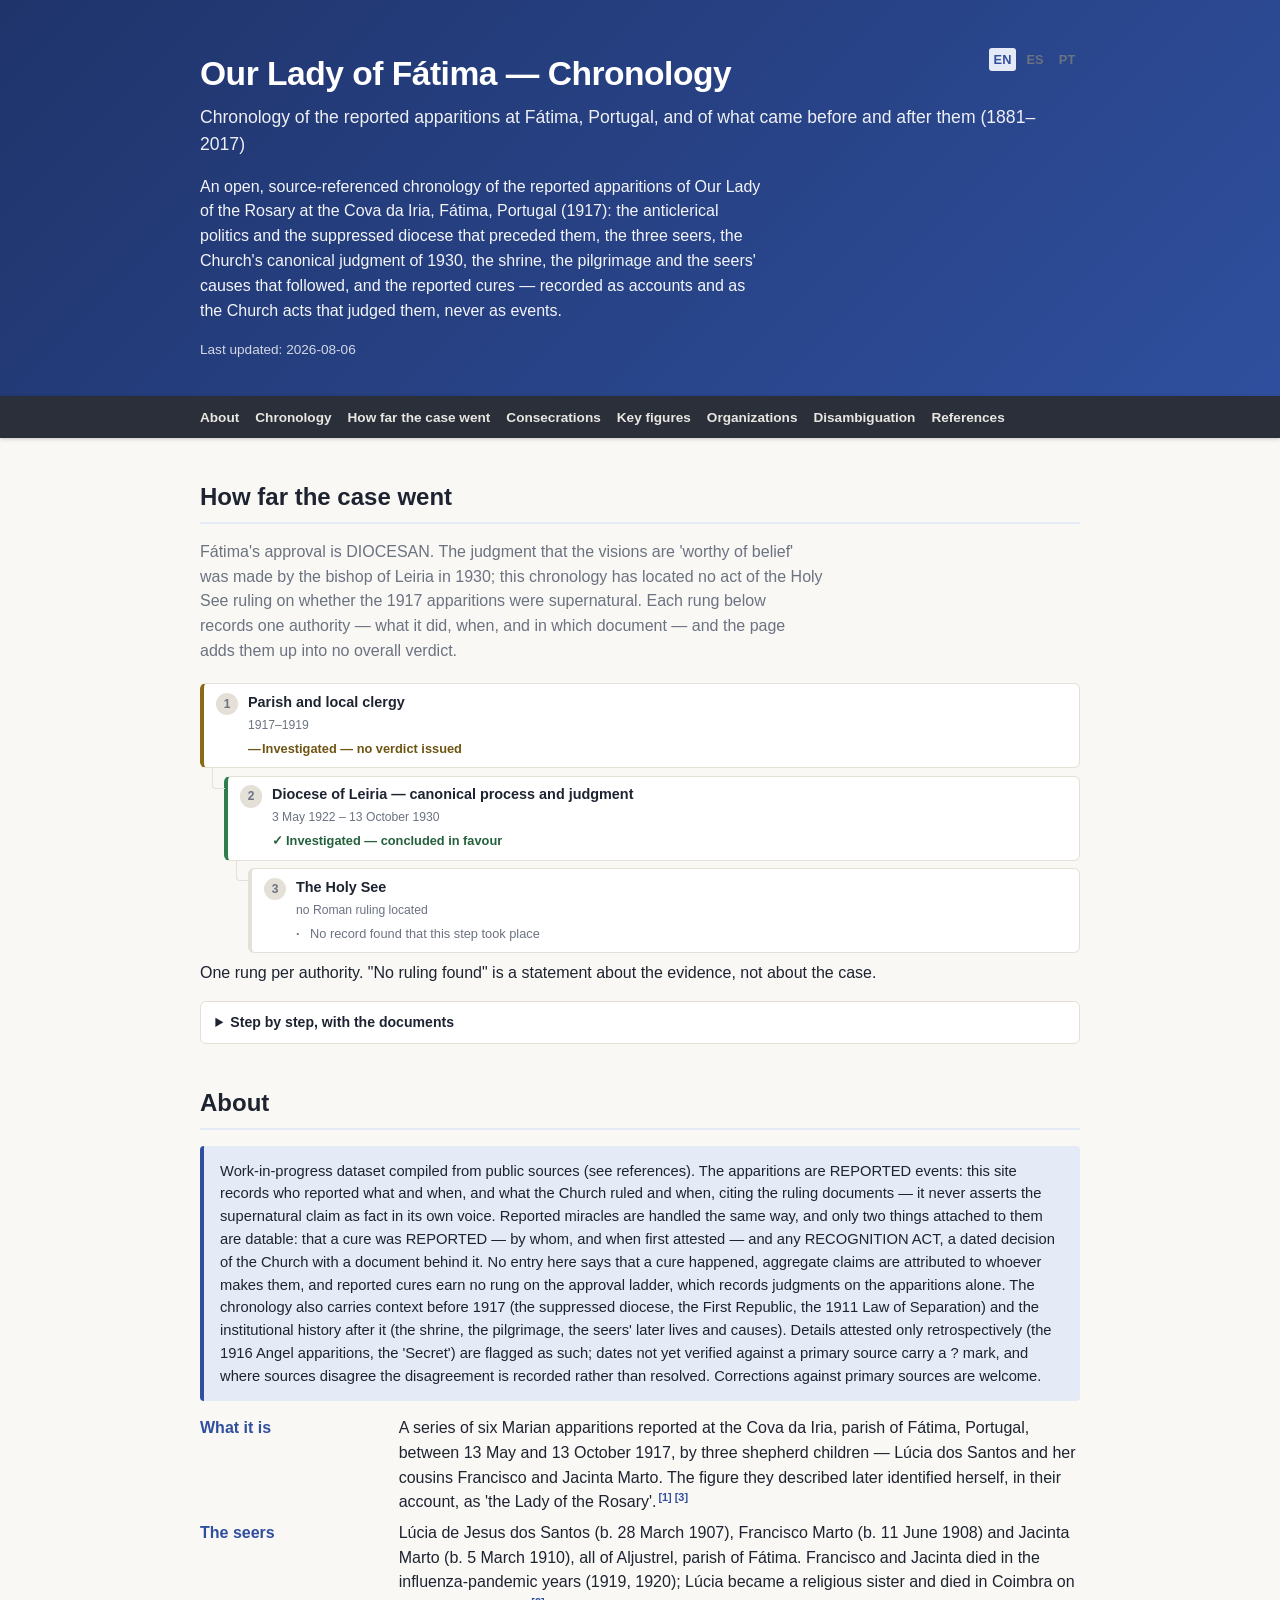
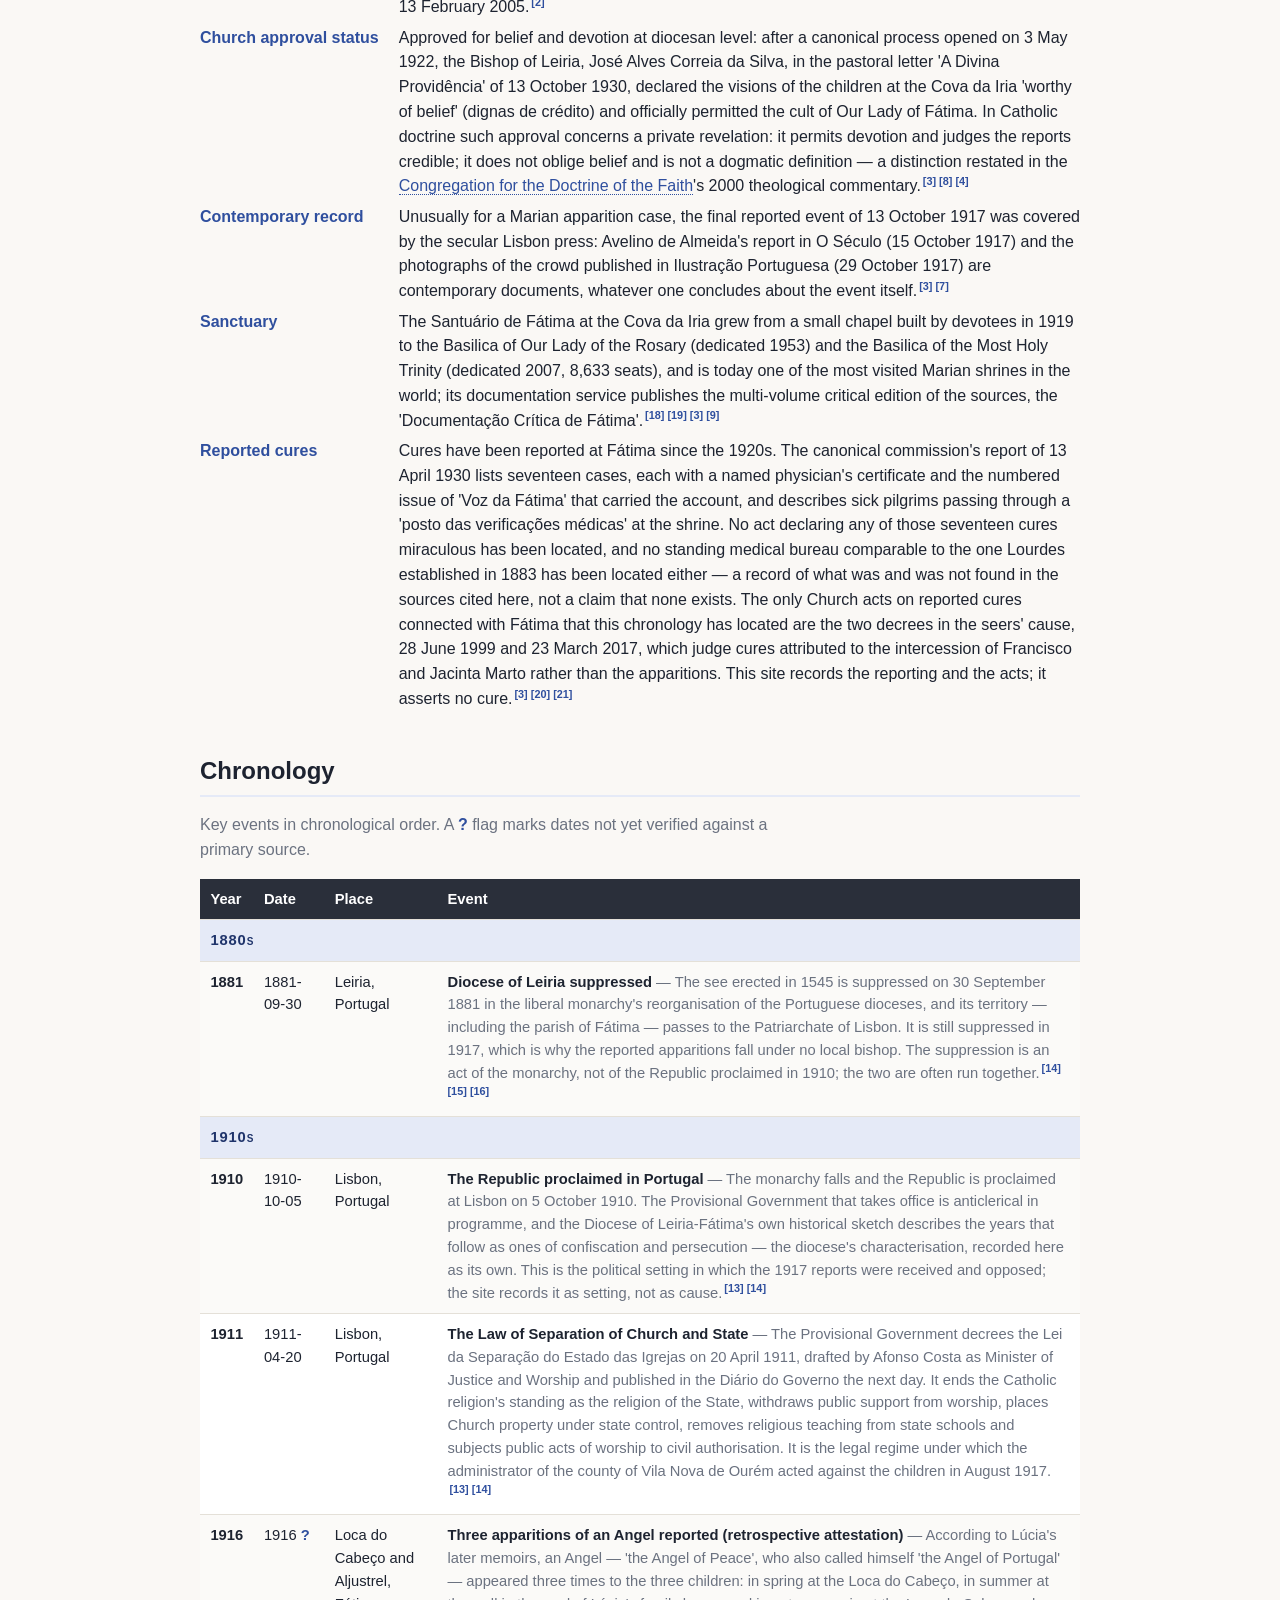
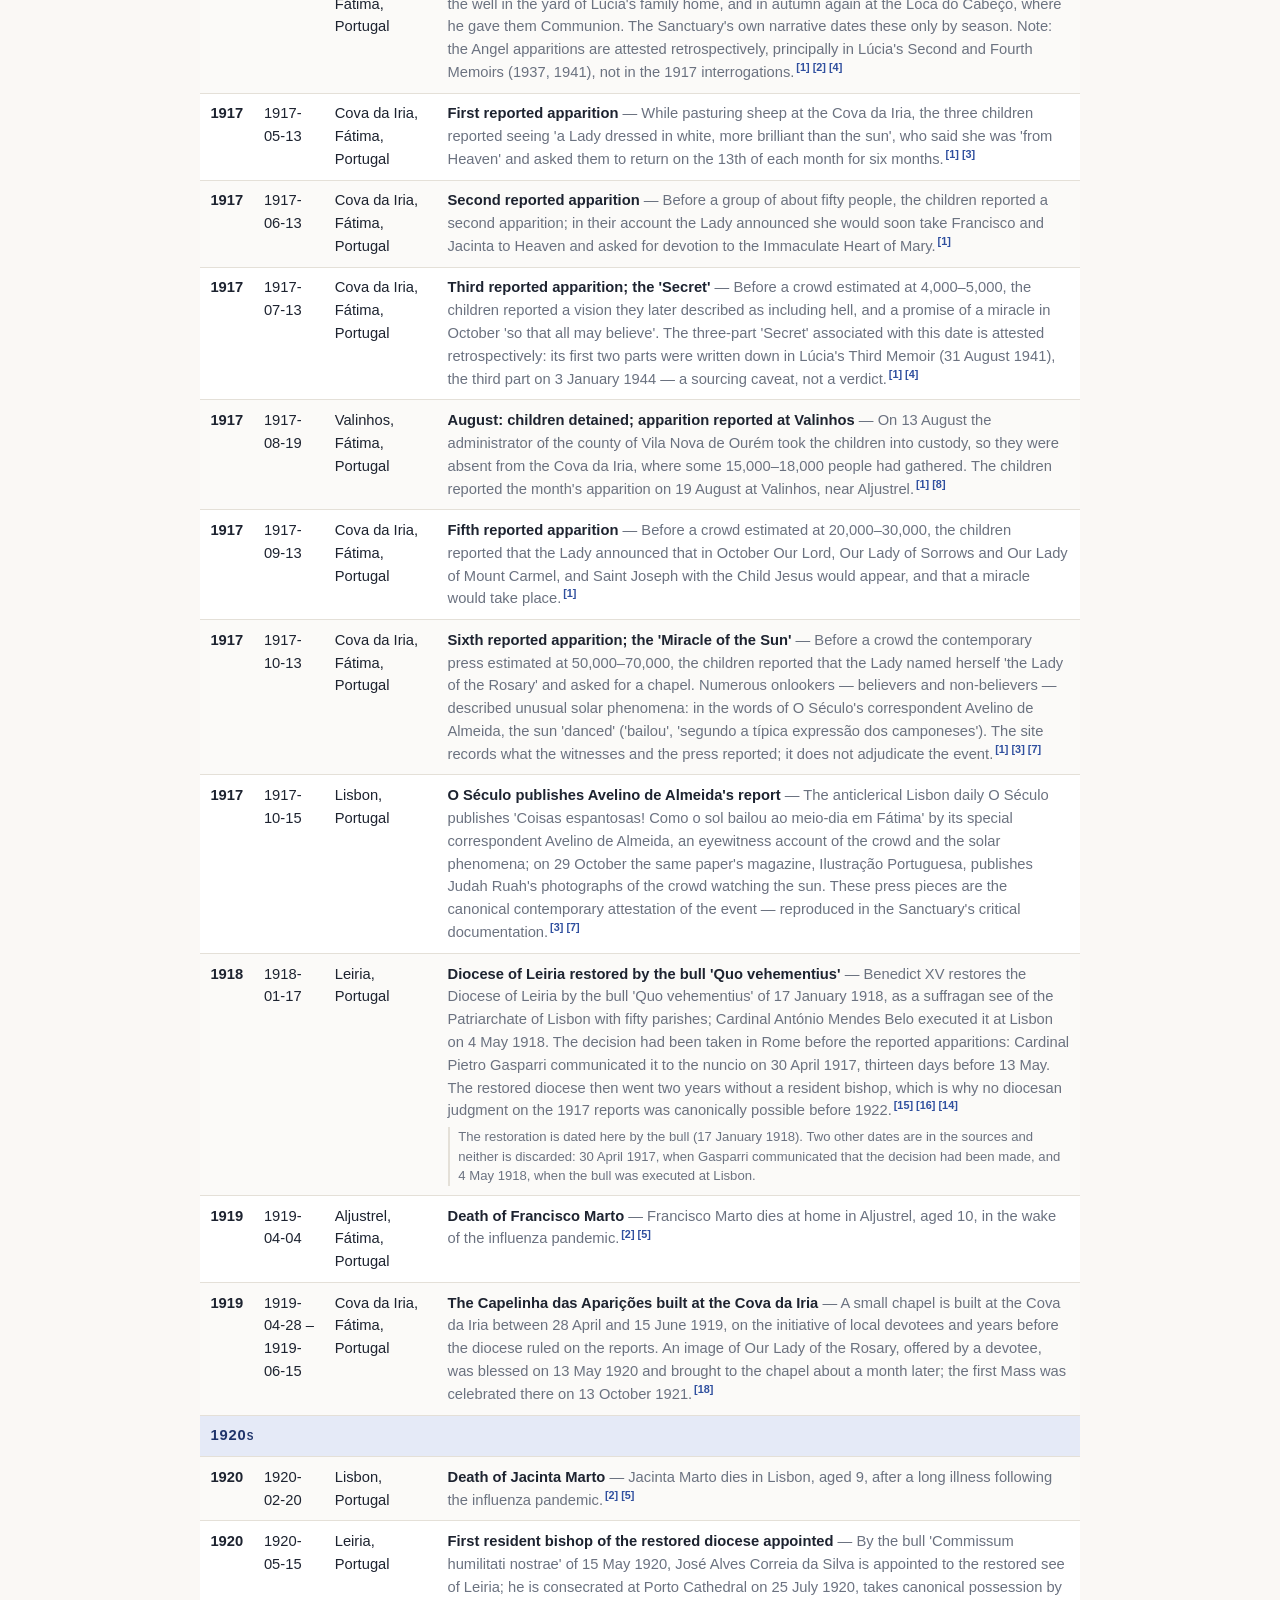
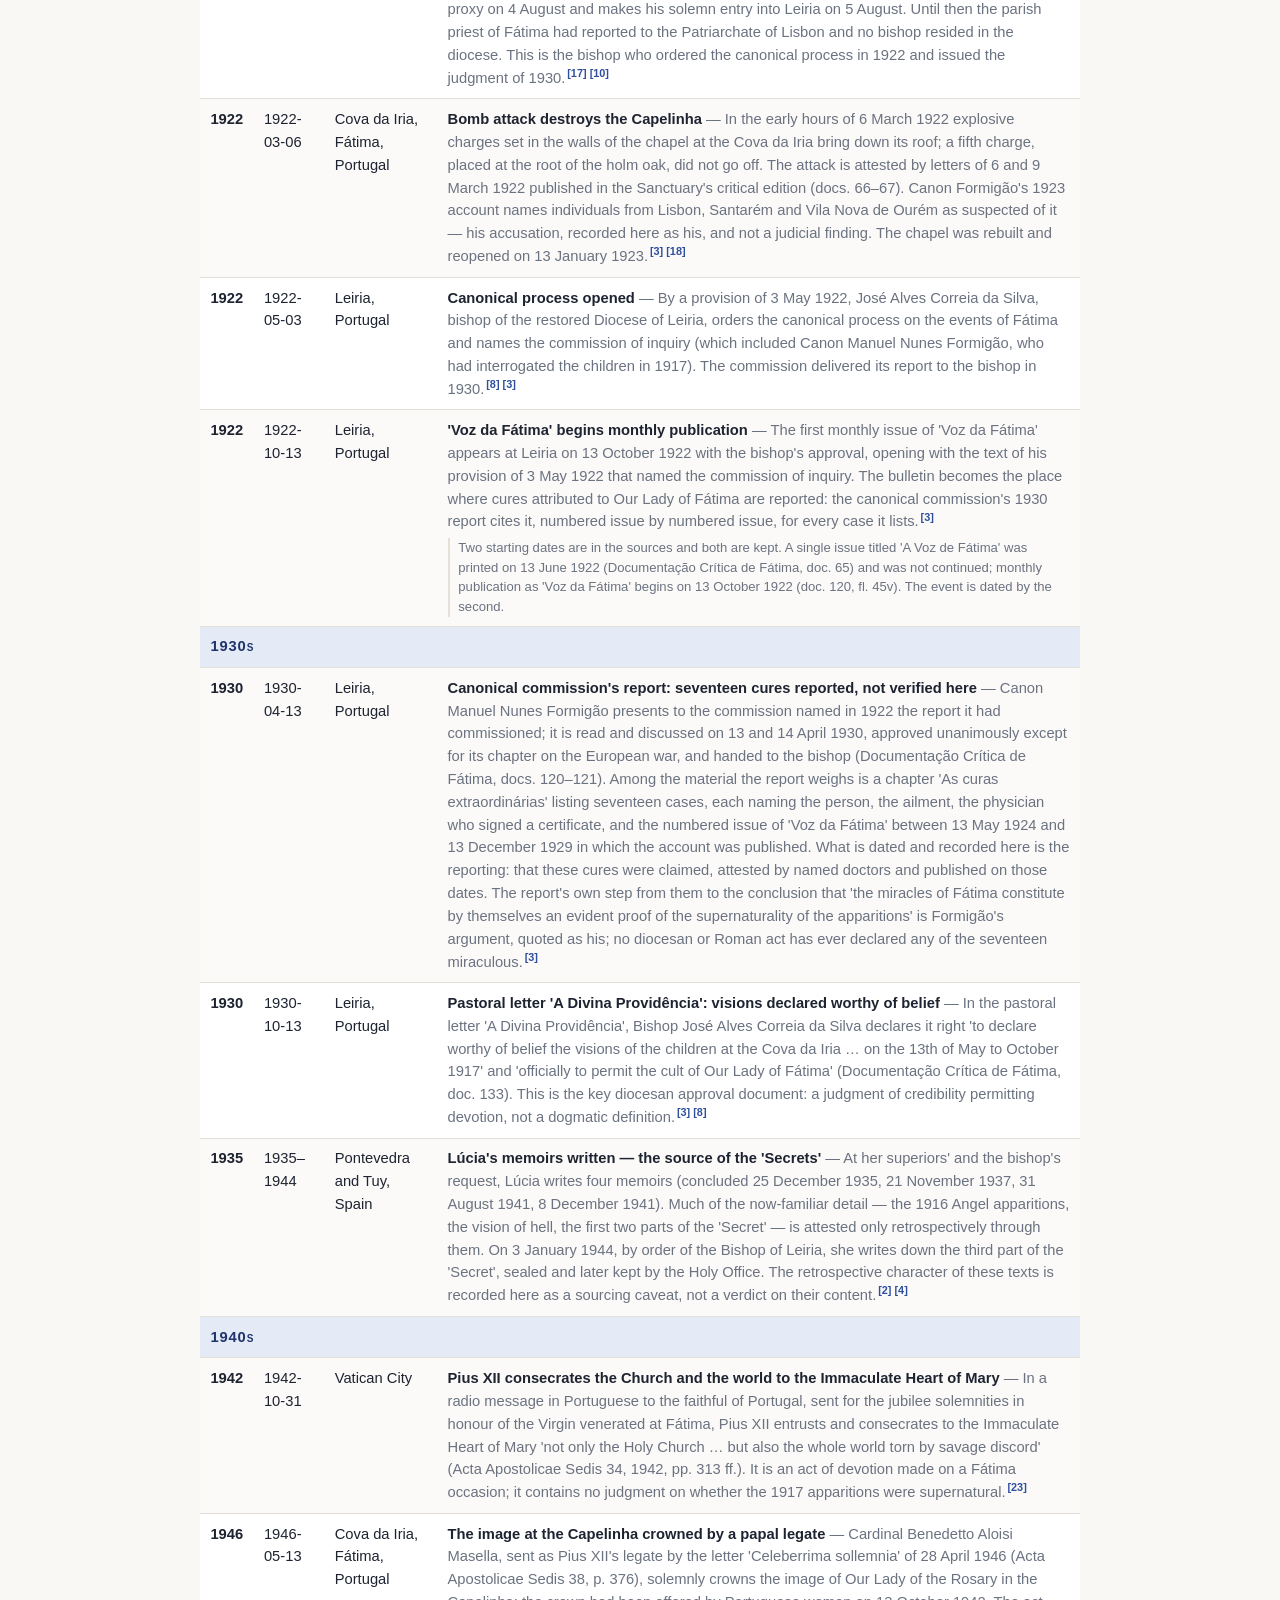
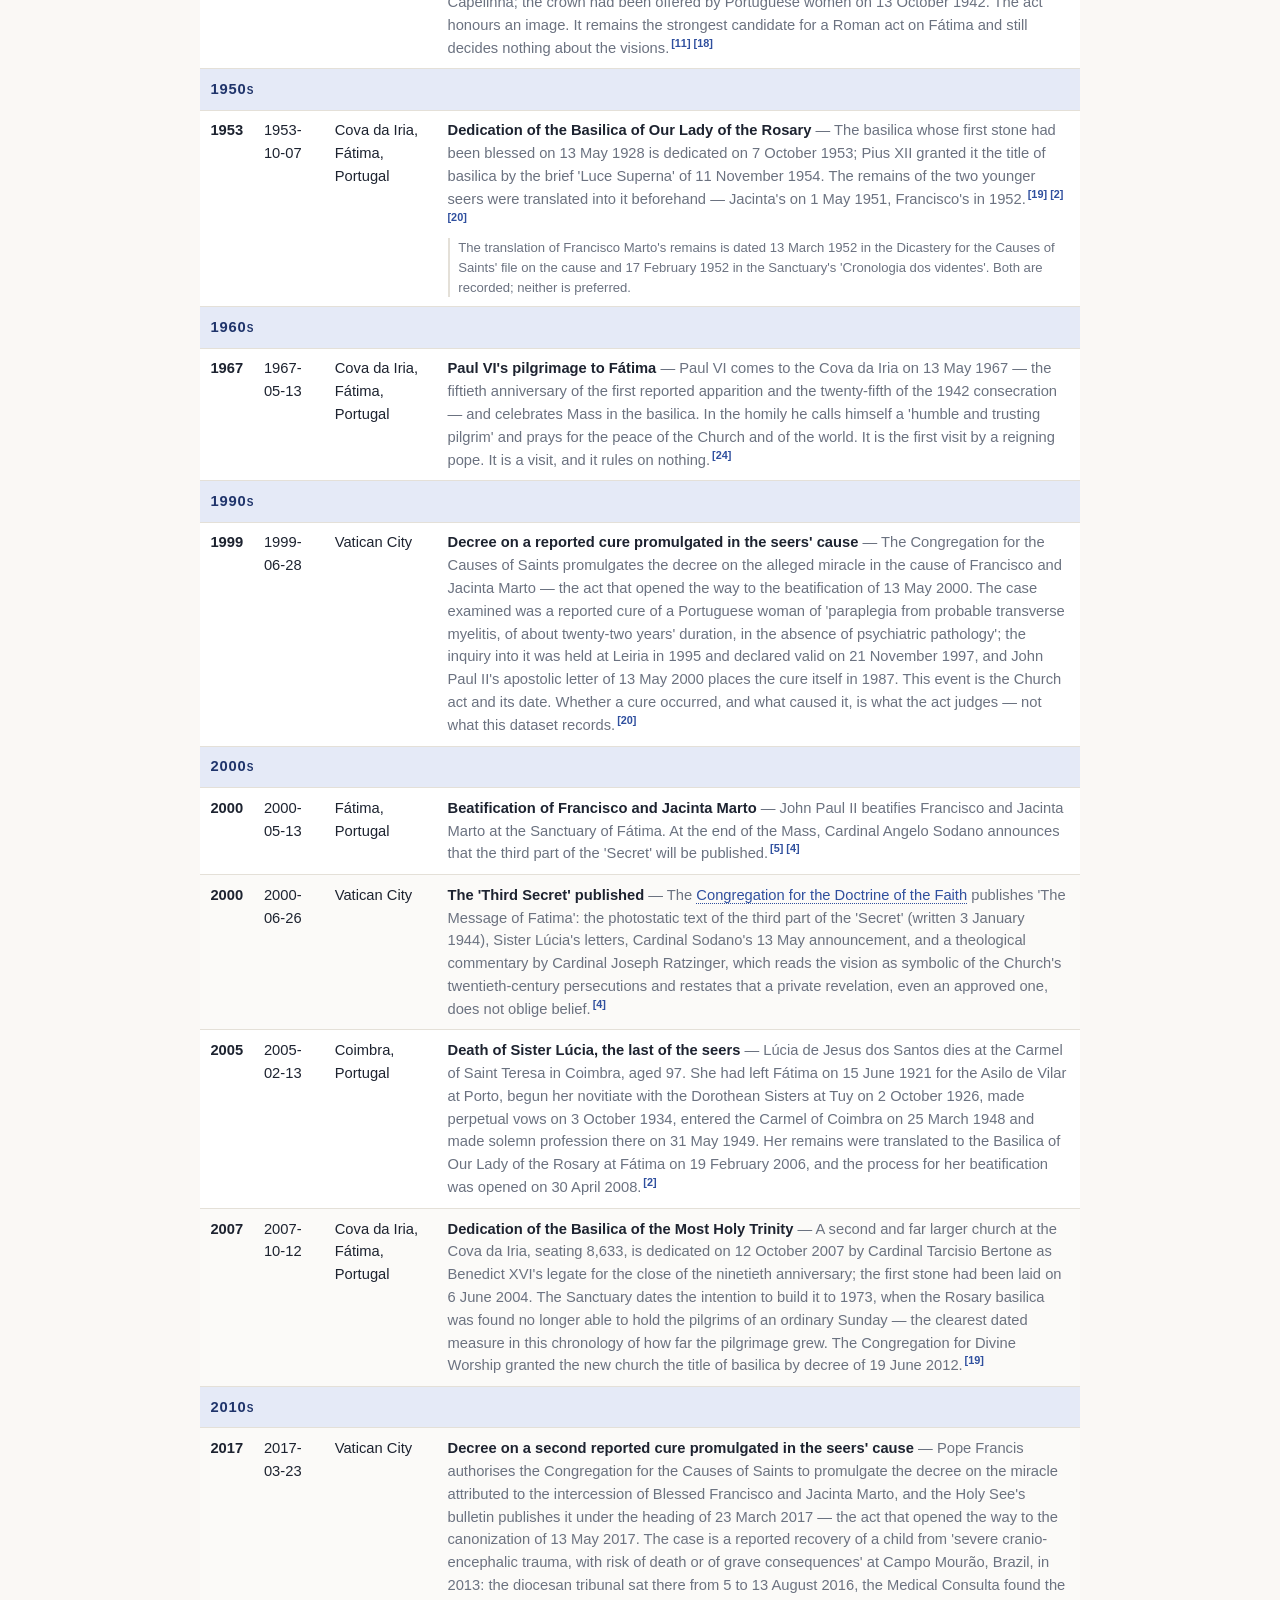
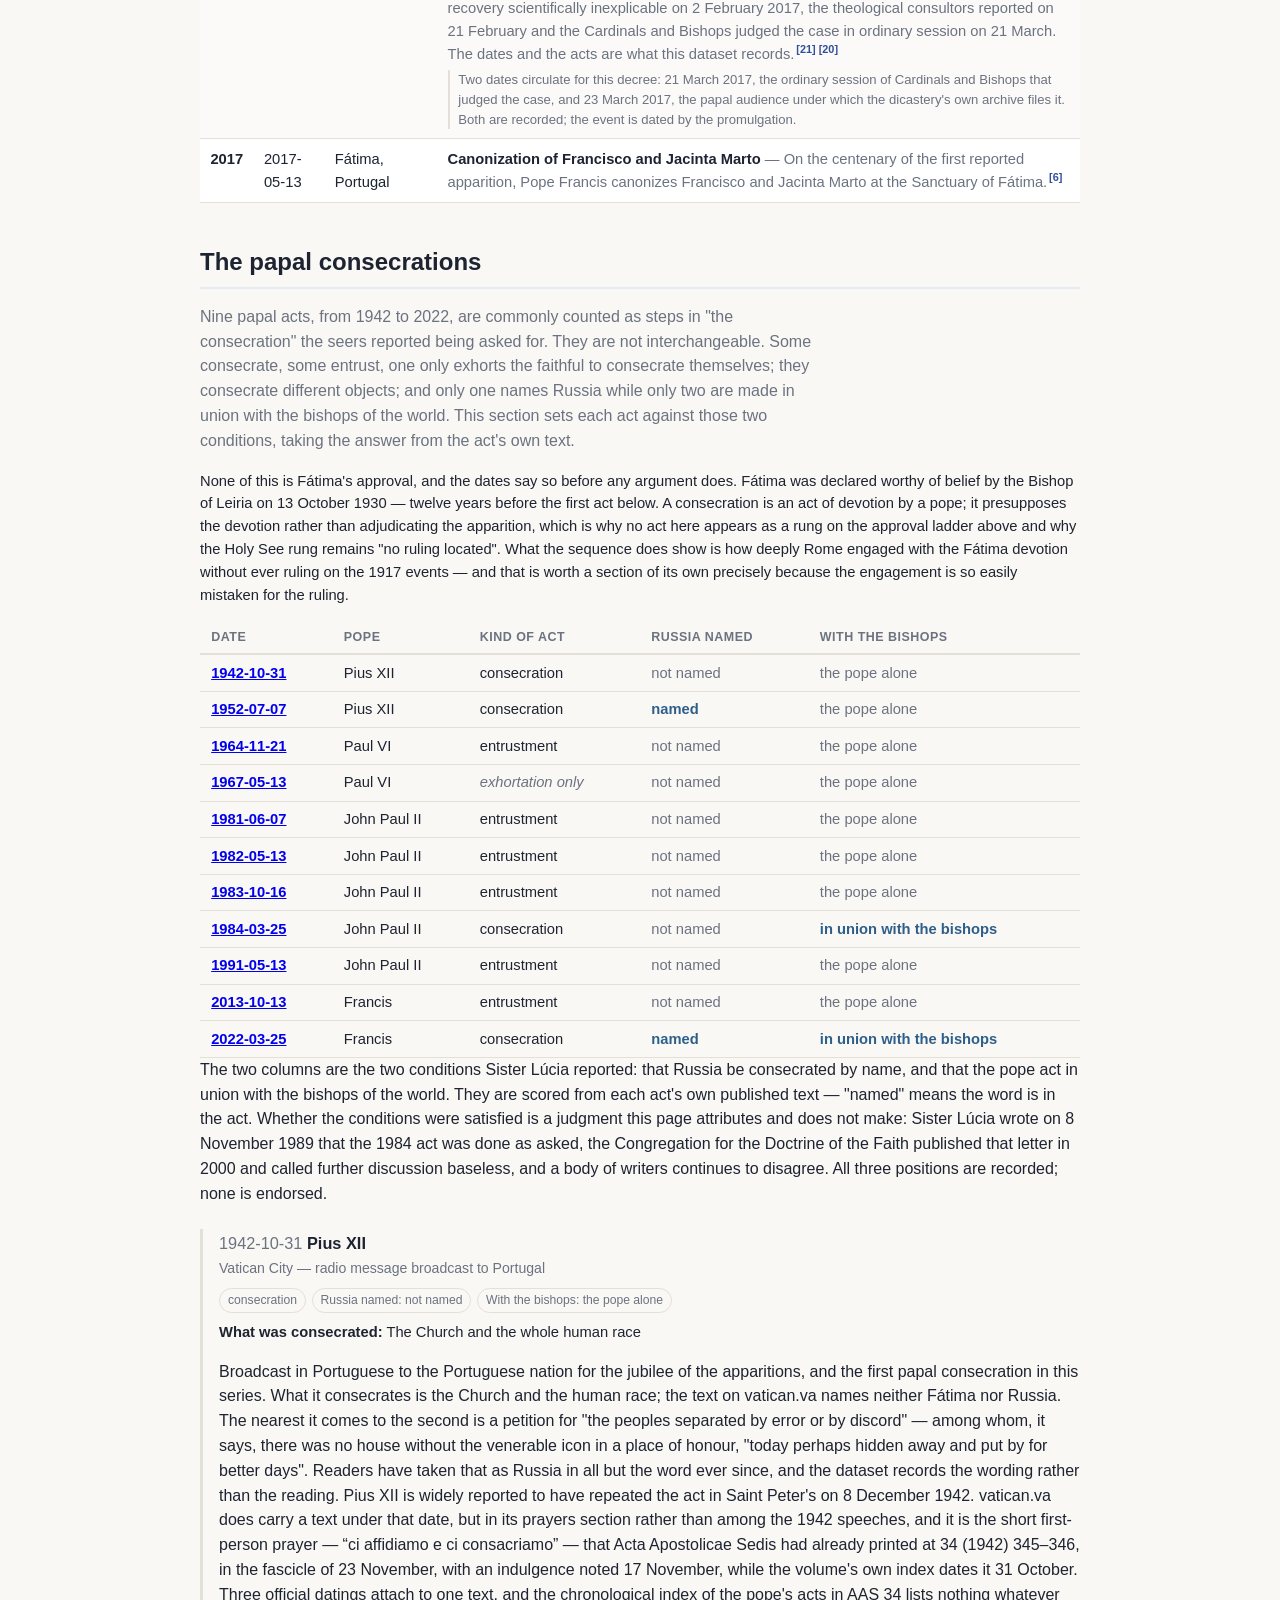
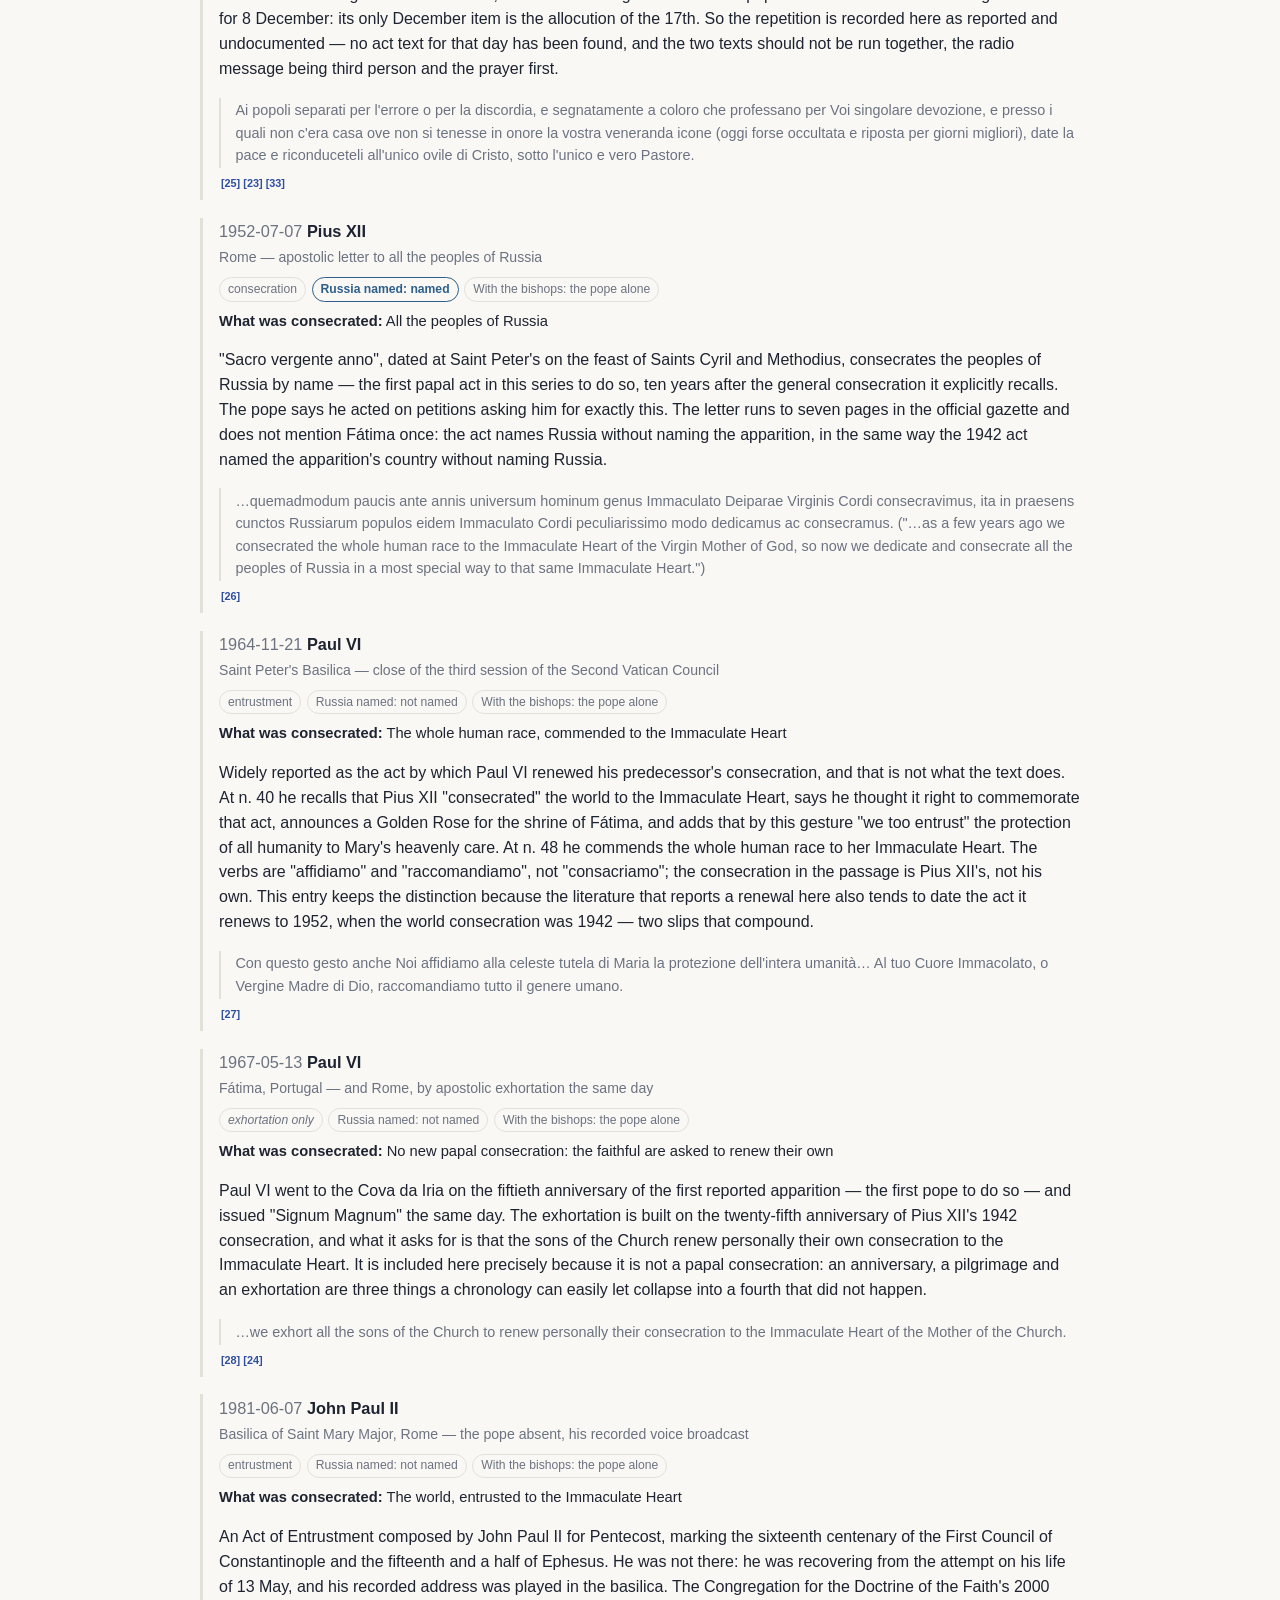
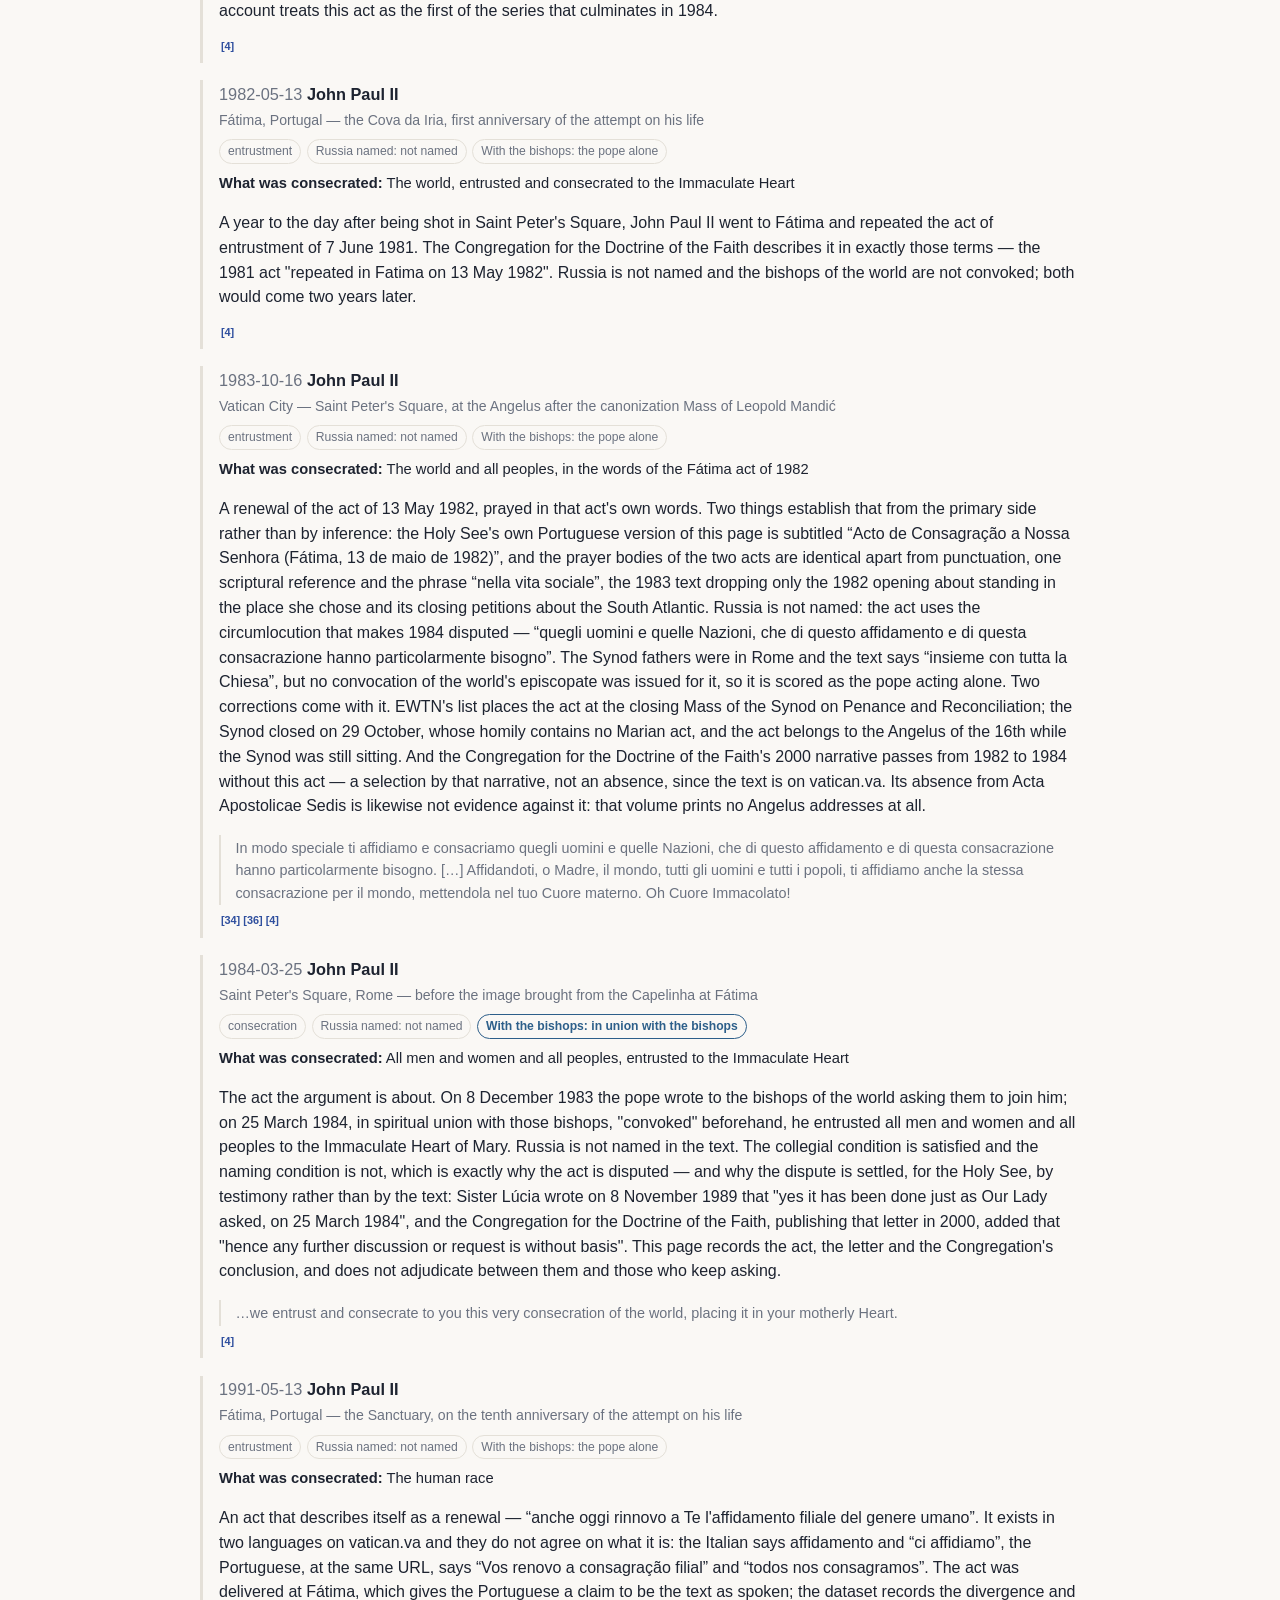
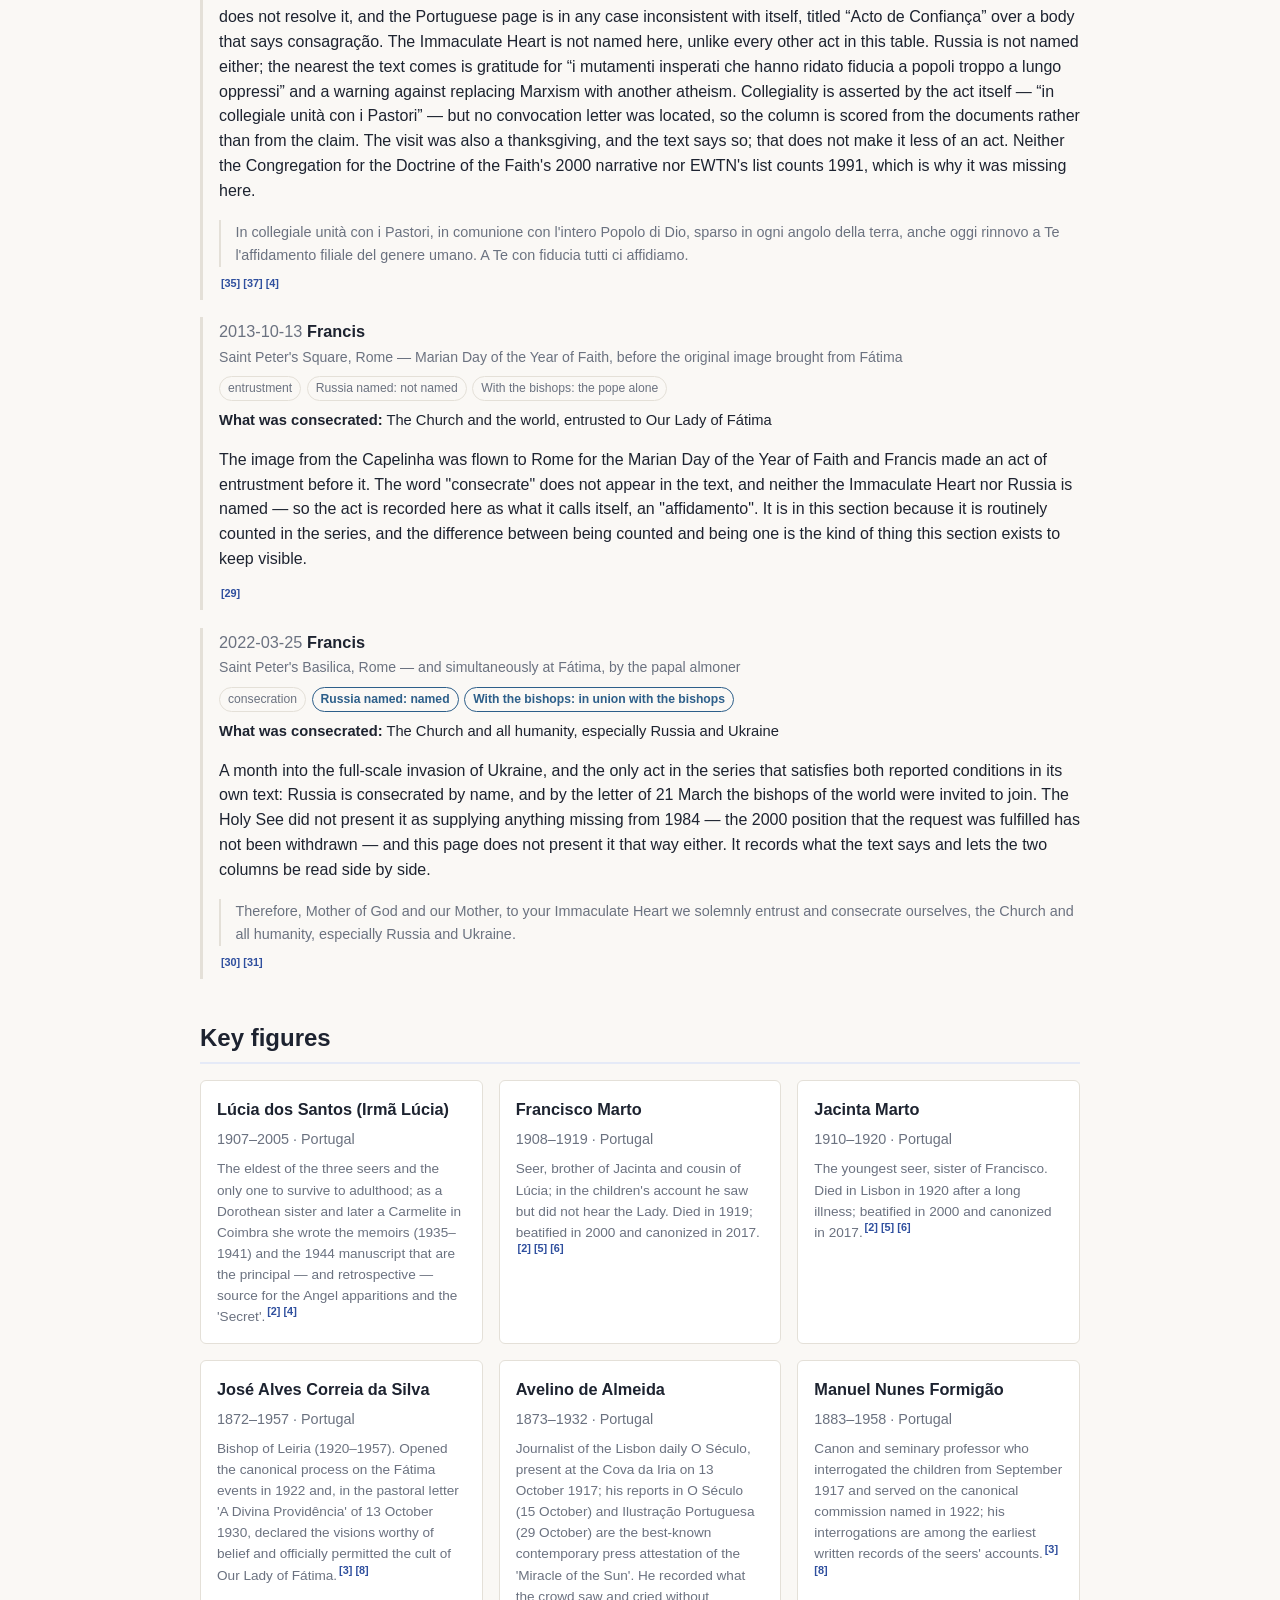
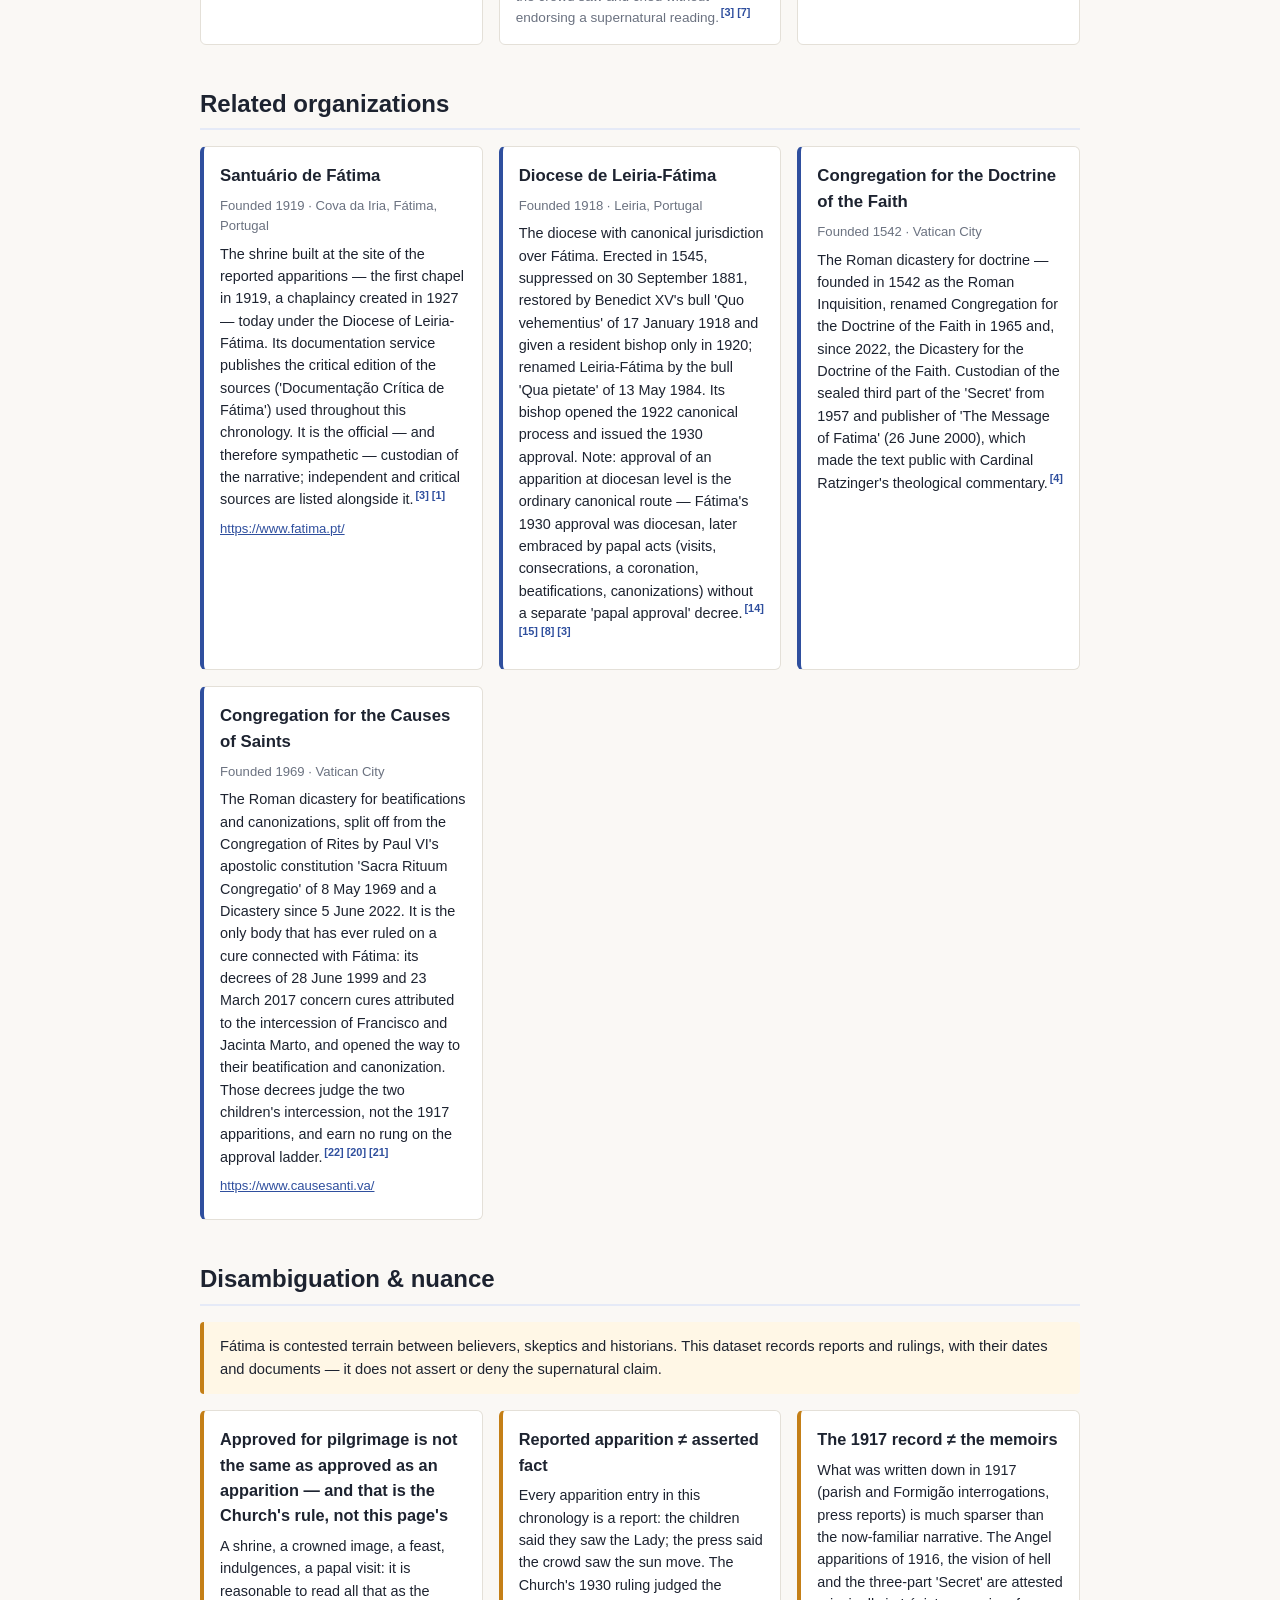
==== docs/en/index.html @ 3a0b8e1d "Consecrations: the 1983 renewal and the 1991 Fátima act (fatima#9) Two of the three gaps from #9 are" ====
<!DOCTYPE html>
<html lang="en">
<head>
  <meta charset="utf-8">
  <meta name="viewport" content="width=device-width, initial-scale=1">
  <title>Our Lady of Fátima — Chronology</title>
  <meta name="description" content="An open, source-referenced chronology of the reported apparitions of Our Lady of the Rosary at the Cova da Iria, Fátima, Portugal (1917): the anticlerical politics and the suppressed diocese that preceded them, the three seers, the Church&#39;s canonical judgment of 1930, the shrine, the pilgrimage and the seers&#39; causes that followed, and the reported cures — recorded as accounts and as the Church acts that judged them, never as events.">
  <!-- Google tag (gtag.js) -->
  <script async src="https://www.googletagmanager.com/gtag/js?id=G-R9LV1QZHVE"></script>
  <script>
    window.dataLayer = window.dataLayer || [];
    function gtag(){dataLayer.push(arguments);}
    gtag('js', new Date());
    gtag('config', 'G-R9LV1QZHVE');
  </script>
  <link rel="stylesheet" href="../styles.css">
  <link rel="canonical" href="https://cronologia.github.io/fatima/en/">
  <link rel="alternate" hreflang="en" href="https://cronologia.github.io/fatima/en/">
  <link rel="alternate" hreflang="es" href="https://cronologia.github.io/fatima/es/">
  <link rel="alternate" hreflang="pt" href="https://cronologia.github.io/fatima/pt/">
  <link rel="alternate" hreflang="x-default" href="https://cronologia.github.io/fatima/">
  <meta property="og:type" content="website">
  <meta property="og:site_name" content="Our Lady of Fátima — Chronology">
  <meta property="og:locale" content="en_US">
  <meta property="og:title" content="Our Lady of Fátima — Chronology">
  <meta property="og:description" content="An open, source-referenced chronology of the reported apparitions of Our Lady of the Rosary at the Cova da Iria, Fátima, Portugal (1917): the anticlerical politics and the suppressed diocese that preceded them, the three seers, the Church&#39;s canonical judgment of 1930, the shrine, the pilgrimage and the seers&#39; causes that followed, and the reported cures — recorded as accounts and as the Church acts that judged them, never as events.">
  <meta property="og:url" content="https://cronologia.github.io/fatima/en/">
  <meta name="twitter:card" content="summary">
  <meta name="twitter:title" content="Our Lady of Fátima — Chronology">
  <meta name="twitter:description" content="An open, source-referenced chronology of the reported apparitions of Our Lady of the Rosary at the Cova da Iria, Fátima, Portugal (1917): the anticlerical politics and the suppressed diocese that preceded them, the three seers, the Church&#39;s canonical judgment of 1930, the shrine, the pilgrimage and the seers&#39; causes that followed, and the reported cures — recorded as accounts and as the Church acts that judged them, never as events.">
  <script type="application/ld+json">
  {
    "@context": "https://schema.org",
    "@type": "WebSite",
    "name": "Our Lady of Fátima — Chronology",
    "description": "An open, source-referenced chronology of the reported apparitions of Our Lady of the Rosary at the Cova da Iria, Fátima, Portugal (1917): the anticlerical politics and the suppressed diocese that preceded them, the three seers, the Church's canonical judgment of 1930, the shrine, the pilgrimage and the seers' causes that followed, and the reported cures — recorded as accounts and as the Church acts that judged them, never as events.",
    "url": "https://cronologia.github.io/fatima/en/",
    "inLanguage": "en"
  }
  </script>
</head>
<body>
  <header class="site-header">
    <div class="wrap">
      <nav class="lang-switch" aria-label="Language"><span class="lang-current" aria-current="true">EN</span><a href="../es/" hreflang="es">ES</a><a href="../pt/" hreflang="pt">PT</a></nav>
      <h1>Our Lady of Fátima — Chronology</h1>
      <p class="subtitle">Chronology of the reported apparitions at Fátima, Portugal, and of what came before and after them (1881–2017)</p>
      <p class="lead">An open, source-referenced chronology of the reported apparitions of Our Lady of the Rosary at the Cova da Iria, Fátima, Portugal (1917): the anticlerical politics and the suppressed diocese that preceded them, the three seers, the Church&#39;s canonical judgment of 1930, the shrine, the pilgrimage and the seers&#39; causes that followed, and the reported cures — recorded as accounts and as the Church acts that judged them, never as events.</p>
      <p class="updated">Last updated: 2026-08-06</p>
    </div>
  </header>

  <nav class="site-nav">
    <div class="wrap">
      <a href="#about">About</a>
      <a href="#chronology">Chronology</a>
      <a href="#approval-ladder">How far the case went</a>
      <a href="#consecrations">Consecrations</a>
      <a href="#figures">Key figures</a>
      <a href="#organizations">Organizations</a>
      <a href="#disambiguation">Disambiguation</a>
      <a href="#references">References</a>
    </div>
  </nav>

  <main class="wrap">
    <section id="approval-ladder" class="viz">
      <h2>How far the case went</h2>
      <p class="section-intro">Fátima&#39;s approval is DIOCESAN. The judgment that the visions are &#39;worthy of belief&#39; was made by the bishop of Leiria in 1930; this chronology has located no act of the Holy See ruling on whether the 1917 apparitions were supernatural. Each rung below records one authority — what it did, when, and in which document — and the page adds them up into no overall verdict.</p>
      <figure class="approval-ladder">
        <div class="viz-scroll">
        <ol class="al-cascade">
          <li class="al-node al-inconclusive" style="--al-step:0">
            <a href="#al-rung-1" class="al-node-link">
              <span class="al-num" aria-hidden="true">1</span>
              <span class="al-node-body">
                <span class="al-node-label">Parish and local clergy</span><span class="al-when">1917–1919</span>
                <span class="al-node-status"><span class="al-glyph" aria-hidden="true">—</span>Investigated — no verdict issued</span>
              </span>
            </a>
          </li>
          <li class="al-node al-favourable" style="--al-step:1">
            <a href="#al-rung-2" class="al-node-link">
              <span class="al-num" aria-hidden="true">2</span>
              <span class="al-node-body">
                <span class="al-node-label">Diocese of Leiria — canonical process and judgment</span><span class="al-when">3 May 1922 – 13 October 1930</span>
                <span class="al-node-status"><span class="al-glyph" aria-hidden="true">✓</span>Investigated — concluded in favour</span>
              </span>
            </a>
          </li>
          <li class="al-node al-not-found" style="--al-step:2">
            <a href="#al-rung-3" class="al-node-link">
              <span class="al-num" aria-hidden="true">3</span>
              <span class="al-node-body">
                <span class="al-node-label">The Holy See</span><span class="al-when">no Roman ruling located</span>
                <span class="al-node-status"><span class="al-glyph" aria-hidden="true">·</span>No record found that this step took place</span>
              </span>
            </a>
          </li>
        </ol>
        </div>
        <figcaption>One rung per authority. &quot;No ruling found&quot; is a statement about the evidence, not about the case.</figcaption>
      </figure>
      <details class="al-details">
        <summary>Step by step, with the documents</summary>
        <div class="al-tablist" hidden aria-label="How far the case went">
            <button type="button" class="al-tab" data-al-panel="al-rung-1"><span class="al-glyph" aria-hidden="true">—</span>Parish and local clergy</button>
            <button type="button" class="al-tab" data-al-panel="al-rung-2"><span class="al-glyph" aria-hidden="true">✓</span>Diocese of Leiria — canonical process and judgment</button>
            <button type="button" class="al-tab" data-al-panel="al-rung-3"><span class="al-glyph" aria-hidden="true">·</span>The Holy See</button>
        </div>
        <div class="al-panels">
          <section id="al-rung-1" class="al-panel al-inconclusive">
            <h3 class="al-panel-title">Parish and local clergy <span class="al-when">1917–1919</span></h3>
            <p class="al-status"><span class="al-glyph" aria-hidden="true">—</span>Investigated — no verdict issued</p>
<p class="al-who">Fr Manuel Marques Ferreira, parish priest of Fátima (1914–1920), reporting to the Patriarchate of Lisbon: the Diocese of Leiria was restored in 1918 but had no resident bishop until May 1920.</p><p class="al-outcome">The parish priest questioned Lúcia within about a fortnight of the first reported apparition and went on interrogating the children through 1917, keeping notes — but issued no judgment. Lúcia records him telling her &#39;Não me parece uma revelação do Céu&#39; (&#39;It does not seem to me a revelation from Heaven&#39;), warning that it might be a deception and adding &#39;the future will tell us what to think&#39;. He kept away from the Cova da Iria on the 13th of each month; accused in the press of complicity in the civil administrator&#39;s detention of the children on 13 August 1917, he published denials in which he called his &#39;absence and apparent indifference&#39; deliberate, so that unbelievers could not attribute the crowd&#39;s faith to the parish priest. Ordered by the Patriarchate of Lisbon to gather depositions and report, he produced the parish report that became the main documentary basis of the later diocesan process, seeking in it to appear &#39;indiferente enquanto não houvesse provas evidentes ou a Igreja falasse&#39; (&#39;indifferent as long as there were no evident proofs or the Church spoke&#39;). No favourable act exists at this level, because none was issued: the case was passed upward instead.</p>            <p class="al-cites"><sup class="cite"><a href="#ref-3" title="Reference 3">[3]</a> <a href="#ref-10" title="Reference 10">[10]</a></sup></p>
          </section>
          <section id="al-rung-2" class="al-panel al-favourable">
            <h3 class="al-panel-title">Diocese of Leiria — canonical process and judgment <span class="al-when">3 May 1922 – 13 October 1930</span></h3>
            <p class="al-status"><span class="al-glyph" aria-hidden="true">✓</span>Investigated — concluded in favour</p>
<p class="al-who">José Alves Correia da Silva, bishop of the restored Diocese of Leiria, and the commission of inquiry he named — which included Canon Manuel Nunes Formigão, who had begun interrogating the seers on 27 September 1917.</p><p class="al-outcome">By a provision of 3 May 1922 the bishop ordered the canonical process and named the commission; it reported to him in 1930. In the pastoral letter &#39;A Divina Providência&#39; of 13 October 1930 he declared it right &#39;to declare worthy of belief&#39; (dignas de crédito) the visions of the children at the Cova da Iria on the 13th of May to October 1917, and &#39;officially to permit the cult of Our Lady of Fátima&#39; (Documentação Crítica de Fátima, doc. 133). This is the act Fátima&#39;s approval rests on. In Catholic teaching it judges a private revelation credible and permits devotion; it is not a dogmatic definition and obliges no one to believe.</p>            <p class="al-cites"><sup class="cite"><a href="#ref-3" title="Reference 3">[3]</a> <a href="#ref-8" title="Reference 8">[8]</a> <a href="#ref-4" title="Reference 4">[4]</a></sup></p>
          </section>
          <section id="al-rung-3" class="al-panel al-not-found">
            <h3 class="al-panel-title">The Holy See <span class="al-when">no Roman ruling located</span></h3>
            <p class="al-status"><span class="al-glyph" aria-hidden="true">·</span>No record found that this step took place</p>
<p class="al-who">The Roman congregations and the popes.</p><p class="al-outcome">Rome has acted around Fátima many times, but none of the acts located here rules on whether the 1917 apparitions were supernatural. The nearest candidate is the letter &#39;Celeberrima sollemnia&#39; of 28 April 1946, by which Pius XII sent Cardinal Benedetto Aloisi Masella as his legate to crown the image at the shrine (Acta Apostolicae Sedis 38, p. 376): an honour paid to an image, deciding nothing about the visions. The beatification (13 May 2000) and canonization (13 May 2017) of Francisco and Jacinta Marto are judgments about two children&#39;s holiness, not about what they reported seeing. &#39;The Message of Fatima&#39; (26 June 2000) is what its title says — the Congregation for the Doctrine of the Faith publishing the third part of the &#39;Secret&#39; with a theological commentary; it cites no decree of authenticity, and the commentary itself insists that even an approved private revelation obliges no one to believe.</p><p class="al-nodoc">Searched for a Roman act ruling on the apparitions&#39; supernatural character, and found none. Checked: the complete document index of the Congregation (now Dicastery) for the Doctrine of the Faith on vatican.va, which lists no Fátima document other than the 26 June 2000 publication; that publication itself, which cites no decree of authenticity; and the Acta Apostolicae Sedis volumes from vatican.va, where &#39;Fatim*&#39; returns nothing at all in vol. 22 (1930) or vol. 23 (1931) — the years around the diocesan ruling — and nothing in the 1940 index volume, while the control terms &#39;decretum&#39; and &#39;Lusitan*&#39; return dozens to hundreds of hits in those same files, so the silence is the source&#39;s and not the search&#39;s. In vol. 38 (1946) the Fátima entries are the coronation letter and Pius XII&#39;s radio message for the coronation, not a ruling. Papal pilgrimages to the shrine, consecrations of the world to the Immaculate Heart of Mary, indulgence and liturgical concessions, the two causes of the seers, and the 2000 publication with its commentary were each considered and set aside for the same reason: they are acts of devotion, of liturgy, or about persons. This is a record of what was and was not found — not a claim that Rome ruled against Fátima. Fátima&#39;s approval does not depend on Rome having ruled: it rests on the 1930 diocesan act above, which surprises many readers.</p>            <p class="al-cites"><sup class="cite"><a href="#ref-11" title="Reference 11">[11]</a> <a href="#ref-4" title="Reference 4">[4]</a> <a href="#ref-5" title="Reference 5">[5]</a> <a href="#ref-6" title="Reference 6">[6]</a></sup></p>
          </section>
        </div>
      </details>
      <script>(function () {
        var s = document.currentScript.closest('section');
        var det = s.querySelector('.al-details');
        var list = s.querySelector('.al-tablist');
        var tabs = [].slice.call(s.querySelectorAll('.al-tab'));
        var panels = [].slice.call(s.querySelectorAll('.al-panel'));
        if (!det || !tabs.length || tabs.length !== panels.length) return;
        list.hidden = false;
        list.setAttribute('role', 'tablist');
        function select(id, focus) {
          tabs.forEach(function (b, i) {
            var on = b.getAttribute('data-al-panel') === id;
            b.setAttribute('aria-selected', on ? 'true' : 'false');
            b.setAttribute('tabindex', on ? '0' : '-1');
            panels[i].hidden = !on;
            if (on && focus) b.focus();
          });
        }
        tabs.forEach(function (b, i) {
          b.setAttribute('role', 'tab');
          b.id = b.getAttribute('data-al-panel') + '-tab';
          panels[i].setAttribute('role', 'tabpanel');
          panels[i].setAttribute('aria-labelledby', b.id);
          panels[i].tabIndex = 0;
          b.addEventListener('click', function () { select(b.getAttribute('data-al-panel'), false); });
          b.addEventListener('keydown', function (e) {
            var d = e.key === 'ArrowRight' ? 1 : e.key === 'ArrowLeft' ? -1 : 0;
            if (!d) return;
            e.preventDefault();
            var n = (i + d + tabs.length) % tabs.length;
            select(tabs[n].getAttribute('data-al-panel'), true);
          });
        });
        // A cascade node opens the disclosure and selects its panel, instead of
        // jumping the page to a fragment inside a collapsed <details>.
        [].slice.call(s.querySelectorAll('.al-node-link')).forEach(function (a) {
          a.addEventListener('click', function (e) {
            e.preventDefault();
            det.open = true;
            select(a.getAttribute('href').slice(1), true);
          });
        });
        select(tabs[0].getAttribute('data-al-panel'), false);
      })();</script>
    </section>

    <section id="about">
      <h2>About</h2>
      <p class="notice">Work-in-progress dataset compiled from public sources (see references). The apparitions are REPORTED events: this site records who reported what and when, and what the Church ruled and when, citing the ruling documents — it never asserts the supernatural claim as fact in its own voice. Reported miracles are handled the same way, and only two things attached to them are datable: that a cure was REPORTED — by whom, and when first attested — and any RECOGNITION ACT, a dated decision of the Church with a document behind it. No entry here says that a cure happened, aggregate claims are attributed to whoever makes them, and reported cures earn no rung on the approval ladder, which records judgments on the apparitions alone. The chronology also carries context before 1917 (the suppressed diocese, the First Republic, the 1911 Law of Separation) and the institutional history after it (the shrine, the pilgrimage, the seers&#39; later lives and causes). Details attested only retrospectively (the 1916 Angel apparitions, the &#39;Secret&#39;) are flagged as such; dates not yet verified against a primary source carry a ? mark, and where sources disagree the disagreement is recorded rather than resolved. Corrections against primary sources are welcome.</p>
      <dl class="facts">
        <dt>What it is</dt>
        <dd>A series of six Marian apparitions reported at the Cova da Iria, parish of Fátima, Portugal, between 13 May and 13 October 1917, by three shepherd children — Lúcia dos Santos and her cousins Francisco and Jacinta Marto. The figure they described later identified herself, in their account, as &#39;the Lady of the Rosary&#39;.<sup class="cite"><a href="#ref-1" title="Reference 1">[1]</a> <a href="#ref-3" title="Reference 3">[3]</a></sup></dd>
        <dt>The seers</dt>
        <dd>Lúcia de Jesus dos Santos (b. 28 March 1907), Francisco Marto (b. 11 June 1908) and Jacinta Marto (b. 5 March 1910), all of Aljustrel, parish of Fátima. Francisco and Jacinta died in the influenza-pandemic years (1919, 1920); Lúcia became a religious sister and died in Coimbra on 13 February 2005.<sup class="cite"><a href="#ref-2" title="Reference 2">[2]</a></sup></dd>
        <dt>Church approval status</dt>
        <dd>Approved for belief and devotion at diocesan level: after a canonical process opened on 3 May 1922, the Bishop of Leiria, José Alves Correia da Silva, in the pastoral letter &#39;A Divina Providência&#39; of 13 October 1930, declared the visions of the children at the Cova da Iria &#39;worthy of belief&#39; (dignas de crédito) and officially permitted the cult of Our Lady of Fátima. In Catholic doctrine such approval concerns a private revelation: it permits devotion and judges the reports credible; it does not oblige belief and is not a dogmatic definition — a distinction restated in the <a class="glossary-link" href="https://cronologia.github.io/glossary/cdf-ddf/">Congregation for the Doctrine of the Faith</a>&#39;s 2000 theological commentary.<sup class="cite"><a href="#ref-3" title="Reference 3">[3]</a> <a href="#ref-8" title="Reference 8">[8]</a> <a href="#ref-4" title="Reference 4">[4]</a></sup></dd>
        <dt>Contemporary record</dt>
        <dd>Unusually for a Marian apparition case, the final reported event of 13 October 1917 was covered by the secular Lisbon press: Avelino de Almeida&#39;s report in O Século (15 October 1917) and the photographs of the crowd published in Ilustração Portuguesa (29 October 1917) are contemporary documents, whatever one concludes about the event itself.<sup class="cite"><a href="#ref-3" title="Reference 3">[3]</a> <a href="#ref-7" title="Reference 7">[7]</a></sup></dd>
        <dt>Sanctuary</dt>
        <dd>The Santuário de Fátima at the Cova da Iria grew from a small chapel built by devotees in 1919 to the Basilica of Our Lady of the Rosary (dedicated 1953) and the Basilica of the Most Holy Trinity (dedicated 2007, 8,633 seats), and is today one of the most visited Marian shrines in the world; its documentation service publishes the multi-volume critical edition of the sources, the &#39;Documentação Crítica de Fátima&#39;.<sup class="cite"><a href="#ref-18" title="Reference 18">[18]</a> <a href="#ref-19" title="Reference 19">[19]</a> <a href="#ref-3" title="Reference 3">[3]</a> <a href="#ref-9" title="Reference 9">[9]</a></sup></dd>
        <dt>Reported cures</dt>
        <dd>Cures have been reported at Fátima since the 1920s. The canonical commission&#39;s report of 13 April 1930 lists seventeen cases, each with a named physician&#39;s certificate and the numbered issue of &#39;Voz da Fátima&#39; that carried the account, and describes sick pilgrims passing through a &#39;posto das verificações médicas&#39; at the shrine. No act declaring any of those seventeen cures miraculous has been located, and no standing medical bureau comparable to the one Lourdes established in 1883 has been located either — a record of what was and was not found in the sources cited here, not a claim that none exists. The only Church acts on reported cures connected with Fátima that this chronology has located are the two decrees in the seers&#39; cause, 28 June 1999 and 23 March 2017, which judge cures attributed to the intercession of Francisco and Jacinta Marto rather than the apparitions. This site records the reporting and the acts; it asserts no cure.<sup class="cite"><a href="#ref-3" title="Reference 3">[3]</a> <a href="#ref-20" title="Reference 20">[20]</a> <a href="#ref-21" title="Reference 21">[21]</a></sup></dd>
      </dl>
    </section>

    <section id="chronology">
      <h2>Chronology</h2>
      <p class="section-intro">Key events in chronological order. A <span class="flag">?</span> flag marks
      dates not yet verified against a primary source.</p>
      <div class="table-scroll">
      <table class="meetings">
        <thead>
          <tr><th>Year</th><th>Date</th><th>Place</th><th>Event</th></tr>
        </thead>
        <tbody>
        <tr class="decade-row" id="decade-1880"><th colspan="4">1880s</th></tr>
        <tr>
          <td class="year">1881</td>
          <td>1881-09-30</td>
          <td>Leiria, Portugal</td>
          <td><strong>Diocese of Leiria suppressed</strong> <span class="muted">— The see erected in 1545 is suppressed on 30 September 1881 in the liberal monarchy&#39;s reorganisation of the Portuguese dioceses, and its territory — including the parish of Fátima — passes to the Patriarchate of Lisbon. It is still suppressed in 1917, which is why the reported apparitions fall under no local bishop. The suppression is an act of the monarchy, not of the Republic proclaimed in 1910; the two are often run together.</span><sup class="cite"><a href="#ref-14" title="Reference 14">[14]</a> <a href="#ref-15" title="Reference 15">[15]</a> <a href="#ref-16" title="Reference 16">[16]</a></sup></td>
        </tr>
        <tr class="decade-row" id="decade-1910"><th colspan="4">1910s</th></tr>
        <tr>
          <td class="year">1910</td>
          <td>1910-10-05</td>
          <td>Lisbon, Portugal</td>
          <td><strong>The Republic proclaimed in Portugal</strong> <span class="muted">— The monarchy falls and the Republic is proclaimed at Lisbon on 5 October 1910. The Provisional Government that takes office is anticlerical in programme, and the Diocese of Leiria-Fátima&#39;s own historical sketch describes the years that follow as ones of confiscation and persecution — the diocese&#39;s characterisation, recorded here as its own. This is the political setting in which the 1917 reports were received and opposed; the site records it as setting, not as cause.</span><sup class="cite"><a href="#ref-13" title="Reference 13">[13]</a> <a href="#ref-14" title="Reference 14">[14]</a></sup></td>
        </tr>
        <tr>
          <td class="year">1911</td>
          <td>1911-04-20</td>
          <td>Lisbon, Portugal</td>
          <td><strong>The Law of Separation of Church and State</strong> <span class="muted">— The Provisional Government decrees the Lei da Separação do Estado das Igrejas on 20 April 1911, drafted by Afonso Costa as Minister of Justice and Worship and published in the Diário do Governo the next day. It ends the Catholic religion&#39;s standing as the religion of the State, withdraws public support from worship, places Church property under state control, removes religious teaching from state schools and subjects public acts of worship to civil authorisation. It is the legal regime under which the administrator of the county of Vila Nova de Ourém acted against the children in August 1917.</span><sup class="cite"><a href="#ref-13" title="Reference 13">[13]</a> <a href="#ref-14" title="Reference 14">[14]</a></sup></td>
        </tr>
        <tr>
          <td class="year">1916</td>
          <td>1916 <span class="flag" title="Date not yet verified against a primary source">?</span></td>
          <td>Loca do Cabeço and Aljustrel, Fátima, Portugal</td>
          <td><strong>Three apparitions of an Angel reported (retrospective attestation)</strong> <span class="muted">— According to Lúcia&#39;s later memoirs, an Angel — &#39;the Angel of Peace&#39;, who also called himself &#39;the Angel of Portugal&#39; — appeared three times to the three children: in spring at the Loca do Cabeço, in summer at the well in the yard of Lúcia&#39;s family home, and in autumn again at the Loca do Cabeço, where he gave them Communion. The Sanctuary&#39;s own narrative dates these only by season. Note: the Angel apparitions are attested retrospectively, principally in Lúcia&#39;s Second and Fourth Memoirs (1937, 1941), not in the 1917 interrogations.</span><sup class="cite"><a href="#ref-1" title="Reference 1">[1]</a> <a href="#ref-2" title="Reference 2">[2]</a> <a href="#ref-4" title="Reference 4">[4]</a></sup></td>
        </tr>
        <tr>
          <td class="year">1917</td>
          <td>1917-05-13</td>
          <td>Cova da Iria, Fátima, Portugal</td>
          <td><strong>First reported apparition</strong> <span class="muted">— While pasturing sheep at the Cova da Iria, the three children reported seeing &#39;a Lady dressed in white, more brilliant than the sun&#39;, who said she was &#39;from Heaven&#39; and asked them to return on the 13th of each month for six months.</span><sup class="cite"><a href="#ref-1" title="Reference 1">[1]</a> <a href="#ref-3" title="Reference 3">[3]</a></sup></td>
        </tr>
        <tr>
          <td class="year">1917</td>
          <td>1917-06-13</td>
          <td>Cova da Iria, Fátima, Portugal</td>
          <td><strong>Second reported apparition</strong> <span class="muted">— Before a group of about fifty people, the children reported a second apparition; in their account the Lady announced she would soon take Francisco and Jacinta to Heaven and asked for devotion to the Immaculate Heart of Mary.</span><sup class="cite"><a href="#ref-1" title="Reference 1">[1]</a></sup></td>
        </tr>
        <tr>
          <td class="year">1917</td>
          <td>1917-07-13</td>
          <td>Cova da Iria, Fátima, Portugal</td>
          <td><strong>Third reported apparition; the &#39;Secret&#39;</strong> <span class="muted">— Before a crowd estimated at 4,000–5,000, the children reported a vision they later described as including hell, and a promise of a miracle in October &#39;so that all may believe&#39;. The three-part &#39;Secret&#39; associated with this date is attested retrospectively: its first two parts were written down in Lúcia&#39;s Third Memoir (31 August 1941), the third part on 3 January 1944 — a sourcing caveat, not a verdict.</span><sup class="cite"><a href="#ref-1" title="Reference 1">[1]</a> <a href="#ref-4" title="Reference 4">[4]</a></sup></td>
        </tr>
        <tr>
          <td class="year">1917</td>
          <td>1917-08-19</td>
          <td>Valinhos, Fátima, Portugal</td>
          <td><strong>August: children detained; apparition reported at Valinhos</strong> <span class="muted">— On 13 August the administrator of the county of Vila Nova de Ourém took the children into custody, so they were absent from the Cova da Iria, where some 15,000–18,000 people had gathered. The children reported the month&#39;s apparition on 19 August at Valinhos, near Aljustrel.</span><sup class="cite"><a href="#ref-1" title="Reference 1">[1]</a> <a href="#ref-8" title="Reference 8">[8]</a></sup></td>
        </tr>
        <tr>
          <td class="year">1917</td>
          <td>1917-09-13</td>
          <td>Cova da Iria, Fátima, Portugal</td>
          <td><strong>Fifth reported apparition</strong> <span class="muted">— Before a crowd estimated at 20,000–30,000, the children reported that the Lady announced that in October Our Lord, Our Lady of Sorrows and Our Lady of Mount Carmel, and Saint Joseph with the Child Jesus would appear, and that a miracle would take place.</span><sup class="cite"><a href="#ref-1" title="Reference 1">[1]</a></sup></td>
        </tr>
        <tr>
          <td class="year">1917</td>
          <td>1917-10-13</td>
          <td>Cova da Iria, Fátima, Portugal</td>
          <td><strong>Sixth reported apparition; the &#39;Miracle of the Sun&#39;</strong> <span class="muted">— Before a crowd the contemporary press estimated at 50,000–70,000, the children reported that the Lady named herself &#39;the Lady of the Rosary&#39; and asked for a chapel. Numerous onlookers — believers and non-believers — described unusual solar phenomena: in the words of O Século&#39;s correspondent Avelino de Almeida, the sun &#39;danced&#39; (&#39;bailou&#39;, &#39;segundo a típica expressão dos camponeses&#39;). The site records what the witnesses and the press reported; it does not adjudicate the event.</span><sup class="cite"><a href="#ref-1" title="Reference 1">[1]</a> <a href="#ref-3" title="Reference 3">[3]</a> <a href="#ref-7" title="Reference 7">[7]</a></sup></td>
        </tr>
        <tr>
          <td class="year">1917</td>
          <td>1917-10-15</td>
          <td>Lisbon, Portugal</td>
          <td><strong>O Século publishes Avelino de Almeida&#39;s report</strong> <span class="muted">— The anticlerical Lisbon daily O Século publishes &#39;Coisas espantosas! Como o sol bailou ao meio-dia em Fátima&#39; by its special correspondent Avelino de Almeida, an eyewitness account of the crowd and the solar phenomena; on 29 October the same paper&#39;s magazine, Ilustração Portuguesa, publishes Judah Ruah&#39;s photographs of the crowd watching the sun. These press pieces are the canonical contemporary attestation of the event — reproduced in the Sanctuary&#39;s critical documentation.</span><sup class="cite"><a href="#ref-3" title="Reference 3">[3]</a> <a href="#ref-7" title="Reference 7">[7]</a></sup></td>
        </tr>
        <tr>
          <td class="year">1918</td>
          <td>1918-01-17</td>
          <td>Leiria, Portugal</td>
          <td><strong>Diocese of Leiria restored by the bull &#39;Quo vehementius&#39;</strong> <span class="muted">— Benedict XV restores the Diocese of Leiria by the bull &#39;Quo vehementius&#39; of 17 January 1918, as a suffragan see of the Patriarchate of Lisbon with fifty parishes; Cardinal António Mendes Belo executed it at Lisbon on 4 May 1918. The decision had been taken in Rome before the reported apparitions: Cardinal Pietro Gasparri communicated it to the nuncio on 30 April 1917, thirteen days before 13 May. The restored diocese then went two years without a resident bishop, which is why no diocesan judgment on the 1917 reports was canonically possible before 1922.</span><sup class="cite"><a href="#ref-15" title="Reference 15">[15]</a> <a href="#ref-16" title="Reference 16">[16]</a> <a href="#ref-14" title="Reference 14">[14]</a></sup><span class="date-note">The restoration is dated here by the bull (17 January 1918). Two other dates are in the sources and neither is discarded: 30 April 1917, when Gasparri communicated that the decision had been made, and 4 May 1918, when the bull was executed at Lisbon.</span></td>
        </tr>
        <tr>
          <td class="year">1919</td>
          <td>1919-04-04</td>
          <td>Aljustrel, Fátima, Portugal</td>
          <td><strong>Death of Francisco Marto</strong> <span class="muted">— Francisco Marto dies at home in Aljustrel, aged 10, in the wake of the influenza pandemic.</span><sup class="cite"><a href="#ref-2" title="Reference 2">[2]</a> <a href="#ref-5" title="Reference 5">[5]</a></sup></td>
        </tr>
        <tr>
          <td class="year">1919</td>
          <td>1919-04-28 – 1919-06-15</td>
          <td>Cova da Iria, Fátima, Portugal</td>
          <td><strong>The Capelinha das Aparições built at the Cova da Iria</strong> <span class="muted">— A small chapel is built at the Cova da Iria between 28 April and 15 June 1919, on the initiative of local devotees and years before the diocese ruled on the reports. An image of Our Lady of the Rosary, offered by a devotee, was blessed on 13 May 1920 and brought to the chapel about a month later; the first Mass was celebrated there on 13 October 1921.</span><sup class="cite"><a href="#ref-18" title="Reference 18">[18]</a></sup></td>
        </tr>
        <tr class="decade-row" id="decade-1920"><th colspan="4">1920s</th></tr>
        <tr>
          <td class="year">1920</td>
          <td>1920-02-20</td>
          <td>Lisbon, Portugal</td>
          <td><strong>Death of Jacinta Marto</strong> <span class="muted">— Jacinta Marto dies in Lisbon, aged 9, after a long illness following the influenza pandemic.</span><sup class="cite"><a href="#ref-2" title="Reference 2">[2]</a> <a href="#ref-5" title="Reference 5">[5]</a></sup></td>
        </tr>
        <tr>
          <td class="year">1920</td>
          <td>1920-05-15</td>
          <td>Leiria, Portugal</td>
          <td><strong>First resident bishop of the restored diocese appointed</strong> <span class="muted">— By the bull &#39;Commissum humilitati nostrae&#39; of 15 May 1920, José Alves Correia da Silva is appointed to the restored see of Leiria; he is consecrated at Porto Cathedral on 25 July 1920, takes canonical possession by proxy on 4 August and makes his solemn entry into Leiria on 5 August. Until then the parish priest of Fátima had reported to the Patriarchate of Lisbon and no bishop resided in the diocese. This is the bishop who ordered the canonical process in 1922 and issued the judgment of 1930.</span><sup class="cite"><a href="#ref-17" title="Reference 17">[17]</a> <a href="#ref-10" title="Reference 10">[10]</a></sup></td>
        </tr>
        <tr>
          <td class="year">1922</td>
          <td>1922-03-06</td>
          <td>Cova da Iria, Fátima, Portugal</td>
          <td><strong>Bomb attack destroys the Capelinha</strong> <span class="muted">— In the early hours of 6 March 1922 explosive charges set in the walls of the chapel at the Cova da Iria bring down its roof; a fifth charge, placed at the root of the holm oak, did not go off. The attack is attested by letters of 6 and 9 March 1922 published in the Sanctuary&#39;s critical edition (docs. 66–67). Canon Formigão&#39;s 1923 account names individuals from Lisbon, Santarém and Vila Nova de Ourém as suspected of it — his accusation, recorded here as his, and not a judicial finding. The chapel was rebuilt and reopened on 13 January 1923.</span><sup class="cite"><a href="#ref-3" title="Reference 3">[3]</a> <a href="#ref-18" title="Reference 18">[18]</a></sup></td>
        </tr>
        <tr>
          <td class="year">1922</td>
          <td>1922-05-03</td>
          <td>Leiria, Portugal</td>
          <td><strong>Canonical process opened</strong> <span class="muted">— By a provision of 3 May 1922, José Alves Correia da Silva, bishop of the restored Diocese of Leiria, orders the canonical process on the events of Fátima and names the commission of inquiry (which included Canon Manuel Nunes Formigão, who had interrogated the children in 1917). The commission delivered its report to the bishop in 1930.</span><sup class="cite"><a href="#ref-8" title="Reference 8">[8]</a> <a href="#ref-3" title="Reference 3">[3]</a></sup></td>
        </tr>
        <tr>
          <td class="year">1922</td>
          <td>1922-10-13</td>
          <td>Leiria, Portugal</td>
          <td><strong>&#39;Voz da Fátima&#39; begins monthly publication</strong> <span class="muted">— The first monthly issue of &#39;Voz da Fátima&#39; appears at Leiria on 13 October 1922 with the bishop&#39;s approval, opening with the text of his provision of 3 May 1922 that named the commission of inquiry. The bulletin becomes the place where cures attributed to Our Lady of Fátima are reported: the canonical commission&#39;s 1930 report cites it, numbered issue by numbered issue, for every case it lists.</span><sup class="cite"><a href="#ref-3" title="Reference 3">[3]</a></sup><span class="date-note">Two starting dates are in the sources and both are kept. A single issue titled &#39;A Voz de Fátima&#39; was printed on 13 June 1922 (Documentação Crítica de Fátima, doc. 65) and was not continued; monthly publication as &#39;Voz da Fátima&#39; begins on 13 October 1922 (doc. 120, fl. 45v). The event is dated by the second.</span></td>
        </tr>
        <tr class="decade-row" id="decade-1930"><th colspan="4">1930s</th></tr>
        <tr>
          <td class="year">1930</td>
          <td>1930-04-13</td>
          <td>Leiria, Portugal</td>
          <td><strong>Canonical commission&#39;s report: seventeen cures reported, not verified here</strong> <span class="muted">— Canon Manuel Nunes Formigão presents to the commission named in 1922 the report it had commissioned; it is read and discussed on 13 and 14 April 1930, approved unanimously except for its chapter on the European war, and handed to the bishop (Documentação Crítica de Fátima, docs. 120–121). Among the material the report weighs is a chapter &#39;As curas extraordinárias&#39; listing seventeen cases, each naming the person, the ailment, the physician who signed a certificate, and the numbered issue of &#39;Voz da Fátima&#39; between 13 May 1924 and 13 December 1929 in which the account was published. What is dated and recorded here is the reporting: that these cures were claimed, attested by named doctors and published on those dates. The report&#39;s own step from them to the conclusion that &#39;the miracles of Fátima constitute by themselves an evident proof of the supernaturality of the apparitions&#39; is Formigão&#39;s argument, quoted as his; no diocesan or Roman act has ever declared any of the seventeen miraculous.</span><sup class="cite"><a href="#ref-3" title="Reference 3">[3]</a></sup></td>
        </tr>
        <tr>
          <td class="year">1930</td>
          <td>1930-10-13</td>
          <td>Leiria, Portugal</td>
          <td><strong>Pastoral letter &#39;A Divina Providência&#39;: visions declared worthy of belief</strong> <span class="muted">— In the pastoral letter &#39;A Divina Providência&#39;, Bishop José Alves Correia da Silva declares it right &#39;to declare worthy of belief the visions of the children at the Cova da Iria … on the 13th of May to October 1917&#39; and &#39;officially to permit the cult of Our Lady of Fátima&#39; (Documentação Crítica de Fátima, doc. 133). This is the key diocesan approval document: a judgment of credibility permitting devotion, not a dogmatic definition.</span><sup class="cite"><a href="#ref-3" title="Reference 3">[3]</a> <a href="#ref-8" title="Reference 8">[8]</a></sup></td>
        </tr>
        <tr>
          <td class="year">1935</td>
          <td>1935–1944</td>
          <td>Pontevedra and Tuy, Spain</td>
          <td><strong>Lúcia&#39;s memoirs written — the source of the &#39;Secrets&#39;</strong> <span class="muted">— At her superiors&#39; and the bishop&#39;s request, Lúcia writes four memoirs (concluded 25 December 1935, 21 November 1937, 31 August 1941, 8 December 1941). Much of the now-familiar detail — the 1916 Angel apparitions, the vision of hell, the first two parts of the &#39;Secret&#39; — is attested only retrospectively through them. On 3 January 1944, by order of the Bishop of Leiria, she writes down the third part of the &#39;Secret&#39;, sealed and later kept by the Holy Office. The retrospective character of these texts is recorded here as a sourcing caveat, not a verdict on their content.</span><sup class="cite"><a href="#ref-2" title="Reference 2">[2]</a> <a href="#ref-4" title="Reference 4">[4]</a></sup></td>
        </tr>
        <tr class="decade-row" id="decade-1940"><th colspan="4">1940s</th></tr>
        <tr>
          <td class="year">1942</td>
          <td>1942-10-31</td>
          <td>Vatican City</td>
          <td><strong>Pius XII consecrates the Church and the world to the Immaculate Heart of Mary</strong> <span class="muted">— In a radio message in Portuguese to the faithful of Portugal, sent for the jubilee solemnities in honour of the Virgin venerated at Fátima, Pius XII entrusts and consecrates to the Immaculate Heart of Mary &#39;not only the Holy Church … but also the whole world torn by savage discord&#39; (Acta Apostolicae Sedis 34, 1942, pp. 313 ff.). It is an act of devotion made on a Fátima occasion; it contains no judgment on whether the 1917 apparitions were supernatural.</span><sup class="cite"><a href="#ref-23" title="Reference 23">[23]</a></sup></td>
        </tr>
        <tr>
          <td class="year">1946</td>
          <td>1946-05-13</td>
          <td>Cova da Iria, Fátima, Portugal</td>
          <td><strong>The image at the Capelinha crowned by a papal legate</strong> <span class="muted">— Cardinal Benedetto Aloisi Masella, sent as Pius XII&#39;s legate by the letter &#39;Celeberrima sollemnia&#39; of 28 April 1946 (Acta Apostolicae Sedis 38, p. 376), solemnly crowns the image of Our Lady of the Rosary in the Capelinha; the crown had been offered by Portuguese women on 13 October 1942. The act honours an image. It remains the strongest candidate for a Roman act on Fátima and still decides nothing about the visions.</span><sup class="cite"><a href="#ref-11" title="Reference 11">[11]</a> <a href="#ref-18" title="Reference 18">[18]</a></sup></td>
        </tr>
        <tr class="decade-row" id="decade-1950"><th colspan="4">1950s</th></tr>
        <tr>
          <td class="year">1953</td>
          <td>1953-10-07</td>
          <td>Cova da Iria, Fátima, Portugal</td>
          <td><strong>Dedication of the Basilica of Our Lady of the Rosary</strong> <span class="muted">— The basilica whose first stone had been blessed on 13 May 1928 is dedicated on 7 October 1953; Pius XII granted it the title of basilica by the brief &#39;Luce Superna&#39; of 11 November 1954. The remains of the two younger seers were translated into it beforehand — Jacinta&#39;s on 1 May 1951, Francisco&#39;s in 1952.</span><sup class="cite"><a href="#ref-19" title="Reference 19">[19]</a> <a href="#ref-2" title="Reference 2">[2]</a> <a href="#ref-20" title="Reference 20">[20]</a></sup><span class="date-note">The translation of Francisco Marto&#39;s remains is dated 13 March 1952 in the Dicastery for the Causes of Saints&#39; file on the cause and 17 February 1952 in the Sanctuary&#39;s &#39;Cronologia dos videntes&#39;. Both are recorded; neither is preferred.</span></td>
        </tr>
        <tr class="decade-row" id="decade-1960"><th colspan="4">1960s</th></tr>
        <tr>
          <td class="year">1967</td>
          <td>1967-05-13</td>
          <td>Cova da Iria, Fátima, Portugal</td>
          <td><strong>Paul VI&#39;s pilgrimage to Fátima</strong> <span class="muted">— Paul VI comes to the Cova da Iria on 13 May 1967 — the fiftieth anniversary of the first reported apparition and the twenty-fifth of the 1942 consecration — and celebrates Mass in the basilica. In the homily he calls himself a &#39;humble and trusting pilgrim&#39; and prays for the peace of the Church and of the world. It is the first visit by a reigning pope. It is a visit, and it rules on nothing.</span><sup class="cite"><a href="#ref-24" title="Reference 24">[24]</a></sup></td>
        </tr>
        <tr class="decade-row" id="decade-1990"><th colspan="4">1990s</th></tr>
        <tr>
          <td class="year">1999</td>
          <td>1999-06-28</td>
          <td>Vatican City</td>
          <td><strong>Decree on a reported cure promulgated in the seers&#39; cause</strong> <span class="muted">— The Congregation for the Causes of Saints promulgates the decree on the alleged miracle in the cause of Francisco and Jacinta Marto — the act that opened the way to the beatification of 13 May 2000. The case examined was a reported cure of a Portuguese woman of &#39;paraplegia from probable transverse myelitis, of about twenty-two years&#39; duration, in the absence of psychiatric pathology&#39;; the inquiry into it was held at Leiria in 1995 and declared valid on 21 November 1997, and John Paul II&#39;s apostolic letter of 13 May 2000 places the cure itself in 1987. This event is the Church act and its date. Whether a cure occurred, and what caused it, is what the act judges — not what this dataset records.</span><sup class="cite"><a href="#ref-20" title="Reference 20">[20]</a></sup></td>
        </tr>
        <tr class="decade-row" id="decade-2000"><th colspan="4">2000s</th></tr>
        <tr>
          <td class="year">2000</td>
          <td>2000-05-13</td>
          <td>Fátima, Portugal</td>
          <td><strong>Beatification of Francisco and Jacinta Marto</strong> <span class="muted">— John Paul II beatifies Francisco and Jacinta Marto at the Sanctuary of Fátima. At the end of the Mass, Cardinal Angelo Sodano announces that the third part of the &#39;Secret&#39; will be published.</span><sup class="cite"><a href="#ref-5" title="Reference 5">[5]</a> <a href="#ref-4" title="Reference 4">[4]</a></sup></td>
        </tr>
        <tr>
          <td class="year">2000</td>
          <td>2000-06-26</td>
          <td>Vatican City</td>
          <td><strong>The &#39;Third Secret&#39; published</strong> <span class="muted">— The <a class="glossary-link" href="https://cronologia.github.io/glossary/cdf-ddf/">Congregation for the Doctrine of the Faith</a> publishes &#39;The Message of Fatima&#39;: the photostatic text of the third part of the &#39;Secret&#39; (written 3 January 1944), Sister Lúcia&#39;s letters, Cardinal Sodano&#39;s 13 May announcement, and a theological commentary by Cardinal Joseph Ratzinger, which reads the vision as symbolic of the Church&#39;s twentieth-century persecutions and restates that a private revelation, even an approved one, does not oblige belief.</span><sup class="cite"><a href="#ref-4" title="Reference 4">[4]</a></sup></td>
        </tr>
        <tr>
          <td class="year">2005</td>
          <td>2005-02-13</td>
          <td>Coimbra, Portugal</td>
          <td><strong>Death of Sister Lúcia, the last of the seers</strong> <span class="muted">— Lúcia de Jesus dos Santos dies at the Carmel of Saint Teresa in Coimbra, aged 97. She had left Fátima on 15 June 1921 for the Asilo de Vilar at Porto, begun her novitiate with the Dorothean Sisters at Tuy on 2 October 1926, made perpetual vows on 3 October 1934, entered the Carmel of Coimbra on 25 March 1948 and made solemn profession there on 31 May 1949. Her remains were translated to the Basilica of Our Lady of the Rosary at Fátima on 19 February 2006, and the process for her beatification was opened on 30 April 2008.</span><sup class="cite"><a href="#ref-2" title="Reference 2">[2]</a></sup></td>
        </tr>
        <tr>
          <td class="year">2007</td>
          <td>2007-10-12</td>
          <td>Cova da Iria, Fátima, Portugal</td>
          <td><strong>Dedication of the Basilica of the Most Holy Trinity</strong> <span class="muted">— A second and far larger church at the Cova da Iria, seating 8,633, is dedicated on 12 October 2007 by Cardinal Tarcisio Bertone as Benedict XVI&#39;s legate for the close of the ninetieth anniversary; the first stone had been laid on 6 June 2004. The Sanctuary dates the intention to build it to 1973, when the Rosary basilica was found no longer able to hold the pilgrims of an ordinary Sunday — the clearest dated measure in this chronology of how far the pilgrimage grew. The Congregation for Divine Worship granted the new church the title of basilica by decree of 19 June 2012.</span><sup class="cite"><a href="#ref-19" title="Reference 19">[19]</a></sup></td>
        </tr>
        <tr class="decade-row" id="decade-2010"><th colspan="4">2010s</th></tr>
        <tr>
          <td class="year">2017</td>
          <td>2017-03-23</td>
          <td>Vatican City</td>
          <td><strong>Decree on a second reported cure promulgated in the seers&#39; cause</strong> <span class="muted">— Pope Francis authorises the Congregation for the Causes of Saints to promulgate the decree on the miracle attributed to the intercession of Blessed Francisco and Jacinta Marto, and the Holy See&#39;s bulletin publishes it under the heading of 23 March 2017 — the act that opened the way to the canonization of 13 May 2017. The case is a reported recovery of a child from &#39;severe cranio-encephalic trauma, with risk of death or of grave consequences&#39; at Campo Mourão, Brazil, in 2013: the diocesan tribunal sat there from 5 to 13 August 2016, the Medical Consulta found the recovery scientifically inexplicable on 2 February 2017, the theological consultors reported on 21 February and the Cardinals and Bishops judged the case in ordinary session on 21 March. The dates and the acts are what this dataset records.</span><sup class="cite"><a href="#ref-21" title="Reference 21">[21]</a> <a href="#ref-20" title="Reference 20">[20]</a></sup><span class="date-note">Two dates circulate for this decree: 21 March 2017, the ordinary session of Cardinals and Bishops that judged the case, and 23 March 2017, the papal audience under which the dicastery&#39;s own archive files it. Both are recorded; the event is dated by the promulgation.</span></td>
        </tr>
        <tr>
          <td class="year">2017</td>
          <td>2017-05-13</td>
          <td>Fátima, Portugal</td>
          <td><strong>Canonization of Francisco and Jacinta Marto</strong> <span class="muted">— On the centenary of the first reported apparition, Pope Francis canonizes Francisco and Jacinta Marto at the Sanctuary of Fátima.</span><sup class="cite"><a href="#ref-6" title="Reference 6">[6]</a></sup></td>
        </tr>
        </tbody>
      </table>
      </div>
    </section>

    <section id="consecrations" class="viz">
      <h2>The papal consecrations</h2>
      <p class="section-intro">Nine papal acts, from 1942 to 2022, are commonly counted as steps in &quot;the consecration&quot; the seers reported being asked for. They are not interchangeable. Some consecrate, some entrust, one only exhorts the faithful to consecrate themselves; they consecrate different objects; and only one names Russia while only two are made in union with the bishops of the world. This section sets each act against those two conditions, taking the answer from the act&#39;s own text.</p>
      <p class="cons-note">None of this is Fátima&#39;s approval, and the dates say so before any argument does. Fátima was declared worthy of belief by the Bishop of Leiria on 13 October 1930 — twelve years before the first act below. A consecration is an act of devotion by a pope; it presupposes the devotion rather than adjudicating the apparition, which is why no act here appears as a rung on the approval ladder above and why the Holy See rung remains &quot;no ruling located&quot;. What the sequence does show is how deeply Rome engaged with the Fátima devotion without ever ruling on the 1917 events — and that is worth a section of its own precisely because the engagement is so easily mistaken for the ruling.</p>
      <figure class="cons-summary">
        <div class="viz-scroll">
        <table class="cons-table">
          <thead>
            <tr><th scope="col">Date</th><th scope="col">Pope</th><th scope="col">Kind of act</th><th scope="col">Russia named</th><th scope="col">With the bishops</th></tr>
          </thead>
          <tbody>
            <tr>
              <th scope="row"><a href="#cons-1">1942-10-31</a></th>
              <td>Pius XII</td>
              <td class="cons-kind cons-kind-consecration">consecration</td>
              <td class="cons-flag cons-russia-unnamed">not named</td>
              <td class="cons-flag cons-bishops-alone">the pope alone</td>
            </tr>
            <tr>
              <th scope="row"><a href="#cons-2">1952-07-07</a></th>
              <td>Pius XII</td>
              <td class="cons-kind cons-kind-consecration">consecration</td>
              <td class="cons-flag cons-russia-named">named</td>
              <td class="cons-flag cons-bishops-alone">the pope alone</td>
            </tr>
            <tr>
              <th scope="row"><a href="#cons-3">1964-11-21</a></th>
              <td>Paul VI</td>
              <td class="cons-kind cons-kind-entrustment">entrustment</td>
              <td class="cons-flag cons-russia-unnamed">not named</td>
              <td class="cons-flag cons-bishops-alone">the pope alone</td>
            </tr>
            <tr>
              <th scope="row"><a href="#cons-4">1967-05-13</a></th>
              <td>Paul VI</td>
              <td class="cons-kind cons-kind-exhortation">exhortation only</td>
              <td class="cons-flag cons-russia-unnamed">not named</td>
              <td class="cons-flag cons-bishops-alone">the pope alone</td>
            </tr>
            <tr>
              <th scope="row"><a href="#cons-5">1981-06-07</a></th>
              <td>John Paul II</td>
              <td class="cons-kind cons-kind-entrustment">entrustment</td>
              <td class="cons-flag cons-russia-unnamed">not named</td>
              <td class="cons-flag cons-bishops-alone">the pope alone</td>
            </tr>
            <tr>
              <th scope="row"><a href="#cons-6">1982-05-13</a></th>
              <td>John Paul II</td>
              <td class="cons-kind cons-kind-entrustment">entrustment</td>
              <td class="cons-flag cons-russia-unnamed">not named</td>
              <td class="cons-flag cons-bishops-alone">the pope alone</td>
            </tr>
            <tr>
              <th scope="row"><a href="#cons-7">1983-10-16</a></th>
              <td>John Paul II</td>
              <td class="cons-kind cons-kind-entrustment">entrustment</td>
              <td class="cons-flag cons-russia-unnamed">not named</td>
              <td class="cons-flag cons-bishops-alone">the pope alone</td>
            </tr>
            <tr>
              <th scope="row"><a href="#cons-8">1984-03-25</a></th>
              <td>John Paul II</td>
              <td class="cons-kind cons-kind-consecration">consecration</td>
              <td class="cons-flag cons-russia-unnamed">not named</td>
              <td class="cons-flag cons-bishops-united">in union with the bishops</td>
            </tr>
            <tr>
              <th scope="row"><a href="#cons-9">1991-05-13</a></th>
              <td>John Paul II</td>
              <td class="cons-kind cons-kind-entrustment">entrustment</td>
              <td class="cons-flag cons-russia-unnamed">not named</td>
              <td class="cons-flag cons-bishops-alone">the pope alone</td>
            </tr>
            <tr>
              <th scope="row"><a href="#cons-10">2013-10-13</a></th>
              <td>Francis</td>
              <td class="cons-kind cons-kind-entrustment">entrustment</td>
              <td class="cons-flag cons-russia-unnamed">not named</td>
              <td class="cons-flag cons-bishops-alone">the pope alone</td>
            </tr>
            <tr>
              <th scope="row"><a href="#cons-11">2022-03-25</a></th>
              <td>Francis</td>
              <td class="cons-kind cons-kind-consecration">consecration</td>
              <td class="cons-flag cons-russia-named">named</td>
              <td class="cons-flag cons-bishops-united">in union with the bishops</td>
            </tr>
          </tbody>
        </table>
        </div>
        <figcaption>The two columns are the two conditions Sister Lúcia reported: that Russia be consecrated by name, and that the pope act in union with the bishops of the world. They are scored from each act&#39;s own published text — &quot;named&quot; means the word is in the act. Whether the conditions were satisfied is a judgment this page attributes and does not make: Sister Lúcia wrote on 8 November 1989 that the 1984 act was done as asked, the Congregation for the Doctrine of the Faith published that letter in 2000 and called further discussion baseless, and a body of writers continues to disagree. All three positions are recorded; none is endorsed.</figcaption>
      </figure>
      <div class="cons-acts">
        <article id="cons-1" class="cons-act">
          <h3 class="cons-act-title"><span class="cons-date">1942-10-31</span> Pius XII</h3>
          <p class="cons-place">Vatican City — radio message broadcast to Portugal</p>
          <p class="cons-chips"><span class="cons-chip cons-kind-consecration">consecration</span><span class="cons-chip cons-russia-unnamed">Russia named: not named</span><span class="cons-chip cons-bishops-alone">With the bishops: the pope alone</span></p>
          <p class="cons-object"><strong>What was consecrated:</strong> The Church and the whole human race</p>
          <p>Broadcast in Portuguese to the Portuguese nation for the jubilee of the apparitions, and the first papal consecration in this series. What it consecrates is the Church and the human race; the text on vatican.va names neither Fátima nor Russia. The nearest it comes to the second is a petition for &quot;the peoples separated by error or by discord&quot; — among whom, it says, there was no house without the venerable icon in a place of honour, &quot;today perhaps hidden away and put by for better days&quot;. Readers have taken that as Russia in all but the word ever since, and the dataset records the wording rather than the reading. Pius XII is widely reported to have repeated the act in Saint Peter&#39;s on 8 December 1942. vatican.va does carry a text under that date, but in its prayers section rather than among the 1942 speeches, and it is the short first-person prayer — “ci affidiamo e ci consacriamo” — that Acta Apostolicae Sedis had already printed at 34 (1942) 345–346, in the fascicle of 23 November, with an indulgence noted 17 November, while the volume&#39;s own index dates it 31 October. Three official datings attach to one text, and the chronological index of the pope&#39;s acts in AAS 34 lists nothing whatever for 8 December: its only December item is the allocution of the 17th. So the repetition is recorded here as reported and undocumented — no act text for that day has been found, and the two texts should not be run together, the radio message being third person and the prayer first.</p>
          <blockquote class="cons-quote" lang="it"><p>Ai popoli separati per l&#39;errore o per la discordia, e segnatamente a coloro che professano per Voi singolare devozione, e presso i quali non c&#39;era casa ove non si tenesse in onore la vostra veneranda icone (oggi forse occultata e riposta per giorni migliori), date la pace e riconduceteli all&#39;unico ovile di Cristo, sotto l&#39;unico e vero Pastore.</p></blockquote>
          <p class="cons-cites"><sup class="cite"><a href="#ref-25" title="Reference 25">[25]</a> <a href="#ref-23" title="Reference 23">[23]</a> <a href="#ref-33" title="Reference 33">[33]</a></sup></p>
        </article>
        <article id="cons-2" class="cons-act">
          <h3 class="cons-act-title"><span class="cons-date">1952-07-07</span> Pius XII</h3>
          <p class="cons-place">Rome — apostolic letter to all the peoples of Russia</p>
          <p class="cons-chips"><span class="cons-chip cons-kind-consecration">consecration</span><span class="cons-chip cons-russia-named">Russia named: named</span><span class="cons-chip cons-bishops-alone">With the bishops: the pope alone</span></p>
          <p class="cons-object"><strong>What was consecrated:</strong> All the peoples of Russia</p>
          <p>&quot;Sacro vergente anno&quot;, dated at Saint Peter&#39;s on the feast of Saints Cyril and Methodius, consecrates the peoples of Russia by name — the first papal act in this series to do so, ten years after the general consecration it explicitly recalls. The pope says he acted on petitions asking him for exactly this. The letter runs to seven pages in the official gazette and does not mention Fátima once: the act names Russia without naming the apparition, in the same way the 1942 act named the apparition&#39;s country without naming Russia.</p>
          <blockquote class="cons-quote" lang="la"><p>…quemadmodum paucis ante annis universum hominum genus Immaculato Deiparae Virginis Cordi consecravimus, ita in praesens cunctos Russiarum populos eidem Immaculato Cordi peculiarissimo modo dedicamus ac consecramus. (&quot;…as a few years ago we consecrated the whole human race to the Immaculate Heart of the Virgin Mother of God, so now we dedicate and consecrate all the peoples of Russia in a most special way to that same Immaculate Heart.&quot;)</p></blockquote>
          <p class="cons-cites"><sup class="cite"><a href="#ref-26" title="Reference 26">[26]</a></sup></p>
        </article>
        <article id="cons-3" class="cons-act">
          <h3 class="cons-act-title"><span class="cons-date">1964-11-21</span> Paul VI</h3>
          <p class="cons-place">Saint Peter&#39;s Basilica — close of the third session of the Second Vatican Council</p>
          <p class="cons-chips"><span class="cons-chip cons-kind-entrustment">entrustment</span><span class="cons-chip cons-russia-unnamed">Russia named: not named</span><span class="cons-chip cons-bishops-alone">With the bishops: the pope alone</span></p>
          <p class="cons-object"><strong>What was consecrated:</strong> The whole human race, commended to the Immaculate Heart</p>
          <p>Widely reported as the act by which Paul VI renewed his predecessor&#39;s consecration, and that is not what the text does. At n. 40 he recalls that Pius XII &quot;consecrated&quot; the world to the Immaculate Heart, says he thought it right to commemorate that act, announces a Golden Rose for the shrine of Fátima, and adds that by this gesture &quot;we too entrust&quot; the protection of all humanity to Mary&#39;s heavenly care. At n. 48 he commends the whole human race to her Immaculate Heart. The verbs are &quot;affidiamo&quot; and &quot;raccomandiamo&quot;, not &quot;consacriamo&quot;; the consecration in the passage is Pius XII&#39;s, not his own. This entry keeps the distinction because the literature that reports a renewal here also tends to date the act it renews to 1952, when the world consecration was 1942 — two slips that compound.</p>
          <blockquote class="cons-quote" lang="it"><p>Con questo gesto anche Noi affidiamo alla celeste tutela di Maria la protezione dell&#39;intera umanità… Al tuo Cuore Immacolato, o Vergine Madre di Dio, raccomandiamo tutto il genere umano.</p></blockquote>
          <p class="cons-cites"><sup class="cite"><a href="#ref-27" title="Reference 27">[27]</a></sup></p>
        </article>
        <article id="cons-4" class="cons-act">
          <h3 class="cons-act-title"><span class="cons-date">1967-05-13</span> Paul VI</h3>
          <p class="cons-place">Fátima, Portugal — and Rome, by apostolic exhortation the same day</p>
          <p class="cons-chips"><span class="cons-chip cons-kind-exhortation">exhortation only</span><span class="cons-chip cons-russia-unnamed">Russia named: not named</span><span class="cons-chip cons-bishops-alone">With the bishops: the pope alone</span></p>
          <p class="cons-object"><strong>What was consecrated:</strong> No new papal consecration: the faithful are asked to renew their own</p>
          <p>Paul VI went to the Cova da Iria on the fiftieth anniversary of the first reported apparition — the first pope to do so — and issued &quot;Signum Magnum&quot; the same day. The exhortation is built on the twenty-fifth anniversary of Pius XII&#39;s 1942 consecration, and what it asks for is that the sons of the Church renew personally their own consecration to the Immaculate Heart. It is included here precisely because it is not a papal consecration: an anniversary, a pilgrimage and an exhortation are three things a chronology can easily let collapse into a fourth that did not happen.</p>
          <blockquote class="cons-quote" lang="en"><p>…we exhort all the sons of the Church to renew personally their consecration to the Immaculate Heart of the Mother of the Church.</p></blockquote>
          <p class="cons-cites"><sup class="cite"><a href="#ref-28" title="Reference 28">[28]</a> <a href="#ref-24" title="Reference 24">[24]</a></sup></p>
        </article>
        <article id="cons-5" class="cons-act">
          <h3 class="cons-act-title"><span class="cons-date">1981-06-07</span> John Paul II</h3>
          <p class="cons-place">Basilica of Saint Mary Major, Rome — the pope absent, his recorded voice broadcast</p>
          <p class="cons-chips"><span class="cons-chip cons-kind-entrustment">entrustment</span><span class="cons-chip cons-russia-unnamed">Russia named: not named</span><span class="cons-chip cons-bishops-alone">With the bishops: the pope alone</span></p>
          <p class="cons-object"><strong>What was consecrated:</strong> The world, entrusted to the Immaculate Heart</p>
          <p>An Act of Entrustment composed by John Paul II for Pentecost, marking the sixteenth centenary of the First Council of Constantinople and the fifteenth and a half of Ephesus. He was not there: he was recovering from the attempt on his life of 13 May, and his recorded address was played in the basilica. The Congregation for the Doctrine of the Faith&#39;s 2000 account treats this act as the first of the series that culminates in 1984.</p>
          <p class="cons-cites"><sup class="cite"><a href="#ref-4" title="Reference 4">[4]</a></sup></p>
        </article>
        <article id="cons-6" class="cons-act">
          <h3 class="cons-act-title"><span class="cons-date">1982-05-13</span> John Paul II</h3>
          <p class="cons-place">Fátima, Portugal — the Cova da Iria, first anniversary of the attempt on his life</p>
          <p class="cons-chips"><span class="cons-chip cons-kind-entrustment">entrustment</span><span class="cons-chip cons-russia-unnamed">Russia named: not named</span><span class="cons-chip cons-bishops-alone">With the bishops: the pope alone</span></p>
          <p class="cons-object"><strong>What was consecrated:</strong> The world, entrusted and consecrated to the Immaculate Heart</p>
          <p>A year to the day after being shot in Saint Peter&#39;s Square, John Paul II went to Fátima and repeated the act of entrustment of 7 June 1981. The Congregation for the Doctrine of the Faith describes it in exactly those terms — the 1981 act &quot;repeated in Fatima on 13 May 1982&quot;. Russia is not named and the bishops of the world are not convoked; both would come two years later.</p>
          <p class="cons-cites"><sup class="cite"><a href="#ref-4" title="Reference 4">[4]</a></sup></p>
        </article>
        <article id="cons-7" class="cons-act">
          <h3 class="cons-act-title"><span class="cons-date">1983-10-16</span> John Paul II</h3>
          <p class="cons-place">Vatican City — Saint Peter&#39;s Square, at the Angelus after the canonization Mass of Leopold Mandić</p>
          <p class="cons-chips"><span class="cons-chip cons-kind-entrustment">entrustment</span><span class="cons-chip cons-russia-unnamed">Russia named: not named</span><span class="cons-chip cons-bishops-alone">With the bishops: the pope alone</span></p>
          <p class="cons-object"><strong>What was consecrated:</strong> The world and all peoples, in the words of the Fátima act of 1982</p>
          <p>A renewal of the act of 13 May 1982, prayed in that act&#39;s own words. Two things establish that from the primary side rather than by inference: the Holy See&#39;s own Portuguese version of this page is subtitled “Acto de Consagração a Nossa Senhora (Fátima, 13 de maio de 1982)”, and the prayer bodies of the two acts are identical apart from punctuation, one scriptural reference and the phrase “nella vita sociale”, the 1983 text dropping only the 1982 opening about standing in the place she chose and its closing petitions about the South Atlantic. Russia is not named: the act uses the circumlocution that makes 1984 disputed — “quegli uomini e quelle Nazioni, che di questo affidamento e di questa consacrazione hanno particolarmente bisogno”. The Synod fathers were in Rome and the text says “insieme con tutta la Chiesa”, but no convocation of the world&#39;s episcopate was issued for it, so it is scored as the pope acting alone. Two corrections come with it. EWTN&#39;s list places the act at the closing Mass of the Synod on Penance and Reconciliation; the Synod closed on 29 October, whose homily contains no Marian act, and the act belongs to the Angelus of the 16th while the Synod was still sitting. And the Congregation for the Doctrine of the Faith&#39;s 2000 narrative passes from 1982 to 1984 without this act — a selection by that narrative, not an absence, since the text is on vatican.va. Its absence from Acta Apostolicae Sedis is likewise not evidence against it: that volume prints no Angelus addresses at all.</p>
          <blockquote class="cons-quote" lang="it"><p>In modo speciale ti affidiamo e consacriamo quegli uomini e quelle Nazioni, che di questo affidamento e di questa consacrazione hanno particolarmente bisogno. […] Affidandoti, o Madre, il mondo, tutti gli uomini e tutti i popoli, ti affidiamo anche la stessa consacrazione per il mondo, mettendola nel tuo Cuore materno. Oh Cuore Immacolato!</p></blockquote>
          <p class="cons-cites"><sup class="cite"><a href="#ref-34" title="Reference 34">[34]</a> <a href="#ref-36" title="Reference 36">[36]</a> <a href="#ref-4" title="Reference 4">[4]</a></sup></p>
        </article>
        <article id="cons-8" class="cons-act">
          <h3 class="cons-act-title"><span class="cons-date">1984-03-25</span> John Paul II</h3>
          <p class="cons-place">Saint Peter&#39;s Square, Rome — before the image brought from the Capelinha at Fátima</p>
          <p class="cons-chips"><span class="cons-chip cons-kind-consecration">consecration</span><span class="cons-chip cons-russia-unnamed">Russia named: not named</span><span class="cons-chip cons-bishops-united">With the bishops: in union with the bishops</span></p>
          <p class="cons-object"><strong>What was consecrated:</strong> All men and women and all peoples, entrusted to the Immaculate Heart</p>
          <p>The act the argument is about. On 8 December 1983 the pope wrote to the bishops of the world asking them to join him; on 25 March 1984, in spiritual union with those bishops, &quot;convoked&quot; beforehand, he entrusted all men and women and all peoples to the Immaculate Heart of Mary. Russia is not named in the text. The collegial condition is satisfied and the naming condition is not, which is exactly why the act is disputed — and why the dispute is settled, for the Holy See, by testimony rather than by the text: Sister Lúcia wrote on 8 November 1989 that &quot;yes it has been done just as Our Lady asked, on 25 March 1984&quot;, and the Congregation for the Doctrine of the Faith, publishing that letter in 2000, added that &quot;hence any further discussion or request is without basis&quot;. This page records the act, the letter and the Congregation&#39;s conclusion, and does not adjudicate between them and those who keep asking.</p>
          <blockquote class="cons-quote" lang="en"><p>…we entrust and consecrate to you this very consecration of the world, placing it in your motherly Heart.</p></blockquote>
          <p class="cons-cites"><sup class="cite"><a href="#ref-4" title="Reference 4">[4]</a></sup></p>
        </article>
        <article id="cons-9" class="cons-act">
          <h3 class="cons-act-title"><span class="cons-date">1991-05-13</span> John Paul II</h3>
          <p class="cons-place">Fátima, Portugal — the Sanctuary, on the tenth anniversary of the attempt on his life</p>
          <p class="cons-chips"><span class="cons-chip cons-kind-entrustment">entrustment</span><span class="cons-chip cons-russia-unnamed">Russia named: not named</span><span class="cons-chip cons-bishops-alone">With the bishops: the pope alone</span></p>
          <p class="cons-object"><strong>What was consecrated:</strong> The human race</p>
          <p>An act that describes itself as a renewal — “anche oggi rinnovo a Te l&#39;affidamento filiale del genere umano”. It exists in two languages on vatican.va and they do not agree on what it is: the Italian says affidamento and “ci affidiamo”, the Portuguese, at the same URL, says “Vos renovo a consagração filial” and “todos nos consagramos”. The act was delivered at Fátima, which gives the Portuguese a claim to be the text as spoken; the dataset records the divergence and does not resolve it, and the Portuguese page is in any case inconsistent with itself, titled “Acto de Confiança” over a body that says consagração. The Immaculate Heart is not named here, unlike every other act in this table. Russia is not named either; the nearest the text comes is gratitude for “i mutamenti insperati che hanno ridato fiducia a popoli troppo a lungo oppressi” and a warning against replacing Marxism with another atheism. Collegiality is asserted by the act itself — “in collegiale unità con i Pastori” — but no convocation letter was located, so the column is scored from the documents rather than from the claim. The visit was also a thanksgiving, and the text says so; that does not make it less of an act. Neither the Congregation for the Doctrine of the Faith&#39;s 2000 narrative nor EWTN&#39;s list counts 1991, which is why it was missing here.</p>
          <blockquote class="cons-quote" lang="it"><p>In collegiale unità con i Pastori, in comunione con l&#39;intero Popolo di Dio, sparso in ogni angolo della terra, anche oggi rinnovo a Te l&#39;affidamento filiale del genere umano. A Te con fiducia tutti ci affidiamo.</p></blockquote>
          <p class="cons-cites"><sup class="cite"><a href="#ref-35" title="Reference 35">[35]</a> <a href="#ref-37" title="Reference 37">[37]</a> <a href="#ref-4" title="Reference 4">[4]</a></sup></p>
        </article>
        <article id="cons-10" class="cons-act">
          <h3 class="cons-act-title"><span class="cons-date">2013-10-13</span> Francis</h3>
          <p class="cons-place">Saint Peter&#39;s Square, Rome — Marian Day of the Year of Faith, before the original image brought from Fátima</p>
          <p class="cons-chips"><span class="cons-chip cons-kind-entrustment">entrustment</span><span class="cons-chip cons-russia-unnamed">Russia named: not named</span><span class="cons-chip cons-bishops-alone">With the bishops: the pope alone</span></p>
          <p class="cons-object"><strong>What was consecrated:</strong> The Church and the world, entrusted to Our Lady of Fátima</p>
          <p>The image from the Capelinha was flown to Rome for the Marian Day of the Year of Faith and Francis made an act of entrustment before it. The word &quot;consecrate&quot; does not appear in the text, and neither the Immaculate Heart nor Russia is named — so the act is recorded here as what it calls itself, an &quot;affidamento&quot;. It is in this section because it is routinely counted in the series, and the difference between being counted and being one is the kind of thing this section exists to keep visible.</p>
          <p class="cons-cites"><sup class="cite"><a href="#ref-29" title="Reference 29">[29]</a></sup></p>
        </article>
        <article id="cons-11" class="cons-act">
          <h3 class="cons-act-title"><span class="cons-date">2022-03-25</span> Francis</h3>
          <p class="cons-place">Saint Peter&#39;s Basilica, Rome — and simultaneously at Fátima, by the papal almoner</p>
          <p class="cons-chips"><span class="cons-chip cons-kind-consecration">consecration</span><span class="cons-chip cons-russia-named">Russia named: named</span><span class="cons-chip cons-bishops-united">With the bishops: in union with the bishops</span></p>
          <p class="cons-object"><strong>What was consecrated:</strong> The Church and all humanity, especially Russia and Ukraine</p>
          <p>A month into the full-scale invasion of Ukraine, and the only act in the series that satisfies both reported conditions in its own text: Russia is consecrated by name, and by the letter of 21 March the bishops of the world were invited to join. The Holy See did not present it as supplying anything missing from 1984 — the 2000 position that the request was fulfilled has not been withdrawn — and this page does not present it that way either. It records what the text says and lets the two columns be read side by side.</p>
          <blockquote class="cons-quote" lang="en"><p>Therefore, Mother of God and our Mother, to your Immaculate Heart we solemnly entrust and consecrate ourselves, the Church and all humanity, especially Russia and Ukraine.</p></blockquote>
          <p class="cons-cites"><sup class="cite"><a href="#ref-30" title="Reference 30">[30]</a> <a href="#ref-31" title="Reference 31">[31]</a></sup></p>
        </article>
      </div>
    </section>

    <section id="figures">
      <h2>Key figures</h2>
      <div class="party-grid">
      <div class="party-card">
        <h3>Lúcia dos Santos (Irmã Lúcia)</h3>
        <p class="country">1907–2005 · Portugal</p>
        <p class="figures">The eldest of the three seers and the only one to survive to adulthood; as a Dorothean sister and later a Carmelite in Coimbra she wrote the memoirs (1935–1941) and the 1944 manuscript that are the principal — and retrospective — source for the Angel apparitions and the &#39;Secret&#39;.<sup class="cite"><a href="#ref-2" title="Reference 2">[2]</a> <a href="#ref-4" title="Reference 4">[4]</a></sup></p>
        
      </div>
      <div class="party-card">
        <h3>Francisco Marto</h3>
        <p class="country">1908–1919 · Portugal</p>
        <p class="figures">Seer, brother of Jacinta and cousin of Lúcia; in the children&#39;s account he saw but did not hear the Lady. Died in 1919; beatified in 2000 and canonized in 2017.<sup class="cite"><a href="#ref-2" title="Reference 2">[2]</a> <a href="#ref-5" title="Reference 5">[5]</a> <a href="#ref-6" title="Reference 6">[6]</a></sup></p>
        
      </div>
      <div class="party-card">
        <h3>Jacinta Marto</h3>
        <p class="country">1910–1920 · Portugal</p>
        <p class="figures">The youngest seer, sister of Francisco. Died in Lisbon in 1920 after a long illness; beatified in 2000 and canonized in 2017.<sup class="cite"><a href="#ref-2" title="Reference 2">[2]</a> <a href="#ref-5" title="Reference 5">[5]</a> <a href="#ref-6" title="Reference 6">[6]</a></sup></p>
        
      </div>
      <div class="party-card">
        <h3>José Alves Correia da Silva</h3>
        <p class="country">1872–1957 · Portugal</p>
        <p class="figures">Bishop of Leiria (1920–1957). Opened the canonical process on the Fátima events in 1922 and, in the pastoral letter &#39;A Divina Providência&#39; of 13 October 1930, declared the visions worthy of belief and officially permitted the cult of Our Lady of Fátima.<sup class="cite"><a href="#ref-3" title="Reference 3">[3]</a> <a href="#ref-8" title="Reference 8">[8]</a></sup></p>
        
      </div>
      <div class="party-card">
        <h3>Avelino de Almeida</h3>
        <p class="country">1873–1932 · Portugal</p>
        <p class="figures">Journalist of the Lisbon daily O Século, present at the Cova da Iria on 13 October 1917; his reports in O Século (15 October) and Ilustração Portuguesa (29 October) are the best-known contemporary press attestation of the &#39;Miracle of the Sun&#39;. He recorded what the crowd saw and cried without endorsing a supernatural reading.<sup class="cite"><a href="#ref-3" title="Reference 3">[3]</a> <a href="#ref-7" title="Reference 7">[7]</a></sup></p>
        
      </div>
      <div class="party-card">
        <h3>Manuel Nunes Formigão</h3>
        <p class="country">1883–1958 · Portugal</p>
        <p class="figures">Canon and seminary professor who interrogated the children from September 1917 and served on the canonical commission named in 1922; his interrogations are among the earliest written records of the seers&#39; accounts.<sup class="cite"><a href="#ref-3" title="Reference 3">[3]</a> <a href="#ref-8" title="Reference 8">[8]</a></sup></p>
        
      </div>
      </div>
    </section>

    <section id="organizations">
      <h2>Related organizations</h2>
      <div class="party-grid">
      <div class="related-card">
        <h3>Santuário de Fátima</h3>
        <p class="related-meta">Founded 1919 · Cova da Iria, Fátima, Portugal</p>
        <p>The shrine built at the site of the reported apparitions — the first chapel in 1919, a chaplaincy created in 1927 — today under the Diocese of Leiria-Fátima. Its documentation service publishes the critical edition of the sources (&#39;Documentação Crítica de Fátima&#39;) used throughout this chronology. It is the official — and therefore sympathetic — custodian of the narrative; independent and critical sources are listed alongside it.<sup class="cite"><a href="#ref-3" title="Reference 3">[3]</a> <a href="#ref-1" title="Reference 1">[1]</a></sup></p>
        
        <p class="related-link"><a href="https://www.fatima.pt/" rel="noopener noreferrer" target="_blank">https://www.fatima.pt/</a></p>
      </div>
      <div class="related-card">
        <h3>Diocese de Leiria-Fátima</h3>
        <p class="related-meta">Founded 1918 · Leiria, Portugal</p>
        <p>The diocese with canonical jurisdiction over Fátima. Erected in 1545, suppressed on 30 September 1881, restored by Benedict XV&#39;s bull &#39;Quo vehementius&#39; of 17 January 1918 and given a resident bishop only in 1920; renamed Leiria-Fátima by the bull &#39;Qua pietate&#39; of 13 May 1984. Its bishop opened the 1922 canonical process and issued the 1930 approval. Note: approval of an apparition at diocesan level is the ordinary canonical route — Fátima&#39;s 1930 approval was diocesan, later embraced by papal acts (visits, consecrations, a coronation, beatifications, canonizations) without a separate &#39;papal approval&#39; decree.<sup class="cite"><a href="#ref-14" title="Reference 14">[14]</a> <a href="#ref-15" title="Reference 15">[15]</a> <a href="#ref-8" title="Reference 8">[8]</a> <a href="#ref-3" title="Reference 3">[3]</a></sup></p>
        
        
      </div>
      <div class="related-card">
        <h3>Congregation for the Doctrine of the Faith</h3>
        <p class="related-meta">Founded 1542 · Vatican City</p>
        <p>The Roman dicastery for doctrine — founded in 1542 as the Roman Inquisition, renamed Congregation for the Doctrine of the Faith in 1965 and, since 2022, the Dicastery for the Doctrine of the Faith. Custodian of the sealed third part of the &#39;Secret&#39; from 1957 and publisher of &#39;The Message of Fatima&#39; (26 June 2000), which made the text public with Cardinal Ratzinger&#39;s theological commentary.<sup class="cite"><a href="#ref-4" title="Reference 4">[4]</a></sup></p>
        
        
      </div>
      <div class="related-card">
        <h3>Congregation for the Causes of Saints</h3>
        <p class="related-meta">Founded 1969 · Vatican City</p>
        <p>The Roman dicastery for beatifications and canonizations, split off from the Congregation of Rites by Paul VI&#39;s apostolic constitution &#39;Sacra Rituum Congregatio&#39; of 8 May 1969 and a Dicastery since 5 June 2022. It is the only body that has ever ruled on a cure connected with Fátima: its decrees of 28 June 1999 and 23 March 2017 concern cures attributed to the intercession of Francisco and Jacinta Marto, and opened the way to their beatification and canonization. Those decrees judge the two children&#39;s intercession, not the 1917 apparitions, and earn no rung on the approval ladder.<sup class="cite"><a href="#ref-22" title="Reference 22">[22]</a> <a href="#ref-20" title="Reference 20">[20]</a> <a href="#ref-21" title="Reference 21">[21]</a></sup></p>
        
        <p class="related-link"><a href="https://www.causesanti.va/" rel="noopener noreferrer" target="_blank">https://www.causesanti.va/</a></p>
      </div>
      </div>
    </section>

    <section id="disambiguation">
      <h2>Disambiguation &amp; nuance</h2>
      <p class="notice notice-attribution">Fátima is contested terrain between believers, skeptics and historians. This dataset records reports and rulings, with their dates and documents — it does not assert or deny the supernatural claim.</p>
      <div class="party-grid">
      <div class="cp-card">
        <h3>Approved for pilgrimage is not the same as approved as an apparition — and that is the Church&#39;s rule, not this page&#39;s</h3>
        <p>A shrine, a crowned image, a feast, indulgences, a papal visit: it is reasonable to read all that as the Church saying the apparition happened. It is not what the Church says it is doing, and since 2024 it says so in writing. The Dicastery for the Doctrine of the Faith&#39;s &quot;Norms for Proceeding in the Discernment of Alleged Supernatural Phenomena&quot; (17 May 2024) sets out six possible conclusions, and art. 23 makes the position explicit: &quot;as a rule, neither the Diocesan Bishop, nor the Episcopal Conferences, nor the Dicastery will declare that these phenomena are of supernatural origin&quot;, though the Pope may authorise a special procedure. The ordinary favourable outcome is now &quot;Nihil obstat&quot;, which art. 17 defines as acknowledging &quot;many signs of the action of the Holy Spirit&quot; in a spiritual experience &quot;without expressing any certainty about the supernatural authenticity of the phenomenon itself&quot;. The document&#39;s own presentation adds that most shrines &quot;have never had an official declaration of the supernatural nature of the events&quot;.

The reason is what a private revelation is. Public revelation closed with the apostles, so no apparition adds an article of faith, and even an approved one obliges no one to believe — the Congregation for the Doctrine of the Faith said exactly that when it published the third part of the Fátima secret in 2000. What a bishop is actually asked is a pastoral question: is this devotion safe, is it free of doctrinal error, is it bearing good fruit? That can be answered yes without answering the historical question, and usually is. The same acts are granted to devotions with no apparition behind them at all — Our Lady of the Rosary and Our Lady of Mount Carmel have feasts, crowned images and basilicas, and there is no reported apparition to approve.

So this page is not withholding approval; it is saying who gave which one, about what. Where a bishop did rule on an apparition, the ladder says so in his own words and marks the rung favourable — Lourdes 1862 and La Salette 1851 are quoted verbatim, Fátima 1930 is cited to its pastoral letter. What the ladder refuses to do is upgrade a crown into a verdict. If it did, a case a bishop examined and endorsed would look identical to a case nobody ever ruled on, because both have pilgrims; and the reverse error would follow just as easily, reading a Roman act against one seer&#39;s later writings as Rome condemning the apparition. Keeping the objects apart is the only way the chart carries information at all. Where the sources themselves say the Church&#39;s recognition is &quot;implicit&quot;, the page records that word too, and does not promote it.<sup class="cite"><a href="#ref-32" title="Reference 32">[32]</a></sup></p>
      </div>
      <div class="cp-card">
        <h3>Reported apparition ≠ asserted fact</h3>
        <p>Every apparition entry in this chronology is a report: the children said they saw the Lady; the press said the crowd saw the sun move. The Church&#39;s 1930 ruling judged the visions &#39;worthy of belief&#39; — a credibility judgment permitting devotion. None of these records, nor this site, asserts the supernatural event as established fact; Cardinal Ratzinger&#39;s 2000 commentary itself notes that assent to an approved private revelation is not obligatory for Catholics.<sup class="cite"><a href="#ref-3" title="Reference 3">[3]</a> <a href="#ref-4" title="Reference 4">[4]</a></sup></p>
      </div>
      <div class="cp-card">
        <h3>The 1917 record ≠ the memoirs</h3>
        <p>What was written down in 1917 (parish and Formigão interrogations, press reports) is much sparser than the now-familiar narrative. The Angel apparitions of 1916, the vision of hell and the three-part &#39;Secret&#39; are attested principally in Lúcia&#39;s memoirs of 1935–1941 and her 1944 manuscript — retrospective sources written 18–27 years after the events. Recording this gap is a sourcing caveat, not a verdict on their truthfulness.<sup class="cite"><a href="#ref-4" title="Reference 4">[4]</a> <a href="#ref-2" title="Reference 2">[2]</a> <a href="#ref-3" title="Reference 3">[3]</a></sup></p>
      </div>
      <div class="cp-card">
        <h3>&#39;Worthy of belief&#39; ≠ dogma</h3>
        <p>The 1930 formula &#39;dignas de crédito&#39; (worthy of belief) authorizes public devotion and states that the reports show signs of credibility. It binds no one to believe: in Catholic teaching Fátima is a private revelation, distinct from the deposit of faith — a distinction the 2000 Vatican commentary restates explicitly.<sup class="cite"><a href="#ref-3" title="Reference 3">[3]</a> <a href="#ref-4" title="Reference 4">[4]</a></sup></p>
      </div>
      <div class="cp-card">
        <h3>Contemporary press attestation ≠ press endorsement</h3>
        <p>O Século was an anticlerical republican paper; Avelino de Almeida reported what tens of thousands present said they saw (&#39;the sun danced&#39;, as he put it, &#39;in the peasants&#39; typical expression&#39;) and framed &#39;miracle&#39; as the crowd&#39;s cry, not the paper&#39;s conclusion. Citing his report attests the event&#39;s contemporaneity and scale, not a supernatural explanation.<sup class="cite"><a href="#ref-3" title="Reference 3">[3]</a> <a href="#ref-7" title="Reference 7">[7]</a></sup></p>
      </div>
      </div>
    </section>

    <section id="references">
      <h2>References</h2>
      <p class="section-intro">37 sources. Sources span the
      spectrum of perspectives by design; contested claims are attributed to their authors.</p>
      <ol class="references">
        <li id="ref-1">
          <a href="https://www.fatima.pt/pt/pages/narrativa-das-aparicoes" rel="noopener noreferrer" target="_blank">Narrativa das aparições</a>
          <span class="ref-meta">Santuário de Fátima · official</span>
          <span class="ref-note">The Sanctuary&#39;s official narrative of the 1916 Angel and 1917 Marian apparitions — the custodian&#39;s own account, sympathetic by nature; used here for the canonical dates, places and crowd estimates it records.</span>
        </li>
        <li id="ref-2">
          <a href="https://www.fatima.pt/pt/pages/cronologia-dos-videntes" rel="noopener noreferrer" target="_blank">Cronologia dos videntes</a>
          <span class="ref-meta">Santuário de Fátima · official</span>
          <span class="ref-note">The Sanctuary&#39;s dated chronology of the three seers: births, deaths, Lúcia&#39;s religious life, and the completion dates of her four memoirs.</span>
        </li>
        <li id="ref-3">
          <a href="https://www.fatima.pt/pt/documentacao/f001-documentacao-critica-de-fatima-selecao-de-documentos-1917-1930" rel="noopener noreferrer" target="_blank">Documentação Crítica de Fátima. Seleção de documentos (1917–1930)</a>
          <span class="ref-meta">Santuário de Fátima · book</span>
          <span class="ref-note">A one-volume selection (free PDF at the linked page) from the Sanctuary&#39;s multi-volume critical edition of the primary documents: the 1917 interrogations, the full text of Avelino de Almeida&#39;s O Século article of 15 October 1917, the 3 May 1922 provision opening the canonical process, the commission&#39;s report of 13 April 1930 with its chapter on reported cures (doc. 120) and the minute of its approval (doc. 121), and the pastoral letter &#39;A Divina Providência&#39; of 13 October 1930 (doc. 133). The PDF was downloaded and read for this dataset: the operative words quoted here were checked against pp. 549–550, where the bishop resolves &#39;1º declarar como dignas de crédito as visões das crianças na Cova da Iria … nos dias 13 de maio a outubro de 1917; 2º permitir oficialmente o culto de Nossa Senhora de Fátima&#39;.</span>
        </li>
        <li id="ref-4">
          <a href="https://www.vatican.va/roman_curia/congregations/cfaith/documents/rc_con_cfaith_doc_20000626_message-fatima_en.html" rel="noopener noreferrer" target="_blank">The Message of Fatima</a>
          <span class="ref-meta">Congregation for the Doctrine of the Faith (vatican.va) · official</span>
          <span class="ref-note">The 26 June 2000 publication of the third part of the &#39;Secret&#39; with Sister Lúcia&#39;s manuscript in facsimile, Cardinal Sodano&#39;s 13 May 2000 announcement and Cardinal Ratzinger&#39;s theological commentary — the primary source for the Secret&#39;s textual history (Third Memoir 31 August 1941; third part written 3 January 1944) and for the Church&#39;s own doctrine on private revelation.</span>
        </li>
        <li id="ref-5">
          <a href="https://www.vatican.va/content/john-paul-ii/en/homilies/2000/documents/hf_jp-ii_hom_20000513_beatification-fatima.html" rel="noopener noreferrer" target="_blank">Homily at the Beatification of Francisco and Jacinta Marto (Fátima, 13 May 2000)</a>
          <span class="ref-meta">John Paul II (vatican.va) · official</span>
          <span class="ref-note">The pope&#39;s own homily at the 13 May 2000 beatification, published by the Holy See — an official and by nature sympathetic source, cited here for the act and its date.</span>
        </li>
        <li id="ref-6">
          <a href="https://www.vatican.va/content/francesco/en/homilies/2017/documents/papa-francesco_20170513_omelia-pellegrinaggio-fatima.html" rel="noopener noreferrer" target="_blank">Homily at the Canonization of Francisco and Jacinta Marto (Fátima, 13 May 2017)</a>
          <span class="ref-meta">Pope Francis (vatican.va) · official</span>
          <span class="ref-note">The pope&#39;s own homily at the 13 May 2017 canonization, published by the Holy See — an official and by nature sympathetic source, cited here for the act and its date.</span>
        </li>
        <li id="ref-7">
          <a href="https://commons.wikimedia.org/wiki/File:Newspaper_fatima_353.jpg" rel="noopener noreferrer" target="_blank">Ilustração Portuguesa n.º 610, 29 October 1917, p. 353 (facsimile)</a>
          <span class="ref-meta">Wikimedia Commons · archive</span>
          <span class="ref-note">Public-domain facsimile scan of the page of O Século&#39;s illustrated magazine carrying the crowd photographs of 13 October 1917. The magazine&#39;s own digitized run at the Lisbon Hemeroteca Digital was unreachable from this session (HTTP 403 — bot filter, inconclusive, not dead), so the Commons scan is cited as the reachable facsimile.</span>
        </li>
        <li id="ref-8">
          <a href="https://agencia.ecclesia.pt/portal/aparicoes-90-anos-de-fatima/" rel="noopener noreferrer" target="_blank">Aparições, 90 anos de Fátima</a>
          <span class="ref-meta">Agência ECCLESIA · news</span>
          <span class="ref-note">A dated milestone list from the news agency of the Portuguese Bishops&#39; Conference — an official-Church perspective; used for the 13/19 August 1917 sequence, the 3 May 1922 provision and the 1930 pastoral letter.</span>
        </li>
        <li id="ref-9">
          <a href="https://en.wikipedia.org/wiki/Our_Lady_of_F%C3%A1tima" rel="noopener noreferrer" target="_blank">Our Lady of Fátima</a>
          <span class="ref-meta">Wikipedia (EN) · encyclopedia</span>
          <span class="ref-note">A tertiary, collaboratively edited overview, cited only for uncontested orientation (the shrine&#39;s present scale); every dated claim in this chronology rests on one of the primary or press sources above.</span>
        </li>
        <li id="ref-10">
          <a href="https://www.leiria-fatima.pt/21-p-manuel-marques-ferreira-1880-1945-o-paroco-de-fatima/" rel="noopener noreferrer" target="_blank">21 – P. Manuel Marques Ferreira (1880-1945) – O pároco de Fátima</a>
          <span class="ref-meta">Diocese de Leiria-Fátima · news</span>
          <span class="ref-note">A biographical article by Luís Miguel Ferraz (19 December 2017) in the diocese&#39;s own &#39;100 anos – Figuras &amp; Factos&#39; series, drawing on Luciano Cristino&#39;s entry in the Enciclopédia de Fátima — an official-Church source, sympathetic by nature, cited here for the parish priest&#39;s reserve in 1917 (including the words Lúcia&#39;s memoirs record him using), for his press denials over the August 1917 detention, and for the restored Diocese of Leiria having no resident bishop until May 1920.</span>
        </li>
        <li id="ref-11">
          <a href="https://www.vatican.va/archive/aas/documents/AAS-38-1946-ocr.pdf" rel="noopener noreferrer" target="_blank">Acta Apostolicae Sedis 38 (1946)</a>
          <span class="ref-meta">Holy See (vatican.va) · official</span>
          <span class="ref-note">The official gazette of the Holy See, scanned by vatican.va. Cited for the letter &#39;Celeberrima sollemnia&#39; of 28 April 1946 (p. 376), by which Pius XII appointed Cardinal Benedetto Aloisi Masella his legate to crown the image of Our Lady of Fátima — the strongest candidate for a &#39;Roman act&#39; on Fátima, and one that honours an image rather than ruling on the apparitions. Volumes 22 (1930) and 23 (1931) and the 1940 index volume from the same archive were searched for any Fátima entry and contain none.</span>
        </li>
        <li id="ref-12">
          <a href="https://observador.pt/especiais/a-historia-e-o-impacto-de-fatima-o-milagre-dos-crentes/" rel="noopener noreferrer" target="_blank">A história e o impacto de Fátima, o milagre dos crentes</a>
          <span class="ref-meta">Observador · news</span>
          <span class="ref-note">A long-form journalistic feature from an independent Portuguese outlet, covering the history and its critical readings — included so the reference list spans beyond official-Church sources.</span>
        </li>
        <li id="ref-13">
          <a href="https://www.parlamento.pt/Parlamento/Paginas/Separacao-Estado-Igrejas.aspx" rel="noopener noreferrer" target="_blank">Separação do Estado das Igrejas (1911)</a>
          <span class="ref-meta">Assembleia da República (Portugal) · official</span>
          <span class="ref-note">The Portuguese parliament&#39;s own note on the Law of Separation of Church and State — a civil, non-ecclesiastical official source, cited here for the proclamation of the Republic on 5 October 1910, the law&#39;s date of 20 April 1911 and its authorship by Afonso Costa. It is the state&#39;s account of its own act and is sympathetic to it; the Church&#39;s account of the same years is cited alongside it.</span>
        </li>
        <li id="ref-14">
          <a href="https://www.leiria-fatima.pt/24-diocese-de-leiria-fatima-resenha-historica/" rel="noopener noreferrer" target="_blank">24 – Diocese de Leiria-Fátima: resenha histórica</a>
          <span class="ref-meta">Diocese de Leiria-Fátima · news</span>
          <span class="ref-note">A historical sketch by Luís Miguel Ferraz (12 January 2018) in the diocese&#39;s own &#39;100 anos – Figuras &amp; Factos&#39; series — an official-Church source, sympathetic by nature, and the source of the diocese&#39;s own characterisation of the First Republic as a time of confiscation and persecution, recorded here as its characterisation. Cited for the erection of the see in 1545, its suppression on 30 September 1881, the 1918 restoration and the 1984 renaming to Leiria-Fátima.</span>
        </li>
        <li id="ref-15">
          <a href="https://www.leiria-fatima.pt/27-a-bula-de-restauracao-da-diocese-de-leiria-em-1918/" rel="noopener noreferrer" target="_blank">27 – A bula de restauração da diocese de Leiria em 1918</a>
          <span class="ref-meta">Diocese de Leiria-Fátima · news</span>
          <span class="ref-note">An article by the medieval historian Saul António Gomes (6 February 2018) in the same diocesan series, working directly from the bull — the closest thing in this reference list to an academic treatment, though published by the diocese. Cited for the bull &#39;Quo vehementius&#39; of 17 January 1918, for its execution in Lisbon on 4 May 1918 and for the restored see&#39;s fifty parishes.</span>
        </li>
        <li id="ref-16">
          <a href="https://www.leiria-fatima.pt/19-as-aparicoes-em-fatima-e-a-restauracao-da-diocese/" rel="noopener noreferrer" target="_blank">19 – As aparições em Fátima e a restauração da diocese</a>
          <span class="ref-meta">Diocese de Leiria-Fátima · news</span>
          <span class="ref-note">An article by Luís Miguel Ferraz (13 December 2017) in the same diocesan series, on how the restoration of the see and the reported apparitions ran alongside one another. Cited for the diocese still being extinct in 1917, its territory then belonging to Lisbon, and for Cardinal Pietro Gasparri&#39;s communication of 30 April 1917 that the restoration had been decided — thirteen days before 13 May 1917.</span>
        </li>
        <li id="ref-17">
          <a href="https://www.leiria-fatima.pt/14-d-jose-alves-correia-da-silva-1872-1957-o-primeiro-bispo-da-diocese-restaurada/" rel="noopener noreferrer" target="_blank">14 – D. José Alves Correia da Silva (1872-1957) – o primeiro bispo da diocese restaurada</a>
          <span class="ref-meta">Diocese de Leiria-Fátima · news</span>
          <span class="ref-note">A biographical article by Fr Luciano Cristino (21 November 2017), adapted from his entry in the Enciclopédia de Fátima, in the same diocesan series — official-Church and sympathetic. Cited for the bull &#39;Commissum humilitati nostrae&#39; of 15 May 1920, the episcopal consecration of 25 July 1920 at Porto, the taking of possession by proxy on 4 August and the solemn entry into Leiria on 5 August 1920.</span>
        </li>
        <li id="ref-18">
          <a href="https://www.fatima.pt/pt/pages/lugares-das-aparicoes" rel="noopener noreferrer" target="_blank">Lugares das aparições</a>
          <span class="ref-meta">Santuário de Fátima · official</span>
          <span class="ref-note">The Sanctuary&#39;s page on the places of the reported apparitions — the custodian&#39;s own account, sympathetic by nature. Cited for the building of the Capelinha das Aparições between 28 April and 15 June 1919, the first Mass there on 13 October 1921, the bomb attack of 6 March 1922 and the reopening on 13 January 1923, and for the image blessed on 13 May 1920 and crowned on 13 May 1946.</span>
        </li>
        <li id="ref-19">
          <a href="https://www.fatima.pt/pt/pages/lugares-de-culto-e-oracao" rel="noopener noreferrer" target="_blank">Lugares de culto e oração</a>
          <span class="ref-meta">Santuário de Fátima · official</span>
          <span class="ref-note">The Sanctuary&#39;s page on its places of worship — official and sympathetic. Cited for the first stone of the Basilica of Our Lady of the Rosary blessed on 13 May 1928 and its dedication on 7 October 1953, for the title of basilica granted by the brief &#39;Luce Superna&#39; of 11 November 1954, and for the Basilica of the Most Holy Trinity (first stone 6 June 2004, dedicated 12 October 2007, 8,633 seats, title of basilica by decree of 19 June 2012).</span>
        </li>
        <li id="ref-20">
          <a href="https://www.causesanti.va/it/santi-e-beati/francisco-e-jacinta-marto.html" rel="noopener noreferrer" target="_blank">Francisco e Jacinta Marto (†1919/1920)</a>
          <span class="ref-meta">Dicastero delle Cause dei Santi (causesanti.va) · official</span>
          <span class="ref-note">The Roman dicastery&#39;s own file on the cause — official and by nature sympathetic, and the authoritative record of what each act in the cause was and when. Cited for the decree on the heroic virtues (13 May 1989), the decree on the miracle for the beatification (28 June 1999) and the description of the case it examined, the steps of the second case (Campo Mourão 2016–2017) and John Paul II&#39;s apostolic letter of 13 May 2000, which dates the first reported cure to 1987.</span>
        </li>
        <li id="ref-21">
          <a href="https://www.causesanti.va/it/archivio-del-dicastero-cause-santi/promulgazione-decreti/decreti-pubblicati-nel-2017.html" rel="noopener noreferrer" target="_blank">Decreti pubblicati nel 2017</a>
          <span class="ref-meta">Dicastero delle Cause dei Santi (causesanti.va) · official</span>
          <span class="ref-note">The dicastery&#39;s archive of decrees promulgated in 2017, which carries the text published in the Holy See&#39;s bulletin under the heading &#39;23 MARZO 2017&#39; — cited for the wording of the decree on the miracle attributed to the intercession of Blessed Francisco and Jacinta Marto and for its date.</span>
        </li>
        <li id="ref-22">
          <a href="https://www.causesanti.va/it/dicastero-delle-cause-dei-santi/profilo-del-dicastero.html" rel="noopener noreferrer" target="_blank">Profilo del Dicastero</a>
          <span class="ref-meta">Dicastero delle Cause dei Santi (causesanti.va) · official</span>
          <span class="ref-note">The dicastery&#39;s own institutional profile — official, and cited only for uncontested institutional dates: the Congregation of Rites erected by Sixtus V on 22 January 1588, its division by Paul VI&#39;s apostolic constitution &#39;Sacra Rituum Congregatio&#39; of 8 May 1969 which created the Congregation for the Causes of Saints, and its becoming a Dicastery under &#39;Praedicate Evangelium&#39; with effect from 5 June 2022.</span>
        </li>
        <li id="ref-23">
          <a href="https://www.vatican.va/archive/aas/documents/AAS-34-1942-ocr.pdf" rel="noopener noreferrer" target="_blank">Acta Apostolicae Sedis 34 (1942)</a>
          <span class="ref-meta">Holy See (vatican.va) · official</span>
          <span class="ref-note">The official gazette of the Holy See, scanned by vatican.va. Cited for the radio message of 31 October 1942 to the faithful of Portugal — headed in the volume as sent &#39;die XXXI mensis Octobris a. MCMXXXXII ad Lusitaniae christifideles&#39; for the solemnities in honour of the Blessed Virgin venerated at Fátima (pp. 313 ff.) — in which Pius XII consecrated the Church and the world to the Immaculate Heart of Mary. The volume was read directly for this dataset.</span>
        </li>
        <li id="ref-24">
          <a href="https://www.vatican.va/content/paul-vi/pt/homilies/1967/documents/hf_p-vi_hom_19670513.html" rel="noopener noreferrer" target="_blank">Peregrinação do Santo Padre ao Santuário de Nossa Senhora de Fátima — Homilia do Papa Paulo VI (13 de maio de 1967)</a>
          <span class="ref-meta">Paul VI (vatican.va) · official</span>
          <span class="ref-note">The pope&#39;s own homily at Fátima on 13 May 1967, published by the Holy See — official and by nature sympathetic. Cited for the date and character of the first visit by a reigning pope: he describes himself as coming &#39;peregrino humilde e confiante&#39; for the fiftieth anniversary of the apparitions and the twenty-fifth of the consecration of the world to the Immaculate Heart, and makes no judgment on the apparitions. The English page on vatican.va is a stub; the Portuguese and Italian carry the text.</span>
        </li>
        <li id="ref-25">
          <a href="https://www.vatican.va/content/pius-xii/it/speeches/1942/documents/hf_p-xii_spe_19421031_immaculata.html" rel="noopener noreferrer" target="_blank">Radiomessaggio di Sua Santità Pio XII: «Preghiera per la consacrazione della Chiesa e del genere umano al Cuore Immacolato di Maria», 31 October 1942</a>
          <span class="ref-meta">The Holy See / vatican.va · official</span>
          <span class="ref-note">Primary source, read in full. The broadcast was addressed to Portugal for the jubilee of the apparitions. Read this URL with care: vatican.va serves two different documents from it depending on language. The Portuguese is the radio message itself, headed “Sábado, 31 de Outubro de 1942”; the Italian is instead the short first-person prayer, the same text the gazette printed at AAS 34 (1942) 345–346 and that vatican.va&#39;s prayers section dates 8 December. Both language versions are footed to the same page range of Discorsi e Radiomessaggi IV, 453–454, which cannot be right for both dates. The consecration itself names neither Fátima nor Russia — the nearest it comes is “ai popoli separati per l&#39;errore o per la discordia” — and that absence is recorded here because it is the point at issue in the later literature.</span>
        </li>
        <li id="ref-26">
          <a href="https://www.vatican.va/archive/aas/documents/AAS-44-1952-ocr.pdf" rel="noopener noreferrer" target="_blank">Pius XII, Epistula Apostolica «Sacro vergente anno» (Ad universos Russiae populos), 7 July 1952 — Acta Apostolicae Sedis 44 (1952), pp. 505–511</a>
          <span class="ref-meta">Acta Apostolicae Sedis, vatican.va · official</span>
          <span class="ref-note">Primary source: the Holy See&#39;s official gazette, scanned OCR PDF, searched and read directly for this dataset. The consecration clause is on p. 511. Fátima is not mentioned anywhere in the letter.</span>
        </li>
        <li id="ref-27">
          <a href="https://www.vatican.va/content/paul-vi/it/speeches/1964/documents/hf_p-vi_spe_19641121_conclusions-iii-sessions.html" rel="noopener noreferrer" target="_blank">Paul VI, Allocution at the conclusion of the third session of the Second Vatican Council, 21 November 1964 — AAS 56 (1964), pp. 1007–1018</a>
          <span class="ref-meta">The Holy See / vatican.va · official</span>
          <span class="ref-note">Primary source, read in full for this dataset. Cited for nn. 40 and 48, which are routinely described in devotional literature as Paul VI &quot;renewing the consecration&quot;; the verbs in the text are &quot;affidiamo&quot; and &quot;raccomandiamo&quot;, and the act he recalls is Pius XII&#39;s, dated by that literature to 1952 where the world consecration was 1942.</span>
        </li>
        <li id="ref-28">
          <a href="https://www.vatican.va/content/paul-vi/en/apost_exhortations/documents/hf_p-vi_exh_19670513_signum-magnum.html" rel="noopener noreferrer" target="_blank">Paul VI, Apostolic Exhortation «Signum Magnum», 13 May 1967</a>
          <span class="ref-meta">The Holy See / vatican.va · official</span>
          <span class="ref-note">Primary source. Issued for the fiftieth anniversary of the apparitions and the twenty-fifth of the 1942 consecration; cited here for the fact that what it asks for is the renewal by the faithful of their own consecration, not a new papal act.</span>
        </li>
        <li id="ref-29">
          <a href="https://www.vatican.va/content/francesco/en/prayers/documents/papa-francesco_preghiere_20131013_affidamento-vergine-fatima.html" rel="noopener noreferrer" target="_blank">Francis, «Act of entrustment to Mary, Blessed Virgin Mary of Fátima», 13 October 2013</a>
          <span class="ref-meta">The Holy See / vatican.va · official</span>
          <span class="ref-note">Primary source, read in full for this dataset. The word &quot;consecrate&quot; does not occur in it, and neither Russia nor the Immaculate Heart is named — which is why this dataset records it as an entrustment and not as a consecration.</span>
        </li>
        <li id="ref-30">
          <a href="https://www.vatican.va/content/francesco/en/prayers/documents/20220325-atto-consacrazione-cuoredimaria.html" rel="noopener noreferrer" target="_blank">Francis, «Act of Consecration to the Immaculate Heart of Mary», 25 March 2022</a>
          <span class="ref-meta">The Holy See / vatican.va · official</span>
          <span class="ref-note">Primary source, read in full for this dataset. The only papal act in this series whose own text consecrates Russia by name alongside Ukraine.</span>
        </li>
        <li id="ref-31">
          <a href="https://www.vatican.va/content/francesco/en/letters/2022/documents/20220321-lettera-consacrazione-cuoredimaria.html" rel="noopener noreferrer" target="_blank">Francis, Letter to the Bishops for the Act of Consecration to the Immaculate Heart of Mary, 21 March 2022</a>
          <span class="ref-meta">The Holy See / vatican.va · official</span>
          <span class="ref-note">Primary source: the convocation. Cited for the collegial character of the 2022 act — the bishops of the world were invited to join it — which is the second of the two conditions this section scores.</span>
        </li>
        <li id="ref-32">
          <a href="https://www.vatican.va/roman_curia/congregations/cfaith/documents/rc_ddf_doc_20240517_norme-fenomeni-soprannaturali_en.html" rel="noopener noreferrer" target="_blank">Norms for Proceeding in the Discernment of Alleged Supernatural Phenomena (17 May 2024)</a>
          <span class="ref-meta">Dicastery for the Doctrine of the Faith, Holy See · official</span>
          <span class="ref-note">The Church&#39;s current procedure for judging reported apparitions, in force since 19 May 2024; its art. 27 entirely replaces the norms of 25 February 1978. Read in full for this dataset. Cited here for the rule it states rather than for anything it decides about this case: it is not applied retroactively, and no case in this chronology was judged under it.</span>
        </li>
        <li id="ref-33">
          <a href="https://www.vatican.va/content/pius-xii/it/prayers/documents/hf_p-xii_19421208_prayer-cuore-maria.html" rel="noopener noreferrer" target="_blank">Pio XII, «Preghiera per la consacrazione della Chiesa e del genere umano al Cuore Immacolato di Maria» (8 dicembre 1942)</a>
          <span class="ref-meta">The Holy See / vatican.va · official</span>
          <span class="ref-note">Primary source, read in full. This is the one vatican.va document bearing the date 8 December 1942 — filed under prayers, not among the 1942 speeches, which is why an index of speeches does not surface it. Its text is first person (“ci affidiamo e ci consacriamo”), unlike the 31 October radio message, and Acta Apostolicae Sedis had already printed the same text at 34 (1942) 345–346. Italian only; the pt/en/es paths 404.</span>
        </li>
        <li id="ref-34">
          <a href="https://www.vatican.va/content/john-paul-ii/it/angelus/1983/documents/hf_jp-ii_ang_19831016.html" rel="noopener noreferrer" target="_blank">Giovanni Paolo II, «Invocazione a Maria durante l&#39;Angelus», 16 ottobre 1983</a>
          <span class="ref-meta">The Holy See / vatican.va · official</span>
          <span class="ref-note">Primary source, read in full. The act is in the Angelus index, not the homilies index — the canonization homily of the same morning contains no Marian act at all, which is why earlier searches of the homilies came back empty. The Portuguese version of this page is subtitled “Acto de Consagração a Nossa Senhora (Fátima, 13 de maio de 1982)”, so the Holy See&#39;s own site identifies the words as the 1982 act; the Spanish is subtitled “Consagración del mundo al Corazón Inmaculado de María” and the Italian carries no subtitle. English and French are stubs.</span>
        </li>
        <li id="ref-35">
          <a href="https://www.vatican.va/content/john-paul-ii/it/speeches/1991/may/documents/hf_jp-ii_spe_19910513_atto-affidamento-fatima.html" rel="noopener noreferrer" target="_blank">Giovanni Paolo II, «Atto di Affidamento alla Vergine di Fatima», Santuario di Fatima, 13 maggio 1991</a>
          <span class="ref-meta">The Holy See / vatican.va · official</span>
          <span class="ref-note">Primary source, read in full in both languages it exists in. The Italian reads “rinnovo a Te l&#39;affidamento filiale del genere umano … A Te con fiducia tutti ci affidiamo”; the Portuguese, at the same URL slug, reads “Vos renovo a consagração filial do género humano … A Vós, com confiança, todos nos consagramos”. Entrustment in one language and consecration in the other, for one act delivered at Fátima. English, Spanish and French are stubs.</span>
        </li>
        <li id="ref-36">
          <a href="https://www.vatican.va/archive/aas/documents/AAS-75-1983-I-ocr.pdf" rel="noopener noreferrer" target="_blank">Acta Apostolicae Sedis 75 (1983), parts I and II</a>
          <span class="ref-meta">Holy See (vatican.va) · official</span>
          <span class="ref-note">Cited as a completeness control, not for a text. Both parts were read: the volume prints no Angelus addresses at all, so the absence of the 16 October 1983 act from it is a fact about what AAS publishes rather than evidence that the act does not exist. The volume does carry the consistorial decree fixing Leopold Mandić&#39;s canonization for that day, which fixes the occasion.</span>
        </li>
        <li id="ref-37">
          <a href="https://www.vatican.va/archive/aas/documents/AAS-83-1991-ocr.pdf" rel="noopener noreferrer" target="_blank">Acta Apostolicae Sedis 83 (1991)</a>
          <span class="ref-meta">Holy See (vatican.va) · official</span>
          <span class="ref-note">Cited as a completeness control, not for a text. Read in full: the May 1991 journey to Portugal is absent from the volume entirely — no occurrence of Fátima, Leiria or Cova da Iria — so vatican.va, not the gazette, is the citable host for the act of 13 May 1991.</span>
        </li>
      </ol>
    </section>
  </main>

  <footer class="site-footer">
    <div class="wrap">
      <p>Compiled static site generated from <code>data/chronology.json</code> by <code>build.js</code>. Open data — corrections welcome via pull request.
      Part of the Cronologia project family.</p>
    </div>
  </footer>
</body>
</html>
---- docs/styles.css ----
:root {
  --bg: #faf8f5;
  --surface: #ffffff;
  --ink: #1d2330;
  --muted: #6b7280;
  --accent: #2f4f9e;
  --accent-dark: #1f346b;
  --accent-soft: #e5eaf7;
  --line: #e4e0d8;
  --maxw: 920px;
}

* { box-sizing: border-box; }

html { scroll-behavior: smooth; }

body {
  margin: 0;
  font-family: -apple-system, BlinkMacSystemFont, "Segoe UI", Roboto, Helvetica, Arial, sans-serif;
  color: var(--ink);
  background: var(--bg);
  line-height: 1.55;
}

.wrap { max-width: var(--maxw); margin: 0 auto; padding: 0 1.25rem; }

/* Header */
.site-header {
  background: linear-gradient(135deg, var(--accent-dark), var(--accent));
  color: #fff;
  padding: 3rem 0 2.25rem;
}
.site-header h1 { margin: 0 0 .25rem; font-size: 2.1rem; letter-spacing: -.5px; }
.site-header .subtitle { margin: 0 0 1rem; font-size: 1.1rem; opacity: .92; }
.site-header .lead { margin: 0 0 1rem; max-width: 64ch; opacity: .95; }
.site-header .updated { margin: 0; font-size: .85rem; opacity: .8; }
.viz-chips { display: flex; flex-wrap: wrap; gap: .5rem; margin: .9rem 0 0; }
.viz-chips a { display: inline-block; background: rgba(255,255,255,.14); border: 1px solid rgba(255,255,255,.35); color: #fff; text-decoration: none; font-size: .82rem; font-weight: 600; padding: .3rem .75rem; border-radius: 999px; white-space: nowrap; }
.viz-chips a:hover { background: rgba(255,255,255,.28); }

/* Nav */
.site-nav { position: sticky; top: 0; z-index: 10; background: #2a2f3a; box-shadow: 0 1px 4px rgba(0,0,0,.2); }
.site-nav .wrap { display: flex; flex-wrap: wrap; gap: .25rem 1rem; padding: .5rem 1.25rem; }
.site-nav a { color: #e8e6e1; text-decoration: none; font-size: .85rem; font-weight: 600; padding: .15rem 0; white-space: nowrap; }
.site-nav a:hover { color: #fff; border-bottom: 2px solid var(--accent); }

/* Sections */
main { padding: 2rem 1.25rem 3rem; }
section { margin: 2.5rem 0; }
h2 {
  font-size: 1.5rem;
  border-bottom: 2px solid var(--accent-soft);
  padding-bottom: .4rem;
  margin-bottom: 1rem;
}
h3 { font-size: 1.1rem; margin: 1.5rem 0 .5rem; }
.section-intro { color: var(--muted); max-width: 70ch; }

/* Notice */
.notice {
  background: var(--accent-soft);
  border-left: 4px solid var(--accent);
  padding: .85rem 1rem;
  border-radius: 4px;
  font-size: .92rem;
}
.notice-attribution { background: #fff7e6; border-left-color: #c47f17; margin-bottom: 1rem; }

/* Facts list */
.facts { display: grid; grid-template-columns: max-content 1fr; gap: .35rem 1.25rem; margin: 0; }
.facts dt { font-weight: 600; color: var(--accent); }
.facts dd { margin: 0; }

/* Chronology table */
.table-scroll { overflow-x: auto; }
table.meetings { width: 100%; border-collapse: collapse; font-size: .92rem; background: var(--surface); }
table.meetings th, table.meetings td { text-align: left; padding: .55rem .65rem; border-bottom: 1px solid var(--line); vertical-align: top; }
table.meetings thead th { background: #2a2f3a; color: #fff; position: sticky; top: 0; }
table.meetings tbody tr:nth-child(even) { background: #fbfaf8; }
tr.decade-row th { background: var(--accent-soft); color: var(--accent-dark); font-variant: small-caps; letter-spacing: .06em; }
td.year { font-weight: 700; white-space: nowrap; }
.muted { color: var(--muted); }
.flag { color: var(--accent); font-weight: 700; cursor: help; }

/* Card grids (figures, organizations, disambiguation) */
.party-grid { display: grid; grid-template-columns: repeat(auto-fill, minmax(260px, 1fr)); gap: 1rem; }
.party-card { background: var(--surface); border: 1px solid var(--line); border-radius: 6px; padding: 1rem; }
.party-card h3 { margin: 0 0 .35rem; font-size: 1.02rem; }
.party-card .country { margin: 0 0 .5rem; font-size: .9rem; color: var(--muted); }
.party-card .figures, .party-card .party-notes { margin: .35rem 0 0; font-size: .85rem; color: var(--muted); }

.related-card { background: var(--surface); border: 1px solid var(--line); border-left: 4px solid var(--accent); border-radius: 6px; padding: 1rem; }
.related-card h3 { margin: 0 0 .25rem; font-size: 1.05rem; }
.related-card p { margin: .4rem 0; font-size: .9rem; }
.related-meta { color: var(--muted); font-size: .82rem !important; }
.related-link a { color: var(--accent); font-size: .82rem; word-break: break-all; }

.cp-card { background: var(--surface); border: 1px solid var(--line); border-left: 4px solid #c47f17; border-radius: 6px; padding: 1rem; }
.cp-card h3 { margin: 0 0 .25rem; font-size: 1.02rem; }
.cp-card p { margin: .4rem 0; font-size: .9rem; }

/* Citations */
/* Inline glossary cross-links (from [[term-id]] markers in prose fields). */
.glossary-link { color: var(--accent); text-decoration: none; border-bottom: 1px dotted var(--accent); }
.glossary-link:hover { border-bottom-style: solid; }

sup.cite { font-size: .68rem; line-height: 0; margin-left: .12rem; }
sup.cite a { color: var(--accent); text-decoration: none; font-weight: 700; }
sup.cite a:hover { text-decoration: underline; }
ol.references li:target { background: var(--accent-soft); border-radius: 4px; padding: .2rem .35rem; }

/* References */
ol.references { padding-left: 1.25rem; }
ol.references li { margin-bottom: .6rem; }
ol.references a { color: var(--accent); text-decoration: none; font-weight: 600; }
ol.references a:hover { text-decoration: underline; }
.ref-meta { display: block; color: var(--muted); font-size: .8rem; }
/* A source-criticism note too long for parentheses gets its own line, so the
   reference list stays scannable. See renderReference/NOTE_INLINE_MAX. */
.ref-note { display: block; margin-top: .2rem; font-size: .84rem; opacity: .82; font-style: italic; }
.archive-link { color: var(--muted); font-weight: 600; text-decoration: none; }
.archive-link:hover { color: var(--accent); text-decoration: underline; }

/* Footer */
.site-footer { border-top: 1px solid var(--line); padding: 1.5rem 0; color: var(--muted); font-size: .85rem; }
.site-footer code { background: #efece6; padding: .1rem .35rem; border-radius: 3px; }

/* Genealogy / lineage trees (fsspx pattern; rendered only when the data
   declares `lineage`/`episcopalLineage`) */
.lineage-branch { background: var(--surface); border: 1px solid var(--line); border-left: 4px solid var(--accent); border-radius: 6px; padding: 1rem 1.25rem; margin: 1rem 0; }
.lineage-branch h3 { margin: 0 0 .25rem; }
.lineage-branch.lineage-separate { border-left-color: #c47f17; background: #fffdf7; }
ul.tree, ul.tree ul { list-style: none; margin: 0; padding-left: 1.4rem; }
ul.tree { padding-left: 0; margin-top: .6rem; }
ul.tree ul { position: relative; }
ul.tree ul::before { content: ""; position: absolute; top: 0; bottom: .75em; left: .35rem; border-left: 2px solid var(--line); }
ul.tree li { position: relative; padding: .25rem 0 .25rem .5rem; }
ul.tree ul li::before { content: ""; position: absolute; top: 1em; left: -1.05rem; width: 1.3rem; border-top: 2px solid var(--line); }
.tree-node strong { color: var(--ink); }
.tree-detail { color: var(--muted); font-size: .85rem; }
.tree-status { font-size: .78rem; color: var(--accent-dark); background: var(--accent-soft); display: inline-block; border-radius: 999px; padding: .05rem .6rem; margin: .15rem 0 0; }
.lineage-separate .tree-status { color: #7a5410; background: #f7ecd4; }

/* Typed edges: solid connector = direct consecration/initiation (default);
   dashed connector = indirect reference/association, NOT lineage */
ul.tree ul li.tree-edge-indirect::before { border-top-style: dashed; }
.tree-edge-label { font-size: .72rem; font-style: italic; color: var(--muted); background: #f3f1ec; border: 1px dashed var(--line); border-radius: 999px; padding: 0 .5rem; white-space: nowrap; }
.lineage-legend { display: flex; flex-wrap: wrap; gap: .5rem 1.5rem; margin: .75rem 0 .25rem; font-size: .82rem; color: var(--muted); }
.legend-item { display: inline-flex; align-items: center; gap: .45rem; }
.legend-swatch { display: inline-block; width: 2rem; height: 0; border-top: 2px solid var(--muted); }
.legend-swatch.legend-indirect { border-top-style: dashed; }

/* Branch timeline ("subway diagram"; rendered only when the data declares
   `branchTimeline`). The SVG keeps its natural size inside a horizontal
   scroll container on small screens; print scales it to the page. */
.viz-scroll { overflow-x: auto; -webkit-overflow-scrolling: touch; }
figure.branch-timeline { margin: 1rem 0 0; }
.branch-timeline-svg { display: block; }
.branch-timeline-svg text { font-family: inherit; }
.branch-timeline-svg .bt-tick line { stroke: var(--line); stroke-width: 1; }
.branch-timeline-svg .bt-tick text { fill: var(--muted); font-size: 12px; text-anchor: middle; }
.branch-timeline-svg .bt-line line, .branch-timeline-svg .bt-line path { stroke-width: 4; fill: none; stroke-linecap: round; }
.branch-timeline-svg .bt-label { font-size: 13px; font-weight: 600; fill: var(--ink); }
.branch-timeline-svg .bt-trunk line { stroke: var(--accent); }
.branch-timeline-svg .bt-trunk circle { fill: var(--accent); }
.branch-timeline-svg .bt-c0 path { stroke: #c2571f; } .branch-timeline-svg .bt-c0 circle { fill: #c2571f; }
.branch-timeline-svg .bt-c1 path { stroke: #2f7d4f; } .branch-timeline-svg .bt-c1 circle { fill: #2f7d4f; }
.branch-timeline-svg .bt-c2 path { stroke: #7b4fa6; } .branch-timeline-svg .bt-c2 circle { fill: #7b4fa6; }
.branch-timeline-svg .bt-c3 path { stroke: #b02a37; } .branch-timeline-svg .bt-c3 circle { fill: #b02a37; }
.branch-timeline-svg .bt-c4 path { stroke: #0f7f8b; } .branch-timeline-svg .bt-c4 circle { fill: #0f7f8b; }
.branch-timeline-svg .bt-c5 path { stroke: #946200; } .branch-timeline-svg .bt-c5 circle { fill: #946200; }
figure.branch-timeline figcaption { margin-top: .75rem; }
ol.branch-notes { margin: 0; padding-left: 1.25rem; font-size: .88rem; }
ol.branch-notes li { margin-bottom: .35rem; }

/* Contested-numbers chart (rendered only when the data declares
   `numbersChart`). Each series is a self-contained panel on its OWN axis and
   unit — the series are deliberately never merged onto one scale. */
figure.numbers-chart { margin: 1rem 0 0; }
.nc-series { background: var(--surface); border: 1px solid var(--line); border-radius: 6px; padding: .85rem 1rem; margin: 0 0 1rem; }
.nc-series-head { display: flex; flex-wrap: wrap; align-items: baseline; justify-content: space-between; gap: .35rem .75rem; }
.nc-series-label { font-weight: 700; }
.nc-source-badge { font-size: .74rem; font-weight: 600; color: var(--accent-dark); background: var(--accent-soft); border-radius: 999px; padding: .1rem .6rem; white-space: nowrap; }
.nc-axis-note { font-size: .76rem; color: var(--muted); margin: .1rem 0 .55rem; }
.nc-row { display: flex; align-items: center; flex-wrap: wrap; gap: .25rem .6rem; margin: .35rem 0; }
.nc-year { flex: 0 0 2.4rem; font-weight: 700; font-size: .8rem; color: var(--muted); }
.nc-track { flex: 1 1 140px; min-width: 120px; height: 1.05rem; background: #f0ece5; border-radius: 3px; overflow: hidden; }
.nc-bar { display: block; height: 100%; border-radius: 3px; }
.nc-value { flex: 1 1 100%; margin-left: 3rem; font-size: .82rem; color: var(--ink); }
.nc-axis { display: flex; align-items: center; gap: .6rem; margin-top: .15rem; }
.nc-ticks { flex: 1 1 140px; min-width: 120px; display: flex; justify-content: space-between; font-size: .7rem; color: var(--muted); }
.nc-c0 { background: #c2571f; } .nc-c1 { background: #2f7d4f; } .nc-c2 { background: #7b4fa6; }
.nc-c3 { background: #b02a37; } .nc-c4 { background: #0f7f8b; } .nc-c5 { background: #946200; }
figure.numbers-chart figcaption { margin-top: .25rem; }

/* Mobile baseline: compact header + nav as a single horizontal scroll strip */
@media (max-width: 560px) {
  .site-header { padding: 1.4rem 0 1.1rem; }
  .site-header h1 { font-size: 1.5rem; }
  .site-header .subtitle { font-size: .95rem; margin-bottom: .5rem; }
  .site-header .lead { display: none; }
  .site-header .updated { font-size: .78rem; }
  .site-nav .wrap { flex-wrap: nowrap; overflow-x: auto; -webkit-overflow-scrolling: touch; scrollbar-width: none; gap: 1rem; padding: .55rem 1rem; }
  .site-nav .wrap::-webkit-scrollbar { display: none; }
  .site-nav a { font-size: .82rem; }
  .facts { grid-template-columns: 1fr; gap: .1rem; }
  .facts dt { margin-top: .5rem; }
  .nc-value { margin-left: 0; }
}

/* Print baseline (book series): every visualization is a static figure that
   fits a book page — no scroll containers, no navigation chrome */
@media print {
  * { print-color-adjust: exact; -webkit-print-color-adjust: exact; }
  body { background: #fff; }
  .site-header { background: none; color: var(--ink); padding: 1rem 0; }
  .site-nav, .viz-chips { display: none; }
  a { color: inherit; }
  section { margin: 1.25rem 0; }
  table.meetings thead th { position: static; }
  /* Figures must not split across pages */
  .lineage-branch, figure.branch-timeline, figure.numbers-chart, figure.chrono-spine, .nc-series, .party-card, .related-card, .cp-card { break-inside: avoid; page-break-inside: avoid; }
  /* Trees are static HTML/CSS and print as-is; the subway SVG scales to the
     page width via its viewBox instead of scrolling */
  .viz-scroll { overflow: visible; }
  .branch-timeline-svg { width: 100% !important; height: auto !important; }
}

/* ---------------------------------------------------------------------------
   Chronology spine — the density figure at the top of the page.

   Every quantity is encoded twice: bar height AND the printed count. Nothing
   is carried by colour alone, so the figure survives greyscale, print and
   colour-vision deficiency. The unverified segment is distinguished by a
   repeating-gradient hatch, not a hue.
   ------------------------------------------------------------------------ */
.visually-hidden {
  position: absolute; width: 1px; height: 1px; margin: -1px; padding: 0;
  overflow: hidden; clip: rect(0 0 0 0); clip-path: inset(50%); white-space: nowrap;
}

figure.chrono-spine { margin: 0 0 .5rem; }
ol.cs-track-list {
  display: flex; align-items: flex-end; gap: .3rem;
  margin: 0; padding: 0; list-style: none; min-height: 132px;
}
.cs-col { flex: 1 1 0; min-width: 38px; text-align: center; }
.cs-col a {
  display: flex; flex-direction: column; align-items: center; justify-content: flex-end;
  height: 100%; text-decoration: none; color: inherit; border-radius: 4px; padding: .15rem 0;
}
.cs-col a:hover, .cs-col a:focus-visible { background: var(--accent-soft); outline: none; }
.cs-col a:focus-visible { box-shadow: 0 0 0 2px var(--accent); }
.cs-count { font-size: .78rem; font-weight: 700; color: var(--muted); line-height: 1.4; }
.cs-col a:hover .cs-count, .cs-col a:focus-visible .cs-count { color: var(--accent-dark); }
.cs-track { display: block; width: 100%; height: 84px; display: flex; align-items: flex-end; }
.cs-bar {
  display: block; width: 100%; background: var(--accent); border-radius: 2px 2px 0 0;
  min-height: 3px; position: relative; overflow: hidden;
}
/* Unverified dates: a hatch sitting at the TOP of the bar, so the verified
   portion stays readable as a solid block underneath it. */
.cs-unverified {
  display: block; width: 100%; position: absolute; top: 0; left: 0;
  background: repeating-linear-gradient(
    45deg, var(--surface) 0 3px, transparent 3px 6px
  );
  border-bottom: 1px solid var(--surface);
}
.cs-label { font-size: .72rem; color: var(--muted); margin-top: .25rem; white-space: nowrap; }
.cs-empty .cs-track { border-bottom: 1px dotted var(--line); }

/* An explicit, labelled break — never a silent rescale. */
.cs-break {
  flex: 0 0 auto; align-self: stretch; display: flex; flex-direction: column;
  align-items: center; justify-content: flex-end; padding: 0 .4rem;
  border-left: 1px dashed var(--line); border-right: 1px dashed var(--line);
  max-width: 130px;
}
.cs-break-mark { color: var(--muted); font-size: 1.1rem; line-height: 1; }
.cs-break-label {
  font-size: .68rem; color: var(--muted); text-align: center;
  margin-top: .3rem; line-height: 1.25;
}
figure.chrono-spine figcaption {
  font-size: .78rem; color: var(--muted); margin-top: .5rem; line-height: 1.45;
}

@media (max-width: 640px) {
  .cs-col { min-width: 30px; }
  .cs-label { font-size: .62rem; }
  .cs-break-label { font-size: .6rem; }
}

/* Language switcher (i18n) */
.lang-switch { float: right; display: flex; gap: .35rem; align-items: center; font-size: .8rem; font-weight: 700; }
.lang-switch a { color: var(--muted); text-decoration: none; padding: .1rem .3rem; border-radius: 3px; }
.lang-switch a:hover { color: var(--accent); background: var(--accent-soft); }
.lang-switch .lang-current { color: var(--accent); background: var(--accent-soft); padding: .1rem .3rem; border-radius: 3px; }

/* Machine-translation disclaimer (non-English pages) */
.i18n-disclaimer {
  background: #fff8e6; border-bottom: 1px solid #f0e2b8; color: #6b5a17;
  font-size: .82rem; text-align: center; padding: .45rem 1rem;
}

/* ---------------------------------------------------------------------------
   Places map — event places as sized markers on a world basemap.

   Encoding is never colour-only or pointer-only: marker AREA carries the
   count, hollow-vs-filled carries precision, dashed carries an unverified
   first date — and the full text list of mapped places renders under the
   figure as the baseline. The year control is progressive enhancement: it is
   hidden until the inline script enables it, so the no-JS and print state is
   the complete map.
   ------------------------------------------------------------------------ */
figure.places-map { margin: 0 0 .5rem; }
figure.places-map svg { display: block; width: 100%; height: auto; background: var(--surface); border: 1px solid var(--line); border-radius: 6px; }
.pm-land { fill: var(--accent-soft); stroke: var(--line); stroke-width: 1px; vector-effect: non-scaling-stroke; }
.pm-pin circle {
  fill: var(--accent); fill-opacity: .78; stroke: var(--accent-dark);
  stroke-width: 1.2px; vector-effect: non-scaling-stroke;
}
.pm-pin:hover circle, .pm-pin:focus-visible circle { fill-opacity: 1; }
.pm-pin:focus-visible { outline: none; }
.pm-pin:focus-visible circle { stroke-width: 3px; }
/* Country-level locations: hollow — a centroid is not a site. */
.pm-approx circle { fill: none; stroke: var(--accent-dark); stroke-width: 1.6px; }
/* Unverified first date: dashed, mirroring the table's `?` flag. */
.pm-unverified circle { stroke-dasharray: 3 2; }
/* Year control (enabled by the inline script) hides later places. */
.pm-future { display: none; }
.pm-controls { display: flex; align-items: center; gap: .6rem; margin: 0 0 .5rem; }
.pm-controls .pm-slider { flex: 1 1 auto; min-width: 120px; }
.pm-controls .pm-play {
  font: inherit; font-size: .8rem; padding: .25rem .6rem; border: 1px solid var(--line);
  border-radius: 4px; background: var(--surface); color: inherit; cursor: pointer;
}
.pm-controls .pm-play:hover { background: var(--accent-soft); }
.pm-year { font-variant-numeric: tabular-nums; font-weight: 700; font-size: .9rem; min-width: 3ch; }
.pm-legend { font-size: .75rem; color: var(--muted); margin: .5rem 0 0; line-height: 1.45; }
figure.places-map figcaption { font-size: .78rem; color: var(--muted); margin-top: .35rem; line-height: 1.45; }
.pm-list { margin: .35rem 0 0; }
.pm-list summary { font-size: .8rem; color: var(--muted); cursor: pointer; }
.pm-list ol { font-size: .8rem; color: var(--muted); margin: .35rem 0 0; padding-left: 1.4rem; line-height: 1.5; }
.pm-approx-badge {
  font-size: .68rem; border: 1px solid var(--line); border-radius: 3px;
  padding: 0 .3rem; color: var(--muted); white-space: nowrap;
}

@media print {
  figure.places-map { break-inside: avoid; page-break-inside: avoid; }
  .pm-controls { display: none; }
  .pm-future { display: initial; } /* the print form is the complete map */
}

/* Country tier map (`map` key) — the tl presence-map pattern, core#3 item 2.
   Tier fills follow listing order (strongest first), derived from the site's
   accent so every adopter gets a coherent scale for free; max four tiers
   (validator-enforced) keeps it readable on screen and paper. */
.latam-svg { width: 100%; height: auto; display: block; }
.latam-bg { fill: #e6eaef; stroke: #fff; stroke-width: .5; }
.map-cols { display: grid; grid-template-columns: minmax(260px, 440px) 1fr; gap: 1.25rem; align-items: start; }
@media (max-width: 760px) { .map-cols { grid-template-columns: 1fr; } }
.atlas-map { max-width: 440px; }
.atlas-map svg { width: 100%; height: auto; display: block; }
.latam-c { fill: #dfe3ea; stroke: #fff; stroke-width: .6; transition: fill .12s ease; }
.latam-c:hover, .latam-c:focus-visible { outline: none; stroke: var(--ink); stroke-width: 1.2; }
.latam-c.map-t0 { fill: var(--accent); cursor: pointer; }
.latam-c.map-t1 { fill: color-mix(in srgb, var(--accent) 55%, #eef0ee); cursor: pointer; }
.latam-c.map-t2 { fill: color-mix(in srgb, var(--accent) 32%, #eef0ee); cursor: pointer; }
.latam-c.map-t3 { fill: color-mix(in srgb, var(--accent) 16%, #eef0ee); cursor: pointer; }
.ptl-caption { color: var(--ink); background: var(--surface); border: 1px solid var(--line); border-radius: 4px; padding: .35rem .6rem; font-size: .82rem; margin: .5rem 0; min-height: 1.5em; }
.ptl-legend { display: flex; flex-wrap: wrap; gap: .35rem 1rem; margin-top: .5rem; font-size: .8rem; color: var(--muted); }
.ptl-key { display: inline-flex; align-items: center; gap: .35rem; }
.atlas-swatch { display: inline-block; width: 14px; height: 14px; border-radius: 3px; background: #dfe3ea; }
.atlas-swatch.map-t0 { background: var(--accent); }
.atlas-swatch.map-t1 { background: color-mix(in srgb, var(--accent) 55%, #eef0ee); }
.atlas-swatch.map-t2 { background: color-mix(in srgb, var(--accent) 32%, #eef0ee); }
.atlas-swatch.map-t3 { background: color-mix(in srgb, var(--accent) 16%, #eef0ee); }
.atlas-credit { color: var(--muted); font-size: .72rem; margin: .3rem 0 0; }
.map-cards { display: grid; grid-template-columns: repeat(auto-fill, minmax(240px, 1fr)); gap: .8rem; }
.map-card { background: var(--surface); border: 1px solid var(--line); border-left: 4px solid var(--accent); border-radius: 6px; padding: .7rem .9rem; }
.map-card h3 { margin: 0 0 .25rem; font-size: .98rem; }
.map-card p { margin: 0; font-size: .88rem; }
@media print {
  #map .atlas-map { break-inside: avoid; page-break-inside: avoid; }
  .latam-c, .atlas-swatch { -webkit-print-color-adjust: exact; print-color-adjust: exact; }
}

/* ---------------------------------------------------------------------------
   Swimlanes — the thread-lane figure (core#23).

   Rendered as a real table because the data IS tabular: lanes × decades. The
   printed count is the encoding; the background step is a redundant cue, so
   the figure survives greyscale, print and colour-vision deficiency. Cells
   holding an unverified date carry the same hatch the spine uses.
   ------------------------------------------------------------------------ */
figure.swimlanes { margin: 0 0 .5rem; }
table.sw-grid { border-collapse: collapse; font-size: .82rem; width: 100%; }
table.sw-grid th, table.sw-grid td {
  border: 1px solid var(--line); padding: .25rem .4rem; text-align: center; vertical-align: middle;
}
table.sw-grid thead th { background: var(--surface); font-size: .74rem; white-space: nowrap; position: static; }
table.sw-grid tbody th[scope="row"] {
  text-align: left; font-weight: 700; white-space: normal; min-width: 12rem;
  background: var(--surface); font-size: .78rem;
}
.sw-cell { padding: 0; }
.sw-cell a {
  display: block; padding: .3rem .4rem; text-decoration: none; color: inherit;
  font-variant-numeric: tabular-nums; font-weight: 700;
}
.sw-cell a:hover, .sw-cell a:focus-visible { outline: none; box-shadow: inset 0 0 0 2px var(--accent); }
/* Four steps of intensity — always alongside the printed number, never instead. */
.sw-i1 { background: color-mix(in srgb, var(--accent) 12%, transparent); }
.sw-i2 { background: color-mix(in srgb, var(--accent) 28%, transparent); }
.sw-i3 { background: color-mix(in srgb, var(--accent) 46%, transparent); }
.sw-i4 { background: color-mix(in srgb, var(--accent) 64%, transparent); }
.sw-i3 a, .sw-i4 a { color: #fff; }
.sw-zero { background: transparent; }
.sw-zero::after { content: '·'; color: var(--muted); }
/* An unverified date in the cell: hatched, plus the visible ? marker. */
.sw-has-unverified {
  background-image: repeating-linear-gradient(45deg, rgba(255,255,255,.65) 0 3px, transparent 3px 6px);
}
.sw-flag { font-size: .7em; vertical-align: super; margin-left: .1em; }
.sw-break { background: repeating-linear-gradient(0deg, var(--line) 0 2px, transparent 2px 6px); width: 1.2rem; color: var(--muted); }
.sw-total { font-variant-numeric: tabular-nums; color: var(--muted); font-weight: 700; }
figure.swimlanes figcaption { font-size: .78rem; color: var(--muted); margin-top: .5rem; line-height: 1.45; }
.sw-bases { margin: .35rem 0 0; }
.sw-bases summary { font-size: .8rem; color: var(--muted); cursor: pointer; }
.sw-bases ol { font-size: .8rem; line-height: 1.5; }

@media (max-width: 640px) {
  table.sw-grid { font-size: .74rem; }
  table.sw-grid tbody th[scope="row"] { min-width: 8rem; font-size: .7rem; }
}

@media print {
  figure.swimlanes { break-inside: avoid; page-break-inside: avoid; }
  table.sw-grid { font-size: .7rem; }
  /* The bases are the figure's argument on paper — never collapsed. */
  .sw-bases { display: block; }
  .sw-bases summary { display: none; }
}

/* `dateNote` — prose about the dating, beneath the event it qualifies.
 *
 * Muted and smaller than the event text, because it is apparatus rather than
 * content; a block rather than inline, because it is frequently a sentence
 * about which sources disagree and it must not read as part of the event. It
 * renders at all only as of core#73 — roughly eighty of these were written into
 * the family's datasets and shown to nobody. */
.date-note { display: block; margin-top: .3rem; font-size: .82rem; line-height: 1.5; color: var(--muted); border-left: 2px solid var(--line); padding-left: .55rem; }
@media print { .date-note { border-left-color: #999; } }

/* Approval ladder — the Church-judgment rungs at the top of an apparition page.
 *
 * Colour is CONFIRMATION here, never the channel: every rung also carries its
 * status in words and a glyph, so the figure survives greyscale, print, and
 * colour-blind reading unchanged. The left border is the coloured element
 * because a border cannot be mistaken for a filled "badge" that summarises the
 * case — there is no such summary, by design. */
figure.approval-ladder { margin: 0 0 1rem; }

/* THE CASCADE. Each rung steps further right than the last, so the escalation
 * — parish, then bishop, then Rome — is legible as a shape before a word is
 * read. The indent is driven by --al-step, set per node, so a case with nine
 * rungs needs no new CSS and a case with two does not look broken.
 *
 * Colour is confirmation only: every node also carries its status in words and
 * a glyph, and the left border is the coloured element because a filled badge
 * would read as a verdict on the case as a whole — which this chart never
 * renders. */
.al-cascade { list-style: none; margin: 0; padding: .2rem 0 0; min-width: 20rem; }
.al-node { margin: 0 0 .45rem; padding-left: calc(var(--al-step, 0) * 1.5rem); position: relative; }
.al-node-link { display: flex; gap: .6rem; align-items: flex-start; text-decoration: none; color: inherit;
  background: var(--card, #fff); border: 1px solid var(--line); border-left: 4px solid var(--muted);
  border-radius: 6px; padding: .55rem .75rem; }
.al-node-link:hover, .al-node-link:focus-visible { border-color: var(--ref, #666); background: var(--surface, #fafafa); }
/* The connector: a short elbow from the previous node's baseline. Drawn with a
 * border on a pseudo-element so it costs no markup and disappears in print. */
.al-node + .al-node::before { content: ''; position: absolute; left: calc(var(--al-step, 0) * 1.5rem - .75rem);
  top: -.45rem; width: .75rem; height: 1.2rem; border-left: 1px solid var(--line); border-bottom: 1px solid var(--line);
  border-bottom-left-radius: 4px; }
.al-num { flex: 0 0 auto; width: 1.4rem; height: 1.4rem; border-radius: 999px; background: var(--line);
  color: var(--muted); font-size: .75rem; font-weight: 700; display: flex; align-items: center; justify-content: center; }
.al-node-body { min-width: 0; }
.al-node-label { display: block; font-weight: 600; font-size: .9rem; line-height: 1.3; }
.al-node .al-when { display: inline-block; font-size: .76rem; color: var(--muted); font-variant-numeric: tabular-nums; }
.al-node-status { display: block; font-size: .8rem; font-weight: 600; margin-top: .15rem; }
.al-glyph { display: inline-block; min-width: 1.1em; font-weight: 700; }

/* THE DETAILS. Collapsed by default: the cascade is the summary, and the prose
 * and citations are one click away. Without JavaScript this is a disclosure
 * containing every panel stacked — which is also the print form. The script
 * turns it into tabs and only then adds the tab ARIA roles, because claiming a
 * tab widget that does not exist misleads a screen reader. */
.al-details { border: 1px solid var(--line); border-radius: 6px; margin: 0 0 1.4rem; background: var(--surface, #fafafa); }
.al-details > summary { cursor: pointer; padding: .6rem .9rem; font-size: .88rem; font-weight: 600; color: var(--ink); }
.al-details[open] > summary { border-bottom: 1px solid var(--line); }
.al-tablist { display: flex; flex-wrap: wrap; gap: .3rem; padding: .6rem .9rem 0; }
.al-tab { font: inherit; font-size: .8rem; cursor: pointer; background: transparent; color: var(--muted);
  border: 1px solid var(--line); border-radius: 999px; padding: .25rem .7rem; }
.al-tab[aria-selected="true"] { background: var(--ink); color: #fff; border-color: var(--ink); }
.al-panels { padding: .8rem .9rem .9rem; }
.al-panel { border-left: 4px solid var(--muted); padding-left: .8rem; }
.al-panel + .al-panel { margin-top: 1rem; }
.al-panel-title { font-size: .95rem; margin: 0 0 .3rem; }
.al-status { font-size: .82rem; font-weight: 600; margin: 0 0 .4rem; }
.al-who, .al-outcome, .al-nodoc { font-size: .85rem; line-height: 1.55; margin: 0 0 .4rem; }
.al-who { color: var(--muted); }
.al-nodoc { color: var(--muted); font-style: italic; }
.al-cites { margin: 0; font-size: .78rem; }

.al-favourable .al-node-link, .al-panel.al-favourable { border-left-color: #2f7d4f; }
.al-favourable .al-node-status, .al-favourable .al-status { color: #24603c; }
.al-negative .al-node-link, .al-panel.al-negative { border-left-color: #9c3848; }
.al-negative .al-node-status, .al-negative .al-status { color: #85303d; }
.al-inconclusive .al-node-link, .al-panel.al-inconclusive,
.al-reported-undocumented .al-node-link, .al-panel.al-reported-undocumented { border-left-color: #8a6a16; }
.al-inconclusive .al-node-status, .al-inconclusive .al-status,
.al-reported-undocumented .al-node-status, .al-reported-undocumented .al-status { color: #6f5512; }
.al-pending .al-node-link, .al-panel.al-pending { border-left-color: #2e6f8e; }
.al-pending .al-node-status, .al-pending .al-status { color: #255a73; }
/* `adjacent` — an act about a DIFFERENT object. Its own colour, and above all
 * not green: rendered as a favourable verdict it tells a skimming reader the
 * apparition was approved, which is the opposite of what such acts decide. */
.al-adjacent .al-node-link, .al-panel.al-adjacent { border-left-color: #6b4f8e; }
.al-adjacent .al-node-status, .al-adjacent .al-status { color: #55407a; }
/* Both absences stay grey — neither is a finding about the case. They are told
 * apart by their words, which is the only place the difference lives. */
.al-not-found .al-node-link, .al-panel.al-not-found,
.al-not-reached .al-node-link, .al-panel.al-not-reached { border-left-color: var(--line); }
.al-not-found .al-node-status, .al-not-found .al-status,
.al-not-reached .al-node-status, .al-not-reached .al-status { color: var(--muted); font-weight: 500; }

@media (max-width: 560px) {
  /* The indent buys nothing on a narrow screen and costs the label its width. */
  .al-node { padding-left: 0; }
  .al-node + .al-node::before { display: none; }
}

@media print {
  figure.approval-ladder, .al-node, .al-panel { break-inside: avoid; page-break-inside: avoid; }
  /* On paper there is nothing to click, so the disclosure is opened, the tab
   * strip removed, and every panel shown — the summary AND the evidence. */
  .al-details > summary, .al-tablist { display: none; }
  .al-details, .al-details > *, .al-panels, .al-panel { display: block !important; }
  .al-panel[hidden] { display: block !important; }
}

/* The papal consecrations — a Fátima-only section (fatima#…).
 *
 * The summary table is the section's argument: nine acts, and the two columns
 * that tell them apart. The colour treatment on those two columns is the SAME
 * discipline as the approval ladder — colour confirms, never carries. Every
 * cell also spells its value out ("not named", "the pope alone"), so the table
 * is complete in greyscale, in print, and read aloud.
 *
 * Deliberately NOT green/red. "Named" and "in union with the bishops" are
 * facts about a text, not passes and fails, and a green tick beside 2022 next
 * to a red cross beside 1984 would score a dispute the page is careful not to
 * score. Both use one hue at two weights: present, and absent. */
figure.cons-summary { margin: 0 0 1.4rem; }
table.cons-table { border-collapse: collapse; width: 100%; font-size: .92rem; }
table.cons-table th, table.cons-table td { text-align: left; padding: .4rem .7rem; border-bottom: 1px solid var(--line); vertical-align: top; }
table.cons-table thead th { font-size: .78rem; text-transform: uppercase; letter-spacing: .04em; color: var(--muted); border-bottom-width: 2px; }
table.cons-table tbody th { font-weight: 600; white-space: nowrap; }
.cons-flag { white-space: nowrap; }
.cons-russia-named, .cons-bishops-united { color: #2d5f8a; font-weight: 600; }
.cons-russia-unnamed, .cons-russia-described, .cons-bishops-alone, .cons-bishops-unknown { color: var(--muted); }
.cons-kind-exhortation { font-style: italic; color: var(--muted); }

.cons-acts { display: grid; gap: 1.1rem; }
article.cons-act { border-left: 3px solid var(--line); padding: .1rem 0 .1rem 1rem; }
.cons-act-title { margin: 0 0 .15rem; font-size: 1.02rem; }
.cons-act-title .cons-date { color: var(--muted); font-variant-numeric: tabular-nums; font-weight: 500; }
.cons-place { margin: 0 0 .5rem; font-size: .88rem; color: var(--muted); }
.cons-chips { margin: 0 0 .5rem; display: flex; flex-wrap: wrap; gap: .35rem; }
.cons-chip { display: inline-block; font-size: .76rem; padding: .12rem .5rem; border: 1px solid var(--line); border-radius: 999px; color: var(--muted); }
.cons-chip.cons-russia-named, .cons-chip.cons-bishops-united { border-color: #2d5f8a; color: #2d5f8a; }
.cons-object { margin: 0 0 .5rem; font-size: .92rem; }
/* A verbatim excerpt from the act, in the act's own language — never
 * translated, so it is set apart rather than folded into the prose. */
blockquote.cons-quote { margin: .6rem 0; padding: .1rem 0 .1rem .9rem; border-left: 2px solid var(--line); font-size: .9rem; color: var(--muted); }
blockquote.cons-quote p { margin: 0; }
.cons-cites { margin: .4rem 0 0; font-size: .85rem; }
.cons-note { font-size: .92rem; }

@media print {
  article.cons-act { break-inside: avoid; page-break-inside: avoid; }
  table.cons-table { font-size: .78rem; }
  .cons-russia-named, .cons-bishops-united, .cons-chip.cons-russia-named, .cons-chip.cons-bishops-united { color: #000; border-color: #000; }
}
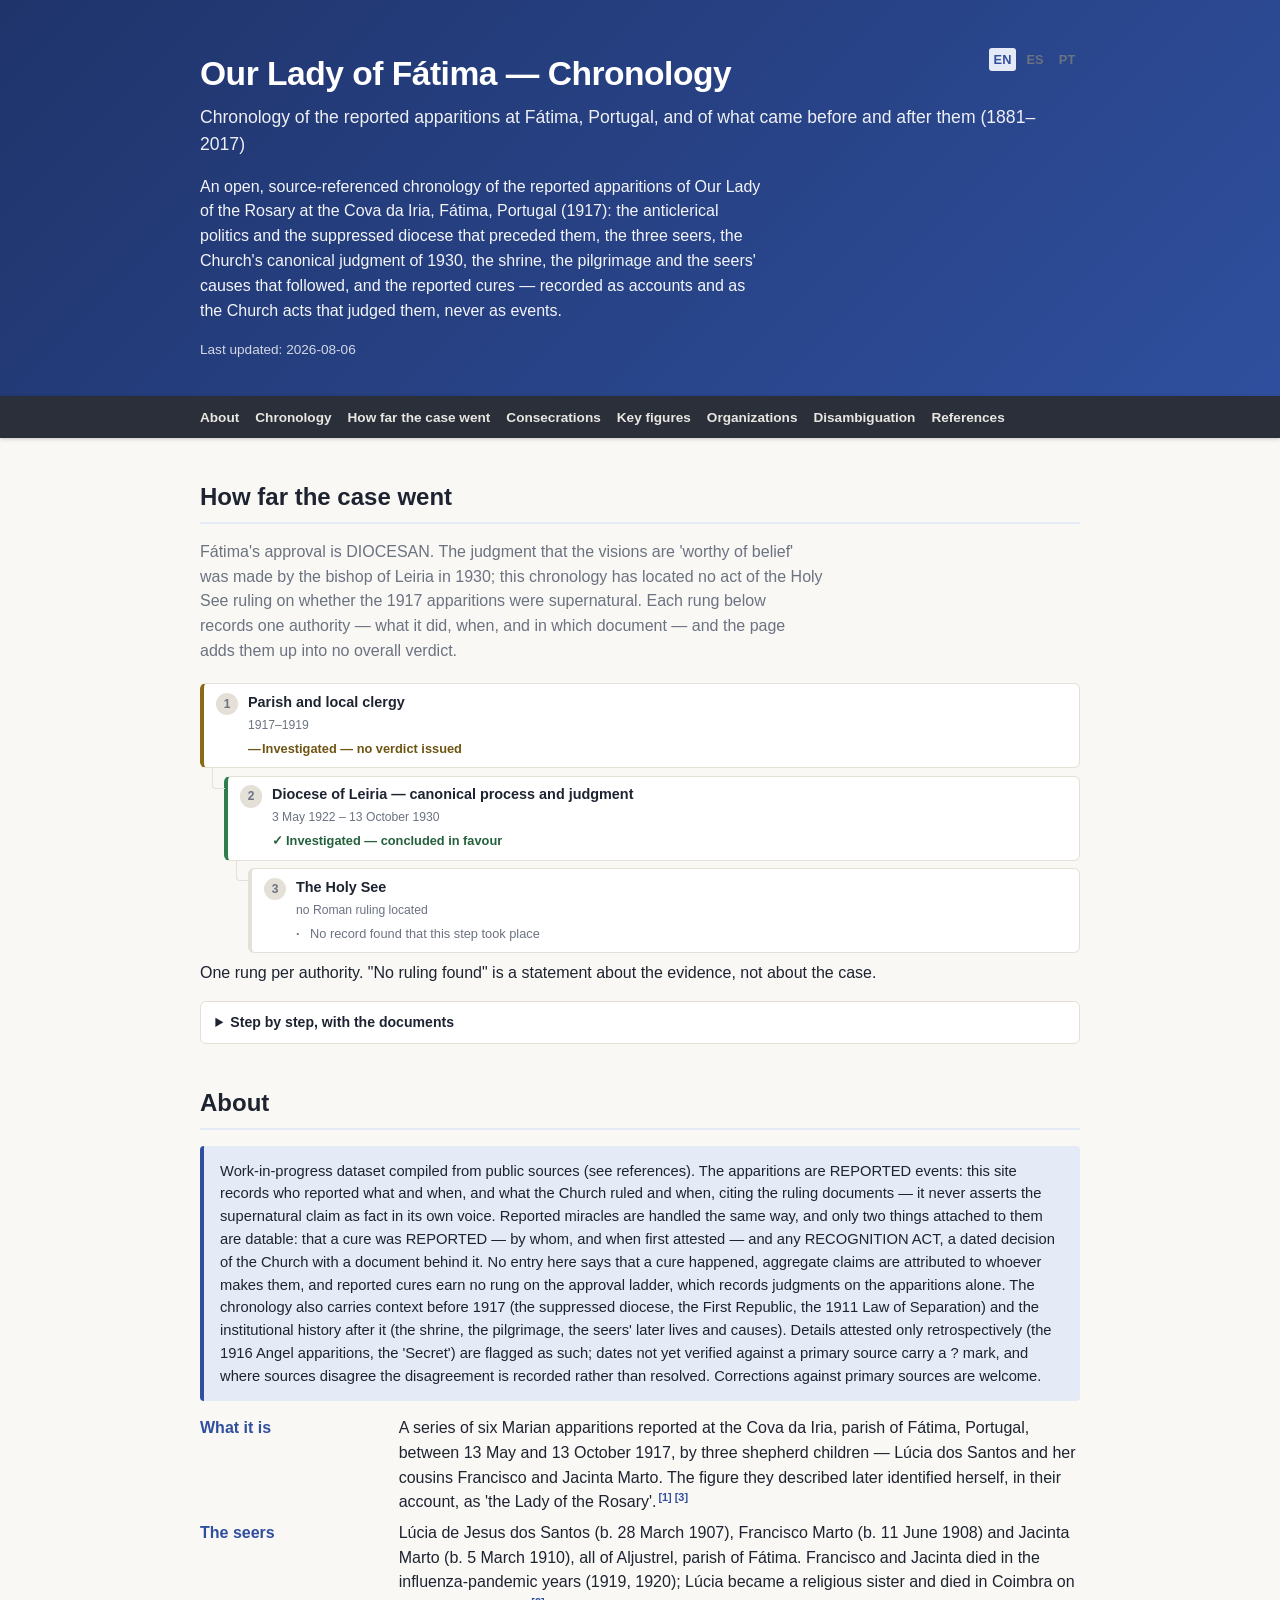
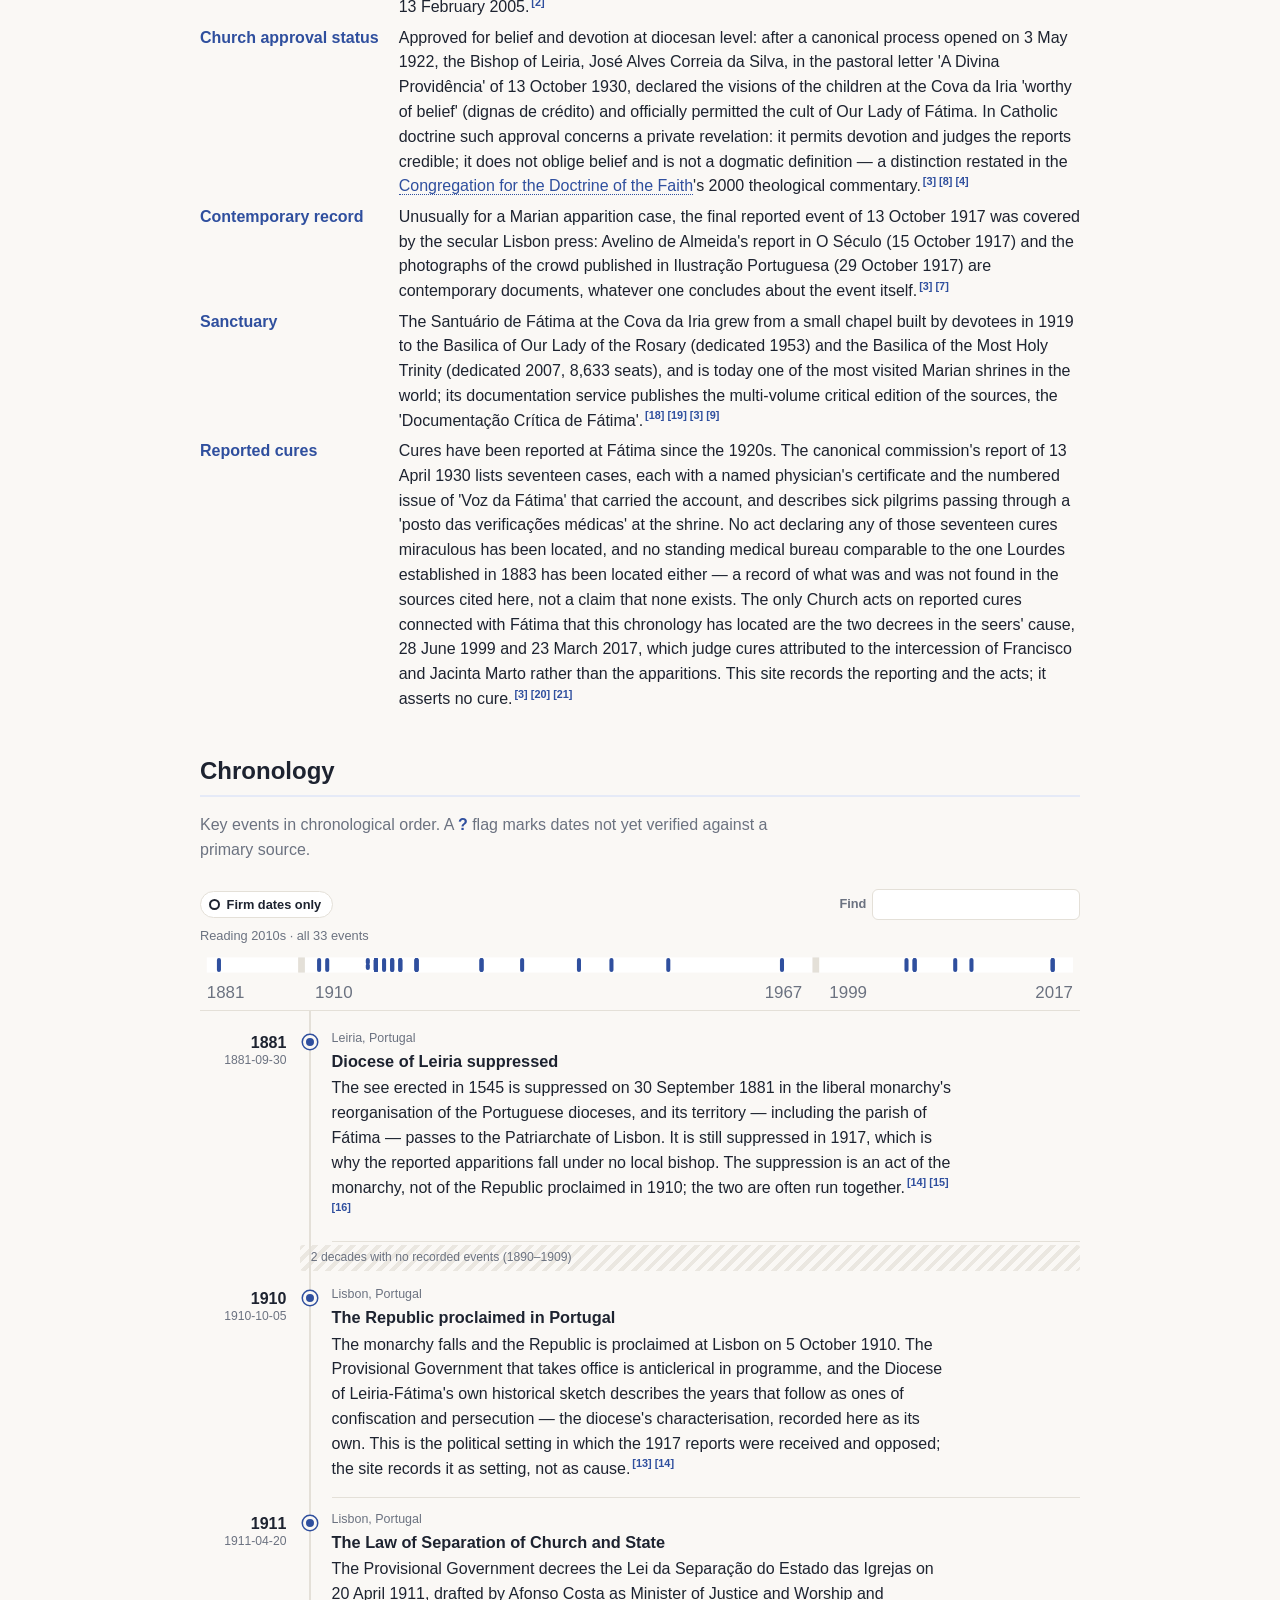
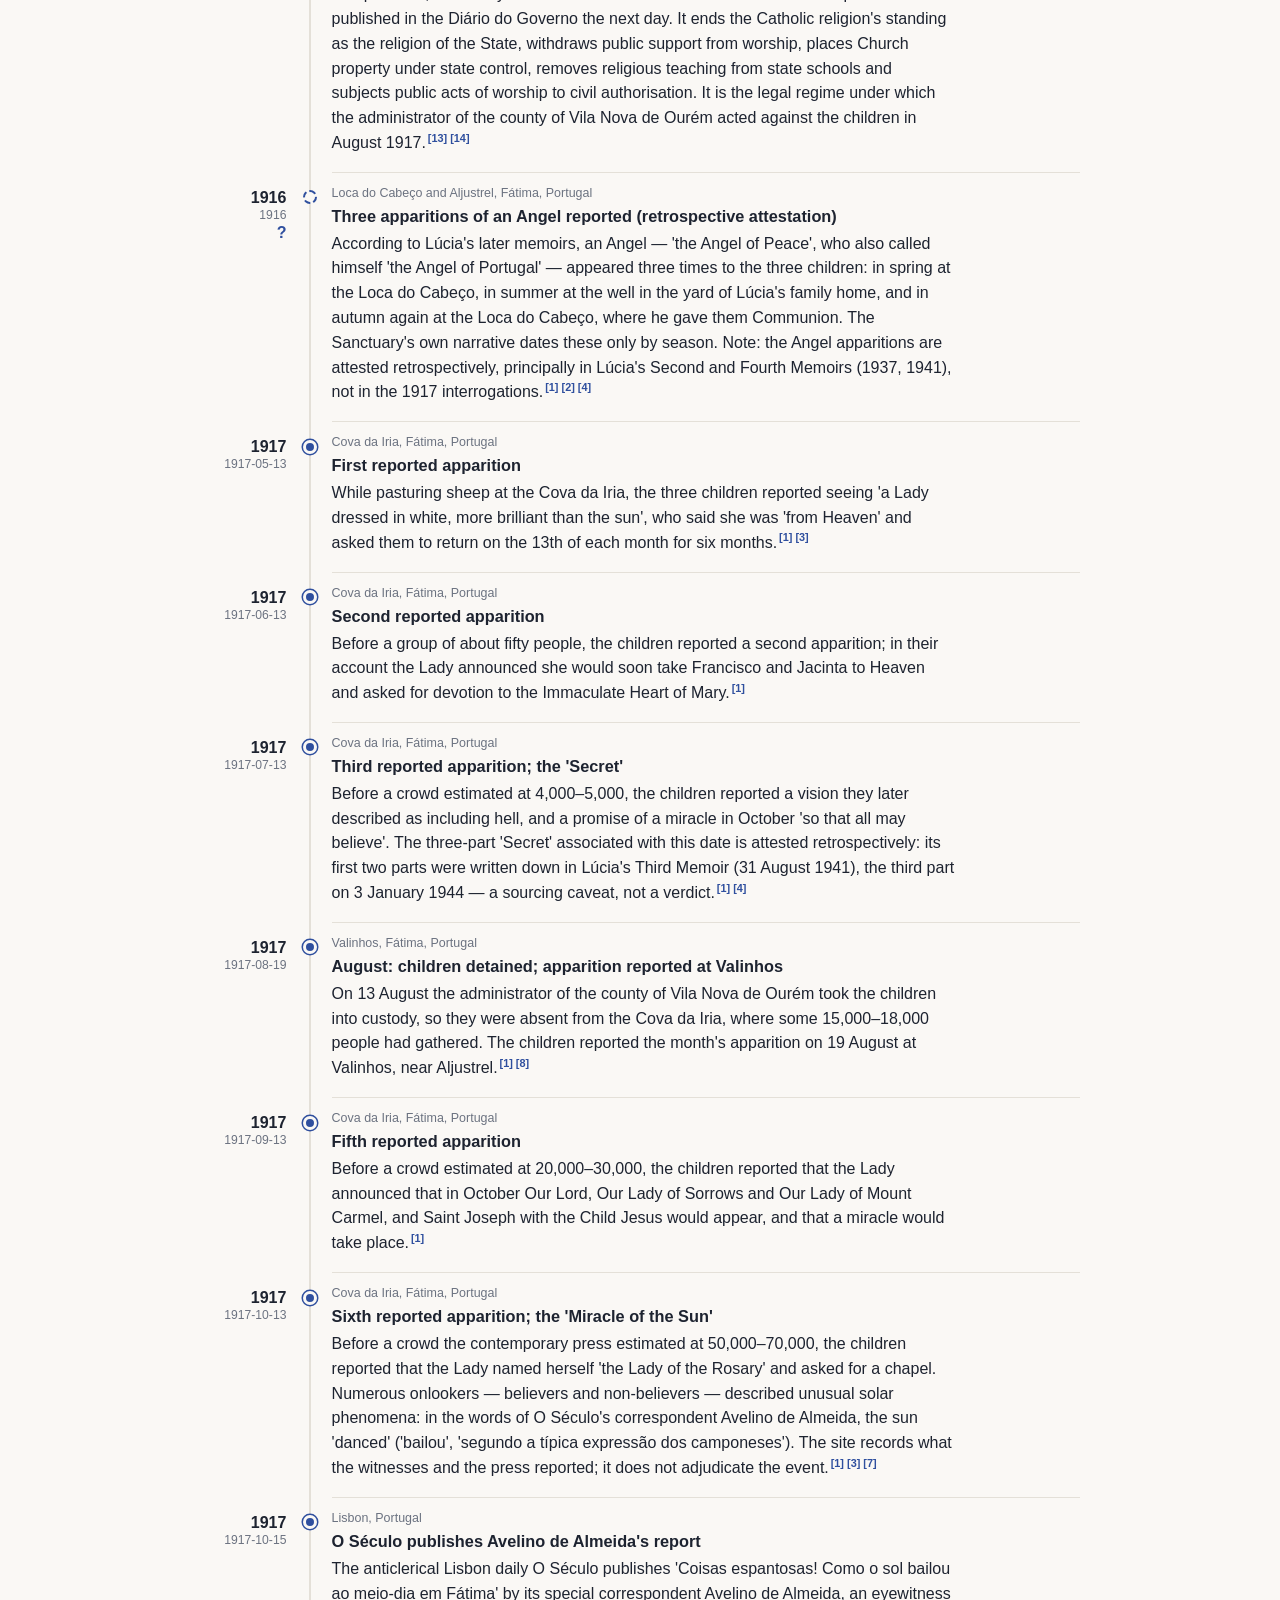
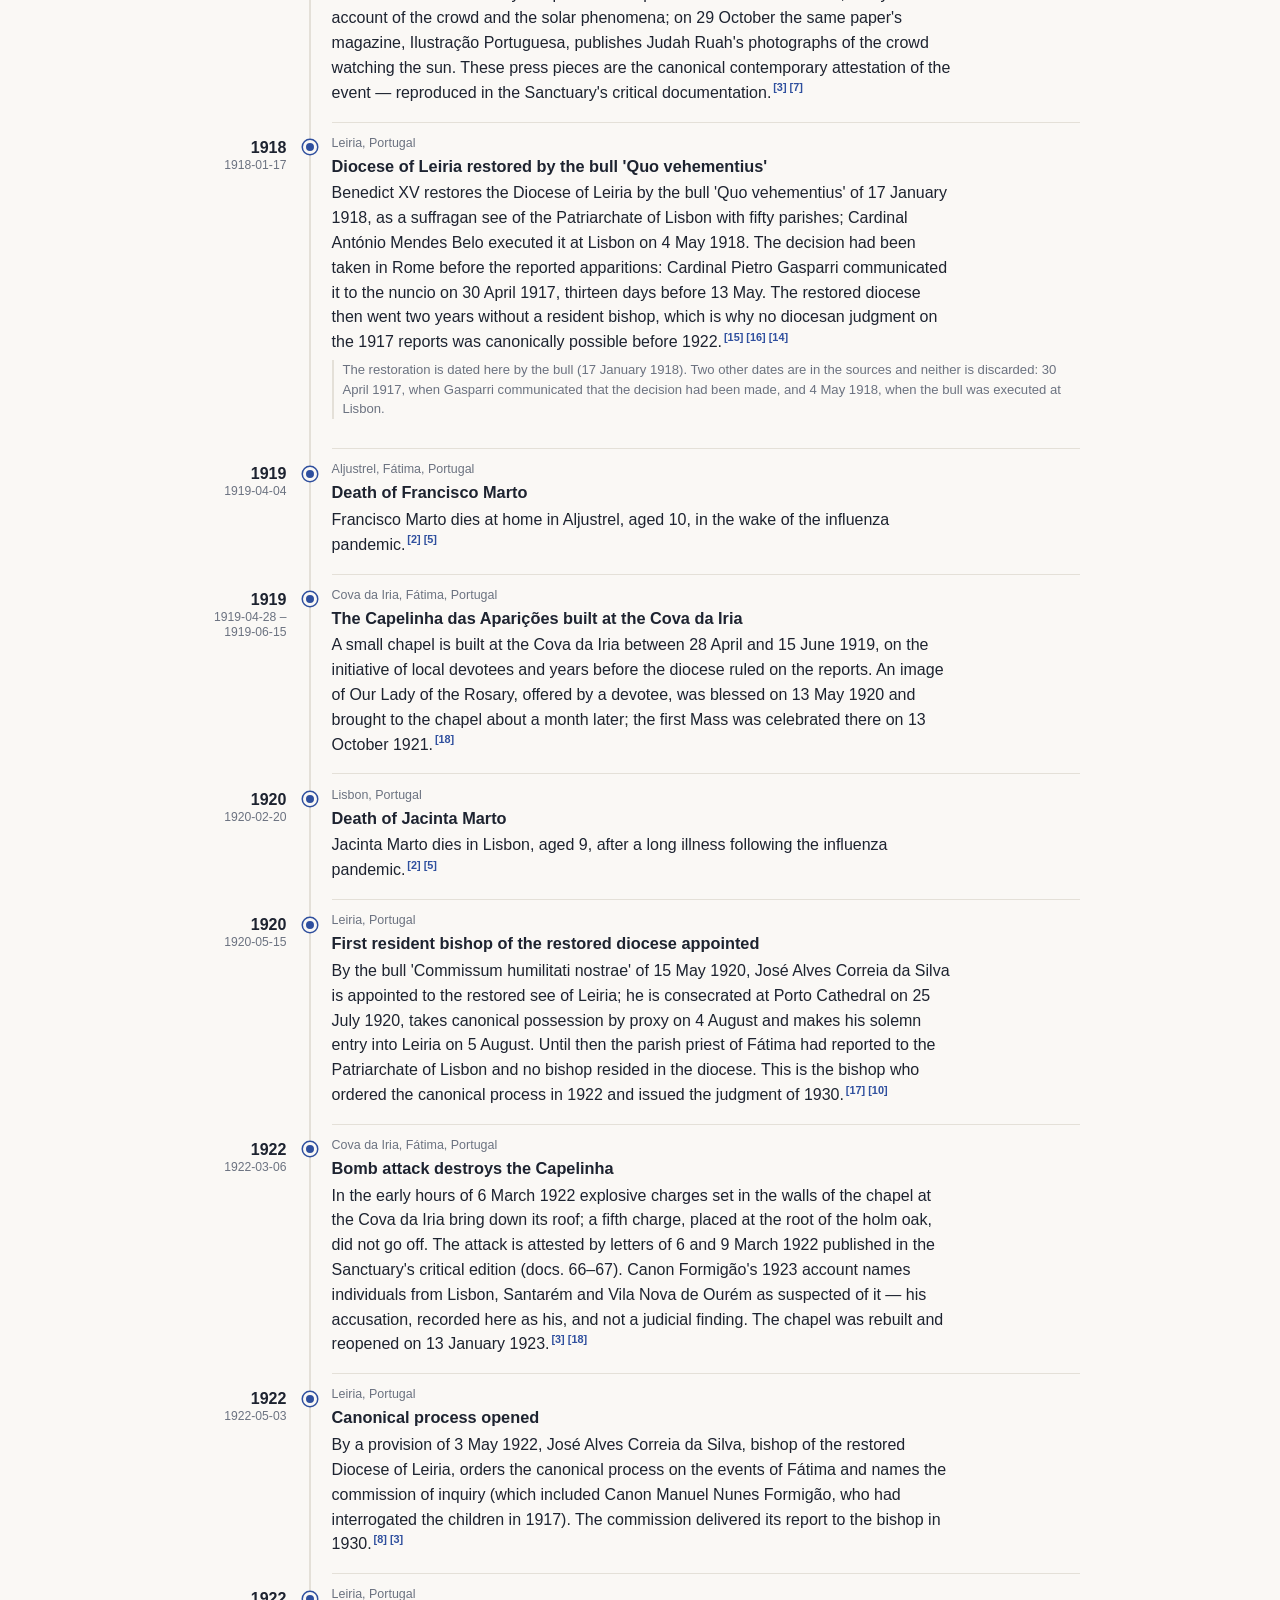
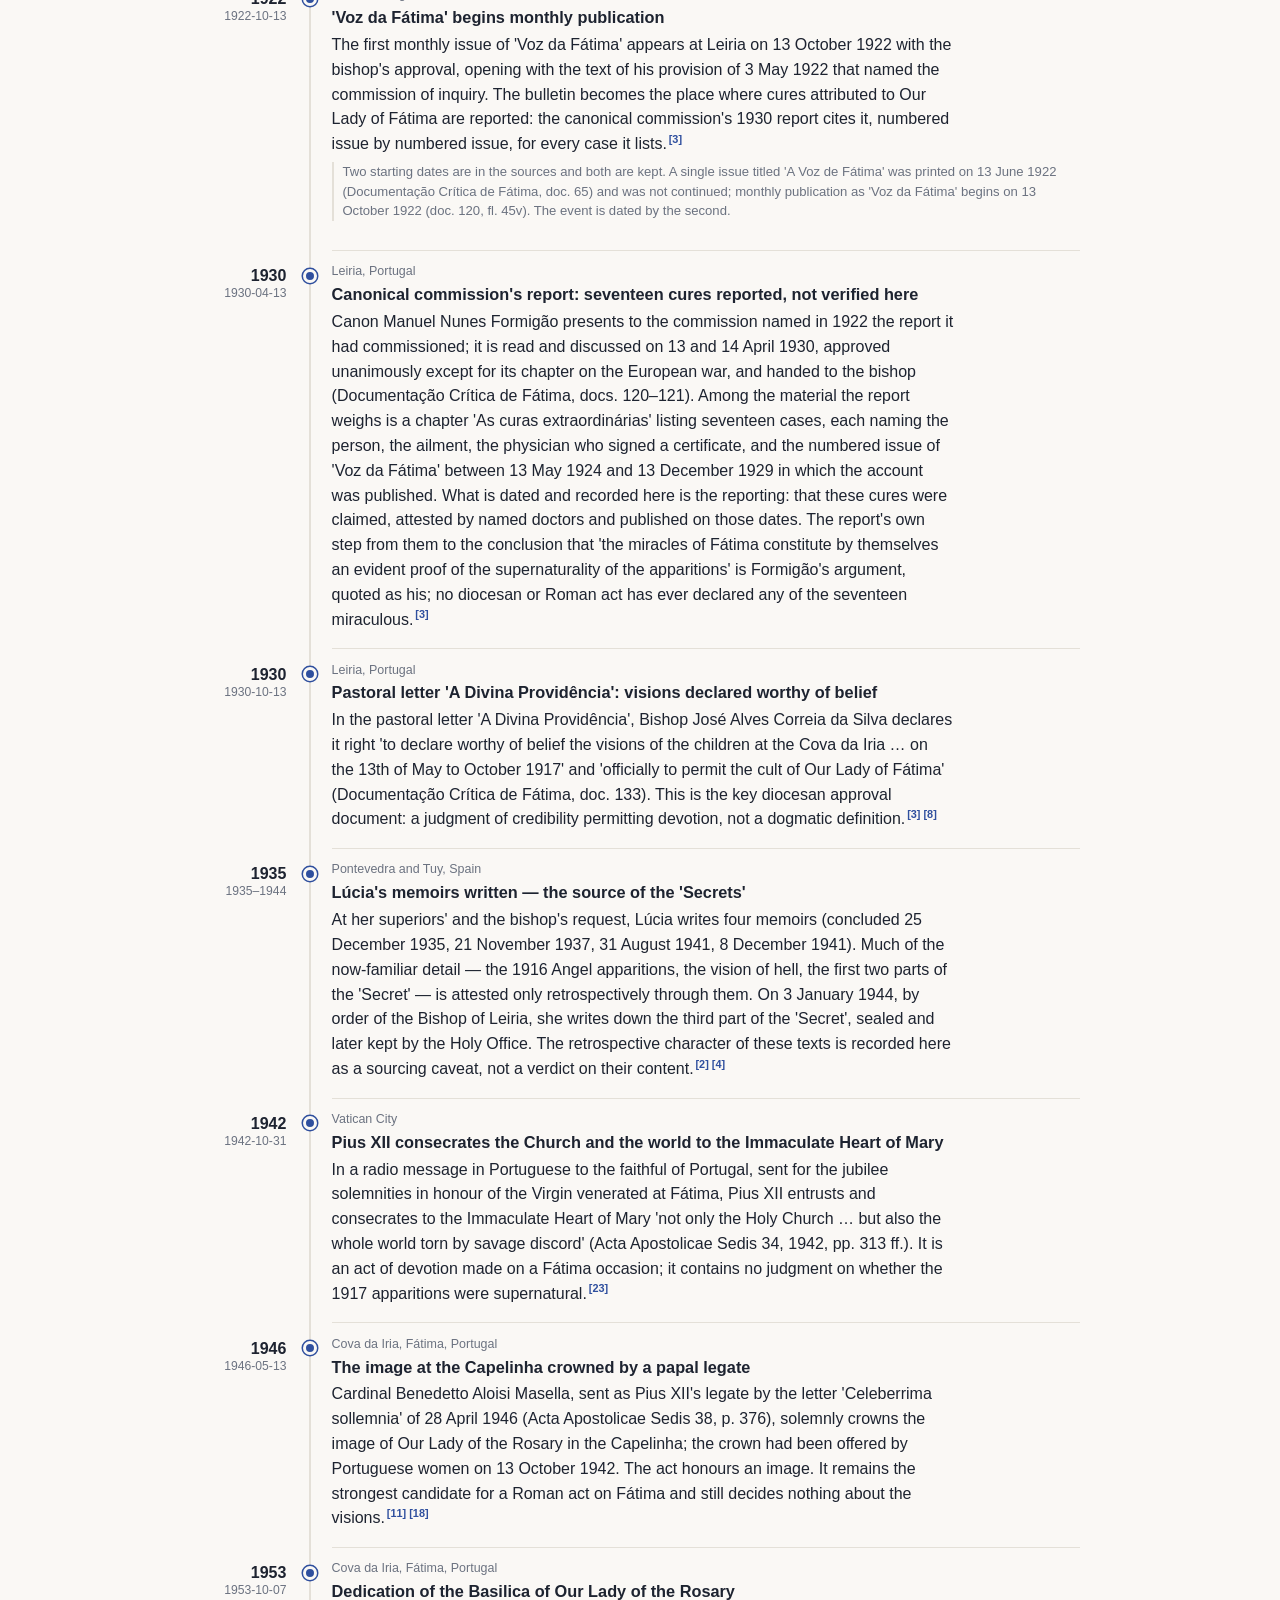
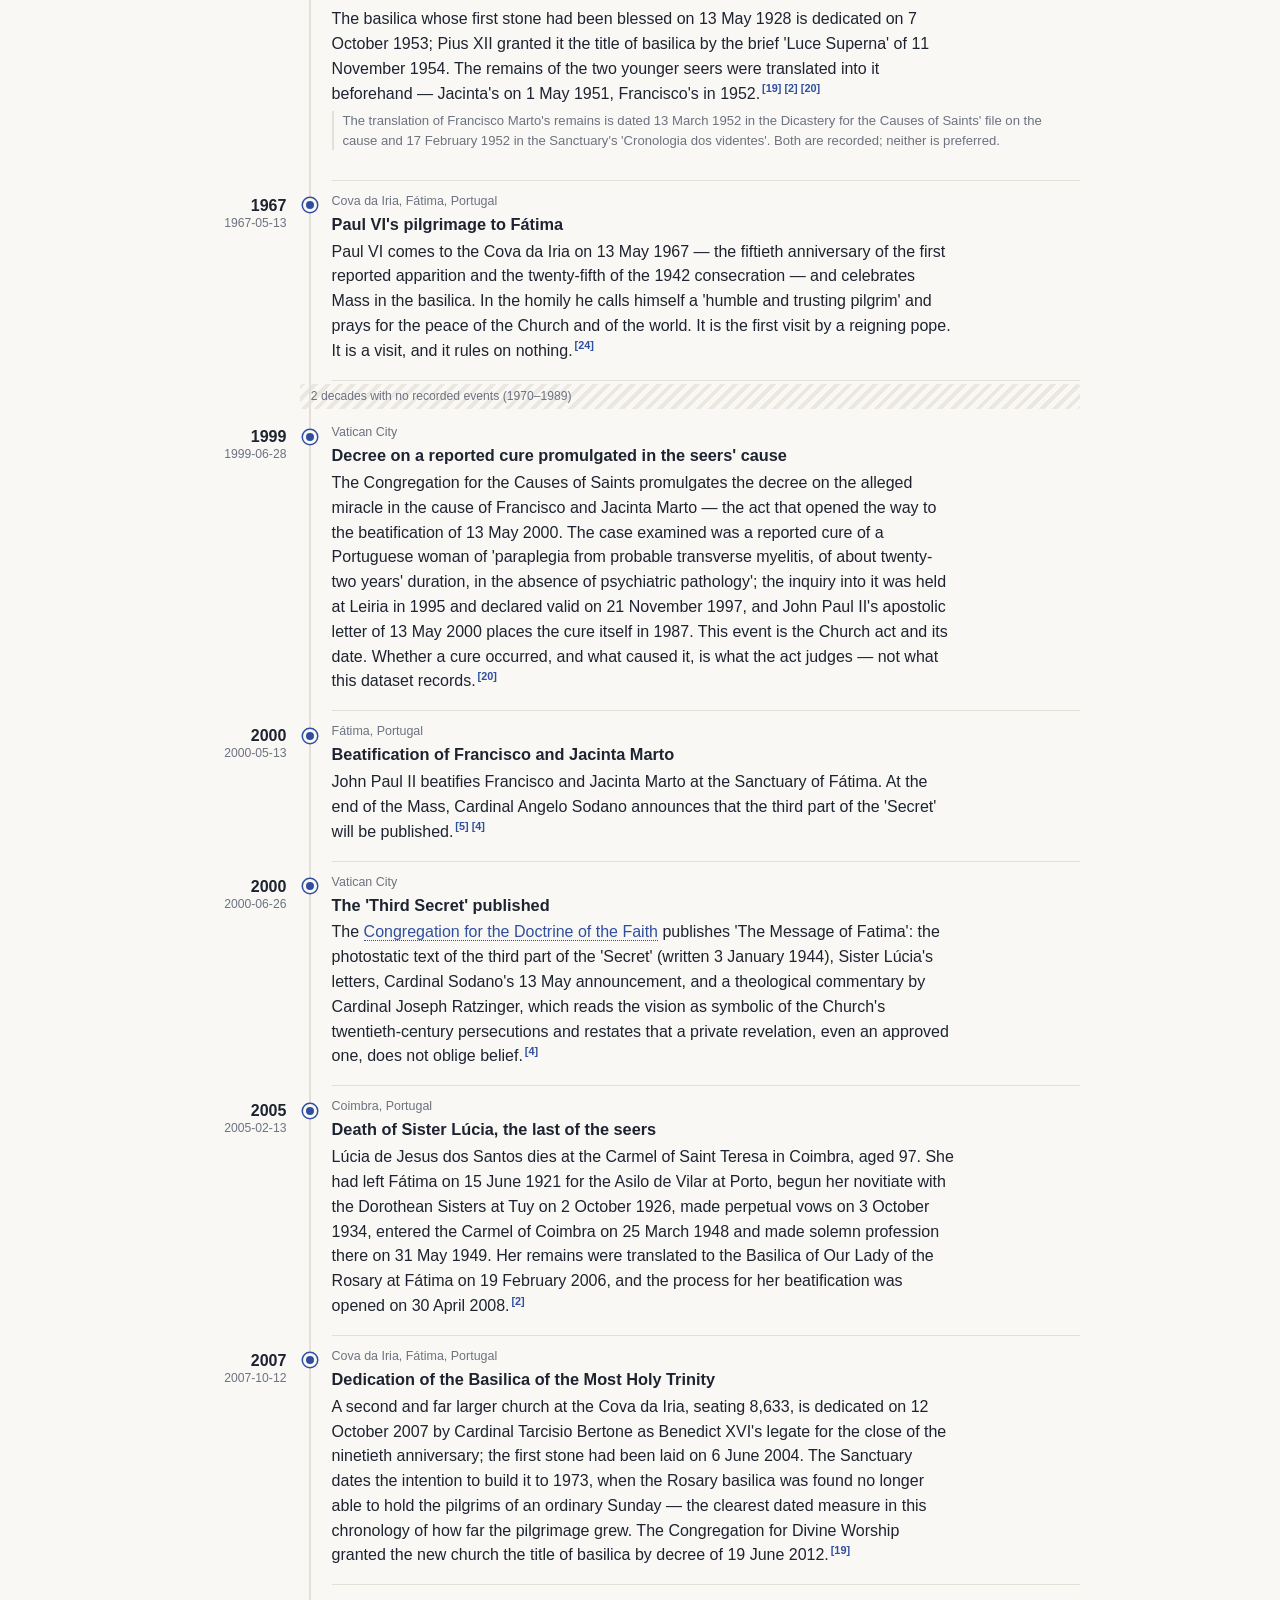
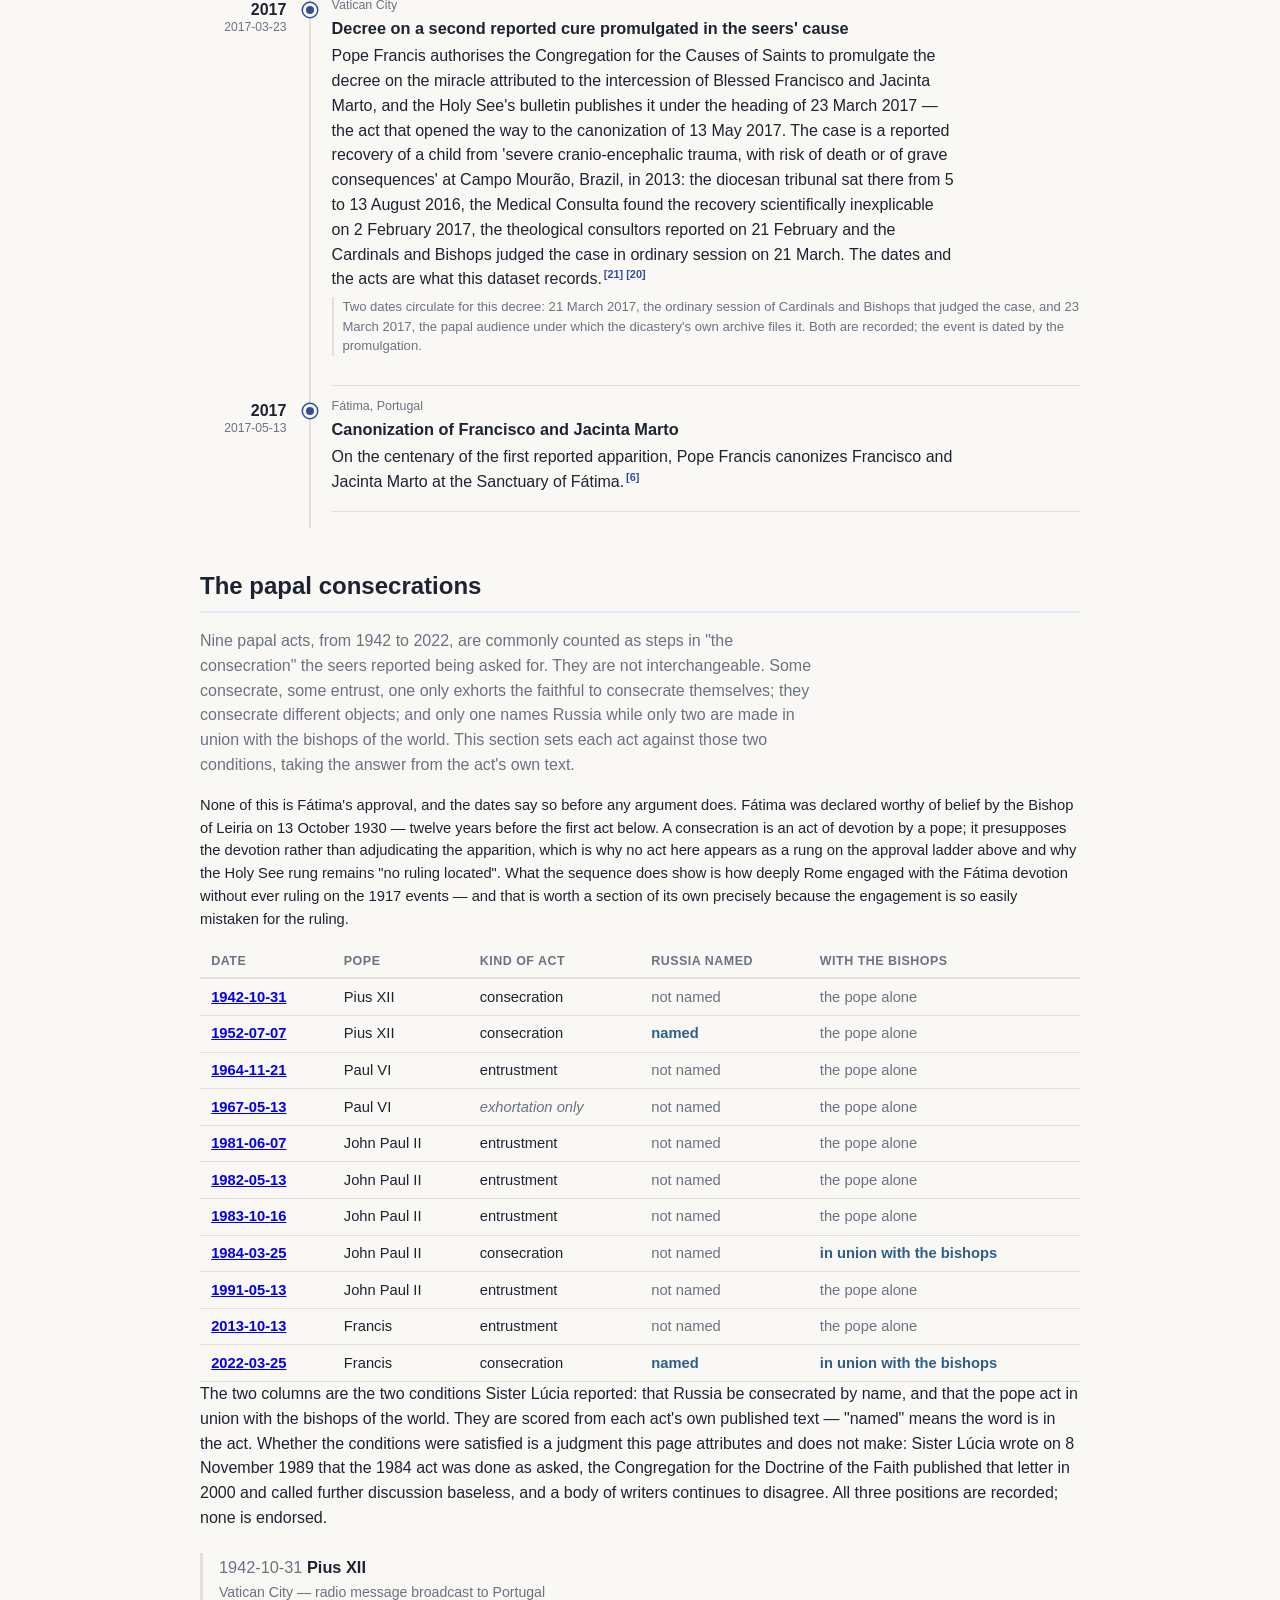
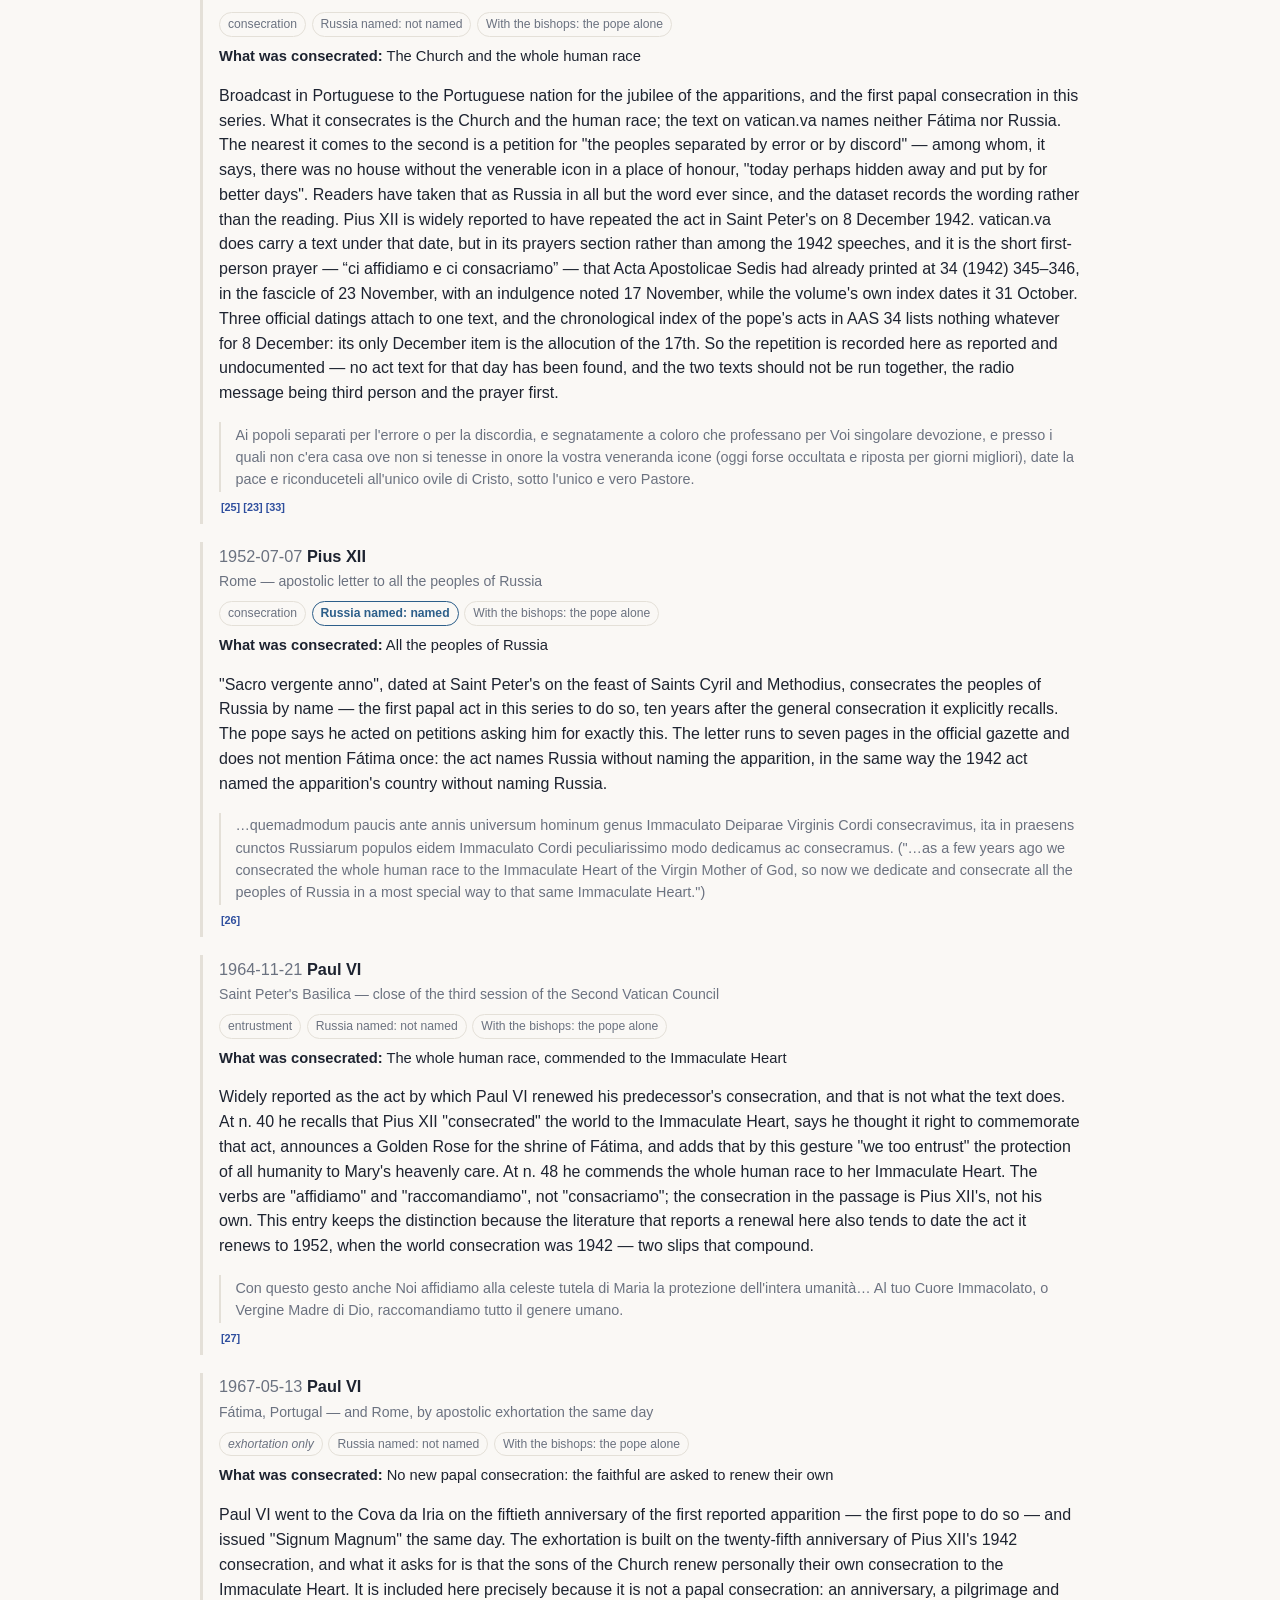
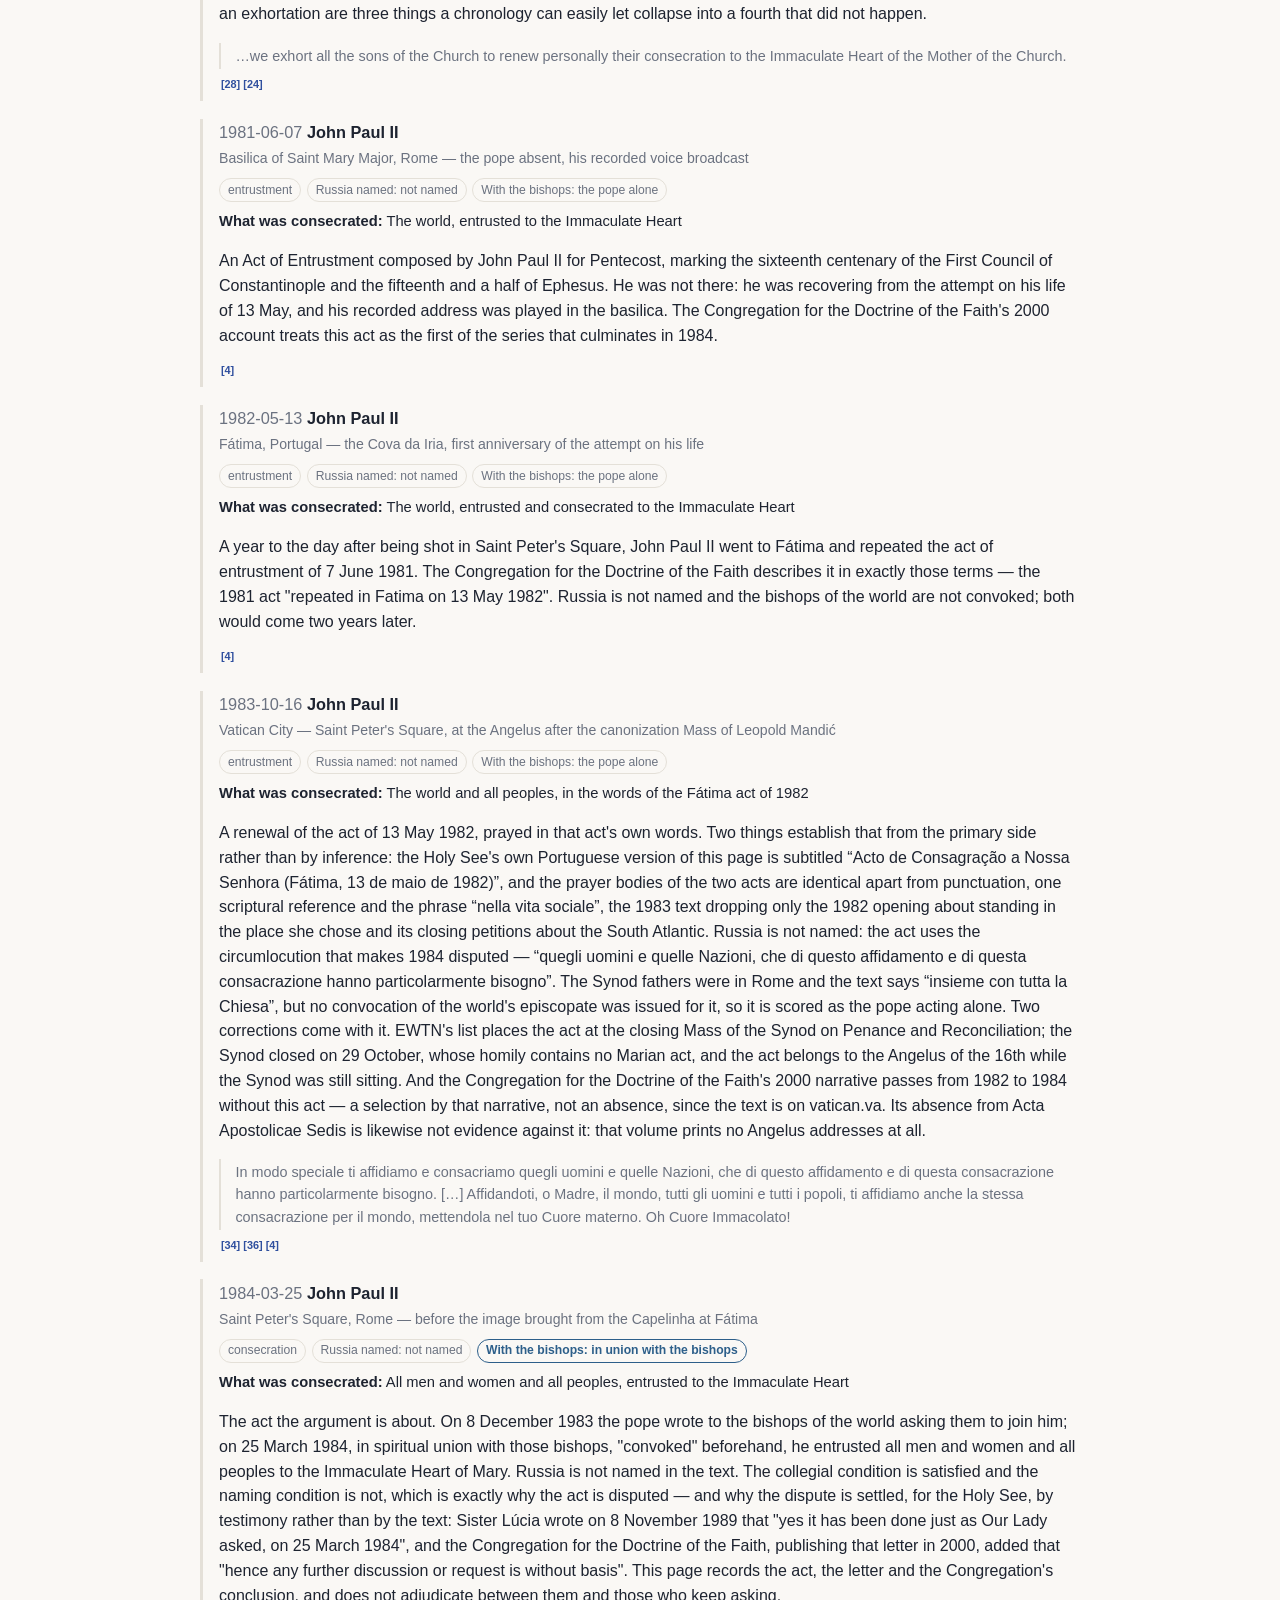
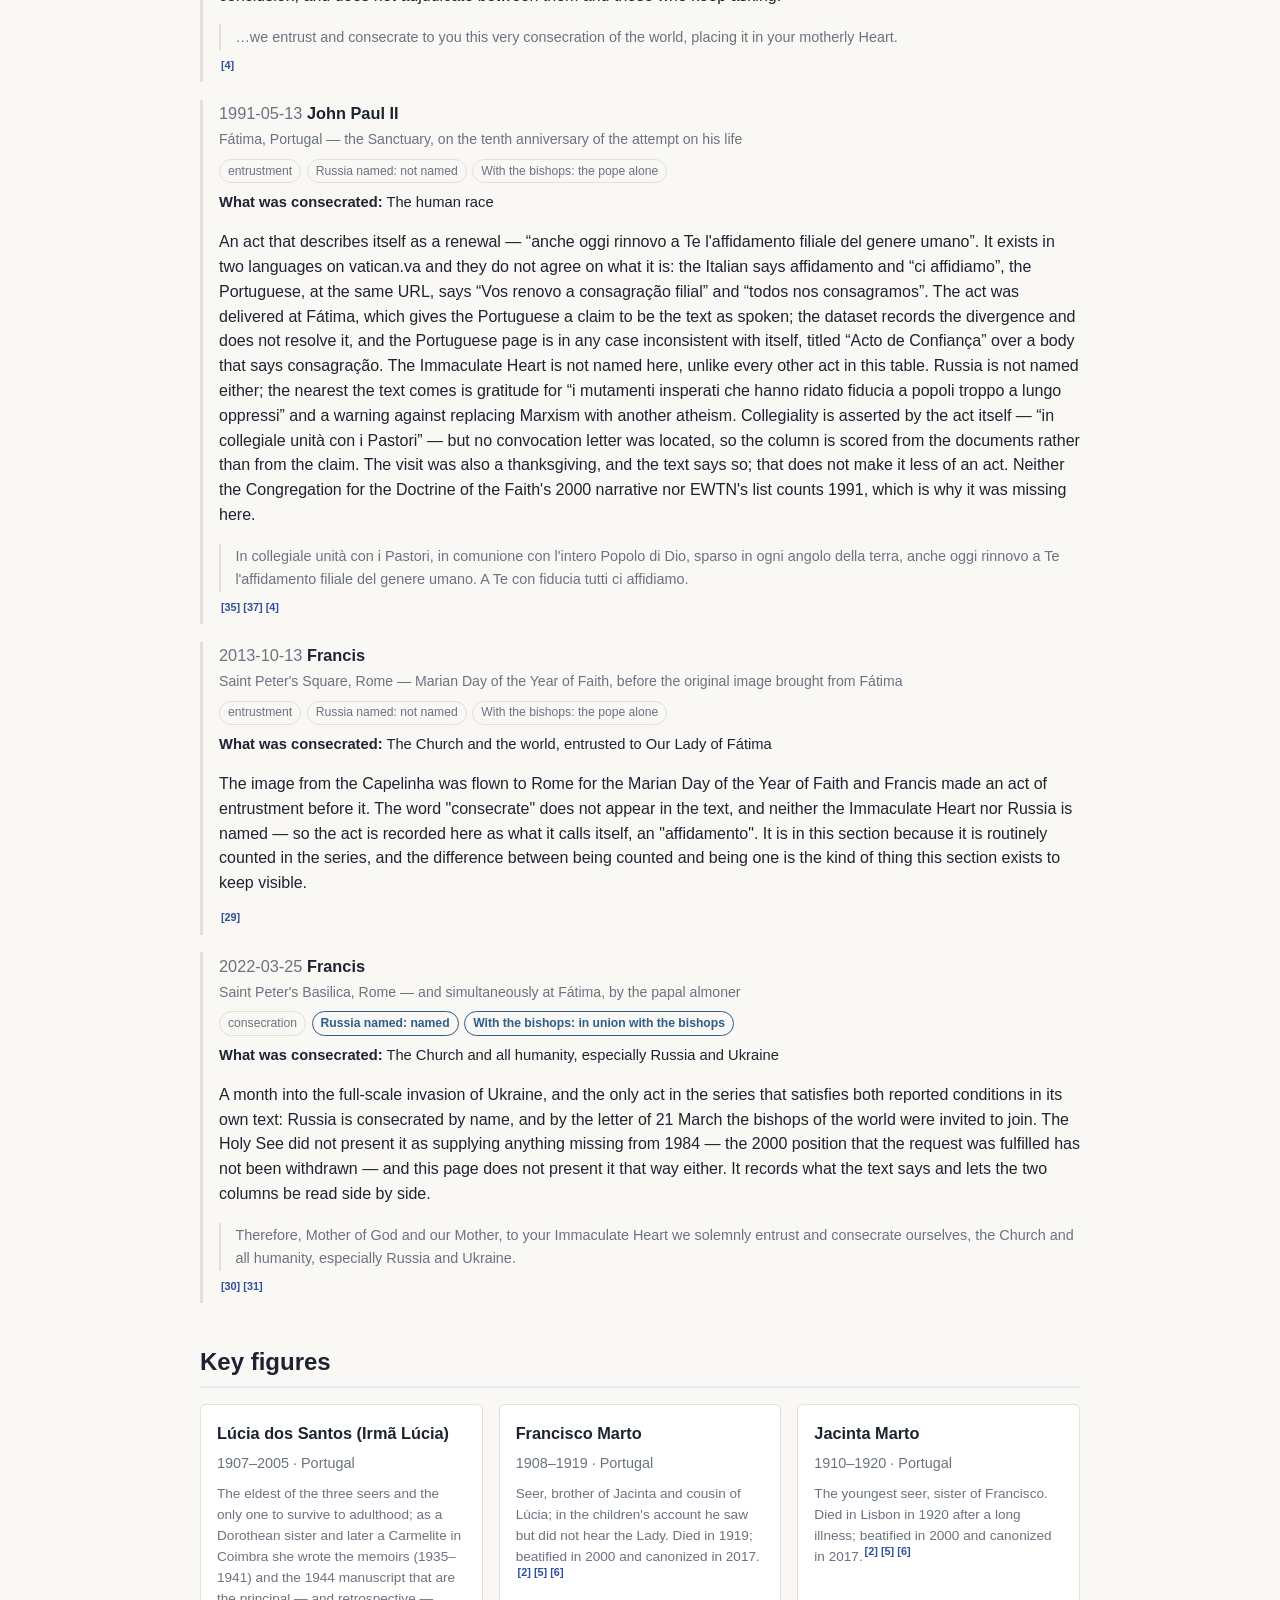
==== commit 5db3969e: "Chronology as a time river (#18) Rebuilds the site on the current core template and grafts Fátima's " ====
--- a/docs/en/index.html
+++ b/docs/en/index.html
@@ -14,6 +14,7 @@
     gtag('config', 'G-R9LV1QZHVE');
   </script>
   <link rel="stylesheet" href="../styles.css">
+  <script src="../river.js" defer></script>
   <link rel="canonical" href="https://cronologia.github.io/fatima/en/">
   <link rel="alternate" hreflang="en" href="https://cronologia.github.io/fatima/en/">
   <link rel="alternate" hreflang="es" href="https://cronologia.github.io/fatima/es/">
@@ -191,227 +192,328 @@
       </dl>
     </section>
 
-    <section id="chronology">
+    <section id="chronology" class="river">
       <h2>Chronology</h2>
       <p class="section-intro">Key events in chronological order. A <span class="flag">?</span> flag marks
       dates not yet verified against a primary source.</p>
-      <div class="table-scroll">
-      <table class="meetings">
-        <thead>
-          <tr><th>Year</th><th>Date</th><th>Place</th><th>Event</th></tr>
-        </thead>
-        <tbody>
-        <tr class="decade-row" id="decade-1880"><th colspan="4">1880s</th></tr>
-        <tr>
-          <td class="year">1881</td>
-          <td>1881-09-30</td>
-          <td>Leiria, Portugal</td>
-          <td><strong>Diocese of Leiria suppressed</strong> <span class="muted">— The see erected in 1545 is suppressed on 30 September 1881 in the liberal monarchy&#39;s reorganisation of the Portuguese dioceses, and its territory — including the parish of Fátima — passes to the Patriarchate of Lisbon. It is still suppressed in 1917, which is why the reported apparitions fall under no local bishop. The suppression is an act of the monarchy, not of the Republic proclaimed in 1910; the two are often run together.</span><sup class="cite"><a href="#ref-14" title="Reference 14">[14]</a> <a href="#ref-15" title="Reference 15">[15]</a> <a href="#ref-16" title="Reference 16">[16]</a></sup></td>
-        </tr>
-        <tr class="decade-row" id="decade-1910"><th colspan="4">1910s</th></tr>
-        <tr>
-          <td class="year">1910</td>
-          <td>1910-10-05</td>
-          <td>Lisbon, Portugal</td>
-          <td><strong>The Republic proclaimed in Portugal</strong> <span class="muted">— The monarchy falls and the Republic is proclaimed at Lisbon on 5 October 1910. The Provisional Government that takes office is anticlerical in programme, and the Diocese of Leiria-Fátima&#39;s own historical sketch describes the years that follow as ones of confiscation and persecution — the diocese&#39;s characterisation, recorded here as its own. This is the political setting in which the 1917 reports were received and opposed; the site records it as setting, not as cause.</span><sup class="cite"><a href="#ref-13" title="Reference 13">[13]</a> <a href="#ref-14" title="Reference 14">[14]</a></sup></td>
-        </tr>
-        <tr>
-          <td class="year">1911</td>
-          <td>1911-04-20</td>
-          <td>Lisbon, Portugal</td>
-          <td><strong>The Law of Separation of Church and State</strong> <span class="muted">— The Provisional Government decrees the Lei da Separação do Estado das Igrejas on 20 April 1911, drafted by Afonso Costa as Minister of Justice and Worship and published in the Diário do Governo the next day. It ends the Catholic religion&#39;s standing as the religion of the State, withdraws public support from worship, places Church property under state control, removes religious teaching from state schools and subjects public acts of worship to civil authorisation. It is the legal regime under which the administrator of the county of Vila Nova de Ourém acted against the children in August 1917.</span><sup class="cite"><a href="#ref-13" title="Reference 13">[13]</a> <a href="#ref-14" title="Reference 14">[14]</a></sup></td>
-        </tr>
-        <tr>
-          <td class="year">1916</td>
-          <td>1916 <span class="flag" title="Date not yet verified against a primary source">?</span></td>
-          <td>Loca do Cabeço and Aljustrel, Fátima, Portugal</td>
-          <td><strong>Three apparitions of an Angel reported (retrospective attestation)</strong> <span class="muted">— According to Lúcia&#39;s later memoirs, an Angel — &#39;the Angel of Peace&#39;, who also called himself &#39;the Angel of Portugal&#39; — appeared three times to the three children: in spring at the Loca do Cabeço, in summer at the well in the yard of Lúcia&#39;s family home, and in autumn again at the Loca do Cabeço, where he gave them Communion. The Sanctuary&#39;s own narrative dates these only by season. Note: the Angel apparitions are attested retrospectively, principally in Lúcia&#39;s Second and Fourth Memoirs (1937, 1941), not in the 1917 interrogations.</span><sup class="cite"><a href="#ref-1" title="Reference 1">[1]</a> <a href="#ref-2" title="Reference 2">[2]</a> <a href="#ref-4" title="Reference 4">[4]</a></sup></td>
-        </tr>
-        <tr>
-          <td class="year">1917</td>
-          <td>1917-05-13</td>
-          <td>Cova da Iria, Fátima, Portugal</td>
-          <td><strong>First reported apparition</strong> <span class="muted">— While pasturing sheep at the Cova da Iria, the three children reported seeing &#39;a Lady dressed in white, more brilliant than the sun&#39;, who said she was &#39;from Heaven&#39; and asked them to return on the 13th of each month for six months.</span><sup class="cite"><a href="#ref-1" title="Reference 1">[1]</a> <a href="#ref-3" title="Reference 3">[3]</a></sup></td>
-        </tr>
-        <tr>
-          <td class="year">1917</td>
-          <td>1917-06-13</td>
-          <td>Cova da Iria, Fátima, Portugal</td>
-          <td><strong>Second reported apparition</strong> <span class="muted">— Before a group of about fifty people, the children reported a second apparition; in their account the Lady announced she would soon take Francisco and Jacinta to Heaven and asked for devotion to the Immaculate Heart of Mary.</span><sup class="cite"><a href="#ref-1" title="Reference 1">[1]</a></sup></td>
-        </tr>
-        <tr>
-          <td class="year">1917</td>
-          <td>1917-07-13</td>
-          <td>Cova da Iria, Fátima, Portugal</td>
-          <td><strong>Third reported apparition; the &#39;Secret&#39;</strong> <span class="muted">— Before a crowd estimated at 4,000–5,000, the children reported a vision they later described as including hell, and a promise of a miracle in October &#39;so that all may believe&#39;. The three-part &#39;Secret&#39; associated with this date is attested retrospectively: its first two parts were written down in Lúcia&#39;s Third Memoir (31 August 1941), the third part on 3 January 1944 — a sourcing caveat, not a verdict.</span><sup class="cite"><a href="#ref-1" title="Reference 1">[1]</a> <a href="#ref-4" title="Reference 4">[4]</a></sup></td>
-        </tr>
-        <tr>
-          <td class="year">1917</td>
-          <td>1917-08-19</td>
-          <td>Valinhos, Fátima, Portugal</td>
-          <td><strong>August: children detained; apparition reported at Valinhos</strong> <span class="muted">— On 13 August the administrator of the county of Vila Nova de Ourém took the children into custody, so they were absent from the Cova da Iria, where some 15,000–18,000 people had gathered. The children reported the month&#39;s apparition on 19 August at Valinhos, near Aljustrel.</span><sup class="cite"><a href="#ref-1" title="Reference 1">[1]</a> <a href="#ref-8" title="Reference 8">[8]</a></sup></td>
-        </tr>
-        <tr>
-          <td class="year">1917</td>
-          <td>1917-09-13</td>
-          <td>Cova da Iria, Fátima, Portugal</td>
-          <td><strong>Fifth reported apparition</strong> <span class="muted">— Before a crowd estimated at 20,000–30,000, the children reported that the Lady announced that in October Our Lord, Our Lady of Sorrows and Our Lady of Mount Carmel, and Saint Joseph with the Child Jesus would appear, and that a miracle would take place.</span><sup class="cite"><a href="#ref-1" title="Reference 1">[1]</a></sup></td>
-        </tr>
-        <tr>
-          <td class="year">1917</td>
-          <td>1917-10-13</td>
-          <td>Cova da Iria, Fátima, Portugal</td>
-          <td><strong>Sixth reported apparition; the &#39;Miracle of the Sun&#39;</strong> <span class="muted">— Before a crowd the contemporary press estimated at 50,000–70,000, the children reported that the Lady named herself &#39;the Lady of the Rosary&#39; and asked for a chapel. Numerous onlookers — believers and non-believers — described unusual solar phenomena: in the words of O Século&#39;s correspondent Avelino de Almeida, the sun &#39;danced&#39; (&#39;bailou&#39;, &#39;segundo a típica expressão dos camponeses&#39;). The site records what the witnesses and the press reported; it does not adjudicate the event.</span><sup class="cite"><a href="#ref-1" title="Reference 1">[1]</a> <a href="#ref-3" title="Reference 3">[3]</a> <a href="#ref-7" title="Reference 7">[7]</a></sup></td>
-        </tr>
-        <tr>
-          <td class="year">1917</td>
-          <td>1917-10-15</td>
-          <td>Lisbon, Portugal</td>
-          <td><strong>O Século publishes Avelino de Almeida&#39;s report</strong> <span class="muted">— The anticlerical Lisbon daily O Século publishes &#39;Coisas espantosas! Como o sol bailou ao meio-dia em Fátima&#39; by its special correspondent Avelino de Almeida, an eyewitness account of the crowd and the solar phenomena; on 29 October the same paper&#39;s magazine, Ilustração Portuguesa, publishes Judah Ruah&#39;s photographs of the crowd watching the sun. These press pieces are the canonical contemporary attestation of the event — reproduced in the Sanctuary&#39;s critical documentation.</span><sup class="cite"><a href="#ref-3" title="Reference 3">[3]</a> <a href="#ref-7" title="Reference 7">[7]</a></sup></td>
-        </tr>
-        <tr>
-          <td class="year">1918</td>
-          <td>1918-01-17</td>
-          <td>Leiria, Portugal</td>
-          <td><strong>Diocese of Leiria restored by the bull &#39;Quo vehementius&#39;</strong> <span class="muted">— Benedict XV restores the Diocese of Leiria by the bull &#39;Quo vehementius&#39; of 17 January 1918, as a suffragan see of the Patriarchate of Lisbon with fifty parishes; Cardinal António Mendes Belo executed it at Lisbon on 4 May 1918. The decision had been taken in Rome before the reported apparitions: Cardinal Pietro Gasparri communicated it to the nuncio on 30 April 1917, thirteen days before 13 May. The restored diocese then went two years without a resident bishop, which is why no diocesan judgment on the 1917 reports was canonically possible before 1922.</span><sup class="cite"><a href="#ref-15" title="Reference 15">[15]</a> <a href="#ref-16" title="Reference 16">[16]</a> <a href="#ref-14" title="Reference 14">[14]</a></sup><span class="date-note">The restoration is dated here by the bull (17 January 1918). Two other dates are in the sources and neither is discarded: 30 April 1917, when Gasparri communicated that the decision had been made, and 4 May 1918, when the bull was executed at Lisbon.</span></td>
-        </tr>
-        <tr>
-          <td class="year">1919</td>
-          <td>1919-04-04</td>
-          <td>Aljustrel, Fátima, Portugal</td>
-          <td><strong>Death of Francisco Marto</strong> <span class="muted">— Francisco Marto dies at home in Aljustrel, aged 10, in the wake of the influenza pandemic.</span><sup class="cite"><a href="#ref-2" title="Reference 2">[2]</a> <a href="#ref-5" title="Reference 5">[5]</a></sup></td>
-        </tr>
-        <tr>
-          <td class="year">1919</td>
-          <td>1919-04-28 – 1919-06-15</td>
-          <td>Cova da Iria, Fátima, Portugal</td>
-          <td><strong>The Capelinha das Aparições built at the Cova da Iria</strong> <span class="muted">— A small chapel is built at the Cova da Iria between 28 April and 15 June 1919, on the initiative of local devotees and years before the diocese ruled on the reports. An image of Our Lady of the Rosary, offered by a devotee, was blessed on 13 May 1920 and brought to the chapel about a month later; the first Mass was celebrated there on 13 October 1921.</span><sup class="cite"><a href="#ref-18" title="Reference 18">[18]</a></sup></td>
-        </tr>
-        <tr class="decade-row" id="decade-1920"><th colspan="4">1920s</th></tr>
-        <tr>
-          <td class="year">1920</td>
-          <td>1920-02-20</td>
-          <td>Lisbon, Portugal</td>
-          <td><strong>Death of Jacinta Marto</strong> <span class="muted">— Jacinta Marto dies in Lisbon, aged 9, after a long illness following the influenza pandemic.</span><sup class="cite"><a href="#ref-2" title="Reference 2">[2]</a> <a href="#ref-5" title="Reference 5">[5]</a></sup></td>
-        </tr>
-        <tr>
-          <td class="year">1920</td>
-          <td>1920-05-15</td>
-          <td>Leiria, Portugal</td>
-          <td><strong>First resident bishop of the restored diocese appointed</strong> <span class="muted">— By the bull &#39;Commissum humilitati nostrae&#39; of 15 May 1920, José Alves Correia da Silva is appointed to the restored see of Leiria; he is consecrated at Porto Cathedral on 25 July 1920, takes canonical possession by proxy on 4 August and makes his solemn entry into Leiria on 5 August. Until then the parish priest of Fátima had reported to the Patriarchate of Lisbon and no bishop resided in the diocese. This is the bishop who ordered the canonical process in 1922 and issued the judgment of 1930.</span><sup class="cite"><a href="#ref-17" title="Reference 17">[17]</a> <a href="#ref-10" title="Reference 10">[10]</a></sup></td>
-        </tr>
-        <tr>
-          <td class="year">1922</td>
-          <td>1922-03-06</td>
-          <td>Cova da Iria, Fátima, Portugal</td>
-          <td><strong>Bomb attack destroys the Capelinha</strong> <span class="muted">— In the early hours of 6 March 1922 explosive charges set in the walls of the chapel at the Cova da Iria bring down its roof; a fifth charge, placed at the root of the holm oak, did not go off. The attack is attested by letters of 6 and 9 March 1922 published in the Sanctuary&#39;s critical edition (docs. 66–67). Canon Formigão&#39;s 1923 account names individuals from Lisbon, Santarém and Vila Nova de Ourém as suspected of it — his accusation, recorded here as his, and not a judicial finding. The chapel was rebuilt and reopened on 13 January 1923.</span><sup class="cite"><a href="#ref-3" title="Reference 3">[3]</a> <a href="#ref-18" title="Reference 18">[18]</a></sup></td>
-        </tr>
-        <tr>
-          <td class="year">1922</td>
-          <td>1922-05-03</td>
-          <td>Leiria, Portugal</td>
-          <td><strong>Canonical process opened</strong> <span class="muted">— By a provision of 3 May 1922, José Alves Correia da Silva, bishop of the restored Diocese of Leiria, orders the canonical process on the events of Fátima and names the commission of inquiry (which included Canon Manuel Nunes Formigão, who had interrogated the children in 1917). The commission delivered its report to the bishop in 1930.</span><sup class="cite"><a href="#ref-8" title="Reference 8">[8]</a> <a href="#ref-3" title="Reference 3">[3]</a></sup></td>
-        </tr>
-        <tr>
-          <td class="year">1922</td>
-          <td>1922-10-13</td>
-          <td>Leiria, Portugal</td>
-          <td><strong>&#39;Voz da Fátima&#39; begins monthly publication</strong> <span class="muted">— The first monthly issue of &#39;Voz da Fátima&#39; appears at Leiria on 13 October 1922 with the bishop&#39;s approval, opening with the text of his provision of 3 May 1922 that named the commission of inquiry. The bulletin becomes the place where cures attributed to Our Lady of Fátima are reported: the canonical commission&#39;s 1930 report cites it, numbered issue by numbered issue, for every case it lists.</span><sup class="cite"><a href="#ref-3" title="Reference 3">[3]</a></sup><span class="date-note">Two starting dates are in the sources and both are kept. A single issue titled &#39;A Voz de Fátima&#39; was printed on 13 June 1922 (Documentação Crítica de Fátima, doc. 65) and was not continued; monthly publication as &#39;Voz da Fátima&#39; begins on 13 October 1922 (doc. 120, fl. 45v). The event is dated by the second.</span></td>
-        </tr>
-        <tr class="decade-row" id="decade-1930"><th colspan="4">1930s</th></tr>
-        <tr>
-          <td class="year">1930</td>
-          <td>1930-04-13</td>
-          <td>Leiria, Portugal</td>
-          <td><strong>Canonical commission&#39;s report: seventeen cures reported, not verified here</strong> <span class="muted">— Canon Manuel Nunes Formigão presents to the commission named in 1922 the report it had commissioned; it is read and discussed on 13 and 14 April 1930, approved unanimously except for its chapter on the European war, and handed to the bishop (Documentação Crítica de Fátima, docs. 120–121). Among the material the report weighs is a chapter &#39;As curas extraordinárias&#39; listing seventeen cases, each naming the person, the ailment, the physician who signed a certificate, and the numbered issue of &#39;Voz da Fátima&#39; between 13 May 1924 and 13 December 1929 in which the account was published. What is dated and recorded here is the reporting: that these cures were claimed, attested by named doctors and published on those dates. The report&#39;s own step from them to the conclusion that &#39;the miracles of Fátima constitute by themselves an evident proof of the supernaturality of the apparitions&#39; is Formigão&#39;s argument, quoted as his; no diocesan or Roman act has ever declared any of the seventeen miraculous.</span><sup class="cite"><a href="#ref-3" title="Reference 3">[3]</a></sup></td>
-        </tr>
-        <tr>
-          <td class="year">1930</td>
-          <td>1930-10-13</td>
-          <td>Leiria, Portugal</td>
-          <td><strong>Pastoral letter &#39;A Divina Providência&#39;: visions declared worthy of belief</strong> <span class="muted">— In the pastoral letter &#39;A Divina Providência&#39;, Bishop José Alves Correia da Silva declares it right &#39;to declare worthy of belief the visions of the children at the Cova da Iria … on the 13th of May to October 1917&#39; and &#39;officially to permit the cult of Our Lady of Fátima&#39; (Documentação Crítica de Fátima, doc. 133). This is the key diocesan approval document: a judgment of credibility permitting devotion, not a dogmatic definition.</span><sup class="cite"><a href="#ref-3" title="Reference 3">[3]</a> <a href="#ref-8" title="Reference 8">[8]</a></sup></td>
-        </tr>
-        <tr>
-          <td class="year">1935</td>
-          <td>1935–1944</td>
-          <td>Pontevedra and Tuy, Spain</td>
-          <td><strong>Lúcia&#39;s memoirs written — the source of the &#39;Secrets&#39;</strong> <span class="muted">— At her superiors&#39; and the bishop&#39;s request, Lúcia writes four memoirs (concluded 25 December 1935, 21 November 1937, 31 August 1941, 8 December 1941). Much of the now-familiar detail — the 1916 Angel apparitions, the vision of hell, the first two parts of the &#39;Secret&#39; — is attested only retrospectively through them. On 3 January 1944, by order of the Bishop of Leiria, she writes down the third part of the &#39;Secret&#39;, sealed and later kept by the Holy Office. The retrospective character of these texts is recorded here as a sourcing caveat, not a verdict on their content.</span><sup class="cite"><a href="#ref-2" title="Reference 2">[2]</a> <a href="#ref-4" title="Reference 4">[4]</a></sup></td>
-        </tr>
-        <tr class="decade-row" id="decade-1940"><th colspan="4">1940s</th></tr>
-        <tr>
-          <td class="year">1942</td>
-          <td>1942-10-31</td>
-          <td>Vatican City</td>
-          <td><strong>Pius XII consecrates the Church and the world to the Immaculate Heart of Mary</strong> <span class="muted">— In a radio message in Portuguese to the faithful of Portugal, sent for the jubilee solemnities in honour of the Virgin venerated at Fátima, Pius XII entrusts and consecrates to the Immaculate Heart of Mary &#39;not only the Holy Church … but also the whole world torn by savage discord&#39; (Acta Apostolicae Sedis 34, 1942, pp. 313 ff.). It is an act of devotion made on a Fátima occasion; it contains no judgment on whether the 1917 apparitions were supernatural.</span><sup class="cite"><a href="#ref-23" title="Reference 23">[23]</a></sup></td>
-        </tr>
-        <tr>
-          <td class="year">1946</td>
-          <td>1946-05-13</td>
-          <td>Cova da Iria, Fátima, Portugal</td>
-          <td><strong>The image at the Capelinha crowned by a papal legate</strong> <span class="muted">— Cardinal Benedetto Aloisi Masella, sent as Pius XII&#39;s legate by the letter &#39;Celeberrima sollemnia&#39; of 28 April 1946 (Acta Apostolicae Sedis 38, p. 376), solemnly crowns the image of Our Lady of the Rosary in the Capelinha; the crown had been offered by Portuguese women on 13 October 1942. The act honours an image. It remains the strongest candidate for a Roman act on Fátima and still decides nothing about the visions.</span><sup class="cite"><a href="#ref-11" title="Reference 11">[11]</a> <a href="#ref-18" title="Reference 18">[18]</a></sup></td>
-        </tr>
-        <tr class="decade-row" id="decade-1950"><th colspan="4">1950s</th></tr>
-        <tr>
-          <td class="year">1953</td>
-          <td>1953-10-07</td>
-          <td>Cova da Iria, Fátima, Portugal</td>
-          <td><strong>Dedication of the Basilica of Our Lady of the Rosary</strong> <span class="muted">— The basilica whose first stone had been blessed on 13 May 1928 is dedicated on 7 October 1953; Pius XII granted it the title of basilica by the brief &#39;Luce Superna&#39; of 11 November 1954. The remains of the two younger seers were translated into it beforehand — Jacinta&#39;s on 1 May 1951, Francisco&#39;s in 1952.</span><sup class="cite"><a href="#ref-19" title="Reference 19">[19]</a> <a href="#ref-2" title="Reference 2">[2]</a> <a href="#ref-20" title="Reference 20">[20]</a></sup><span class="date-note">The translation of Francisco Marto&#39;s remains is dated 13 March 1952 in the Dicastery for the Causes of Saints&#39; file on the cause and 17 February 1952 in the Sanctuary&#39;s &#39;Cronologia dos videntes&#39;. Both are recorded; neither is preferred.</span></td>
-        </tr>
-        <tr class="decade-row" id="decade-1960"><th colspan="4">1960s</th></tr>
-        <tr>
-          <td class="year">1967</td>
-          <td>1967-05-13</td>
-          <td>Cova da Iria, Fátima, Portugal</td>
-          <td><strong>Paul VI&#39;s pilgrimage to Fátima</strong> <span class="muted">— Paul VI comes to the Cova da Iria on 13 May 1967 — the fiftieth anniversary of the first reported apparition and the twenty-fifth of the 1942 consecration — and celebrates Mass in the basilica. In the homily he calls himself a &#39;humble and trusting pilgrim&#39; and prays for the peace of the Church and of the world. It is the first visit by a reigning pope. It is a visit, and it rules on nothing.</span><sup class="cite"><a href="#ref-24" title="Reference 24">[24]</a></sup></td>
-        </tr>
-        <tr class="decade-row" id="decade-1990"><th colspan="4">1990s</th></tr>
-        <tr>
-          <td class="year">1999</td>
-          <td>1999-06-28</td>
-          <td>Vatican City</td>
-          <td><strong>Decree on a reported cure promulgated in the seers&#39; cause</strong> <span class="muted">— The Congregation for the Causes of Saints promulgates the decree on the alleged miracle in the cause of Francisco and Jacinta Marto — the act that opened the way to the beatification of 13 May 2000. The case examined was a reported cure of a Portuguese woman of &#39;paraplegia from probable transverse myelitis, of about twenty-two years&#39; duration, in the absence of psychiatric pathology&#39;; the inquiry into it was held at Leiria in 1995 and declared valid on 21 November 1997, and John Paul II&#39;s apostolic letter of 13 May 2000 places the cure itself in 1987. This event is the Church act and its date. Whether a cure occurred, and what caused it, is what the act judges — not what this dataset records.</span><sup class="cite"><a href="#ref-20" title="Reference 20">[20]</a></sup></td>
-        </tr>
-        <tr class="decade-row" id="decade-2000"><th colspan="4">2000s</th></tr>
-        <tr>
-          <td class="year">2000</td>
-          <td>2000-05-13</td>
-          <td>Fátima, Portugal</td>
-          <td><strong>Beatification of Francisco and Jacinta Marto</strong> <span class="muted">— John Paul II beatifies Francisco and Jacinta Marto at the Sanctuary of Fátima. At the end of the Mass, Cardinal Angelo Sodano announces that the third part of the &#39;Secret&#39; will be published.</span><sup class="cite"><a href="#ref-5" title="Reference 5">[5]</a> <a href="#ref-4" title="Reference 4">[4]</a></sup></td>
-        </tr>
-        <tr>
-          <td class="year">2000</td>
-          <td>2000-06-26</td>
-          <td>Vatican City</td>
-          <td><strong>The &#39;Third Secret&#39; published</strong> <span class="muted">— The <a class="glossary-link" href="https://cronologia.github.io/glossary/cdf-ddf/">Congregation for the Doctrine of the Faith</a> publishes &#39;The Message of Fatima&#39;: the photostatic text of the third part of the &#39;Secret&#39; (written 3 January 1944), Sister Lúcia&#39;s letters, Cardinal Sodano&#39;s 13 May announcement, and a theological commentary by Cardinal Joseph Ratzinger, which reads the vision as symbolic of the Church&#39;s twentieth-century persecutions and restates that a private revelation, even an approved one, does not oblige belief.</span><sup class="cite"><a href="#ref-4" title="Reference 4">[4]</a></sup></td>
-        </tr>
-        <tr>
-          <td class="year">2005</td>
-          <td>2005-02-13</td>
-          <td>Coimbra, Portugal</td>
-          <td><strong>Death of Sister Lúcia, the last of the seers</strong> <span class="muted">— Lúcia de Jesus dos Santos dies at the Carmel of Saint Teresa in Coimbra, aged 97. She had left Fátima on 15 June 1921 for the Asilo de Vilar at Porto, begun her novitiate with the Dorothean Sisters at Tuy on 2 October 1926, made perpetual vows on 3 October 1934, entered the Carmel of Coimbra on 25 March 1948 and made solemn profession there on 31 May 1949. Her remains were translated to the Basilica of Our Lady of the Rosary at Fátima on 19 February 2006, and the process for her beatification was opened on 30 April 2008.</span><sup class="cite"><a href="#ref-2" title="Reference 2">[2]</a></sup></td>
-        </tr>
-        <tr>
-          <td class="year">2007</td>
-          <td>2007-10-12</td>
-          <td>Cova da Iria, Fátima, Portugal</td>
-          <td><strong>Dedication of the Basilica of the Most Holy Trinity</strong> <span class="muted">— A second and far larger church at the Cova da Iria, seating 8,633, is dedicated on 12 October 2007 by Cardinal Tarcisio Bertone as Benedict XVI&#39;s legate for the close of the ninetieth anniversary; the first stone had been laid on 6 June 2004. The Sanctuary dates the intention to build it to 1973, when the Rosary basilica was found no longer able to hold the pilgrims of an ordinary Sunday — the clearest dated measure in this chronology of how far the pilgrimage grew. The Congregation for Divine Worship granted the new church the title of basilica by decree of 19 June 2012.</span><sup class="cite"><a href="#ref-19" title="Reference 19">[19]</a></sup></td>
-        </tr>
-        <tr class="decade-row" id="decade-2010"><th colspan="4">2010s</th></tr>
-        <tr>
-          <td class="year">2017</td>
-          <td>2017-03-23</td>
-          <td>Vatican City</td>
-          <td><strong>Decree on a second reported cure promulgated in the seers&#39; cause</strong> <span class="muted">— Pope Francis authorises the Congregation for the Causes of Saints to promulgate the decree on the miracle attributed to the intercession of Blessed Francisco and Jacinta Marto, and the Holy See&#39;s bulletin publishes it under the heading of 23 March 2017 — the act that opened the way to the canonization of 13 May 2017. The case is a reported recovery of a child from &#39;severe cranio-encephalic trauma, with risk of death or of grave consequences&#39; at Campo Mourão, Brazil, in 2013: the diocesan tribunal sat there from 5 to 13 August 2016, the Medical Consulta found the recovery scientifically inexplicable on 2 February 2017, the theological consultors reported on 21 February and the Cardinals and Bishops judged the case in ordinary session on 21 March. The dates and the acts are what this dataset records.</span><sup class="cite"><a href="#ref-21" title="Reference 21">[21]</a> <a href="#ref-20" title="Reference 20">[20]</a></sup><span class="date-note">Two dates circulate for this decree: 21 March 2017, the ordinary session of Cardinals and Bishops that judged the case, and 23 March 2017, the papal audience under which the dicastery&#39;s own archive files it. Both are recorded; the event is dated by the promulgation.</span></td>
-        </tr>
-        <tr>
-          <td class="year">2017</td>
-          <td>2017-05-13</td>
-          <td>Fátima, Portugal</td>
-          <td><strong>Canonization of Francisco and Jacinta Marto</strong> <span class="muted">— On the centenary of the first reported apparition, Pope Francis canonizes Francisco and Jacinta Marto at the Sanctuary of Fátima.</span><sup class="cite"><a href="#ref-6" title="Reference 6">[6]</a></sup></td>
-        </tr>
-        </tbody>
-      </table>
-      </div>
+      <div class="rv-bar">
+        <div class="rv-controls" role="group" aria-label="Filter the chronology" hidden>
+          <label class="rv-chip rv-firm"><input type="checkbox" data-firm><span class="rv-sw"></span>Firm dates only</label>
+          <label class="rv-find">Find <input type="search" autocomplete="off"></label>
+          <p class="rv-status" aria-live="polite" data-all="all {n} events" data-some="{n} of {total} events shown" data-reading="Reading"></p>
+        </div>
+        <svg class="rv-ribbon" viewBox="-4 0 520 29" preserveAspectRatio="xMinYMid meet" role="img" aria-label="Overview of all 33 events; long gaps in the record are drawn as breaks">
+          <rect class="rv-row" x="0" y="2" width="512" height="9"/><rect class="rv-brk" x="54" y="2" width="4" height="9"><title>2 decades with no recorded events (1890–1909)</title></rect><rect class="rv-brk" x="358" y="2" width="4" height="9"><title>2 decades with no recorded events (1970–1989)</title></rect>
+          <line class="rv-tick rv-l0" data-i="0" x1="7.2" x2="7.2" y1="3.5" y2="9.5"/><line class="rv-tick rv-l0" data-i="1" x1="66.4" x2="66.4" y1="3.5" y2="9.5"/><line class="rv-tick rv-l0" data-i="2" x1="71.2" x2="71.2" y1="3.5" y2="9.5"/><line class="rv-tick rv-l0 rv-u" data-i="3" x1="95.2" x2="95.2" y1="3.5" y2="9.5"/><line class="rv-tick rv-l0" data-i="4" x1="100" x2="100" y1="3.5" y2="9.5"/><line class="rv-tick rv-l0" data-i="5" x1="100" x2="100" y1="3.5" y2="9.5"/><line class="rv-tick rv-l0" data-i="6" x1="100" x2="100" y1="3.5" y2="9.5"/><line class="rv-tick rv-l0" data-i="7" x1="100" x2="100" y1="3.5" y2="9.5"/><line class="rv-tick rv-l0" data-i="8" x1="100" x2="100" y1="3.5" y2="9.5"/><line class="rv-tick rv-l0" data-i="9" x1="100" x2="100" y1="3.5" y2="9.5"/><line class="rv-tick rv-l0" data-i="10" x1="100" x2="100" y1="3.5" y2="9.5"/><line class="rv-tick rv-l0" data-i="11" x1="104.8" x2="104.8" y1="3.5" y2="9.5"/><line class="rv-tick rv-l0" data-i="12" x1="109.6" x2="109.6" y1="3.5" y2="9.5"/><line class="rv-tick rv-l0" data-i="13" x1="109.6" x2="109.6" y1="3.5" y2="9.5"/><line class="rv-tick rv-l0" data-i="14" x1="114.4" x2="114.4" y1="3.5" y2="9.5"/><line class="rv-tick rv-l0" data-i="15" x1="114.4" x2="114.4" y1="3.5" y2="9.5"/><line class="rv-tick rv-l0" data-i="16" x1="124" x2="124" y1="3.5" y2="9.5"/><line class="rv-tick rv-l0" data-i="17" x1="124" x2="124" y1="3.5" y2="9.5"/><line class="rv-tick rv-l0" data-i="18" x1="124" x2="124" y1="3.5" y2="9.5"/><line class="rv-tick rv-l0" data-i="19" x1="162.4" x2="162.4" y1="3.5" y2="9.5"/><line class="rv-tick rv-l0" data-i="20" x1="162.4" x2="162.4" y1="3.5" y2="9.5"/><line class="rv-tick rv-l0" data-i="21" x1="186.4" x2="186.4" y1="3.5" y2="9.5"/><line class="rv-tick rv-l0" data-i="22" x1="220" x2="220" y1="3.5" y2="9.5"/><line class="rv-tick rv-l0" data-i="23" x1="239.2" x2="239.2" y1="3.5" y2="9.5"/><line class="rv-tick rv-l0" data-i="24" x1="272.8" x2="272.8" y1="3.5" y2="9.5"/><line class="rv-tick rv-l0" data-i="25" x1="340" x2="340" y1="3.5" y2="9.5"/><line class="rv-tick rv-l0" data-i="26" x1="413.6" x2="413.6" y1="3.5" y2="9.5"/><line class="rv-tick rv-l0" data-i="27" x1="418.4" x2="418.4" y1="3.5" y2="9.5"/><line class="rv-tick rv-l0" data-i="28" x1="418.4" x2="418.4" y1="3.5" y2="9.5"/><line class="rv-tick rv-l0" data-i="29" x1="442.4" x2="442.4" y1="3.5" y2="9.5"/><line class="rv-tick rv-l0" data-i="30" x1="452" x2="452" y1="3.5" y2="9.5"/><line class="rv-tick rv-l0" data-i="31" x1="500" x2="500" y1="3.5" y2="9.5"/><line class="rv-tick rv-l0" data-i="32" x1="500" x2="500" y1="3.5" y2="9.5"/>
+          <text class="rv-axis" x="0" y="26" text-anchor="start">1881</text><text class="rv-axis" x="64" y="26" text-anchor="start">1910</text><text class="rv-axis" x="352" y="26" text-anchor="end">1967</text><text class="rv-axis" x="368" y="26" text-anchor="start">1999</text><text class="rv-axis" x="512" y="26" text-anchor="end">2017</text><rect class="rv-win" x="0" y="0" width="0" height="13"/>
+        </svg>
+      </div>
+      <ol class="rv-list" style="--lanes:1">
+        <li class="rv-e" id="decade-1880" data-i="0" data-lanes="" data-decade="1880s">
+          <div class="rv-year">1881<small>1881-09-30</small></div>
+          <div class="rv-node" aria-hidden="true"><i class="rv-l0" style="--k:0"></i></div>
+          <div class="rv-card">
+            <p class="rv-kick"><span>Leiria, Portugal</span></p>
+            <h3>Diocese of Leiria suppressed</h3>
+            <p class="rv-text">The see erected in 1545 is suppressed on 30 September 1881 in the liberal monarchy&#39;s reorganisation of the Portuguese dioceses, and its territory — including the parish of Fátima — passes to the Patriarchate of Lisbon. It is still suppressed in 1917, which is why the reported apparitions fall under no local bishop. The suppression is an act of the monarchy, not of the Republic proclaimed in 1910; the two are often run together.<sup class="cite"><a href="#ref-14" title="Reference 14">[14]</a> <a href="#ref-15" title="Reference 15">[15]</a> <a href="#ref-16" title="Reference 16">[16]</a></sup></p>
+          </div>
+        </li>
+        <li class="rv-gap"><span>2 decades with no recorded events (1890–1909)</span></li>
+        <li class="rv-e" id="decade-1910" data-i="1" data-lanes="" data-decade="1910s">
+          <div class="rv-year">1910<small>1910-10-05</small></div>
+          <div class="rv-node" aria-hidden="true"><i class="rv-l0" style="--k:0"></i></div>
+          <div class="rv-card">
+            <p class="rv-kick"><span>Lisbon, Portugal</span></p>
+            <h3>The Republic proclaimed in Portugal</h3>
+            <p class="rv-text">The monarchy falls and the Republic is proclaimed at Lisbon on 5 October 1910. The Provisional Government that takes office is anticlerical in programme, and the Diocese of Leiria-Fátima&#39;s own historical sketch describes the years that follow as ones of confiscation and persecution — the diocese&#39;s characterisation, recorded here as its own. This is the political setting in which the 1917 reports were received and opposed; the site records it as setting, not as cause.<sup class="cite"><a href="#ref-13" title="Reference 13">[13]</a> <a href="#ref-14" title="Reference 14">[14]</a></sup></p>
+          </div>
+        </li>
+        <li class="rv-e" data-i="2" data-lanes="" data-decade="1910s">
+          <div class="rv-year">1911<small>1911-04-20</small></div>
+          <div class="rv-node" aria-hidden="true"><i class="rv-l0" style="--k:0"></i></div>
+          <div class="rv-card">
+            <p class="rv-kick"><span>Lisbon, Portugal</span></p>
+            <h3>The Law of Separation of Church and State</h3>
+            <p class="rv-text">The Provisional Government decrees the Lei da Separação do Estado das Igrejas on 20 April 1911, drafted by Afonso Costa as Minister of Justice and Worship and published in the Diário do Governo the next day. It ends the Catholic religion&#39;s standing as the religion of the State, withdraws public support from worship, places Church property under state control, removes religious teaching from state schools and subjects public acts of worship to civil authorisation. It is the legal regime under which the administrator of the county of Vila Nova de Ourém acted against the children in August 1917.<sup class="cite"><a href="#ref-13" title="Reference 13">[13]</a> <a href="#ref-14" title="Reference 14">[14]</a></sup></p>
+          </div>
+        </li>
+        <li class="rv-e rv-u" data-i="3" data-lanes="" data-decade="1910s">
+          <div class="rv-year">1916<small>1916</small> <span class="flag" title="Date not yet verified against a primary source">?</span></div>
+          <div class="rv-node" aria-hidden="true"><i class="rv-l0" style="--k:0"></i></div>
+          <div class="rv-card">
+            <p class="rv-kick"><span>Loca do Cabeço and Aljustrel, Fátima, Portugal</span></p>
+            <h3>Three apparitions of an Angel reported (retrospective attestation)</h3>
+            <p class="rv-text">According to Lúcia&#39;s later memoirs, an Angel — &#39;the Angel of Peace&#39;, who also called himself &#39;the Angel of Portugal&#39; — appeared three times to the three children: in spring at the Loca do Cabeço, in summer at the well in the yard of Lúcia&#39;s family home, and in autumn again at the Loca do Cabeço, where he gave them Communion. The Sanctuary&#39;s own narrative dates these only by season. Note: the Angel apparitions are attested retrospectively, principally in Lúcia&#39;s Second and Fourth Memoirs (1937, 1941), not in the 1917 interrogations.<sup class="cite"><a href="#ref-1" title="Reference 1">[1]</a> <a href="#ref-2" title="Reference 2">[2]</a> <a href="#ref-4" title="Reference 4">[4]</a></sup></p>
+          </div>
+        </li>
+        <li class="rv-e" data-i="4" data-lanes="" data-decade="1910s">
+          <div class="rv-year">1917<small>1917-05-13</small></div>
+          <div class="rv-node" aria-hidden="true"><i class="rv-l0" style="--k:0"></i></div>
+          <div class="rv-card">
+            <p class="rv-kick"><span>Cova da Iria, Fátima, Portugal</span></p>
+            <h3>First reported apparition</h3>
+            <p class="rv-text">While pasturing sheep at the Cova da Iria, the three children reported seeing &#39;a Lady dressed in white, more brilliant than the sun&#39;, who said she was &#39;from Heaven&#39; and asked them to return on the 13th of each month for six months.<sup class="cite"><a href="#ref-1" title="Reference 1">[1]</a> <a href="#ref-3" title="Reference 3">[3]</a></sup></p>
+          </div>
+        </li>
+        <li class="rv-e" data-i="5" data-lanes="" data-decade="1910s">
+          <div class="rv-year">1917<small>1917-06-13</small></div>
+          <div class="rv-node" aria-hidden="true"><i class="rv-l0" style="--k:0"></i></div>
+          <div class="rv-card">
+            <p class="rv-kick"><span>Cova da Iria, Fátima, Portugal</span></p>
+            <h3>Second reported apparition</h3>
+            <p class="rv-text">Before a group of about fifty people, the children reported a second apparition; in their account the Lady announced she would soon take Francisco and Jacinta to Heaven and asked for devotion to the Immaculate Heart of Mary.<sup class="cite"><a href="#ref-1" title="Reference 1">[1]</a></sup></p>
+          </div>
+        </li>
+        <li class="rv-e" data-i="6" data-lanes="" data-decade="1910s">
+          <div class="rv-year">1917<small>1917-07-13</small></div>
+          <div class="rv-node" aria-hidden="true"><i class="rv-l0" style="--k:0"></i></div>
+          <div class="rv-card">
+            <p class="rv-kick"><span>Cova da Iria, Fátima, Portugal</span></p>
+            <h3>Third reported apparition; the &#39;Secret&#39;</h3>
+            <p class="rv-text">Before a crowd estimated at 4,000–5,000, the children reported a vision they later described as including hell, and a promise of a miracle in October &#39;so that all may believe&#39;. The three-part &#39;Secret&#39; associated with this date is attested retrospectively: its first two parts were written down in Lúcia&#39;s Third Memoir (31 August 1941), the third part on 3 January 1944 — a sourcing caveat, not a verdict.<sup class="cite"><a href="#ref-1" title="Reference 1">[1]</a> <a href="#ref-4" title="Reference 4">[4]</a></sup></p>
+          </div>
+        </li>
+        <li class="rv-e" data-i="7" data-lanes="" data-decade="1910s">
+          <div class="rv-year">1917<small>1917-08-19</small></div>
+          <div class="rv-node" aria-hidden="true"><i class="rv-l0" style="--k:0"></i></div>
+          <div class="rv-card">
+            <p class="rv-kick"><span>Valinhos, Fátima, Portugal</span></p>
+            <h3>August: children detained; apparition reported at Valinhos</h3>
+            <p class="rv-text">On 13 August the administrator of the county of Vila Nova de Ourém took the children into custody, so they were absent from the Cova da Iria, where some 15,000–18,000 people had gathered. The children reported the month&#39;s apparition on 19 August at Valinhos, near Aljustrel.<sup class="cite"><a href="#ref-1" title="Reference 1">[1]</a> <a href="#ref-8" title="Reference 8">[8]</a></sup></p>
+          </div>
+        </li>
+        <li class="rv-e" data-i="8" data-lanes="" data-decade="1910s">
+          <div class="rv-year">1917<small>1917-09-13</small></div>
+          <div class="rv-node" aria-hidden="true"><i class="rv-l0" style="--k:0"></i></div>
+          <div class="rv-card">
+            <p class="rv-kick"><span>Cova da Iria, Fátima, Portugal</span></p>
+            <h3>Fifth reported apparition</h3>
+            <p class="rv-text">Before a crowd estimated at 20,000–30,000, the children reported that the Lady announced that in October Our Lord, Our Lady of Sorrows and Our Lady of Mount Carmel, and Saint Joseph with the Child Jesus would appear, and that a miracle would take place.<sup class="cite"><a href="#ref-1" title="Reference 1">[1]</a></sup></p>
+          </div>
+        </li>
+        <li class="rv-e" data-i="9" data-lanes="" data-decade="1910s">
+          <div class="rv-year">1917<small>1917-10-13</small></div>
+          <div class="rv-node" aria-hidden="true"><i class="rv-l0" style="--k:0"></i></div>
+          <div class="rv-card">
+            <p class="rv-kick"><span>Cova da Iria, Fátima, Portugal</span></p>
+            <h3>Sixth reported apparition; the &#39;Miracle of the Sun&#39;</h3>
+            <p class="rv-text">Before a crowd the contemporary press estimated at 50,000–70,000, the children reported that the Lady named herself &#39;the Lady of the Rosary&#39; and asked for a chapel. Numerous onlookers — believers and non-believers — described unusual solar phenomena: in the words of O Século&#39;s correspondent Avelino de Almeida, the sun &#39;danced&#39; (&#39;bailou&#39;, &#39;segundo a típica expressão dos camponeses&#39;). The site records what the witnesses and the press reported; it does not adjudicate the event.<sup class="cite"><a href="#ref-1" title="Reference 1">[1]</a> <a href="#ref-3" title="Reference 3">[3]</a> <a href="#ref-7" title="Reference 7">[7]</a></sup></p>
+          </div>
+        </li>
+        <li class="rv-e" data-i="10" data-lanes="" data-decade="1910s">
+          <div class="rv-year">1917<small>1917-10-15</small></div>
+          <div class="rv-node" aria-hidden="true"><i class="rv-l0" style="--k:0"></i></div>
+          <div class="rv-card">
+            <p class="rv-kick"><span>Lisbon, Portugal</span></p>
+            <h3>O Século publishes Avelino de Almeida&#39;s report</h3>
+            <p class="rv-text">The anticlerical Lisbon daily O Século publishes &#39;Coisas espantosas! Como o sol bailou ao meio-dia em Fátima&#39; by its special correspondent Avelino de Almeida, an eyewitness account of the crowd and the solar phenomena; on 29 October the same paper&#39;s magazine, Ilustração Portuguesa, publishes Judah Ruah&#39;s photographs of the crowd watching the sun. These press pieces are the canonical contemporary attestation of the event — reproduced in the Sanctuary&#39;s critical documentation.<sup class="cite"><a href="#ref-3" title="Reference 3">[3]</a> <a href="#ref-7" title="Reference 7">[7]</a></sup></p>
+          </div>
+        </li>
+        <li class="rv-e" data-i="11" data-lanes="" data-decade="1910s">
+          <div class="rv-year">1918<small>1918-01-17</small></div>
+          <div class="rv-node" aria-hidden="true"><i class="rv-l0" style="--k:0"></i></div>
+          <div class="rv-card">
+            <p class="rv-kick"><span>Leiria, Portugal</span></p>
+            <h3>Diocese of Leiria restored by the bull &#39;Quo vehementius&#39;</h3>
+            <p class="rv-text">Benedict XV restores the Diocese of Leiria by the bull &#39;Quo vehementius&#39; of 17 January 1918, as a suffragan see of the Patriarchate of Lisbon with fifty parishes; Cardinal António Mendes Belo executed it at Lisbon on 4 May 1918. The decision had been taken in Rome before the reported apparitions: Cardinal Pietro Gasparri communicated it to the nuncio on 30 April 1917, thirteen days before 13 May. The restored diocese then went two years without a resident bishop, which is why no diocesan judgment on the 1917 reports was canonically possible before 1922.<sup class="cite"><a href="#ref-15" title="Reference 15">[15]</a> <a href="#ref-16" title="Reference 16">[16]</a> <a href="#ref-14" title="Reference 14">[14]</a></sup></p>
+            <p class="date-note">The restoration is dated here by the bull (17 January 1918). Two other dates are in the sources and neither is discarded: 30 April 1917, when Gasparri communicated that the decision had been made, and 4 May 1918, when the bull was executed at Lisbon.</p>
+          </div>
+        </li>
+        <li class="rv-e" data-i="12" data-lanes="" data-decade="1910s">
+          <div class="rv-year">1919<small>1919-04-04</small></div>
+          <div class="rv-node" aria-hidden="true"><i class="rv-l0" style="--k:0"></i></div>
+          <div class="rv-card">
+            <p class="rv-kick"><span>Aljustrel, Fátima, Portugal</span></p>
+            <h3>Death of Francisco Marto</h3>
+            <p class="rv-text">Francisco Marto dies at home in Aljustrel, aged 10, in the wake of the influenza pandemic.<sup class="cite"><a href="#ref-2" title="Reference 2">[2]</a> <a href="#ref-5" title="Reference 5">[5]</a></sup></p>
+          </div>
+        </li>
+        <li class="rv-e" data-i="13" data-lanes="" data-decade="1910s">
+          <div class="rv-year">1919<small>1919-04-28 – 1919-06-15</small></div>
+          <div class="rv-node" aria-hidden="true"><i class="rv-l0" style="--k:0"></i></div>
+          <div class="rv-card">
+            <p class="rv-kick"><span>Cova da Iria, Fátima, Portugal</span></p>
+            <h3>The Capelinha das Aparições built at the Cova da Iria</h3>
+            <p class="rv-text">A small chapel is built at the Cova da Iria between 28 April and 15 June 1919, on the initiative of local devotees and years before the diocese ruled on the reports. An image of Our Lady of the Rosary, offered by a devotee, was blessed on 13 May 1920 and brought to the chapel about a month later; the first Mass was celebrated there on 13 October 1921.<sup class="cite"><a href="#ref-18" title="Reference 18">[18]</a></sup></p>
+          </div>
+        </li>
+        <li class="rv-e" id="decade-1920" data-i="14" data-lanes="" data-decade="1920s">
+          <div class="rv-year">1920<small>1920-02-20</small></div>
+          <div class="rv-node" aria-hidden="true"><i class="rv-l0" style="--k:0"></i></div>
+          <div class="rv-card">
+            <p class="rv-kick"><span>Lisbon, Portugal</span></p>
+            <h3>Death of Jacinta Marto</h3>
+            <p class="rv-text">Jacinta Marto dies in Lisbon, aged 9, after a long illness following the influenza pandemic.<sup class="cite"><a href="#ref-2" title="Reference 2">[2]</a> <a href="#ref-5" title="Reference 5">[5]</a></sup></p>
+          </div>
+        </li>
+        <li class="rv-e" data-i="15" data-lanes="" data-decade="1920s">
+          <div class="rv-year">1920<small>1920-05-15</small></div>
+          <div class="rv-node" aria-hidden="true"><i class="rv-l0" style="--k:0"></i></div>
+          <div class="rv-card">
+            <p class="rv-kick"><span>Leiria, Portugal</span></p>
+            <h3>First resident bishop of the restored diocese appointed</h3>
+            <p class="rv-text">By the bull &#39;Commissum humilitati nostrae&#39; of 15 May 1920, José Alves Correia da Silva is appointed to the restored see of Leiria; he is consecrated at Porto Cathedral on 25 July 1920, takes canonical possession by proxy on 4 August and makes his solemn entry into Leiria on 5 August. Until then the parish priest of Fátima had reported to the Patriarchate of Lisbon and no bishop resided in the diocese. This is the bishop who ordered the canonical process in 1922 and issued the judgment of 1930.<sup class="cite"><a href="#ref-17" title="Reference 17">[17]</a> <a href="#ref-10" title="Reference 10">[10]</a></sup></p>
+          </div>
+        </li>
+        <li class="rv-e" data-i="16" data-lanes="" data-decade="1920s">
+          <div class="rv-year">1922<small>1922-03-06</small></div>
+          <div class="rv-node" aria-hidden="true"><i class="rv-l0" style="--k:0"></i></div>
+          <div class="rv-card">
+            <p class="rv-kick"><span>Cova da Iria, Fátima, Portugal</span></p>
+            <h3>Bomb attack destroys the Capelinha</h3>
+            <p class="rv-text">In the early hours of 6 March 1922 explosive charges set in the walls of the chapel at the Cova da Iria bring down its roof; a fifth charge, placed at the root of the holm oak, did not go off. The attack is attested by letters of 6 and 9 March 1922 published in the Sanctuary&#39;s critical edition (docs. 66–67). Canon Formigão&#39;s 1923 account names individuals from Lisbon, Santarém and Vila Nova de Ourém as suspected of it — his accusation, recorded here as his, and not a judicial finding. The chapel was rebuilt and reopened on 13 January 1923.<sup class="cite"><a href="#ref-3" title="Reference 3">[3]</a> <a href="#ref-18" title="Reference 18">[18]</a></sup></p>
+          </div>
+        </li>
+        <li class="rv-e" data-i="17" data-lanes="" data-decade="1920s">
+          <div class="rv-year">1922<small>1922-05-03</small></div>
+          <div class="rv-node" aria-hidden="true"><i class="rv-l0" style="--k:0"></i></div>
+          <div class="rv-card">
+            <p class="rv-kick"><span>Leiria, Portugal</span></p>
+            <h3>Canonical process opened</h3>
+            <p class="rv-text">By a provision of 3 May 1922, José Alves Correia da Silva, bishop of the restored Diocese of Leiria, orders the canonical process on the events of Fátima and names the commission of inquiry (which included Canon Manuel Nunes Formigão, who had interrogated the children in 1917). The commission delivered its report to the bishop in 1930.<sup class="cite"><a href="#ref-8" title="Reference 8">[8]</a> <a href="#ref-3" title="Reference 3">[3]</a></sup></p>
+          </div>
+        </li>
+        <li class="rv-e" data-i="18" data-lanes="" data-decade="1920s">
+          <div class="rv-year">1922<small>1922-10-13</small></div>
+          <div class="rv-node" aria-hidden="true"><i class="rv-l0" style="--k:0"></i></div>
+          <div class="rv-card">
+            <p class="rv-kick"><span>Leiria, Portugal</span></p>
+            <h3>&#39;Voz da Fátima&#39; begins monthly publication</h3>
+            <p class="rv-text">The first monthly issue of &#39;Voz da Fátima&#39; appears at Leiria on 13 October 1922 with the bishop&#39;s approval, opening with the text of his provision of 3 May 1922 that named the commission of inquiry. The bulletin becomes the place where cures attributed to Our Lady of Fátima are reported: the canonical commission&#39;s 1930 report cites it, numbered issue by numbered issue, for every case it lists.<sup class="cite"><a href="#ref-3" title="Reference 3">[3]</a></sup></p>
+            <p class="date-note">Two starting dates are in the sources and both are kept. A single issue titled &#39;A Voz de Fátima&#39; was printed on 13 June 1922 (Documentação Crítica de Fátima, doc. 65) and was not continued; monthly publication as &#39;Voz da Fátima&#39; begins on 13 October 1922 (doc. 120, fl. 45v). The event is dated by the second.</p>
+          </div>
+        </li>
+        <li class="rv-e" id="decade-1930" data-i="19" data-lanes="" data-decade="1930s">
+          <div class="rv-year">1930<small>1930-04-13</small></div>
+          <div class="rv-node" aria-hidden="true"><i class="rv-l0" style="--k:0"></i></div>
+          <div class="rv-card">
+            <p class="rv-kick"><span>Leiria, Portugal</span></p>
+            <h3>Canonical commission&#39;s report: seventeen cures reported, not verified here</h3>
+            <p class="rv-text">Canon Manuel Nunes Formigão presents to the commission named in 1922 the report it had commissioned; it is read and discussed on 13 and 14 April 1930, approved unanimously except for its chapter on the European war, and handed to the bishop (Documentação Crítica de Fátima, docs. 120–121). Among the material the report weighs is a chapter &#39;As curas extraordinárias&#39; listing seventeen cases, each naming the person, the ailment, the physician who signed a certificate, and the numbered issue of &#39;Voz da Fátima&#39; between 13 May 1924 and 13 December 1929 in which the account was published. What is dated and recorded here is the reporting: that these cures were claimed, attested by named doctors and published on those dates. The report&#39;s own step from them to the conclusion that &#39;the miracles of Fátima constitute by themselves an evident proof of the supernaturality of the apparitions&#39; is Formigão&#39;s argument, quoted as his; no diocesan or Roman act has ever declared any of the seventeen miraculous.<sup class="cite"><a href="#ref-3" title="Reference 3">[3]</a></sup></p>
+          </div>
+        </li>
+        <li class="rv-e" data-i="20" data-lanes="" data-decade="1930s">
+          <div class="rv-year">1930<small>1930-10-13</small></div>
+          <div class="rv-node" aria-hidden="true"><i class="rv-l0" style="--k:0"></i></div>
+          <div class="rv-card">
+            <p class="rv-kick"><span>Leiria, Portugal</span></p>
+            <h3>Pastoral letter &#39;A Divina Providência&#39;: visions declared worthy of belief</h3>
+            <p class="rv-text">In the pastoral letter &#39;A Divina Providência&#39;, Bishop José Alves Correia da Silva declares it right &#39;to declare worthy of belief the visions of the children at the Cova da Iria … on the 13th of May to October 1917&#39; and &#39;officially to permit the cult of Our Lady of Fátima&#39; (Documentação Crítica de Fátima, doc. 133). This is the key diocesan approval document: a judgment of credibility permitting devotion, not a dogmatic definition.<sup class="cite"><a href="#ref-3" title="Reference 3">[3]</a> <a href="#ref-8" title="Reference 8">[8]</a></sup></p>
+          </div>
+        </li>
+        <li class="rv-e" data-i="21" data-lanes="" data-decade="1930s">
+          <div class="rv-year">1935<small>1935–1944</small></div>
+          <div class="rv-node" aria-hidden="true"><i class="rv-l0" style="--k:0"></i></div>
+          <div class="rv-card">
+            <p class="rv-kick"><span>Pontevedra and Tuy, Spain</span></p>
+            <h3>Lúcia&#39;s memoirs written — the source of the &#39;Secrets&#39;</h3>
+            <p class="rv-text">At her superiors&#39; and the bishop&#39;s request, Lúcia writes four memoirs (concluded 25 December 1935, 21 November 1937, 31 August 1941, 8 December 1941). Much of the now-familiar detail — the 1916 Angel apparitions, the vision of hell, the first two parts of the &#39;Secret&#39; — is attested only retrospectively through them. On 3 January 1944, by order of the Bishop of Leiria, she writes down the third part of the &#39;Secret&#39;, sealed and later kept by the Holy Office. The retrospective character of these texts is recorded here as a sourcing caveat, not a verdict on their content.<sup class="cite"><a href="#ref-2" title="Reference 2">[2]</a> <a href="#ref-4" title="Reference 4">[4]</a></sup></p>
+          </div>
+        </li>
+        <li class="rv-e" id="decade-1940" data-i="22" data-lanes="" data-decade="1940s">
+          <div class="rv-year">1942<small>1942-10-31</small></div>
+          <div class="rv-node" aria-hidden="true"><i class="rv-l0" style="--k:0"></i></div>
+          <div class="rv-card">
+            <p class="rv-kick"><span>Vatican City</span></p>
+            <h3>Pius XII consecrates the Church and the world to the Immaculate Heart of Mary</h3>
+            <p class="rv-text">In a radio message in Portuguese to the faithful of Portugal, sent for the jubilee solemnities in honour of the Virgin venerated at Fátima, Pius XII entrusts and consecrates to the Immaculate Heart of Mary &#39;not only the Holy Church … but also the whole world torn by savage discord&#39; (Acta Apostolicae Sedis 34, 1942, pp. 313 ff.). It is an act of devotion made on a Fátima occasion; it contains no judgment on whether the 1917 apparitions were supernatural.<sup class="cite"><a href="#ref-23" title="Reference 23">[23]</a></sup></p>
+          </div>
+        </li>
+        <li class="rv-e" data-i="23" data-lanes="" data-decade="1940s">
+          <div class="rv-year">1946<small>1946-05-13</small></div>
+          <div class="rv-node" aria-hidden="true"><i class="rv-l0" style="--k:0"></i></div>
+          <div class="rv-card">
+            <p class="rv-kick"><span>Cova da Iria, Fátima, Portugal</span></p>
+            <h3>The image at the Capelinha crowned by a papal legate</h3>
+            <p class="rv-text">Cardinal Benedetto Aloisi Masella, sent as Pius XII&#39;s legate by the letter &#39;Celeberrima sollemnia&#39; of 28 April 1946 (Acta Apostolicae Sedis 38, p. 376), solemnly crowns the image of Our Lady of the Rosary in the Capelinha; the crown had been offered by Portuguese women on 13 October 1942. The act honours an image. It remains the strongest candidate for a Roman act on Fátima and still decides nothing about the visions.<sup class="cite"><a href="#ref-11" title="Reference 11">[11]</a> <a href="#ref-18" title="Reference 18">[18]</a></sup></p>
+          </div>
+        </li>
+        <li class="rv-e" id="decade-1950" data-i="24" data-lanes="" data-decade="1950s">
+          <div class="rv-year">1953<small>1953-10-07</small></div>
+          <div class="rv-node" aria-hidden="true"><i class="rv-l0" style="--k:0"></i></div>
+          <div class="rv-card">
+            <p class="rv-kick"><span>Cova da Iria, Fátima, Portugal</span></p>
+            <h3>Dedication of the Basilica of Our Lady of the Rosary</h3>
+            <p class="rv-text">The basilica whose first stone had been blessed on 13 May 1928 is dedicated on 7 October 1953; Pius XII granted it the title of basilica by the brief &#39;Luce Superna&#39; of 11 November 1954. The remains of the two younger seers were translated into it beforehand — Jacinta&#39;s on 1 May 1951, Francisco&#39;s in 1952.<sup class="cite"><a href="#ref-19" title="Reference 19">[19]</a> <a href="#ref-2" title="Reference 2">[2]</a> <a href="#ref-20" title="Reference 20">[20]</a></sup></p>
+            <p class="date-note">The translation of Francisco Marto&#39;s remains is dated 13 March 1952 in the Dicastery for the Causes of Saints&#39; file on the cause and 17 February 1952 in the Sanctuary&#39;s &#39;Cronologia dos videntes&#39;. Both are recorded; neither is preferred.</p>
+          </div>
+        </li>
+        <li class="rv-e" id="decade-1960" data-i="25" data-lanes="" data-decade="1960s">
+          <div class="rv-year">1967<small>1967-05-13</small></div>
+          <div class="rv-node" aria-hidden="true"><i class="rv-l0" style="--k:0"></i></div>
+          <div class="rv-card">
+            <p class="rv-kick"><span>Cova da Iria, Fátima, Portugal</span></p>
+            <h3>Paul VI&#39;s pilgrimage to Fátima</h3>
+            <p class="rv-text">Paul VI comes to the Cova da Iria on 13 May 1967 — the fiftieth anniversary of the first reported apparition and the twenty-fifth of the 1942 consecration — and celebrates Mass in the basilica. In the homily he calls himself a &#39;humble and trusting pilgrim&#39; and prays for the peace of the Church and of the world. It is the first visit by a reigning pope. It is a visit, and it rules on nothing.<sup class="cite"><a href="#ref-24" title="Reference 24">[24]</a></sup></p>
+          </div>
+        </li>
+        <li class="rv-gap"><span>2 decades with no recorded events (1970–1989)</span></li>
+        <li class="rv-e" id="decade-1990" data-i="26" data-lanes="" data-decade="1990s">
+          <div class="rv-year">1999<small>1999-06-28</small></div>
+          <div class="rv-node" aria-hidden="true"><i class="rv-l0" style="--k:0"></i></div>
+          <div class="rv-card">
+            <p class="rv-kick"><span>Vatican City</span></p>
+            <h3>Decree on a reported cure promulgated in the seers&#39; cause</h3>
+            <p class="rv-text">The Congregation for the Causes of Saints promulgates the decree on the alleged miracle in the cause of Francisco and Jacinta Marto — the act that opened the way to the beatification of 13 May 2000. The case examined was a reported cure of a Portuguese woman of &#39;paraplegia from probable transverse myelitis, of about twenty-two years&#39; duration, in the absence of psychiatric pathology&#39;; the inquiry into it was held at Leiria in 1995 and declared valid on 21 November 1997, and John Paul II&#39;s apostolic letter of 13 May 2000 places the cure itself in 1987. This event is the Church act and its date. Whether a cure occurred, and what caused it, is what the act judges — not what this dataset records.<sup class="cite"><a href="#ref-20" title="Reference 20">[20]</a></sup></p>
+          </div>
+        </li>
+        <li class="rv-e" id="decade-2000" data-i="27" data-lanes="" data-decade="2000s">
+          <div class="rv-year">2000<small>2000-05-13</small></div>
+          <div class="rv-node" aria-hidden="true"><i class="rv-l0" style="--k:0"></i></div>
+          <div class="rv-card">
+            <p class="rv-kick"><span>Fátima, Portugal</span></p>
+            <h3>Beatification of Francisco and Jacinta Marto</h3>
+            <p class="rv-text">John Paul II beatifies Francisco and Jacinta Marto at the Sanctuary of Fátima. At the end of the Mass, Cardinal Angelo Sodano announces that the third part of the &#39;Secret&#39; will be published.<sup class="cite"><a href="#ref-5" title="Reference 5">[5]</a> <a href="#ref-4" title="Reference 4">[4]</a></sup></p>
+          </div>
+        </li>
+        <li class="rv-e" data-i="28" data-lanes="" data-decade="2000s">
+          <div class="rv-year">2000<small>2000-06-26</small></div>
+          <div class="rv-node" aria-hidden="true"><i class="rv-l0" style="--k:0"></i></div>
+          <div class="rv-card">
+            <p class="rv-kick"><span>Vatican City</span></p>
+            <h3>The &#39;Third Secret&#39; published</h3>
+            <p class="rv-text">The <a class="glossary-link" href="https://cronologia.github.io/glossary/cdf-ddf/">Congregation for the Doctrine of the Faith</a> publishes &#39;The Message of Fatima&#39;: the photostatic text of the third part of the &#39;Secret&#39; (written 3 January 1944), Sister Lúcia&#39;s letters, Cardinal Sodano&#39;s 13 May announcement, and a theological commentary by Cardinal Joseph Ratzinger, which reads the vision as symbolic of the Church&#39;s twentieth-century persecutions and restates that a private revelation, even an approved one, does not oblige belief.<sup class="cite"><a href="#ref-4" title="Reference 4">[4]</a></sup></p>
+          </div>
+        </li>
+        <li class="rv-e" data-i="29" data-lanes="" data-decade="2000s">
+          <div class="rv-year">2005<small>2005-02-13</small></div>
+          <div class="rv-node" aria-hidden="true"><i class="rv-l0" style="--k:0"></i></div>
+          <div class="rv-card">
+            <p class="rv-kick"><span>Coimbra, Portugal</span></p>
+            <h3>Death of Sister Lúcia, the last of the seers</h3>
+            <p class="rv-text">Lúcia de Jesus dos Santos dies at the Carmel of Saint Teresa in Coimbra, aged 97. She had left Fátima on 15 June 1921 for the Asilo de Vilar at Porto, begun her novitiate with the Dorothean Sisters at Tuy on 2 October 1926, made perpetual vows on 3 October 1934, entered the Carmel of Coimbra on 25 March 1948 and made solemn profession there on 31 May 1949. Her remains were translated to the Basilica of Our Lady of the Rosary at Fátima on 19 February 2006, and the process for her beatification was opened on 30 April 2008.<sup class="cite"><a href="#ref-2" title="Reference 2">[2]</a></sup></p>
+          </div>
+        </li>
+        <li class="rv-e" data-i="30" data-lanes="" data-decade="2000s">
+          <div class="rv-year">2007<small>2007-10-12</small></div>
+          <div class="rv-node" aria-hidden="true"><i class="rv-l0" style="--k:0"></i></div>
+          <div class="rv-card">
+            <p class="rv-kick"><span>Cova da Iria, Fátima, Portugal</span></p>
+            <h3>Dedication of the Basilica of the Most Holy Trinity</h3>
+            <p class="rv-text">A second and far larger church at the Cova da Iria, seating 8,633, is dedicated on 12 October 2007 by Cardinal Tarcisio Bertone as Benedict XVI&#39;s legate for the close of the ninetieth anniversary; the first stone had been laid on 6 June 2004. The Sanctuary dates the intention to build it to 1973, when the Rosary basilica was found no longer able to hold the pilgrims of an ordinary Sunday — the clearest dated measure in this chronology of how far the pilgrimage grew. The Congregation for Divine Worship granted the new church the title of basilica by decree of 19 June 2012.<sup class="cite"><a href="#ref-19" title="Reference 19">[19]</a></sup></p>
+          </div>
+        </li>
+        <li class="rv-e" id="decade-2010" data-i="31" data-lanes="" data-decade="2010s">
+          <div class="rv-year">2017<small>2017-03-23</small></div>
+          <div class="rv-node" aria-hidden="true"><i class="rv-l0" style="--k:0"></i></div>
+          <div class="rv-card">
+            <p class="rv-kick"><span>Vatican City</span></p>
+            <h3>Decree on a second reported cure promulgated in the seers&#39; cause</h3>
+            <p class="rv-text">Pope Francis authorises the Congregation for the Causes of Saints to promulgate the decree on the miracle attributed to the intercession of Blessed Francisco and Jacinta Marto, and the Holy See&#39;s bulletin publishes it under the heading of 23 March 2017 — the act that opened the way to the canonization of 13 May 2017. The case is a reported recovery of a child from &#39;severe cranio-encephalic trauma, with risk of death or of grave consequences&#39; at Campo Mourão, Brazil, in 2013: the diocesan tribunal sat there from 5 to 13 August 2016, the Medical Consulta found the recovery scientifically inexplicable on 2 February 2017, the theological consultors reported on 21 February and the Cardinals and Bishops judged the case in ordinary session on 21 March. The dates and the acts are what this dataset records.<sup class="cite"><a href="#ref-21" title="Reference 21">[21]</a> <a href="#ref-20" title="Reference 20">[20]</a></sup></p>
+            <p class="date-note">Two dates circulate for this decree: 21 March 2017, the ordinary session of Cardinals and Bishops that judged the case, and 23 March 2017, the papal audience under which the dicastery&#39;s own archive files it. Both are recorded; the event is dated by the promulgation.</p>
+          </div>
+        </li>
+        <li class="rv-e" data-i="32" data-lanes="" data-decade="2010s">
+          <div class="rv-year">2017<small>2017-05-13</small></div>
+          <div class="rv-node" aria-hidden="true"><i class="rv-l0" style="--k:0"></i></div>
+          <div class="rv-card">
+            <p class="rv-kick"><span>Fátima, Portugal</span></p>
+            <h3>Canonization of Francisco and Jacinta Marto</h3>
+            <p class="rv-text">On the centenary of the first reported apparition, Pope Francis canonizes Francisco and Jacinta Marto at the Sanctuary of Fátima.<sup class="cite"><a href="#ref-6" title="Reference 6">[6]</a></sup></p>
+          </div>
+        </li>
+      </ol>
+      <p class="rv-empty" hidden>No events match. Clear the search or turn a storyline back on.</p>
     </section>
 
     <section id="consecrations" class="viz">
@@ -716,191 +818,191 @@
 
     <section id="references">
       <h2>References</h2>
-      <p class="section-intro">37 sources. Sources span the
+      <p class="section-intro">37 sources · 37 with an Internet Archive fallback. Sources span the
       spectrum of perspectives by design; contested claims are attributed to their authors.</p>
       <ol class="references">
         <li id="ref-1">
-          <a href="https://www.fatima.pt/pt/pages/narrativa-das-aparicoes" rel="noopener noreferrer" target="_blank">Narrativa das aparições</a>
+          <a href="https://www.fatima.pt/pt/pages/narrativa-das-aparicoes" rel="noopener noreferrer" target="_blank">Narrativa das aparições</a> · <a class="archive-link" href="https://web.archive.org/web/20260118024925/https://www.fatima.pt/pt/pages/narrativa-das-aparicoes" rel="noopener noreferrer" target="_blank">🗄 archived 2026-01-18</a>
           <span class="ref-meta">Santuário de Fátima · official</span>
           <span class="ref-note">The Sanctuary&#39;s official narrative of the 1916 Angel and 1917 Marian apparitions — the custodian&#39;s own account, sympathetic by nature; used here for the canonical dates, places and crowd estimates it records.</span>
         </li>
         <li id="ref-2">
-          <a href="https://www.fatima.pt/pt/pages/cronologia-dos-videntes" rel="noopener noreferrer" target="_blank">Cronologia dos videntes</a>
+          <a href="https://www.fatima.pt/pt/pages/cronologia-dos-videntes" rel="noopener noreferrer" target="_blank">Cronologia dos videntes</a> · <a class="archive-link" href="https://web.archive.org/web/20260313122153/https://www.fatima.pt/pt/pages/cronologia-dos-videntes" rel="noopener noreferrer" target="_blank">🗄 archived 2026-03-13</a>
           <span class="ref-meta">Santuário de Fátima · official</span>
           <span class="ref-note">The Sanctuary&#39;s dated chronology of the three seers: births, deaths, Lúcia&#39;s religious life, and the completion dates of her four memoirs.</span>
         </li>
         <li id="ref-3">
-          <a href="https://www.fatima.pt/pt/documentacao/f001-documentacao-critica-de-fatima-selecao-de-documentos-1917-1930" rel="noopener noreferrer" target="_blank">Documentação Crítica de Fátima. Seleção de documentos (1917–1930)</a>
+          <a href="https://www.fatima.pt/pt/documentacao/f001-documentacao-critica-de-fatima-selecao-de-documentos-1917-1930" rel="noopener noreferrer" target="_blank">Documentação Crítica de Fátima. Seleção de documentos (1917–1930)</a> · <a class="archive-link" href="https://web.archive.org/web/20260121072327/https://www.fatima.pt/pt/documentacao/f001-documentacao-critica-de-fatima-selecao-de-documentos-1917-1930" rel="noopener noreferrer" target="_blank">🗄 archived 2026-01-21</a>
           <span class="ref-meta">Santuário de Fátima · book</span>
           <span class="ref-note">A one-volume selection (free PDF at the linked page) from the Sanctuary&#39;s multi-volume critical edition of the primary documents: the 1917 interrogations, the full text of Avelino de Almeida&#39;s O Século article of 15 October 1917, the 3 May 1922 provision opening the canonical process, the commission&#39;s report of 13 April 1930 with its chapter on reported cures (doc. 120) and the minute of its approval (doc. 121), and the pastoral letter &#39;A Divina Providência&#39; of 13 October 1930 (doc. 133). The PDF was downloaded and read for this dataset: the operative words quoted here were checked against pp. 549–550, where the bishop resolves &#39;1º declarar como dignas de crédito as visões das crianças na Cova da Iria … nos dias 13 de maio a outubro de 1917; 2º permitir oficialmente o culto de Nossa Senhora de Fátima&#39;.</span>
         </li>
         <li id="ref-4">
-          <a href="https://www.vatican.va/roman_curia/congregations/cfaith/documents/rc_con_cfaith_doc_20000626_message-fatima_en.html" rel="noopener noreferrer" target="_blank">The Message of Fatima</a>
+          <a href="https://www.vatican.va/roman_curia/congregations/cfaith/documents/rc_con_cfaith_doc_20000626_message-fatima_en.html" rel="noopener noreferrer" target="_blank">The Message of Fatima</a> · <a class="archive-link" href="https://web.archive.org/web/20260805143926/https://www.vatican.va/roman_curia/congregations/cfaith/documents/rc_con_cfaith_doc_20000626_message-fatima_en.html" rel="noopener noreferrer" target="_blank">🗄 archived 2026-08-05</a>
           <span class="ref-meta">Congregation for the Doctrine of the Faith (vatican.va) · official</span>
           <span class="ref-note">The 26 June 2000 publication of the third part of the &#39;Secret&#39; with Sister Lúcia&#39;s manuscript in facsimile, Cardinal Sodano&#39;s 13 May 2000 announcement and Cardinal Ratzinger&#39;s theological commentary — the primary source for the Secret&#39;s textual history (Third Memoir 31 August 1941; third part written 3 January 1944) and for the Church&#39;s own doctrine on private revelation.</span>
         </li>
         <li id="ref-5">
-          <a href="https://www.vatican.va/content/john-paul-ii/en/homilies/2000/documents/hf_jp-ii_hom_20000513_beatification-fatima.html" rel="noopener noreferrer" target="_blank">Homily at the Beatification of Francisco and Jacinta Marto (Fátima, 13 May 2000)</a>
+          <a href="https://www.vatican.va/content/john-paul-ii/en/homilies/2000/documents/hf_jp-ii_hom_20000513_beatification-fatima.html" rel="noopener noreferrer" target="_blank">Homily at the Beatification of Francisco and Jacinta Marto (Fátima, 13 May 2000)</a> · <a class="archive-link" href="https://web.archive.org/web/20260517001104/https://www.vatican.va/content/john-paul-ii/en/homilies/2000/documents/hf_jp-ii_hom_20000513_beatification-fatima.html" rel="noopener noreferrer" target="_blank">🗄 archived 2026-05-17</a>
           <span class="ref-meta">John Paul II (vatican.va) · official</span>
           <span class="ref-note">The pope&#39;s own homily at the 13 May 2000 beatification, published by the Holy See — an official and by nature sympathetic source, cited here for the act and its date.</span>
         </li>
         <li id="ref-6">
-          <a href="https://www.vatican.va/content/francesco/en/homilies/2017/documents/papa-francesco_20170513_omelia-pellegrinaggio-fatima.html" rel="noopener noreferrer" target="_blank">Homily at the Canonization of Francisco and Jacinta Marto (Fátima, 13 May 2017)</a>
+          <a href="https://www.vatican.va/content/francesco/en/homilies/2017/documents/papa-francesco_20170513_omelia-pellegrinaggio-fatima.html" rel="noopener noreferrer" target="_blank">Homily at the Canonization of Francisco and Jacinta Marto (Fátima, 13 May 2017)</a> · <a class="archive-link" href="https://web.archive.org/web/20260204114311/https://www.vatican.va/content/francesco/en/homilies/2017/documents/papa-francesco_20170513_omelia-pellegrinaggio-fatima.html" rel="noopener noreferrer" target="_blank">🗄 archived 2026-02-04</a>
           <span class="ref-meta">Pope Francis (vatican.va) · official</span>
           <span class="ref-note">The pope&#39;s own homily at the 13 May 2017 canonization, published by the Holy See — an official and by nature sympathetic source, cited here for the act and its date.</span>
         </li>
         <li id="ref-7">
-          <a href="https://commons.wikimedia.org/wiki/File:Newspaper_fatima_353.jpg" rel="noopener noreferrer" target="_blank">Ilustração Portuguesa n.º 610, 29 October 1917, p. 353 (facsimile)</a>
+          <a href="https://commons.wikimedia.org/wiki/File:Newspaper_fatima_353.jpg" rel="noopener noreferrer" target="_blank">Ilustração Portuguesa n.º 610, 29 October 1917, p. 353 (facsimile)</a> · <a class="archive-link" href="https://web.archive.org/web/20260711021254/https://commons.wikimedia.org/wiki/File:Newspaper_fatima_353.jpg" rel="noopener noreferrer" target="_blank">🗄 archived 2026-07-11</a>
           <span class="ref-meta">Wikimedia Commons · archive</span>
           <span class="ref-note">Public-domain facsimile scan of the page of O Século&#39;s illustrated magazine carrying the crowd photographs of 13 October 1917. The magazine&#39;s own digitized run at the Lisbon Hemeroteca Digital was unreachable from this session (HTTP 403 — bot filter, inconclusive, not dead), so the Commons scan is cited as the reachable facsimile.</span>
         </li>
         <li id="ref-8">
-          <a href="https://agencia.ecclesia.pt/portal/aparicoes-90-anos-de-fatima/" rel="noopener noreferrer" target="_blank">Aparições, 90 anos de Fátima</a>
+          <a href="https://agencia.ecclesia.pt/portal/aparicoes-90-anos-de-fatima/" rel="noopener noreferrer" target="_blank">Aparições, 90 anos de Fátima</a> · <a class="archive-link" href="https://web.archive.org/web/20260810080646/https://agencia.ecclesia.pt/portal/aparicoes-90-anos-de-fatima/" rel="noopener noreferrer" target="_blank">🗄 archived 2026-08-10</a>
           <span class="ref-meta">Agência ECCLESIA · news</span>
           <span class="ref-note">A dated milestone list from the news agency of the Portuguese Bishops&#39; Conference — an official-Church perspective; used for the 13/19 August 1917 sequence, the 3 May 1922 provision and the 1930 pastoral letter.</span>
         </li>
         <li id="ref-9">
-          <a href="https://en.wikipedia.org/wiki/Our_Lady_of_F%C3%A1tima" rel="noopener noreferrer" target="_blank">Our Lady of Fátima</a>
+          <a href="https://en.wikipedia.org/wiki/Our_Lady_of_F%C3%A1tima" rel="noopener noreferrer" target="_blank">Our Lady of Fátima</a> · <a class="archive-link" href="https://web.archive.org/web/20260727230614/https://en.wikipedia.org/wiki/Our_Lady_of_F%C3%A1tima" rel="noopener noreferrer" target="_blank">🗄 archived 2026-07-27</a>
           <span class="ref-meta">Wikipedia (EN) · encyclopedia</span>
           <span class="ref-note">A tertiary, collaboratively edited overview, cited only for uncontested orientation (the shrine&#39;s present scale); every dated claim in this chronology rests on one of the primary or press sources above.</span>
         </li>
         <li id="ref-10">
-          <a href="https://www.leiria-fatima.pt/21-p-manuel-marques-ferreira-1880-1945-o-paroco-de-fatima/" rel="noopener noreferrer" target="_blank">21 – P. Manuel Marques Ferreira (1880-1945) – O pároco de Fátima</a>
+          <a href="https://www.leiria-fatima.pt/21-p-manuel-marques-ferreira-1880-1945-o-paroco-de-fatima/" rel="noopener noreferrer" target="_blank">21 – P. Manuel Marques Ferreira (1880-1945) – O pároco de Fátima</a> · <a class="archive-link" href="https://web.archive.org/web/20260217184247/https://www.leiria-fatima.pt/21-p-manuel-marques-ferreira-1880-1945-o-paroco-de-fatima/" rel="noopener noreferrer" target="_blank">🗄 archived 2026-02-17</a>
           <span class="ref-meta">Diocese de Leiria-Fátima · news</span>
           <span class="ref-note">A biographical article by Luís Miguel Ferraz (19 December 2017) in the diocese&#39;s own &#39;100 anos – Figuras &amp; Factos&#39; series, drawing on Luciano Cristino&#39;s entry in the Enciclopédia de Fátima — an official-Church source, sympathetic by nature, cited here for the parish priest&#39;s reserve in 1917 (including the words Lúcia&#39;s memoirs record him using), for his press denials over the August 1917 detention, and for the restored Diocese of Leiria having no resident bishop until May 1920.</span>
         </li>
         <li id="ref-11">
-          <a href="https://www.vatican.va/archive/aas/documents/AAS-38-1946-ocr.pdf" rel="noopener noreferrer" target="_blank">Acta Apostolicae Sedis 38 (1946)</a>
+          <a href="https://www.vatican.va/archive/aas/documents/AAS-38-1946-ocr.pdf" rel="noopener noreferrer" target="_blank">Acta Apostolicae Sedis 38 (1946)</a> · <a class="archive-link" href="https://web.archive.org/web/20260524035602/https://www.vatican.va/archive/aas/documents/AAS-38-1946-ocr.pdf" rel="noopener noreferrer" target="_blank">🗄 archived 2026-05-24</a>
           <span class="ref-meta">Holy See (vatican.va) · official</span>
           <span class="ref-note">The official gazette of the Holy See, scanned by vatican.va. Cited for the letter &#39;Celeberrima sollemnia&#39; of 28 April 1946 (p. 376), by which Pius XII appointed Cardinal Benedetto Aloisi Masella his legate to crown the image of Our Lady of Fátima — the strongest candidate for a &#39;Roman act&#39; on Fátima, and one that honours an image rather than ruling on the apparitions. Volumes 22 (1930) and 23 (1931) and the 1940 index volume from the same archive were searched for any Fátima entry and contain none.</span>
         </li>
         <li id="ref-12">
-          <a href="https://observador.pt/especiais/a-historia-e-o-impacto-de-fatima-o-milagre-dos-crentes/" rel="noopener noreferrer" target="_blank">A história e o impacto de Fátima, o milagre dos crentes</a>
+          <a href="https://observador.pt/especiais/a-historia-e-o-impacto-de-fatima-o-milagre-dos-crentes/" rel="noopener noreferrer" target="_blank">A história e o impacto de Fátima, o milagre dos crentes</a> · <a class="archive-link" href="https://web.archive.org/web/20240629220041/https://observador.pt/especiais/a-historia-e-o-impacto-de-fatima-o-milagre-dos-crentes/" rel="noopener noreferrer" target="_blank">🗄 archived 2024-06-29</a>
           <span class="ref-meta">Observador · news</span>
           <span class="ref-note">A long-form journalistic feature from an independent Portuguese outlet, covering the history and its critical readings — included so the reference list spans beyond official-Church sources.</span>
         </li>
         <li id="ref-13">
-          <a href="https://www.parlamento.pt/Parlamento/Paginas/Separacao-Estado-Igrejas.aspx" rel="noopener noreferrer" target="_blank">Separação do Estado das Igrejas (1911)</a>
+          <a href="https://www.parlamento.pt/Parlamento/Paginas/Separacao-Estado-Igrejas.aspx" rel="noopener noreferrer" target="_blank">Separação do Estado das Igrejas (1911)</a> · <a class="archive-link" href="https://web.archive.org/web/20260609180758/https://www.parlamento.pt/Parlamento/Paginas/Separacao-Estado-Igrejas.aspx" rel="noopener noreferrer" target="_blank">🗄 archived 2026-06-09</a>
           <span class="ref-meta">Assembleia da República (Portugal) · official</span>
           <span class="ref-note">The Portuguese parliament&#39;s own note on the Law of Separation of Church and State — a civil, non-ecclesiastical official source, cited here for the proclamation of the Republic on 5 October 1910, the law&#39;s date of 20 April 1911 and its authorship by Afonso Costa. It is the state&#39;s account of its own act and is sympathetic to it; the Church&#39;s account of the same years is cited alongside it.</span>
         </li>
         <li id="ref-14">
-          <a href="https://www.leiria-fatima.pt/24-diocese-de-leiria-fatima-resenha-historica/" rel="noopener noreferrer" target="_blank">24 – Diocese de Leiria-Fátima: resenha histórica</a>
+          <a href="https://www.leiria-fatima.pt/24-diocese-de-leiria-fatima-resenha-historica/" rel="noopener noreferrer" target="_blank">24 – Diocese de Leiria-Fátima: resenha histórica</a> · <a class="archive-link" href="https://web.archive.org/web/20260410233433/https://www.leiria-fatima.pt/24-diocese-de-leiria-fatima-resenha-historica/" rel="noopener noreferrer" target="_blank">🗄 archived 2026-04-10</a>
           <span class="ref-meta">Diocese de Leiria-Fátima · news</span>
           <span class="ref-note">A historical sketch by Luís Miguel Ferraz (12 January 2018) in the diocese&#39;s own &#39;100 anos – Figuras &amp; Factos&#39; series — an official-Church source, sympathetic by nature, and the source of the diocese&#39;s own characterisation of the First Republic as a time of confiscation and persecution, recorded here as its characterisation. Cited for the erection of the see in 1545, its suppression on 30 September 1881, the 1918 restoration and the 1984 renaming to Leiria-Fátima.</span>
         </li>
         <li id="ref-15">
-          <a href="https://www.leiria-fatima.pt/27-a-bula-de-restauracao-da-diocese-de-leiria-em-1918/" rel="noopener noreferrer" target="_blank">27 – A bula de restauração da diocese de Leiria em 1918</a>
+          <a href="https://www.leiria-fatima.pt/27-a-bula-de-restauracao-da-diocese-de-leiria-em-1918/" rel="noopener noreferrer" target="_blank">27 – A bula de restauração da diocese de Leiria em 1918</a> · <a class="archive-link" href="https://web.archive.org/web/20260512092411/https://www.leiria-fatima.pt/27-a-bula-de-restauracao-da-diocese-de-leiria-em-1918/" rel="noopener noreferrer" target="_blank">🗄 archived 2026-05-12</a>
           <span class="ref-meta">Diocese de Leiria-Fátima · news</span>
           <span class="ref-note">An article by the medieval historian Saul António Gomes (6 February 2018) in the same diocesan series, working directly from the bull — the closest thing in this reference list to an academic treatment, though published by the diocese. Cited for the bull &#39;Quo vehementius&#39; of 17 January 1918, for its execution in Lisbon on 4 May 1918 and for the restored see&#39;s fifty parishes.</span>
         </li>
         <li id="ref-16">
-          <a href="https://www.leiria-fatima.pt/19-as-aparicoes-em-fatima-e-a-restauracao-da-diocese/" rel="noopener noreferrer" target="_blank">19 – As aparições em Fátima e a restauração da diocese</a>
+          <a href="https://www.leiria-fatima.pt/19-as-aparicoes-em-fatima-e-a-restauracao-da-diocese/" rel="noopener noreferrer" target="_blank">19 – As aparições em Fátima e a restauração da diocese</a> · <a class="archive-link" href="https://web.archive.org/web/20260513123225/https://www.leiria-fatima.pt/19-as-aparicoes-em-fatima-e-a-restauracao-da-diocese/" rel="noopener noreferrer" target="_blank">🗄 archived 2026-05-13</a>
           <span class="ref-meta">Diocese de Leiria-Fátima · news</span>
           <span class="ref-note">An article by Luís Miguel Ferraz (13 December 2017) in the same diocesan series, on how the restoration of the see and the reported apparitions ran alongside one another. Cited for the diocese still being extinct in 1917, its territory then belonging to Lisbon, and for Cardinal Pietro Gasparri&#39;s communication of 30 April 1917 that the restoration had been decided — thirteen days before 13 May 1917.</span>
         </li>
         <li id="ref-17">
-          <a href="https://www.leiria-fatima.pt/14-d-jose-alves-correia-da-silva-1872-1957-o-primeiro-bispo-da-diocese-restaurada/" rel="noopener noreferrer" target="_blank">14 – D. José Alves Correia da Silva (1872-1957) – o primeiro bispo da diocese restaurada</a>
+          <a href="https://www.leiria-fatima.pt/14-d-jose-alves-correia-da-silva-1872-1957-o-primeiro-bispo-da-diocese-restaurada/" rel="noopener noreferrer" target="_blank">14 – D. José Alves Correia da Silva (1872-1957) – o primeiro bispo da diocese restaurada</a> · <a class="archive-link" href="https://web.archive.org/web/20260609182943/https://www.leiria-fatima.pt/14-d-jose-alves-correia-da-silva-1872-1957-o-primeiro-bispo-da-diocese-restaurada/" rel="noopener noreferrer" target="_blank">🗄 archived 2026-06-09</a>
           <span class="ref-meta">Diocese de Leiria-Fátima · news</span>
           <span class="ref-note">A biographical article by Fr Luciano Cristino (21 November 2017), adapted from his entry in the Enciclopédia de Fátima, in the same diocesan series — official-Church and sympathetic. Cited for the bull &#39;Commissum humilitati nostrae&#39; of 15 May 1920, the episcopal consecration of 25 July 1920 at Porto, the taking of possession by proxy on 4 August and the solemn entry into Leiria on 5 August 1920.</span>
         </li>
         <li id="ref-18">
-          <a href="https://www.fatima.pt/pt/pages/lugares-das-aparicoes" rel="noopener noreferrer" target="_blank">Lugares das aparições</a>
+          <a href="https://www.fatima.pt/pt/pages/lugares-das-aparicoes" rel="noopener noreferrer" target="_blank">Lugares das aparições</a> · <a class="archive-link" href="https://web.archive.org/web/20260810080844/https://www.fatima.pt/pt/pages/lugares-das-aparicoes" rel="noopener noreferrer" target="_blank">🗄 archived 2026-08-10</a>
           <span class="ref-meta">Santuário de Fátima · official</span>
           <span class="ref-note">The Sanctuary&#39;s page on the places of the reported apparitions — the custodian&#39;s own account, sympathetic by nature. Cited for the building of the Capelinha das Aparições between 28 April and 15 June 1919, the first Mass there on 13 October 1921, the bomb attack of 6 March 1922 and the reopening on 13 January 1923, and for the image blessed on 13 May 1920 and crowned on 13 May 1946.</span>
         </li>
         <li id="ref-19">
-          <a href="https://www.fatima.pt/pt/pages/lugares-de-culto-e-oracao" rel="noopener noreferrer" target="_blank">Lugares de culto e oração</a>
+          <a href="https://www.fatima.pt/pt/pages/lugares-de-culto-e-oracao" rel="noopener noreferrer" target="_blank">Lugares de culto e oração</a> · <a class="archive-link" href="https://web.archive.org/web/20260121233233/https://www.fatima.pt/pt/pages/lugares-de-culto-e-oracao" rel="noopener noreferrer" target="_blank">🗄 archived 2026-01-21</a>
           <span class="ref-meta">Santuário de Fátima · official</span>
           <span class="ref-note">The Sanctuary&#39;s page on its places of worship — official and sympathetic. Cited for the first stone of the Basilica of Our Lady of the Rosary blessed on 13 May 1928 and its dedication on 7 October 1953, for the title of basilica granted by the brief &#39;Luce Superna&#39; of 11 November 1954, and for the Basilica of the Most Holy Trinity (first stone 6 June 2004, dedicated 12 October 2007, 8,633 seats, title of basilica by decree of 19 June 2012).</span>
         </li>
         <li id="ref-20">
-          <a href="https://www.causesanti.va/it/santi-e-beati/francisco-e-jacinta-marto.html" rel="noopener noreferrer" target="_blank">Francisco e Jacinta Marto (†1919/1920)</a>
+          <a href="https://www.causesanti.va/it/santi-e-beati/francisco-e-jacinta-marto.html" rel="noopener noreferrer" target="_blank">Francisco e Jacinta Marto (†1919/1920)</a> · <a class="archive-link" href="https://web.archive.org/web/20260311105813/https://www.causesanti.va/it/santi-e-beati/francisco-e-jacinta-marto.html" rel="noopener noreferrer" target="_blank">🗄 archived 2026-03-11</a>
           <span class="ref-meta">Dicastero delle Cause dei Santi (causesanti.va) · official</span>
           <span class="ref-note">The Roman dicastery&#39;s own file on the cause — official and by nature sympathetic, and the authoritative record of what each act in the cause was and when. Cited for the decree on the heroic virtues (13 May 1989), the decree on the miracle for the beatification (28 June 1999) and the description of the case it examined, the steps of the second case (Campo Mourão 2016–2017) and John Paul II&#39;s apostolic letter of 13 May 2000, which dates the first reported cure to 1987.</span>
         </li>
         <li id="ref-21">
-          <a href="https://www.causesanti.va/it/archivio-del-dicastero-cause-santi/promulgazione-decreti/decreti-pubblicati-nel-2017.html" rel="noopener noreferrer" target="_blank">Decreti pubblicati nel 2017</a>
+          <a href="https://www.causesanti.va/it/archivio-del-dicastero-cause-santi/promulgazione-decreti/decreti-pubblicati-nel-2017.html" rel="noopener noreferrer" target="_blank">Decreti pubblicati nel 2017</a> · <a class="archive-link" href="https://web.archive.org/web/20260521051449/https://www.causesanti.va/it/archivio-del-dicastero-cause-santi/promulgazione-decreti/decreti-pubblicati-nel-2017.html" rel="noopener noreferrer" target="_blank">🗄 archived 2026-05-21</a>
           <span class="ref-meta">Dicastero delle Cause dei Santi (causesanti.va) · official</span>
           <span class="ref-note">The dicastery&#39;s archive of decrees promulgated in 2017, which carries the text published in the Holy See&#39;s bulletin under the heading &#39;23 MARZO 2017&#39; — cited for the wording of the decree on the miracle attributed to the intercession of Blessed Francisco and Jacinta Marto and for its date.</span>
         </li>
         <li id="ref-22">
-          <a href="https://www.causesanti.va/it/dicastero-delle-cause-dei-santi/profilo-del-dicastero.html" rel="noopener noreferrer" target="_blank">Profilo del Dicastero</a>
+          <a href="https://www.causesanti.va/it/dicastero-delle-cause-dei-santi/profilo-del-dicastero.html" rel="noopener noreferrer" target="_blank">Profilo del Dicastero</a> · <a class="archive-link" href="https://web.archive.org/web/20260704075732/https://www.causesanti.va/it/dicastero-delle-cause-dei-santi/profilo-del-dicastero.html" rel="noopener noreferrer" target="_blank">🗄 archived 2026-07-04</a>
           <span class="ref-meta">Dicastero delle Cause dei Santi (causesanti.va) · official</span>
           <span class="ref-note">The dicastery&#39;s own institutional profile — official, and cited only for uncontested institutional dates: the Congregation of Rites erected by Sixtus V on 22 January 1588, its division by Paul VI&#39;s apostolic constitution &#39;Sacra Rituum Congregatio&#39; of 8 May 1969 which created the Congregation for the Causes of Saints, and its becoming a Dicastery under &#39;Praedicate Evangelium&#39; with effect from 5 June 2022.</span>
         </li>
         <li id="ref-23">
-          <a href="https://www.vatican.va/archive/aas/documents/AAS-34-1942-ocr.pdf" rel="noopener noreferrer" target="_blank">Acta Apostolicae Sedis 34 (1942)</a>
+          <a href="https://www.vatican.va/archive/aas/documents/AAS-34-1942-ocr.pdf" rel="noopener noreferrer" target="_blank">Acta Apostolicae Sedis 34 (1942)</a> · <a class="archive-link" href="https://web.archive.org/web/20260702033108/https://www.vatican.va/archive/aas/documents/AAS-34-1942-ocr.pdf" rel="noopener noreferrer" target="_blank">🗄 archived 2026-07-02</a>
           <span class="ref-meta">Holy See (vatican.va) · official</span>
           <span class="ref-note">The official gazette of the Holy See, scanned by vatican.va. Cited for the radio message of 31 October 1942 to the faithful of Portugal — headed in the volume as sent &#39;die XXXI mensis Octobris a. MCMXXXXII ad Lusitaniae christifideles&#39; for the solemnities in honour of the Blessed Virgin venerated at Fátima (pp. 313 ff.) — in which Pius XII consecrated the Church and the world to the Immaculate Heart of Mary. The volume was read directly for this dataset.</span>
         </li>
         <li id="ref-24">
-          <a href="https://www.vatican.va/content/paul-vi/pt/homilies/1967/documents/hf_p-vi_hom_19670513.html" rel="noopener noreferrer" target="_blank">Peregrinação do Santo Padre ao Santuário de Nossa Senhora de Fátima — Homilia do Papa Paulo VI (13 de maio de 1967)</a>
+          <a href="https://www.vatican.va/content/paul-vi/pt/homilies/1967/documents/hf_p-vi_hom_19670513.html" rel="noopener noreferrer" target="_blank">Peregrinação do Santo Padre ao Santuário de Nossa Senhora de Fátima — Homilia do Papa Paulo VI (13 de maio de 1967)</a> · <a class="archive-link" href="https://web.archive.org/web/20260515074353/https://www.vatican.va/content/paul-vi/pt/homilies/1967/documents/hf_p-vi_hom_19670513.html" rel="noopener noreferrer" target="_blank">🗄 archived 2026-05-15</a>
           <span class="ref-meta">Paul VI (vatican.va) · official</span>
           <span class="ref-note">The pope&#39;s own homily at Fátima on 13 May 1967, published by the Holy See — official and by nature sympathetic. Cited for the date and character of the first visit by a reigning pope: he describes himself as coming &#39;peregrino humilde e confiante&#39; for the fiftieth anniversary of the apparitions and the twenty-fifth of the consecration of the world to the Immaculate Heart, and makes no judgment on the apparitions. The English page on vatican.va is a stub; the Portuguese and Italian carry the text.</span>
         </li>
         <li id="ref-25">
-          <a href="https://www.vatican.va/content/pius-xii/it/speeches/1942/documents/hf_p-xii_spe_19421031_immaculata.html" rel="noopener noreferrer" target="_blank">Radiomessaggio di Sua Santità Pio XII: «Preghiera per la consacrazione della Chiesa e del genere umano al Cuore Immacolato di Maria», 31 October 1942</a>
+          <a href="https://www.vatican.va/content/pius-xii/it/speeches/1942/documents/hf_p-xii_spe_19421031_immaculata.html" rel="noopener noreferrer" target="_blank">Radiomessaggio di Sua Santità Pio XII: «Preghiera per la consacrazione della Chiesa e del genere umano al Cuore Immacolato di Maria», 31 October 1942</a> · <a class="archive-link" href="https://web.archive.org/web/20260508144743/https://www.vatican.va/content/pius-xii/it/speeches/1942/documents/hf_p-xii_spe_19421031_immaculata.html" rel="noopener noreferrer" target="_blank">🗄 archived 2026-05-08</a>
           <span class="ref-meta">The Holy See / vatican.va · official</span>
           <span class="ref-note">Primary source, read in full. The broadcast was addressed to Portugal for the jubilee of the apparitions. Read this URL with care: vatican.va serves two different documents from it depending on language. The Portuguese is the radio message itself, headed “Sábado, 31 de Outubro de 1942”; the Italian is instead the short first-person prayer, the same text the gazette printed at AAS 34 (1942) 345–346 and that vatican.va&#39;s prayers section dates 8 December. Both language versions are footed to the same page range of Discorsi e Radiomessaggi IV, 453–454, which cannot be right for both dates. The consecration itself names neither Fátima nor Russia — the nearest it comes is “ai popoli separati per l&#39;errore o per la discordia” — and that absence is recorded here because it is the point at issue in the later literature.</span>
         </li>
         <li id="ref-26">
-          <a href="https://www.vatican.va/archive/aas/documents/AAS-44-1952-ocr.pdf" rel="noopener noreferrer" target="_blank">Pius XII, Epistula Apostolica «Sacro vergente anno» (Ad universos Russiae populos), 7 July 1952 — Acta Apostolicae Sedis 44 (1952), pp. 505–511</a>
+          <a href="https://www.vatican.va/archive/aas/documents/AAS-44-1952-ocr.pdf" rel="noopener noreferrer" target="_blank">Pius XII, Epistula Apostolica «Sacro vergente anno» (Ad universos Russiae populos), 7 July 1952 — Acta Apostolicae Sedis 44 (1952), pp. 505–511</a> · <a class="archive-link" href="https://web.archive.org/web/20260618103204/https://www.vatican.va/archive/aas/documents/AAS-44-1952-ocr.pdf" rel="noopener noreferrer" target="_blank">🗄 archived 2026-06-18</a>
           <span class="ref-meta">Acta Apostolicae Sedis, vatican.va · official</span>
           <span class="ref-note">Primary source: the Holy See&#39;s official gazette, scanned OCR PDF, searched and read directly for this dataset. The consecration clause is on p. 511. Fátima is not mentioned anywhere in the letter.</span>
         </li>
         <li id="ref-27">
-          <a href="https://www.vatican.va/content/paul-vi/it/speeches/1964/documents/hf_p-vi_spe_19641121_conclusions-iii-sessions.html" rel="noopener noreferrer" target="_blank">Paul VI, Allocution at the conclusion of the third session of the Second Vatican Council, 21 November 1964 — AAS 56 (1964), pp. 1007–1018</a>
+          <a href="https://www.vatican.va/content/paul-vi/it/speeches/1964/documents/hf_p-vi_spe_19641121_conclusions-iii-sessions.html" rel="noopener noreferrer" target="_blank">Paul VI, Allocution at the conclusion of the third session of the Second Vatican Council, 21 November 1964 — AAS 56 (1964), pp. 1007–1018</a> · <a class="archive-link" href="https://web.archive.org/web/20260314083200/https://www.vatican.va/content/paul-vi/it/speeches/1964/documents/hf_p-vi_spe_19641121_conclusions-iii-sessions.html" rel="noopener noreferrer" target="_blank">🗄 archived 2026-03-14</a>
           <span class="ref-meta">The Holy See / vatican.va · official</span>
           <span class="ref-note">Primary source, read in full for this dataset. Cited for nn. 40 and 48, which are routinely described in devotional literature as Paul VI &quot;renewing the consecration&quot;; the verbs in the text are &quot;affidiamo&quot; and &quot;raccomandiamo&quot;, and the act he recalls is Pius XII&#39;s, dated by that literature to 1952 where the world consecration was 1942.</span>
         </li>
         <li id="ref-28">
-          <a href="https://www.vatican.va/content/paul-vi/en/apost_exhortations/documents/hf_p-vi_exh_19670513_signum-magnum.html" rel="noopener noreferrer" target="_blank">Paul VI, Apostolic Exhortation «Signum Magnum», 13 May 1967</a>
+          <a href="https://www.vatican.va/content/paul-vi/en/apost_exhortations/documents/hf_p-vi_exh_19670513_signum-magnum.html" rel="noopener noreferrer" target="_blank">Paul VI, Apostolic Exhortation «Signum Magnum», 13 May 1967</a> · <a class="archive-link" href="https://web.archive.org/web/20260602141018/https://www.vatican.va/content/paul-vi/en/apost_exhortations/documents/hf_p-vi_exh_19670513_signum-magnum.html" rel="noopener noreferrer" target="_blank">🗄 archived 2026-06-02</a>
           <span class="ref-meta">The Holy See / vatican.va · official</span>
           <span class="ref-note">Primary source. Issued for the fiftieth anniversary of the apparitions and the twenty-fifth of the 1942 consecration; cited here for the fact that what it asks for is the renewal by the faithful of their own consecration, not a new papal act.</span>
         </li>
         <li id="ref-29">
-          <a href="https://www.vatican.va/content/francesco/en/prayers/documents/papa-francesco_preghiere_20131013_affidamento-vergine-fatima.html" rel="noopener noreferrer" target="_blank">Francis, «Act of entrustment to Mary, Blessed Virgin Mary of Fátima», 13 October 2013</a>
+          <a href="https://www.vatican.va/content/francesco/en/prayers/documents/papa-francesco_preghiere_20131013_affidamento-vergine-fatima.html" rel="noopener noreferrer" target="_blank">Francis, «Act of entrustment to Mary, Blessed Virgin Mary of Fátima», 13 October 2013</a> · <a class="archive-link" href="https://web.archive.org/web/20250422223943/https://www.vatican.va/content/francesco/en/prayers/documents/papa-francesco_preghiere_20131013_affidamento-vergine-fatima.html" rel="noopener noreferrer" target="_blank">🗄 archived 2025-04-22</a>
           <span class="ref-meta">The Holy See / vatican.va · official</span>
           <span class="ref-note">Primary source, read in full for this dataset. The word &quot;consecrate&quot; does not occur in it, and neither Russia nor the Immaculate Heart is named — which is why this dataset records it as an entrustment and not as a consecration.</span>
         </li>
         <li id="ref-30">
-          <a href="https://www.vatican.va/content/francesco/en/prayers/documents/20220325-atto-consacrazione-cuoredimaria.html" rel="noopener noreferrer" target="_blank">Francis, «Act of Consecration to the Immaculate Heart of Mary», 25 March 2022</a>
+          <a href="https://www.vatican.va/content/francesco/en/prayers/documents/20220325-atto-consacrazione-cuoredimaria.html" rel="noopener noreferrer" target="_blank">Francis, «Act of Consecration to the Immaculate Heart of Mary», 25 March 2022</a> · <a class="archive-link" href="https://web.archive.org/web/20260724064322/https://www.vatican.va/content/francesco/en/prayers/documents/20220325-atto-consacrazione-cuoredimaria.html" rel="noopener noreferrer" target="_blank">🗄 archived 2026-07-24</a>
           <span class="ref-meta">The Holy See / vatican.va · official</span>
           <span class="ref-note">Primary source, read in full for this dataset. The only papal act in this series whose own text consecrates Russia by name alongside Ukraine.</span>
         </li>
         <li id="ref-31">
-          <a href="https://www.vatican.va/content/francesco/en/letters/2022/documents/20220321-lettera-consacrazione-cuoredimaria.html" rel="noopener noreferrer" target="_blank">Francis, Letter to the Bishops for the Act of Consecration to the Immaculate Heart of Mary, 21 March 2022</a>
+          <a href="https://www.vatican.va/content/francesco/en/letters/2022/documents/20220321-lettera-consacrazione-cuoredimaria.html" rel="noopener noreferrer" target="_blank">Francis, Letter to the Bishops for the Act of Consecration to the Immaculate Heart of Mary, 21 March 2022</a> · <a class="archive-link" href="https://web.archive.org/web/20260609092108/https://www.vatican.va/content/francesco/en/letters/2022/documents/20220321-lettera-consacrazione-cuoredimaria.html" rel="noopener noreferrer" target="_blank">🗄 archived 2026-06-09</a>
           <span class="ref-meta">The Holy See / vatican.va · official</span>
           <span class="ref-note">Primary source: the convocation. Cited for the collegial character of the 2022 act — the bishops of the world were invited to join it — which is the second of the two conditions this section scores.</span>
         </li>
         <li id="ref-32">
-          <a href="https://www.vatican.va/roman_curia/congregations/cfaith/documents/rc_ddf_doc_20240517_norme-fenomeni-soprannaturali_en.html" rel="noopener noreferrer" target="_blank">Norms for Proceeding in the Discernment of Alleged Supernatural Phenomena (17 May 2024)</a>
+          <a href="https://www.vatican.va/roman_curia/congregations/cfaith/documents/rc_ddf_doc_20240517_norme-fenomeni-soprannaturali_en.html" rel="noopener noreferrer" target="_blank">Norms for Proceeding in the Discernment of Alleged Supernatural Phenomena (17 May 2024)</a> · <a class="archive-link" href="https://web.archive.org/web/20260724130748/https://www.vatican.va/roman_curia/congregations/cfaith/documents/rc_ddf_doc_20240517_norme-fenomeni-soprannaturali_en.html" rel="noopener noreferrer" target="_blank">🗄 archived 2026-07-24</a>
           <span class="ref-meta">Dicastery for the Doctrine of the Faith, Holy See · official</span>
           <span class="ref-note">The Church&#39;s current procedure for judging reported apparitions, in force since 19 May 2024; its art. 27 entirely replaces the norms of 25 February 1978. Read in full for this dataset. Cited here for the rule it states rather than for anything it decides about this case: it is not applied retroactively, and no case in this chronology was judged under it.</span>
         </li>
         <li id="ref-33">
-          <a href="https://www.vatican.va/content/pius-xii/it/prayers/documents/hf_p-xii_19421208_prayer-cuore-maria.html" rel="noopener noreferrer" target="_blank">Pio XII, «Preghiera per la consacrazione della Chiesa e del genere umano al Cuore Immacolato di Maria» (8 dicembre 1942)</a>
+          <a href="https://www.vatican.va/content/pius-xii/it/prayers/documents/hf_p-xii_19421208_prayer-cuore-maria.html" rel="noopener noreferrer" target="_blank">Pio XII, «Preghiera per la consacrazione della Chiesa e del genere umano al Cuore Immacolato di Maria» (8 dicembre 1942)</a> · <a class="archive-link" href="https://web.archive.org/web/20260517002813/https://www.vatican.va/content/pius-xii/it/prayers/documents/hf_p-xii_19421208_prayer-cuore-maria.html" rel="noopener noreferrer" target="_blank">🗄 archived 2026-05-17</a>
           <span class="ref-meta">The Holy See / vatican.va · official</span>
           <span class="ref-note">Primary source, read in full. This is the one vatican.va document bearing the date 8 December 1942 — filed under prayers, not among the 1942 speeches, which is why an index of speeches does not surface it. Its text is first person (“ci affidiamo e ci consacriamo”), unlike the 31 October radio message, and Acta Apostolicae Sedis had already printed the same text at 34 (1942) 345–346. Italian only; the pt/en/es paths 404.</span>
         </li>
         <li id="ref-34">
-          <a href="https://www.vatican.va/content/john-paul-ii/it/angelus/1983/documents/hf_jp-ii_ang_19831016.html" rel="noopener noreferrer" target="_blank">Giovanni Paolo II, «Invocazione a Maria durante l&#39;Angelus», 16 ottobre 1983</a>
+          <a href="https://www.vatican.va/content/john-paul-ii/it/angelus/1983/documents/hf_jp-ii_ang_19831016.html" rel="noopener noreferrer" target="_blank">Giovanni Paolo II, «Invocazione a Maria durante l&#39;Angelus», 16 ottobre 1983</a> · <a class="archive-link" href="https://web.archive.org/web/20250811095915/https://www.vatican.va/content/john-paul-ii/it/angelus/1983/documents/hf_jp-ii_ang_19831016.html" rel="noopener noreferrer" target="_blank">🗄 archived 2025-08-11</a>
           <span class="ref-meta">The Holy See / vatican.va · official</span>
           <span class="ref-note">Primary source, read in full. The act is in the Angelus index, not the homilies index — the canonization homily of the same morning contains no Marian act at all, which is why earlier searches of the homilies came back empty. The Portuguese version of this page is subtitled “Acto de Consagração a Nossa Senhora (Fátima, 13 de maio de 1982)”, so the Holy See&#39;s own site identifies the words as the 1982 act; the Spanish is subtitled “Consagración del mundo al Corazón Inmaculado de María” and the Italian carries no subtitle. English and French are stubs.</span>
         </li>
         <li id="ref-35">
-          <a href="https://www.vatican.va/content/john-paul-ii/it/speeches/1991/may/documents/hf_jp-ii_spe_19910513_atto-affidamento-fatima.html" rel="noopener noreferrer" target="_blank">Giovanni Paolo II, «Atto di Affidamento alla Vergine di Fatima», Santuario di Fatima, 13 maggio 1991</a>
+          <a href="https://www.vatican.va/content/john-paul-ii/it/speeches/1991/may/documents/hf_jp-ii_spe_19910513_atto-affidamento-fatima.html" rel="noopener noreferrer" target="_blank">Giovanni Paolo II, «Atto di Affidamento alla Vergine di Fatima», Santuario di Fatima, 13 maggio 1991</a> · <a class="archive-link" href="https://web.archive.org/web/20260514162222/https://www.vatican.va/content/john-paul-ii/it/speeches/1991/may/documents/hf_jp-ii_spe_19910513_atto-affidamento-fatima.html" rel="noopener noreferrer" target="_blank">🗄 archived 2026-05-14</a>
           <span class="ref-meta">The Holy See / vatican.va · official</span>
           <span class="ref-note">Primary source, read in full in both languages it exists in. The Italian reads “rinnovo a Te l&#39;affidamento filiale del genere umano … A Te con fiducia tutti ci affidiamo”; the Portuguese, at the same URL slug, reads “Vos renovo a consagração filial do género humano … A Vós, com confiança, todos nos consagramos”. Entrustment in one language and consecration in the other, for one act delivered at Fátima. English, Spanish and French are stubs.</span>
         </li>
         <li id="ref-36">
-          <a href="https://www.vatican.va/archive/aas/documents/AAS-75-1983-I-ocr.pdf" rel="noopener noreferrer" target="_blank">Acta Apostolicae Sedis 75 (1983), parts I and II</a>
+          <a href="https://www.vatican.va/archive/aas/documents/AAS-75-1983-I-ocr.pdf" rel="noopener noreferrer" target="_blank">Acta Apostolicae Sedis 75 (1983), parts I and II</a> · <a class="archive-link" href="https://web.archive.org/web/20260721044054/https://www.vatican.va/archive/aas/documents/AAS-75-1983-I-ocr.pdf" rel="noopener noreferrer" target="_blank">🗄 archived 2026-07-21</a>
           <span class="ref-meta">Holy See (vatican.va) · official</span>
           <span class="ref-note">Cited as a completeness control, not for a text. Both parts were read: the volume prints no Angelus addresses at all, so the absence of the 16 October 1983 act from it is a fact about what AAS publishes rather than evidence that the act does not exist. The volume does carry the consistorial decree fixing Leopold Mandić&#39;s canonization for that day, which fixes the occasion.</span>
         </li>
         <li id="ref-37">
-          <a href="https://www.vatican.va/archive/aas/documents/AAS-83-1991-ocr.pdf" rel="noopener noreferrer" target="_blank">Acta Apostolicae Sedis 83 (1991)</a>
+          <a href="https://www.vatican.va/archive/aas/documents/AAS-83-1991-ocr.pdf" rel="noopener noreferrer" target="_blank">Acta Apostolicae Sedis 83 (1991)</a> · <a class="archive-link" href="https://web.archive.org/web/20260727151758/https://www.vatican.va/archive/aas/documents/AAS-83-1991-ocr.pdf" rel="noopener noreferrer" target="_blank">🗄 archived 2026-07-27</a>
           <span class="ref-meta">Holy See (vatican.va) · official</span>
           <span class="ref-note">Cited as a completeness control, not for a text. Read in full: the May 1991 journey to Portugal is absent from the volume entirely — no occurrence of Fátima, Leiria or Cova da Iria — so vatican.va, not the gazette, is the citable host for the act of 13 May 1991.</span>
         </li>
--- a/docs/styles.css
+++ b/docs/styles.css
@@ -594,3 +594,86 @@
   table.cons-table { font-size: .78rem; }
   .cons-russia-named, .cons-bishops-united, .cons-chip.cons-russia-named, .cons-chip.cons-bishops-united { color: #000; border-color: #000; }
 }
+
+/* ---------------------------------------------------------------------------
+   Time river (core#108): the chronology as lane tracks, opt-in with
+   meta.layout "river". Lane 0 is the site accent; the others are fixed hues
+   chosen to stay apart from each other and readable on the light ground.
+   --------------------------------------------------------------------------- */
+.river { --rv-tw: 20px; --rv-yw: 5.6rem; --rv-top: 2.6rem; }
+.rv-l0 { --c: var(--accent); }
+.rv-l1 { --c: #13776d; }
+.rv-l2 { --c: #a8620f; }
+.rv-l3 { --c: #b03a5b; }
+.rv-l4 { --c: #3f6ea8; }
+.rv-l5 { --c: #6b7a1f; }
+.rv-l6 { --c: #7d3c98; }
+.rv-l7 { --c: #8a5a44; }
+.rv-bar { background: var(--bg); padding: .6rem 0 .4rem; border-bottom: 1px solid var(--line); display: grid; gap: .5rem; z-index: 5; }
+@media (min-width: 700px) and (min-height: 640px) { .rv-bar { position: sticky; top: var(--rv-top); } }
+.rv-controls { display: flex; flex-wrap: wrap; gap: .4rem .5rem; align-items: center; }
+.rv-controls[hidden] { display: none; }
+.rv-chip { position: relative; display: inline-flex; align-items: center; gap: .4rem; font-size: .8rem; font-weight: 600; line-height: 1.2; padding: .32rem .65rem .32rem .5rem; border: 1px solid var(--line); border-radius: 999px; background: var(--surface); cursor: pointer; }
+.rv-chip input { position: absolute; inset: 0; opacity: 0; margin: 0; cursor: pointer; }
+.rv-sw { flex: none; width: .7rem; height: .7rem; border-radius: 50%; border: 2px solid var(--c, var(--ink)); background: var(--c, var(--ink)); }
+.rv-firm .rv-sw { background: transparent; }
+.rv-firm:has(input:checked) .rv-sw { background: var(--ink); border-color: var(--ink); }
+.rv-chip:has(input:not(:checked)):not(.rv-firm) { color: var(--muted); background: transparent; }
+.rv-chip:has(input:not(:checked)):not(.rv-firm) .rv-sw { background: transparent; }
+.rv-chip:has(input:focus-visible) { outline: 2px solid var(--accent); outline-offset: 2px; }
+.rv-find { display: inline-flex; align-items: center; gap: .35rem; font-size: .8rem; font-weight: 600; color: var(--muted); margin-left: auto; }
+.rv-find input { font: inherit; font-weight: 400; color: var(--ink); padding: .3rem .55rem; border: 1px solid var(--line); border-radius: 6px; background: var(--surface); width: 13rem; max-width: 60vw; }
+.rv-status { flex-basis: 100%; margin: 0; font-size: .8rem; color: var(--muted); font-variant-numeric: tabular-nums; }
+svg.rv-ribbon { display: block; width: 100%; height: auto; max-height: 7rem; cursor: pointer; }
+.rv-row { fill: var(--surface); }
+.rv-brk { fill: var(--line); }
+.rv-tick { stroke: var(--c); stroke-width: 2.4; stroke-linecap: round; }
+.rv-tick.rv-u { stroke-dasharray: 1.6 1.6; }
+.rv-tick.rv-off { opacity: .12; }
+.rv-axis { font-size: 10px; fill: var(--muted); font-variant-numeric: tabular-nums; }
+.rv-win { fill: var(--accent); fill-opacity: .1; stroke: var(--accent); stroke-width: 1.2; }
+
+.rv-list { list-style: none; margin: 0; padding: .4rem 0 1rem; position: relative; container-type: inline-size; container-name: river; }
+/* One faint vertical track per lane, behind the nodes. */
+.rv-list::before { content: ""; position: absolute; top: 0; bottom: 0; left: calc(var(--rv-yw) + 10px); width: calc(var(--rv-tw) * var(--lanes, 1));
+  background: repeating-linear-gradient(90deg, transparent 0 calc(var(--rv-tw) / 2 - 1px), var(--line) calc(var(--rv-tw) / 2 - 1px) calc(var(--rv-tw) / 2 + 1px), transparent calc(var(--rv-tw) / 2 + 1px) var(--rv-tw)); }
+.rv-e { display: grid; grid-template-columns: var(--rv-yw) calc(var(--rv-tw) * var(--lanes, 1) + 22px) minmax(0, 1fr); align-items: start; scroll-margin-top: var(--rv-clear, 1rem); }
+.rv-e[hidden] { display: none; }
+.rv-year { padding: .95rem .2rem 0 0; text-align: right; font-weight: 700; font-variant-numeric: tabular-nums; line-height: 1.25; }
+.rv-year small { display: block; font-weight: 400; font-size: .76rem; color: var(--muted); }
+.rv-node { position: relative; align-self: stretch; }
+.rv-node i { position: absolute; top: 1.1rem; left: calc(10px + var(--rv-tw) * var(--k, 0) + var(--rv-tw) / 2 - 7px); width: 14px; height: 14px; border-radius: 50%; background: var(--c); border: 3px solid var(--bg); box-shadow: 0 0 0 1.5px var(--c); }
+.rv-u .rv-node i { background: var(--bg); border: 2px dashed var(--c); box-shadow: none; }
+.rv-node i.rv-none { --c: var(--muted); }
+.rv-card { padding: .7rem 0 1rem; border-bottom: 1px solid var(--line); min-width: 0; }
+.rv-card h3 { margin: .1rem 0 .3rem; font-size: 1.02rem; line-height: 1.35; }
+.rv-kick { margin: 0; display: flex; flex-wrap: wrap; gap: .15rem .8rem; font-size: .78rem; color: var(--muted); }
+.rv-lane { color: var(--c); font-weight: 600; }
+.rv-text { margin: 0; max-width: 70ch; }
+.rv-hit h3 { background: linear-gradient(transparent 60%, var(--accent-soft) 60%); }
+.rv-gap span { display: block; margin: .2rem 0 .2rem calc(var(--rv-yw) + 10px); padding: .2rem .7rem; font-size: .76rem; color: var(--muted); background: repeating-linear-gradient(135deg, color-mix(in srgb, var(--line) 70%, transparent) 0 4px, transparent 4px 9px); border-radius: 3px; }
+.rv-gap[hidden] { display: none; }
+.rv-empty { color: var(--muted); text-align: center; padding: 1.5rem 0; }
+.rv-empty[hidden] { display: none; }
+/* Narrow: one track; the lane is named in the card. */
+@container river (max-width: 560px) {
+  .rv-e { grid-template-columns: 3.9rem 26px minmax(0, 1fr); }
+  .rv-list::before { left: calc(3.9rem + 12px); width: 2px; background: var(--line); }
+  .rv-node i { left: 6px; }
+  .rv-gap span { margin-left: 0; }
+  .rv-year { font-size: .9rem; }
+}
+@container river (max-width: 560px) { .rv-e .rv-node i + i { display: none; } }
+@supports (animation-timeline: view()) {
+  @media (prefers-reduced-motion: no-preference) {
+    .rv-card { animation: rv-rise linear both; animation-timeline: view(); animation-range: entry 0% entry 50%; }
+  }
+}
+@keyframes rv-rise { from { opacity: .6; translate: 0 10px; } to { opacity: 1; translate: 0 0; } }
+@media print {
+  .rv-bar { position: static; }
+  .rv-controls { display: none; }
+  .rv-e { break-inside: avoid; }
+  .rv-e[hidden] { display: grid; }
+  .rv-card { animation: none; }
+}
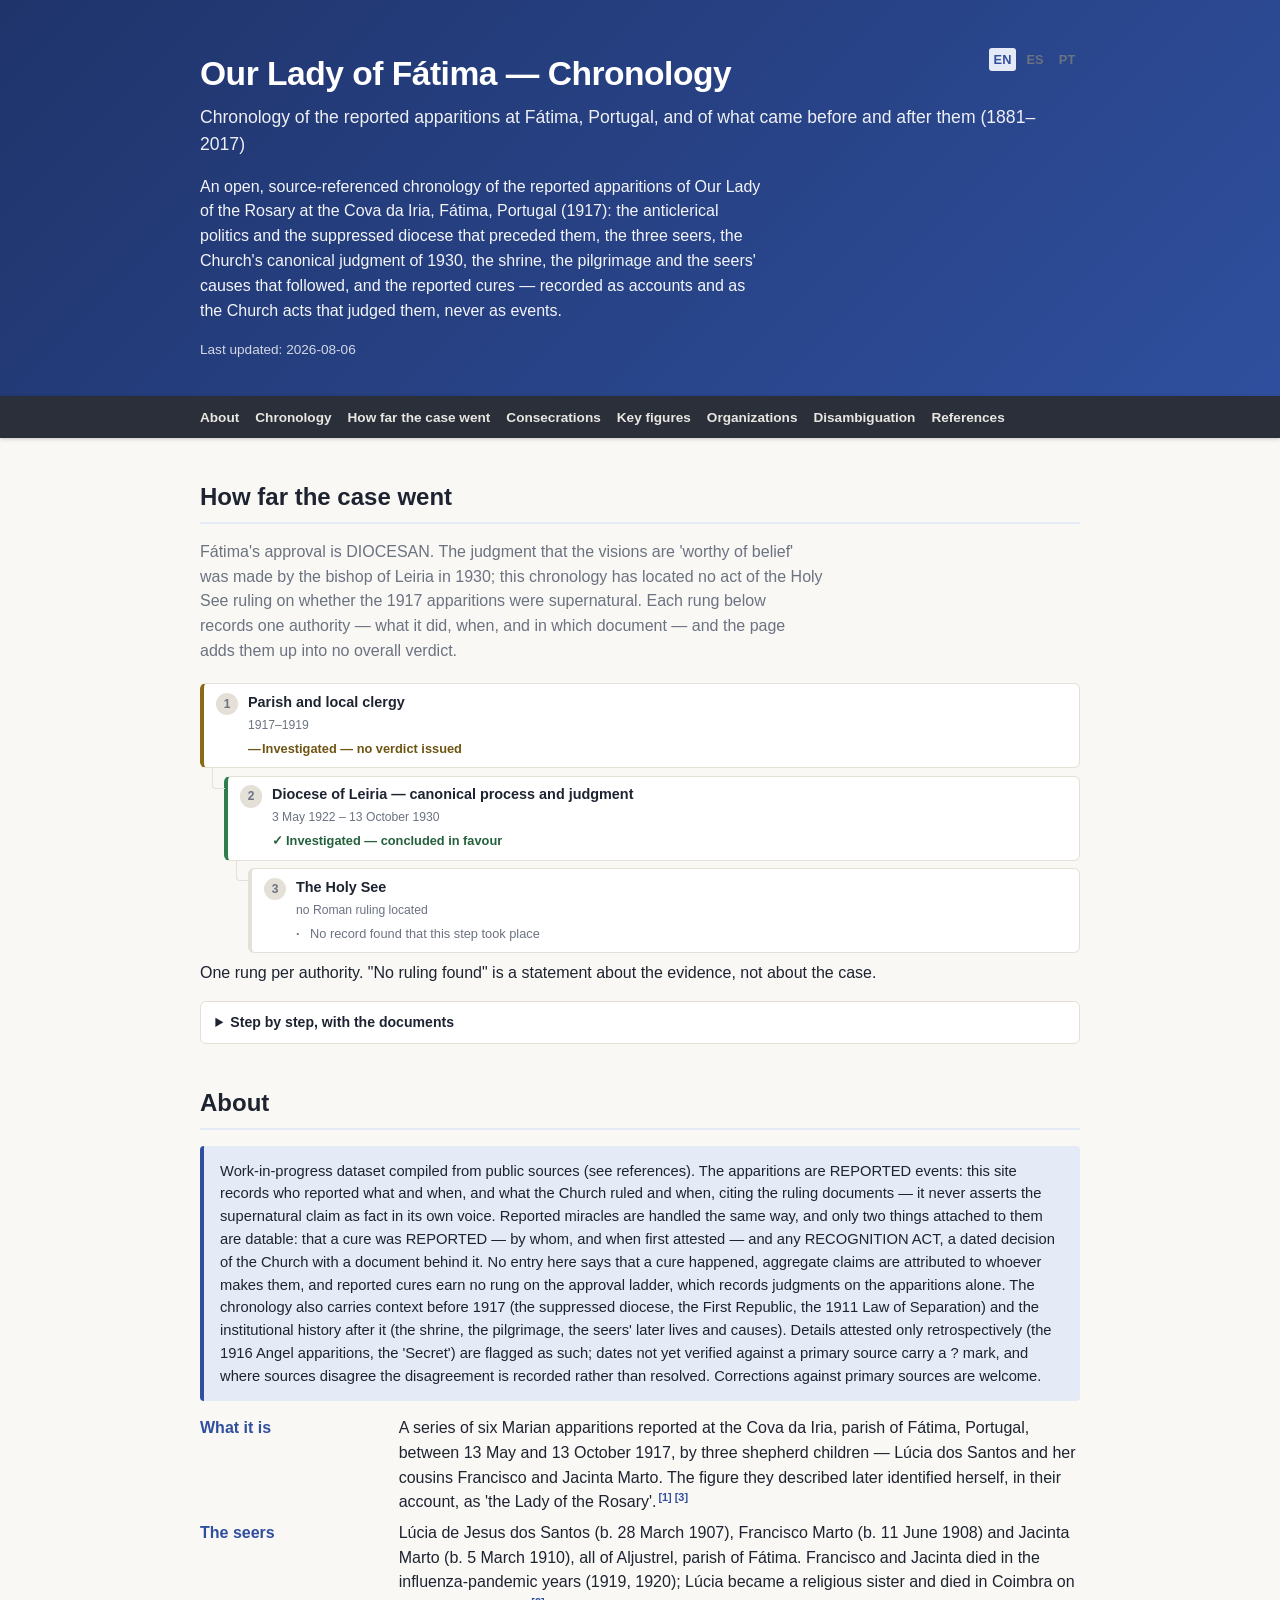
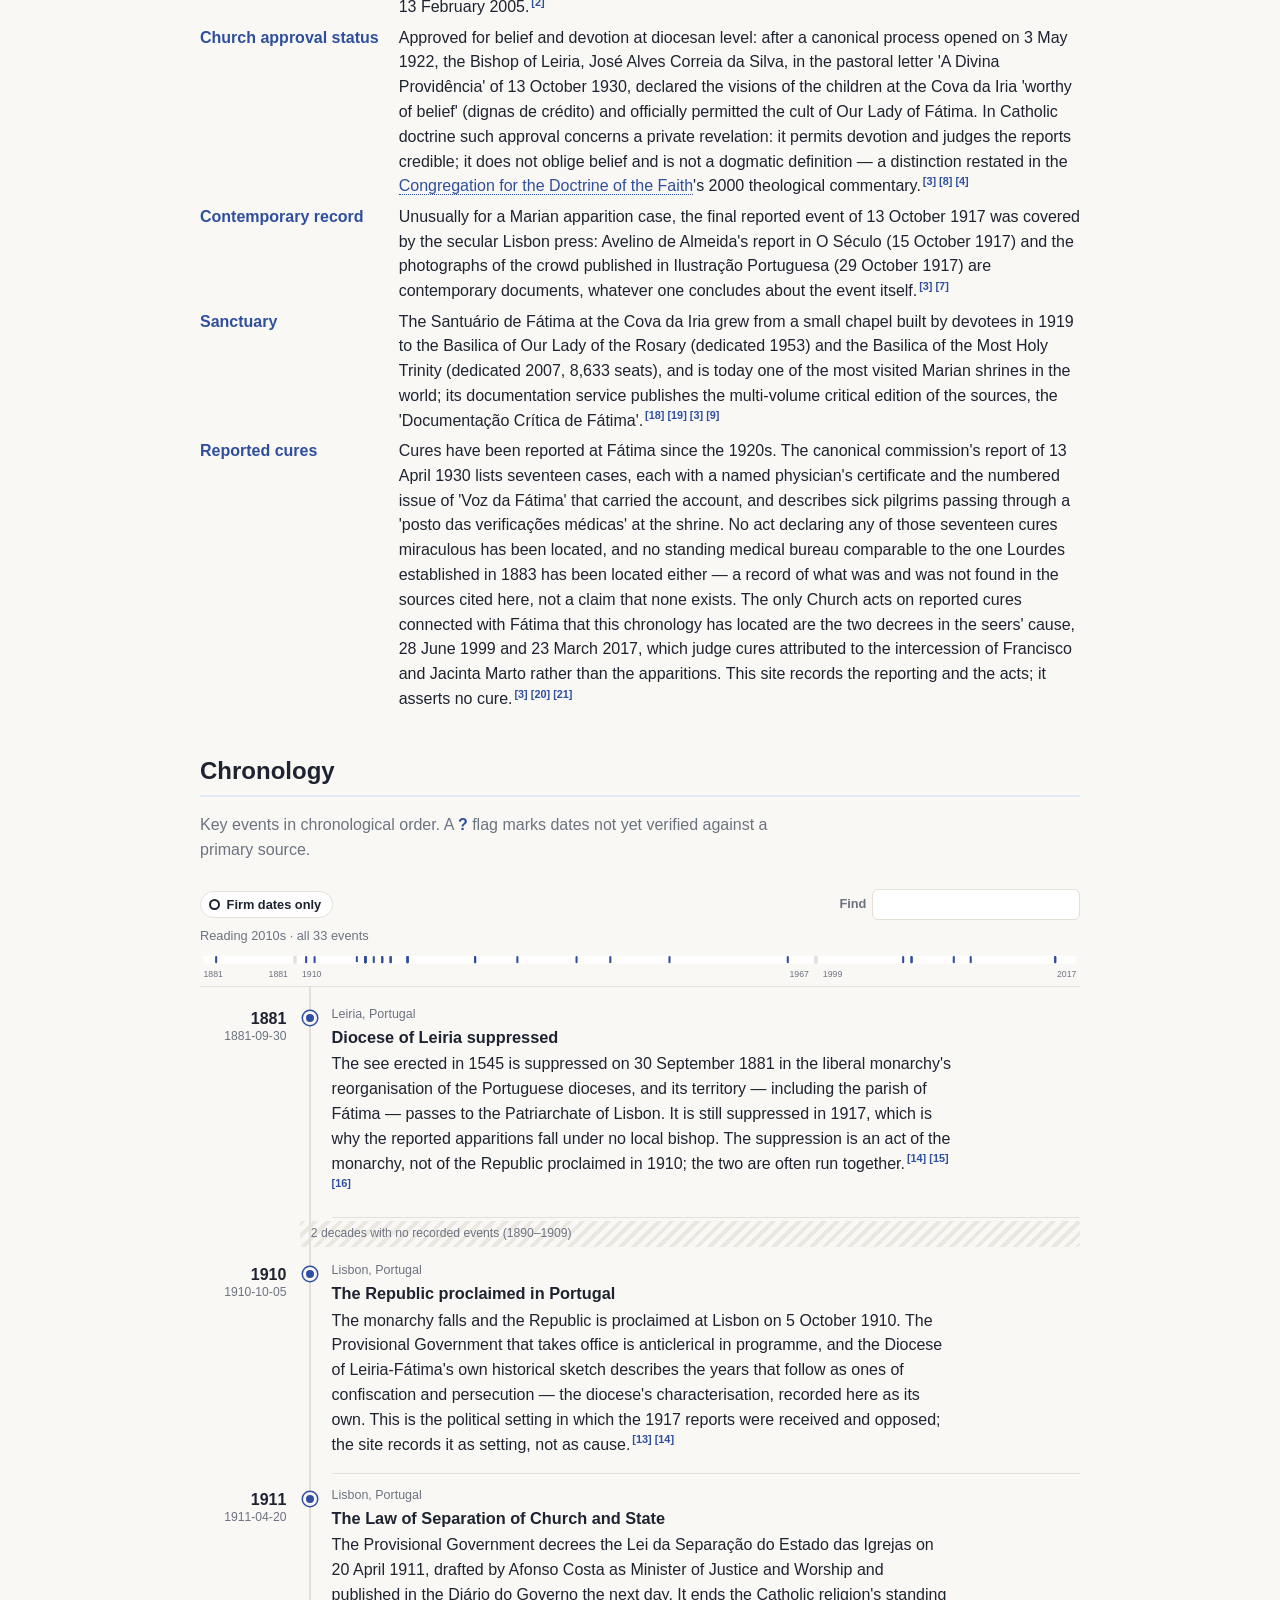
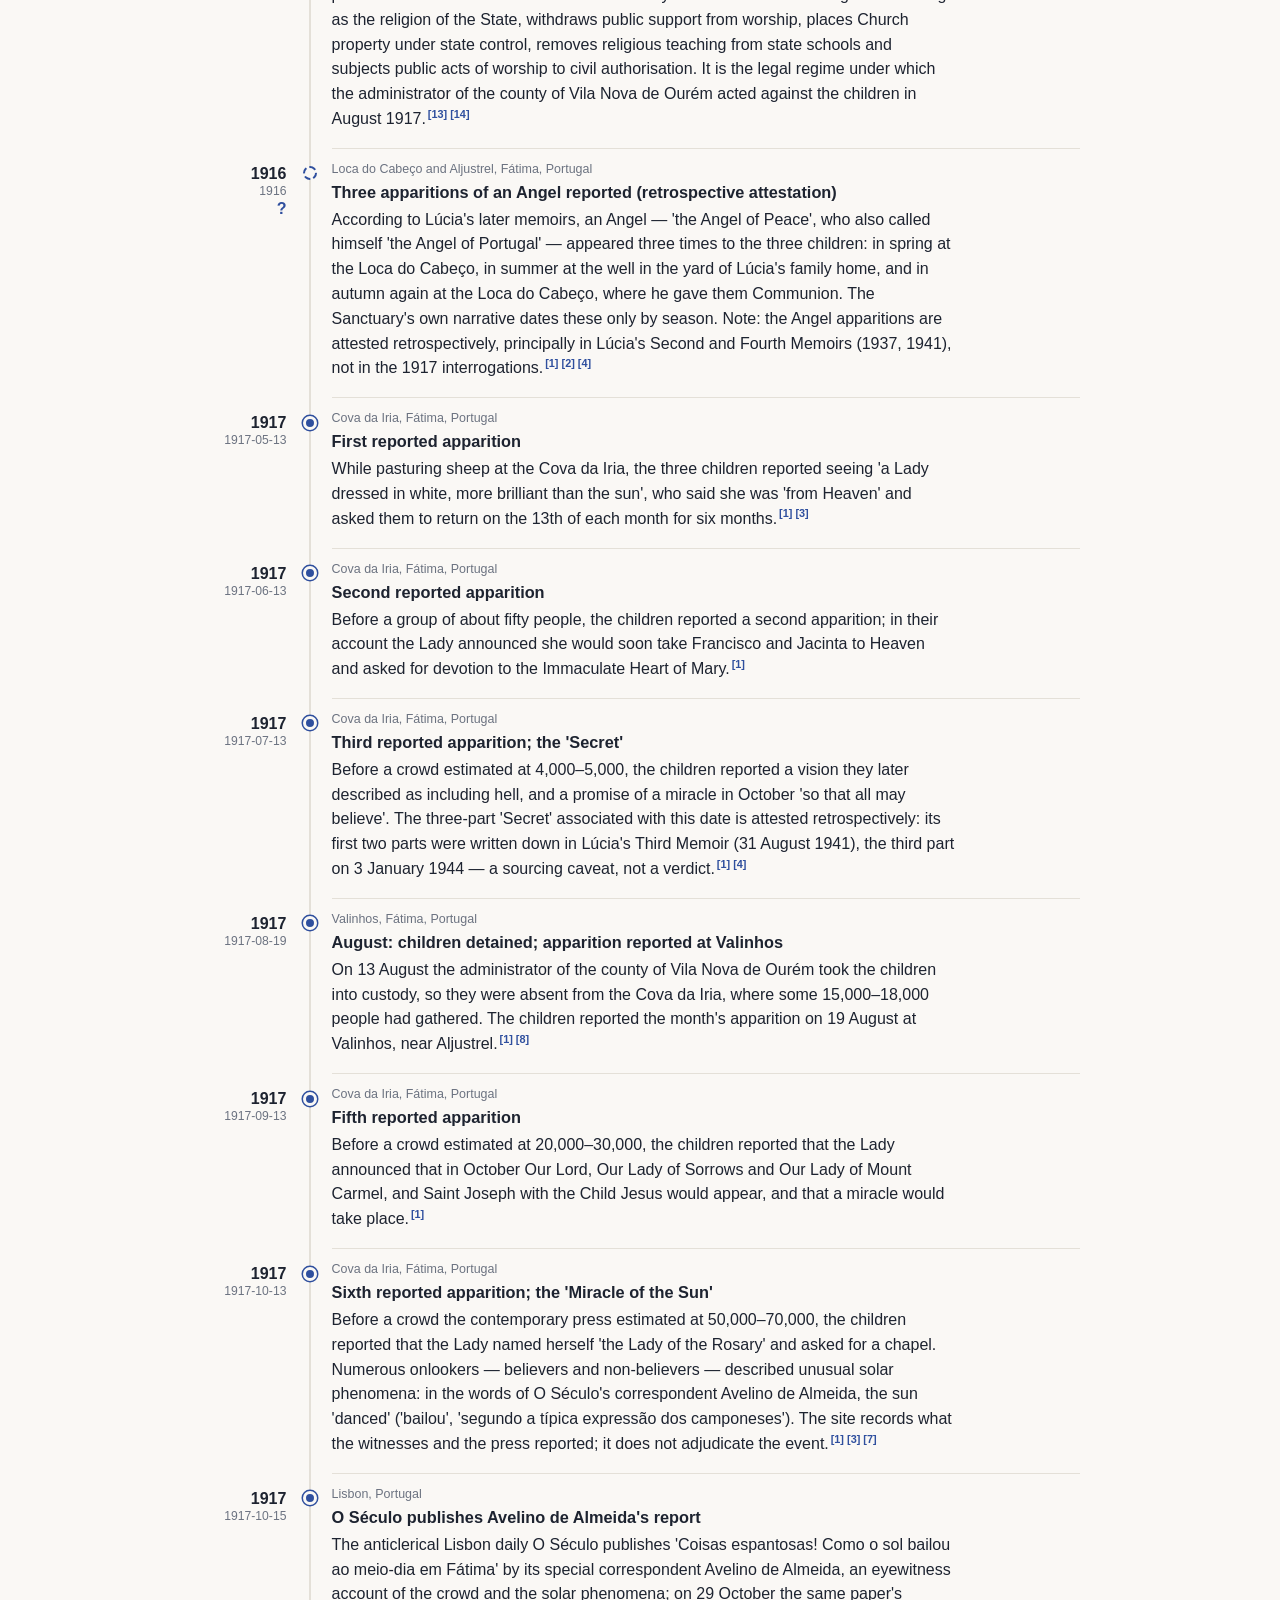
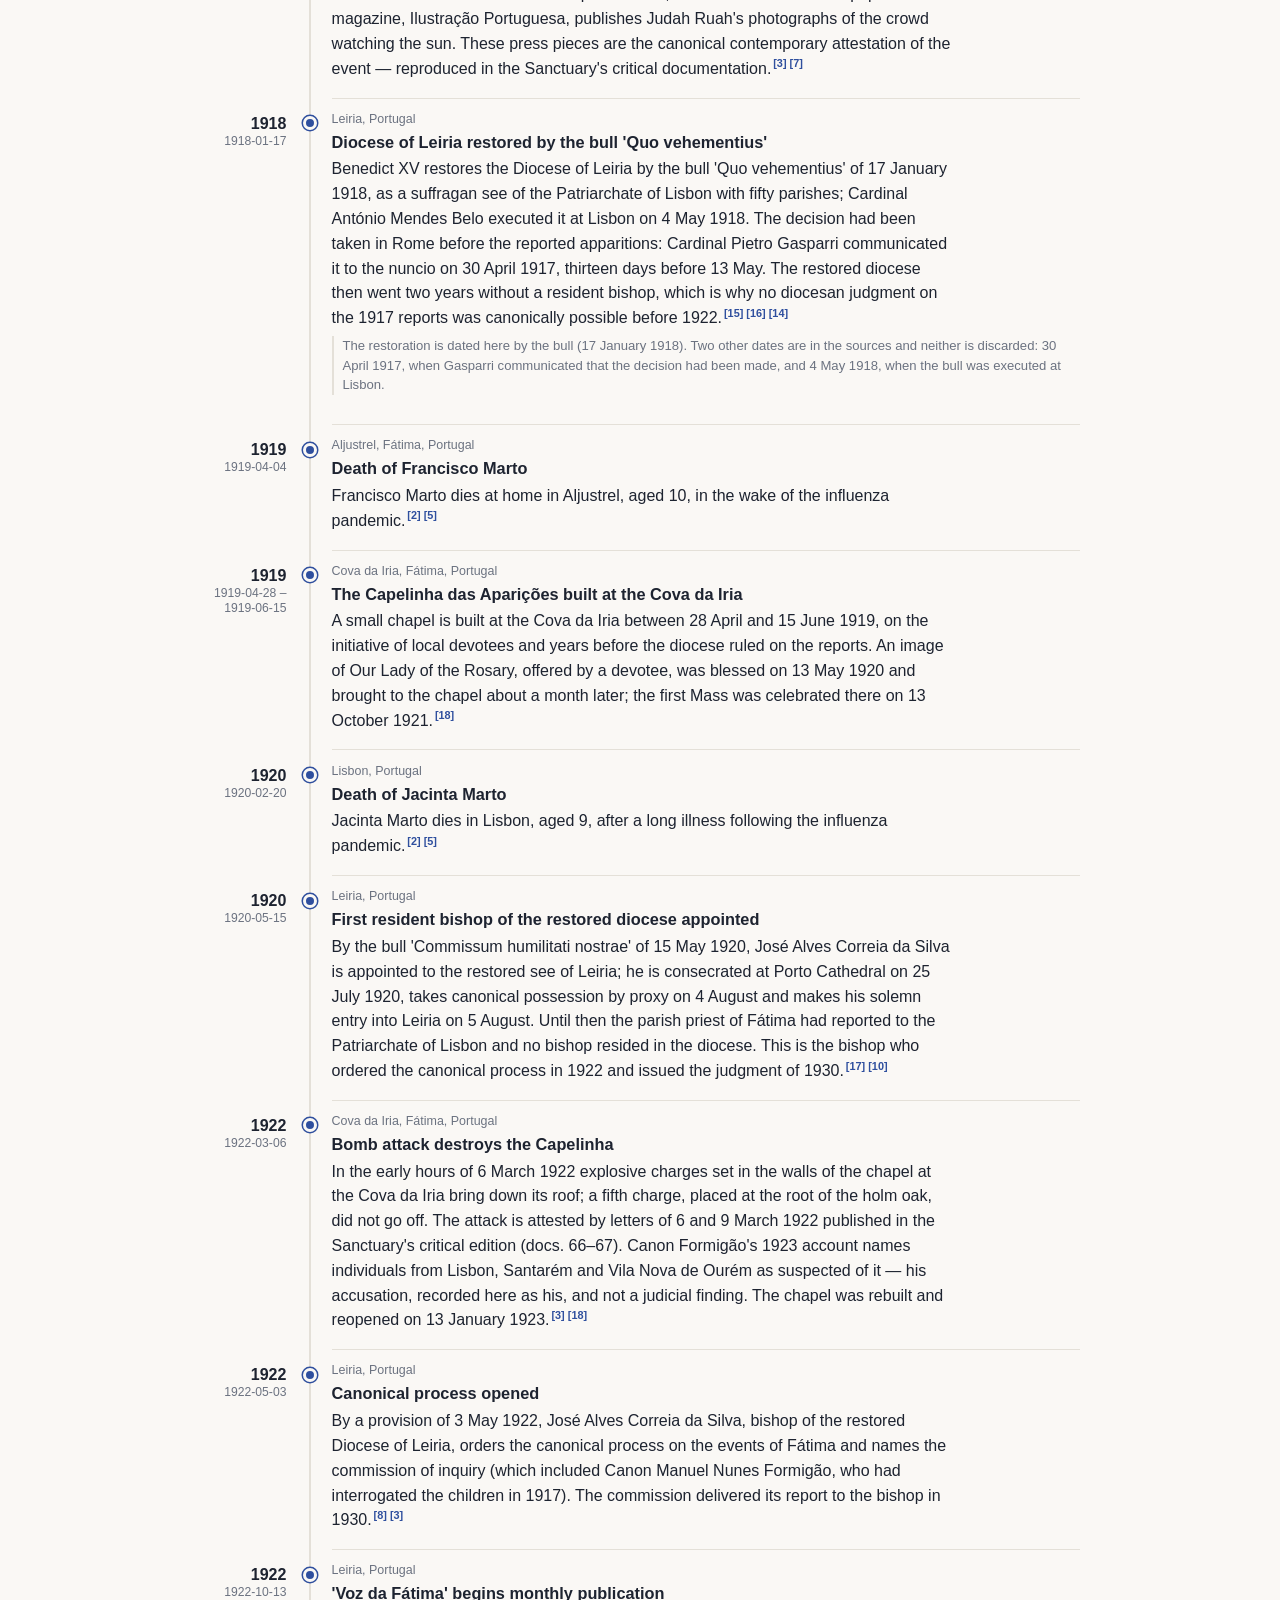
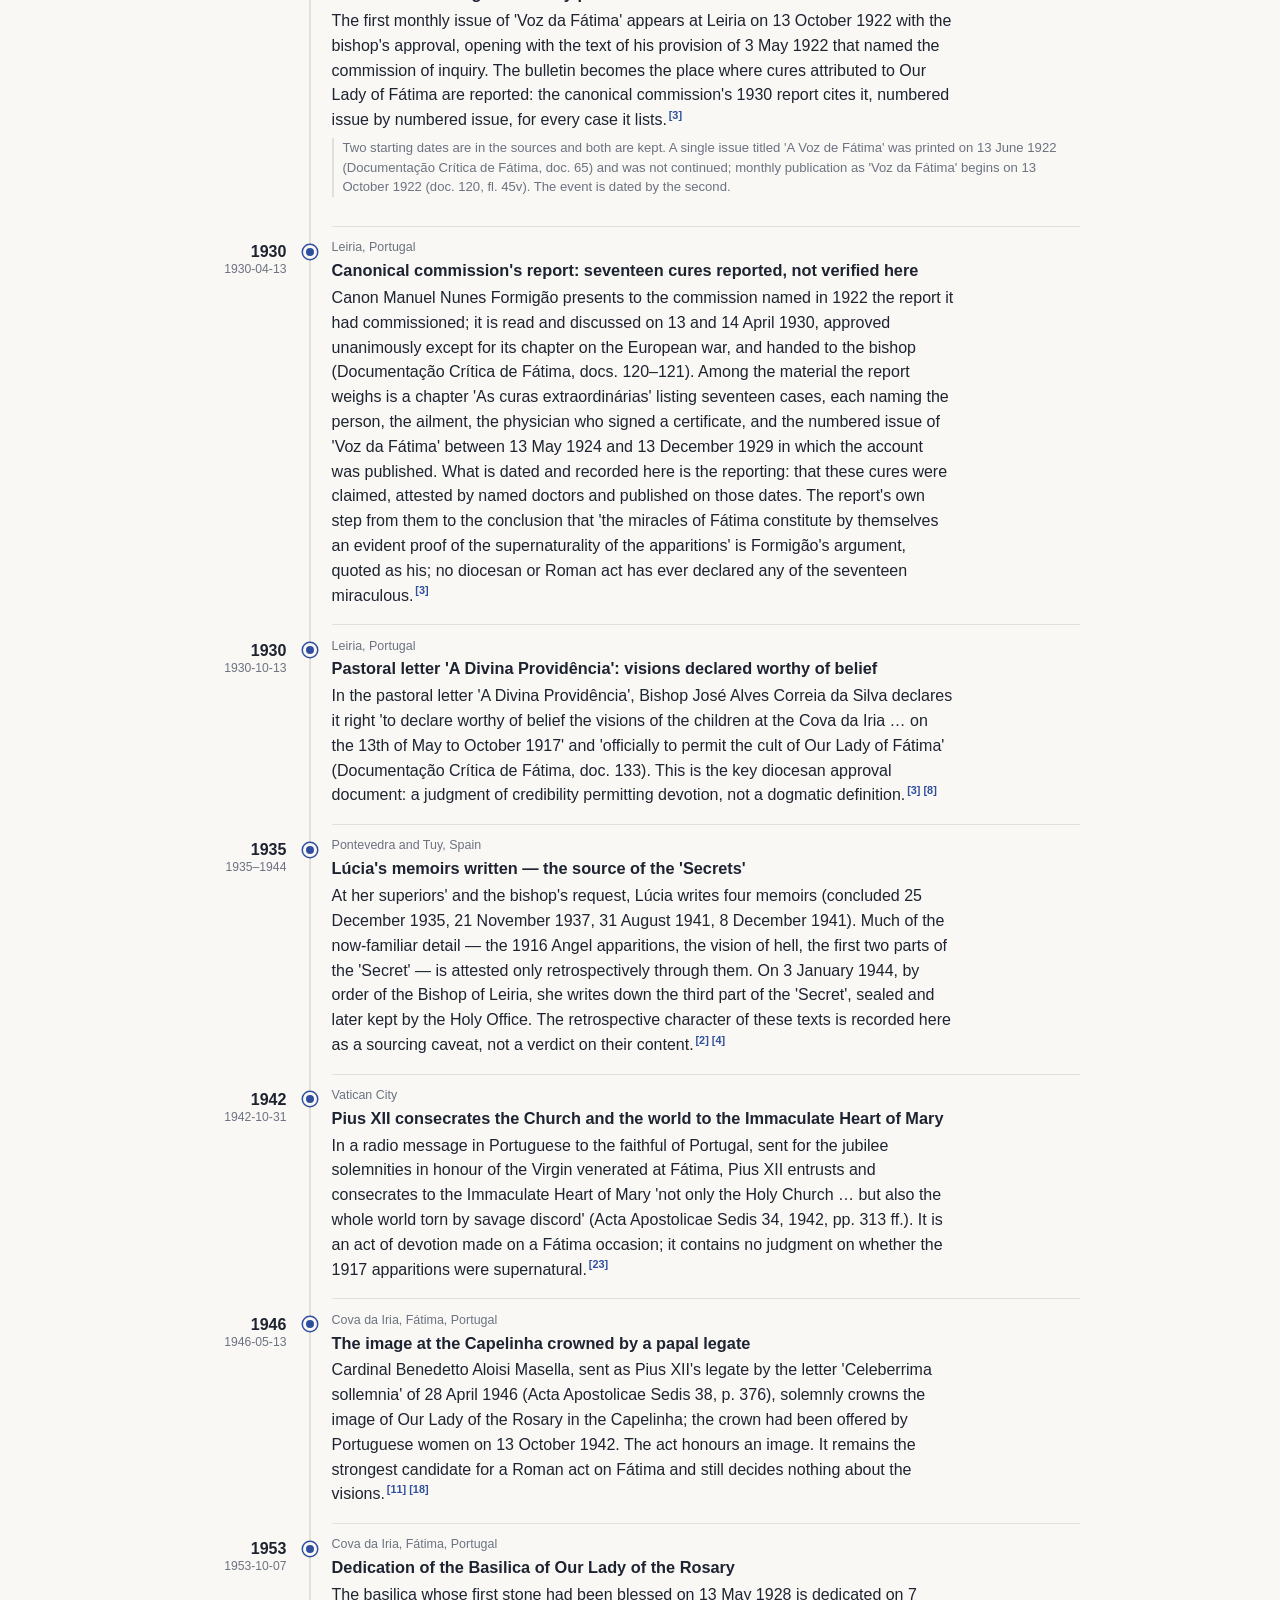
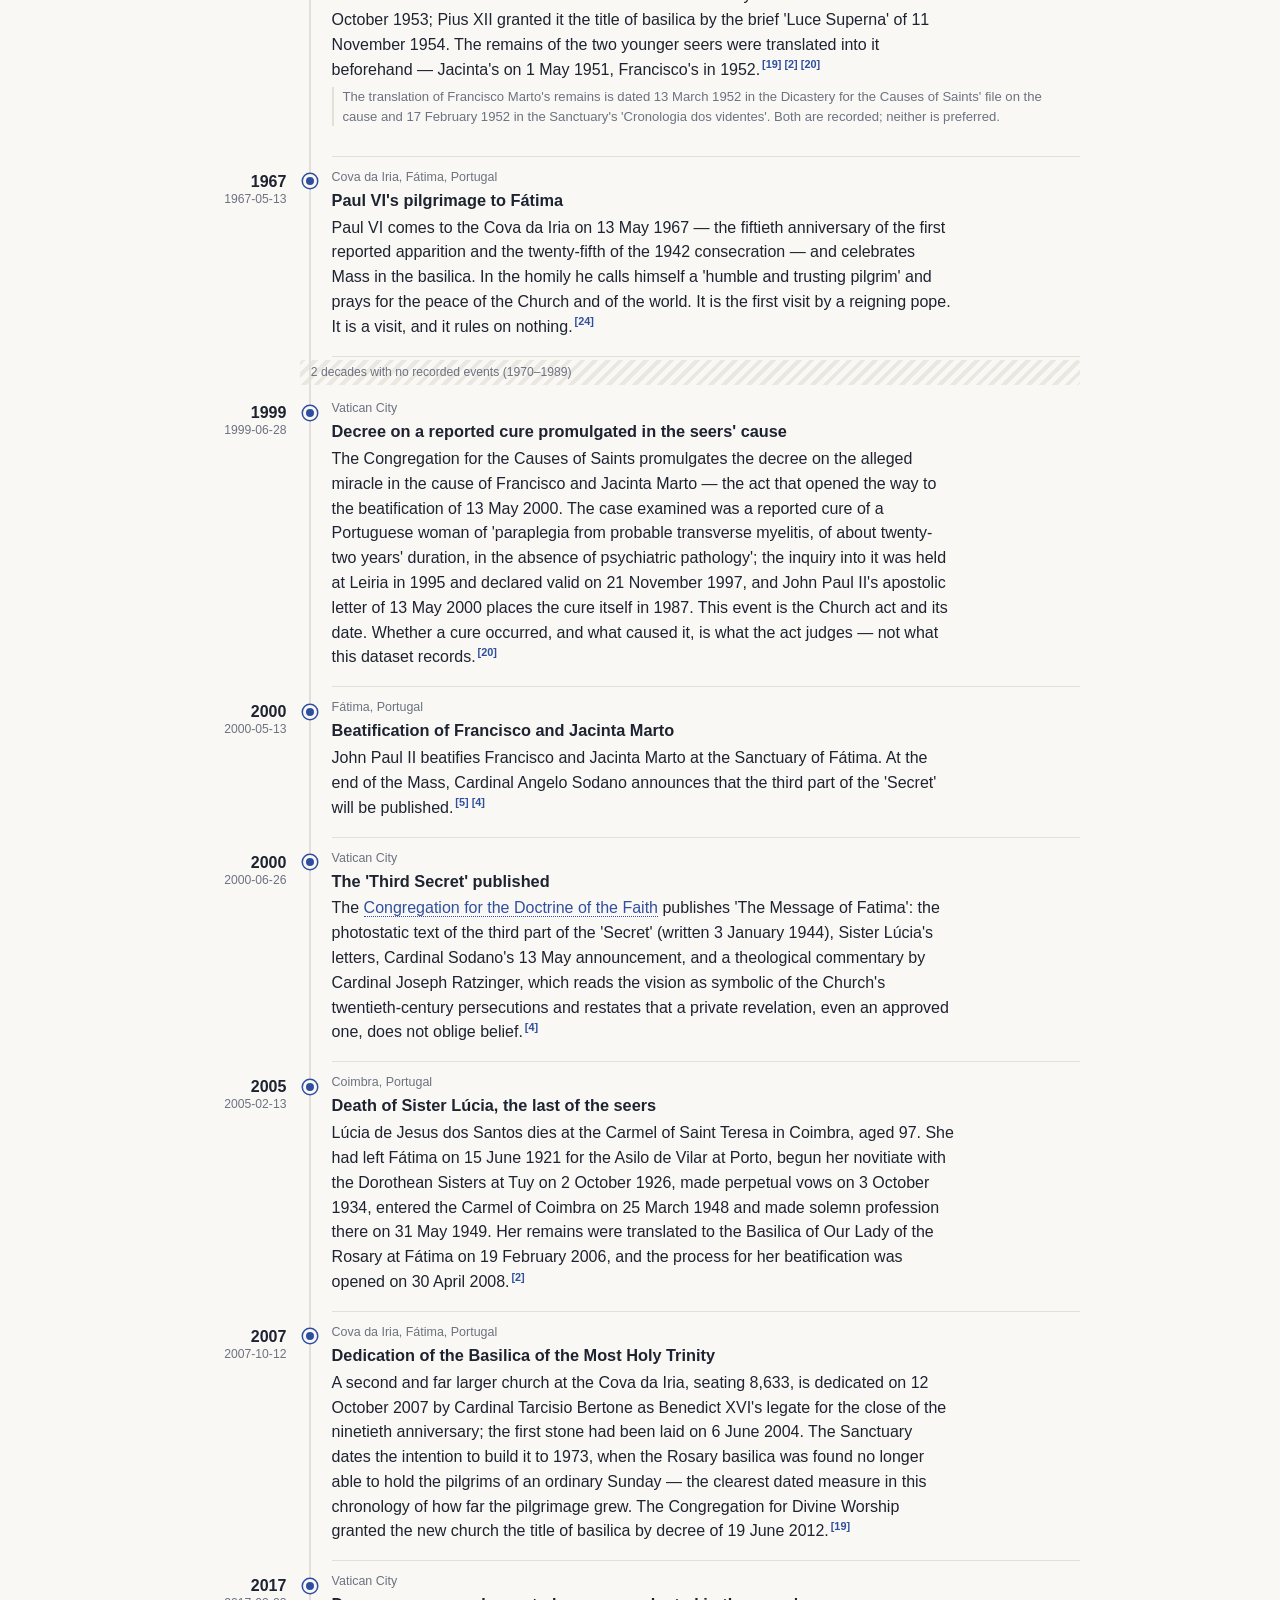
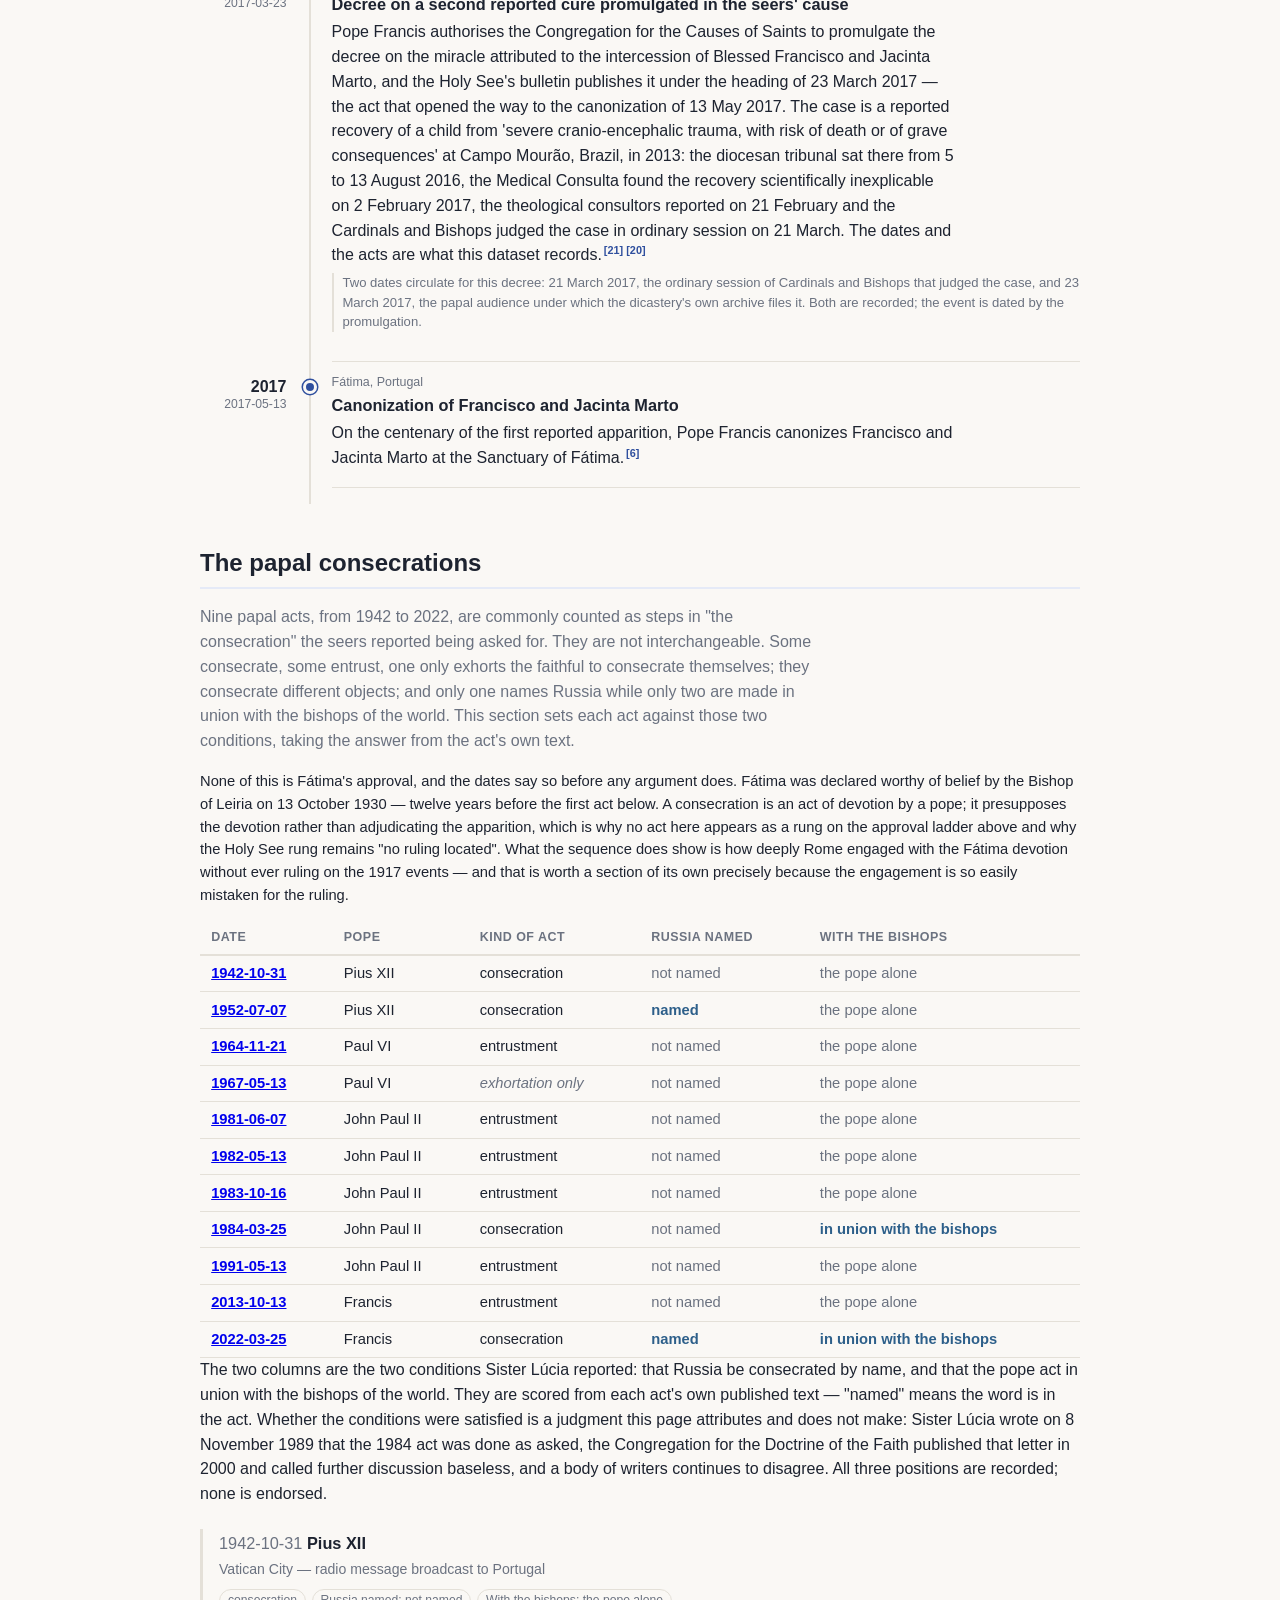
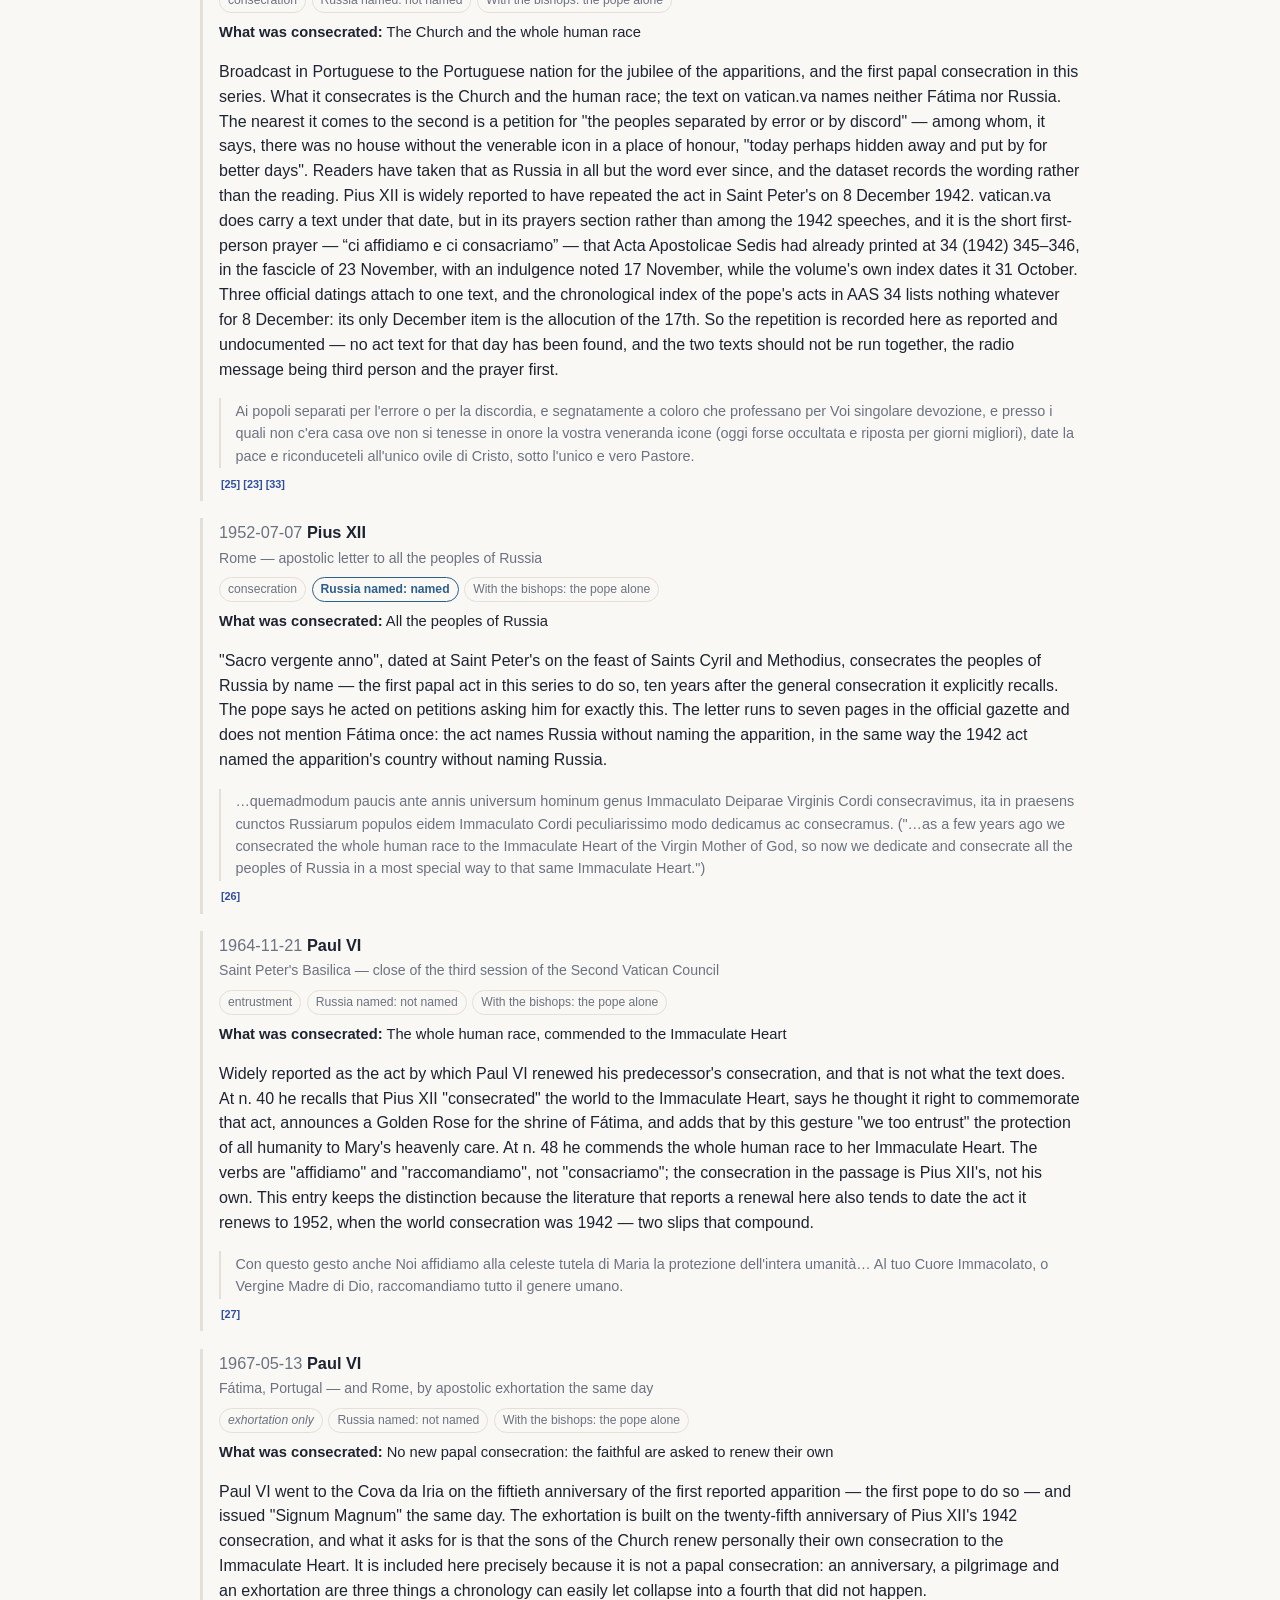
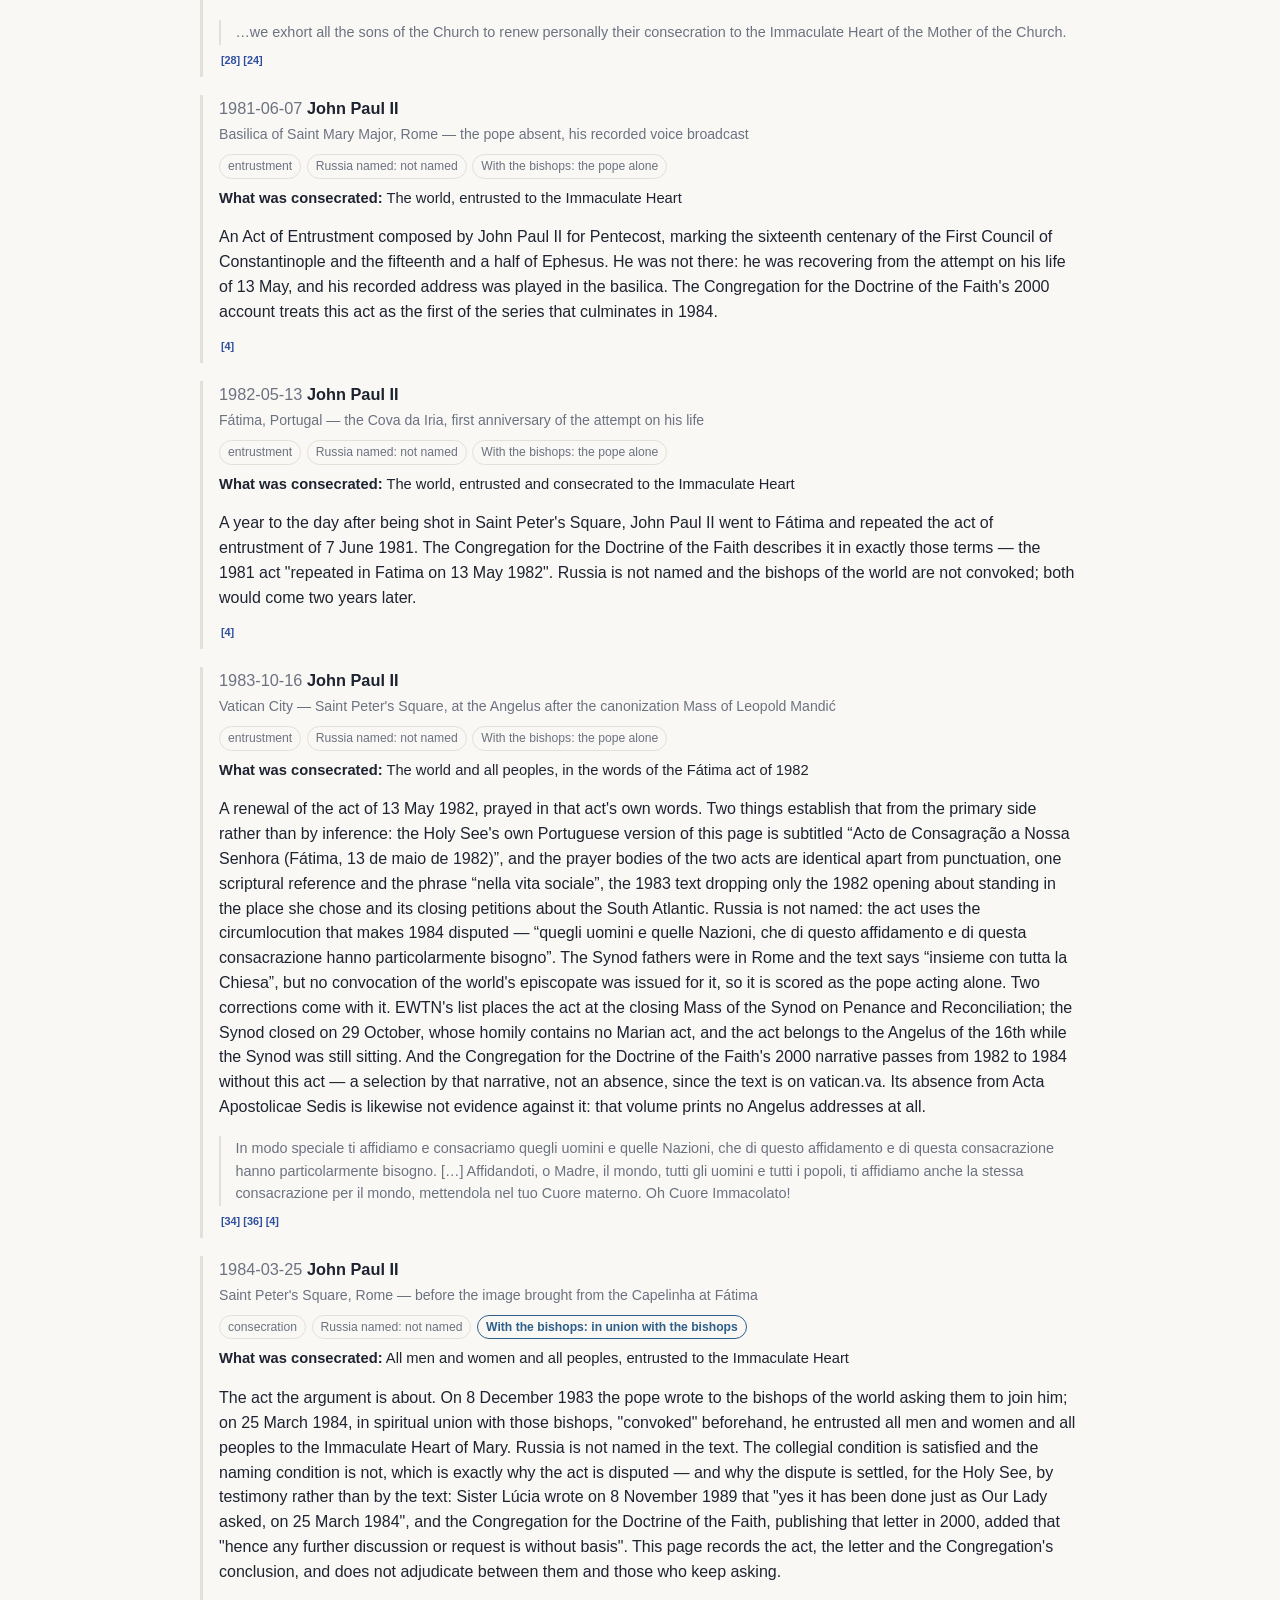
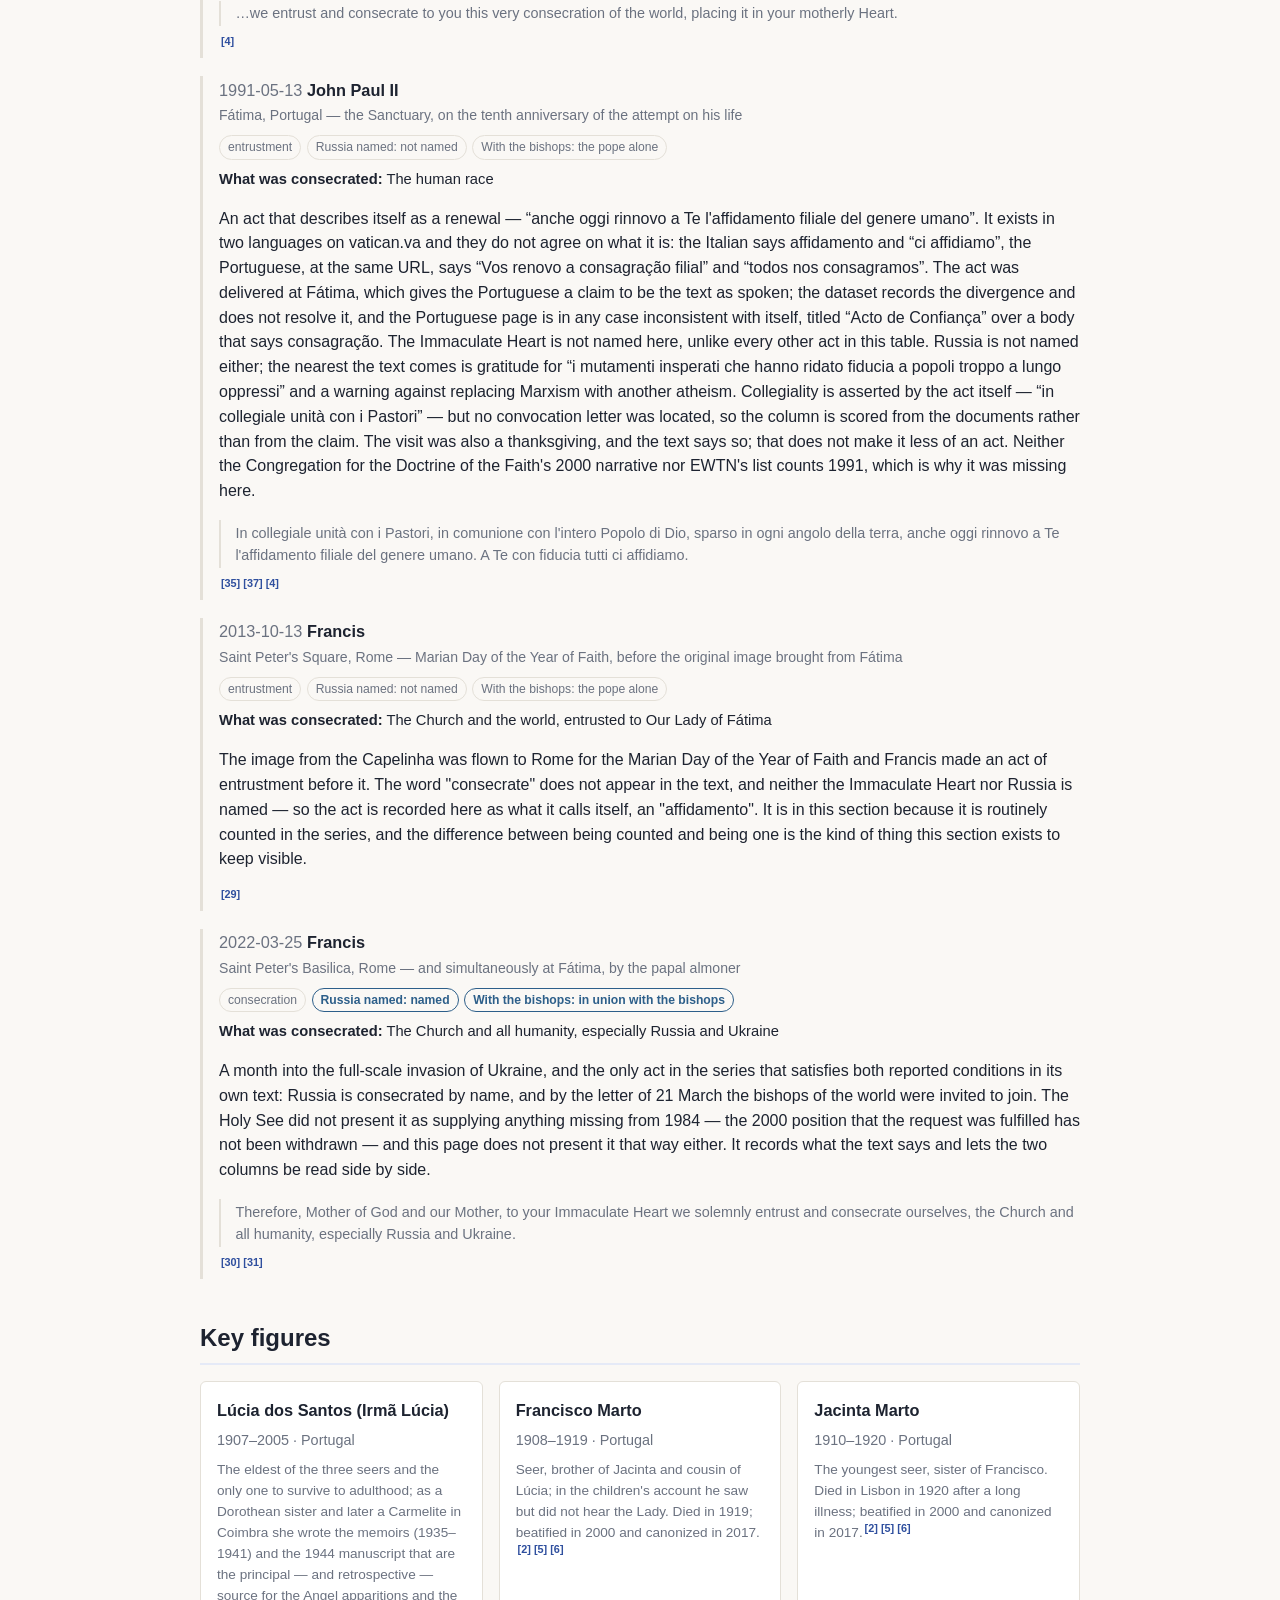
==== commit 9d4f9ee8: "Re-sync the river with core#111: full-width ribbon, lane palette Also picks up the upstreamed number" ====
--- a/docs/en/index.html
+++ b/docs/en/index.html
@@ -202,10 +202,10 @@
           <label class="rv-find">Find <input type="search" autocomplete="off"></label>
           <p class="rv-status" aria-live="polite" data-all="all {n} events" data-some="{n} of {total} events shown" data-reading="Reading"></p>
         </div>
-        <svg class="rv-ribbon" viewBox="-4 0 520 29" preserveAspectRatio="xMinYMid meet" role="img" aria-label="Overview of all 33 events; long gaps in the record are drawn as breaks">
-          <rect class="rv-row" x="0" y="2" width="512" height="9"/><rect class="rv-brk" x="54" y="2" width="4" height="9"><title>2 decades with no recorded events (1890–1909)</title></rect><rect class="rv-brk" x="358" y="2" width="4" height="9"><title>2 decades with no recorded events (1970–1989)</title></rect>
-          <line class="rv-tick rv-l0" data-i="0" x1="7.2" x2="7.2" y1="3.5" y2="9.5"/><line class="rv-tick rv-l0" data-i="1" x1="66.4" x2="66.4" y1="3.5" y2="9.5"/><line class="rv-tick rv-l0" data-i="2" x1="71.2" x2="71.2" y1="3.5" y2="9.5"/><line class="rv-tick rv-l0 rv-u" data-i="3" x1="95.2" x2="95.2" y1="3.5" y2="9.5"/><line class="rv-tick rv-l0" data-i="4" x1="100" x2="100" y1="3.5" y2="9.5"/><line class="rv-tick rv-l0" data-i="5" x1="100" x2="100" y1="3.5" y2="9.5"/><line class="rv-tick rv-l0" data-i="6" x1="100" x2="100" y1="3.5" y2="9.5"/><line class="rv-tick rv-l0" data-i="7" x1="100" x2="100" y1="3.5" y2="9.5"/><line class="rv-tick rv-l0" data-i="8" x1="100" x2="100" y1="3.5" y2="9.5"/><line class="rv-tick rv-l0" data-i="9" x1="100" x2="100" y1="3.5" y2="9.5"/><line class="rv-tick rv-l0" data-i="10" x1="100" x2="100" y1="3.5" y2="9.5"/><line class="rv-tick rv-l0" data-i="11" x1="104.8" x2="104.8" y1="3.5" y2="9.5"/><line class="rv-tick rv-l0" data-i="12" x1="109.6" x2="109.6" y1="3.5" y2="9.5"/><line class="rv-tick rv-l0" data-i="13" x1="109.6" x2="109.6" y1="3.5" y2="9.5"/><line class="rv-tick rv-l0" data-i="14" x1="114.4" x2="114.4" y1="3.5" y2="9.5"/><line class="rv-tick rv-l0" data-i="15" x1="114.4" x2="114.4" y1="3.5" y2="9.5"/><line class="rv-tick rv-l0" data-i="16" x1="124" x2="124" y1="3.5" y2="9.5"/><line class="rv-tick rv-l0" data-i="17" x1="124" x2="124" y1="3.5" y2="9.5"/><line class="rv-tick rv-l0" data-i="18" x1="124" x2="124" y1="3.5" y2="9.5"/><line class="rv-tick rv-l0" data-i="19" x1="162.4" x2="162.4" y1="3.5" y2="9.5"/><line class="rv-tick rv-l0" data-i="20" x1="162.4" x2="162.4" y1="3.5" y2="9.5"/><line class="rv-tick rv-l0" data-i="21" x1="186.4" x2="186.4" y1="3.5" y2="9.5"/><line class="rv-tick rv-l0" data-i="22" x1="220" x2="220" y1="3.5" y2="9.5"/><line class="rv-tick rv-l0" data-i="23" x1="239.2" x2="239.2" y1="3.5" y2="9.5"/><line class="rv-tick rv-l0" data-i="24" x1="272.8" x2="272.8" y1="3.5" y2="9.5"/><line class="rv-tick rv-l0" data-i="25" x1="340" x2="340" y1="3.5" y2="9.5"/><line class="rv-tick rv-l0" data-i="26" x1="413.6" x2="413.6" y1="3.5" y2="9.5"/><line class="rv-tick rv-l0" data-i="27" x1="418.4" x2="418.4" y1="3.5" y2="9.5"/><line class="rv-tick rv-l0" data-i="28" x1="418.4" x2="418.4" y1="3.5" y2="9.5"/><line class="rv-tick rv-l0" data-i="29" x1="442.4" x2="442.4" y1="3.5" y2="9.5"/><line class="rv-tick rv-l0" data-i="30" x1="452" x2="452" y1="3.5" y2="9.5"/><line class="rv-tick rv-l0" data-i="31" x1="500" x2="500" y1="3.5" y2="9.5"/><line class="rv-tick rv-l0" data-i="32" x1="500" x2="500" y1="3.5" y2="9.5"/>
-          <text class="rv-axis" x="0" y="26" text-anchor="start">1881</text><text class="rv-axis" x="64" y="26" text-anchor="start">1910</text><text class="rv-axis" x="352" y="26" text-anchor="end">1967</text><text class="rv-axis" x="368" y="26" text-anchor="start">1999</text><text class="rv-axis" x="512" y="26" text-anchor="end">2017</text><rect class="rv-win" x="0" y="0" width="0" height="13"/>
+        <svg class="rv-ribbon" viewBox="-4 0 1008 29" preserveAspectRatio="xMinYMid meet" role="img" aria-label="Overview of all 33 events; long gaps in the record are drawn as breaks">
+          <rect class="rv-row" x="0" y="2" width="1000" height="9"/><rect class="rv-brk" x="102.8" y="2" width="4" height="9"><title>2 decades with no recorded events (1890–1909)</title></rect><rect class="rv-brk" x="699.6" y="2" width="4" height="9"><title>2 decades with no recorded events (1970–1989)</title></rect>
+          <line class="rv-tick rv-l0" data-i="0" x1="14.5" x2="14.5" y1="3.5" y2="9.5"/><line class="rv-tick rv-l0" data-i="1" x1="117.6" x2="117.6" y1="3.5" y2="9.5"/><line class="rv-tick rv-l0" data-i="2" x1="127.3" x2="127.3" y1="3.5" y2="9.5"/><line class="rv-tick rv-l0 rv-u" data-i="3" x1="175.7" x2="175.7" y1="3.5" y2="9.5"/><line class="rv-tick rv-l0" data-i="4" x1="185.4" x2="185.4" y1="3.5" y2="9.5"/><line class="rv-tick rv-l0" data-i="5" x1="185.4" x2="185.4" y1="3.5" y2="9.5"/><line class="rv-tick rv-l0" data-i="6" x1="185.4" x2="185.4" y1="3.5" y2="9.5"/><line class="rv-tick rv-l0" data-i="7" x1="185.4" x2="185.4" y1="3.5" y2="9.5"/><line class="rv-tick rv-l0" data-i="8" x1="185.4" x2="185.4" y1="3.5" y2="9.5"/><line class="rv-tick rv-l0" data-i="9" x1="185.4" x2="185.4" y1="3.5" y2="9.5"/><line class="rv-tick rv-l0" data-i="10" x1="185.4" x2="185.4" y1="3.5" y2="9.5"/><line class="rv-tick rv-l0" data-i="11" x1="195.1" x2="195.1" y1="3.5" y2="9.5"/><line class="rv-tick rv-l0" data-i="12" x1="204.8" x2="204.8" y1="3.5" y2="9.5"/><line class="rv-tick rv-l0" data-i="13" x1="204.8" x2="204.8" y1="3.5" y2="9.5"/><line class="rv-tick rv-l0" data-i="14" x1="214.4" x2="214.4" y1="3.5" y2="9.5"/><line class="rv-tick rv-l0" data-i="15" x1="214.4" x2="214.4" y1="3.5" y2="9.5"/><line class="rv-tick rv-l0" data-i="16" x1="233.8" x2="233.8" y1="3.5" y2="9.5"/><line class="rv-tick rv-l0" data-i="17" x1="233.8" x2="233.8" y1="3.5" y2="9.5"/><line class="rv-tick rv-l0" data-i="18" x1="233.8" x2="233.8" y1="3.5" y2="9.5"/><line class="rv-tick rv-l0" data-i="19" x1="311.2" x2="311.2" y1="3.5" y2="9.5"/><line class="rv-tick rv-l0" data-i="20" x1="311.2" x2="311.2" y1="3.5" y2="9.5"/><line class="rv-tick rv-l0" data-i="21" x1="359.6" x2="359.6" y1="3.5" y2="9.5"/><line class="rv-tick rv-l0" data-i="22" x1="427.4" x2="427.4" y1="3.5" y2="9.5"/><line class="rv-tick rv-l0" data-i="23" x1="466.1" x2="466.1" y1="3.5" y2="9.5"/><line class="rv-tick rv-l0" data-i="24" x1="533.9" x2="533.9" y1="3.5" y2="9.5"/><line class="rv-tick rv-l0" data-i="25" x1="669.4" x2="669.4" y1="3.5" y2="9.5"/><line class="rv-tick rv-l0" data-i="26" x1="801.6" x2="801.6" y1="3.5" y2="9.5"/><line class="rv-tick rv-l0" data-i="27" x1="811.2" x2="811.2" y1="3.5" y2="9.5"/><line class="rv-tick rv-l0" data-i="28" x1="811.2" x2="811.2" y1="3.5" y2="9.5"/><line class="rv-tick rv-l0" data-i="29" x1="859.6" x2="859.6" y1="3.5" y2="9.5"/><line class="rv-tick rv-l0" data-i="30" x1="879" x2="879" y1="3.5" y2="9.5"/><line class="rv-tick rv-l0" data-i="31" x1="975.8" x2="975.8" y1="3.5" y2="9.5"/><line class="rv-tick rv-l0" data-i="32" x1="975.8" x2="975.8" y1="3.5" y2="9.5"/>
+          <text class="rv-axis" x="0" y="26" text-anchor="start">1881</text><text class="rv-axis" x="96.8" y="26" text-anchor="end">1881</text><text class="rv-axis" x="112.8" y="26" text-anchor="start">1910</text><text class="rv-axis" x="693.6" y="26" text-anchor="end">1967</text><text class="rv-axis" x="709.6" y="26" text-anchor="start">1999</text><text class="rv-axis" x="1000" y="26" text-anchor="end">2017</text><rect class="rv-win" x="0" y="0" width="0" height="13"/>
         </svg>
       </div>
       <ol class="rv-list" style="--lanes:1">
--- a/docs/styles.css
+++ b/docs/styles.css
@@ -597,18 +597,21 @@
 
 /* ---------------------------------------------------------------------------
    Time river (core#108): the chronology as lane tracks, opt-in with
-   meta.layout "river". Lane 0 is the site accent; the others are fixed hues
-   chosen to stay apart from each other and readable on the light ground.
+   meta.layout "river". A single-track river takes the site accent. With a
+   lane taxonomy (.rv-lanes) every lane takes a fixed hue from one palette,
+   chosen to stay apart from each other and readable on the light ground; a
+   site accent could otherwise land next to one of them (rcc: rose on rose).
    --------------------------------------------------------------------------- */
 .river { --rv-tw: 20px; --rv-yw: 5.6rem; --rv-top: 2.6rem; }
 .rv-l0 { --c: var(--accent); }
+.rv-lanes .rv-l0 { --c: #4338a0; }
 .rv-l1 { --c: #13776d; }
 .rv-l2 { --c: #a8620f; }
-.rv-l3 { --c: #b03a5b; }
-.rv-l4 { --c: #3f6ea8; }
-.rv-l5 { --c: #6b7a1f; }
-.rv-l6 { --c: #7d3c98; }
-.rv-l7 { --c: #8a5a44; }
+.rv-l3 { --c: #b0306a; }
+.rv-l4 { --c: #2f7fb5; }
+.rv-l5 { --c: #5e7a1a; }
+.rv-l6 { --c: #8a5a44; }
+.rv-l7 { --c: #555f6d; }
 .rv-bar { background: var(--bg); padding: .6rem 0 .4rem; border-bottom: 1px solid var(--line); display: grid; gap: .5rem; z-index: 5; }
 @media (min-width: 700px) and (min-height: 640px) { .rv-bar { position: sticky; top: var(--rv-top); } }
 .rv-controls { display: flex; flex-wrap: wrap; gap: .4rem .5rem; align-items: center; }
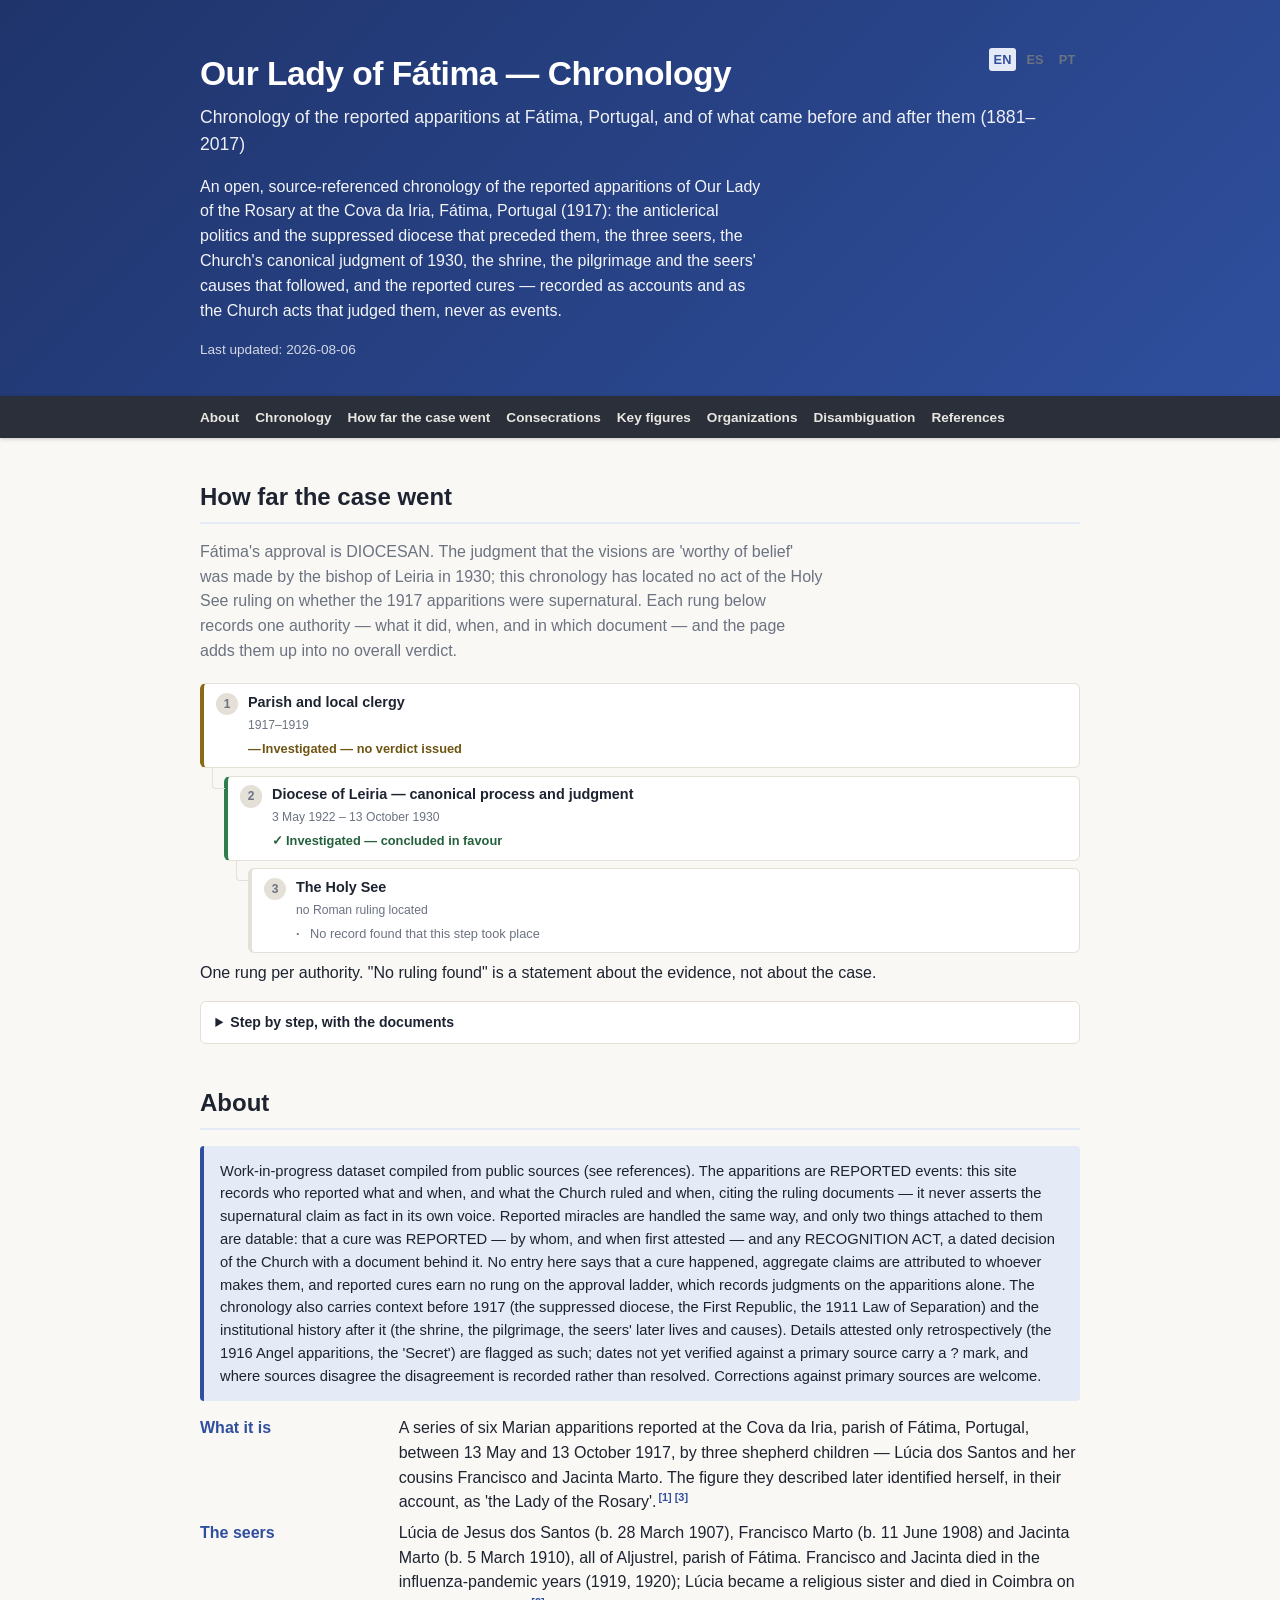
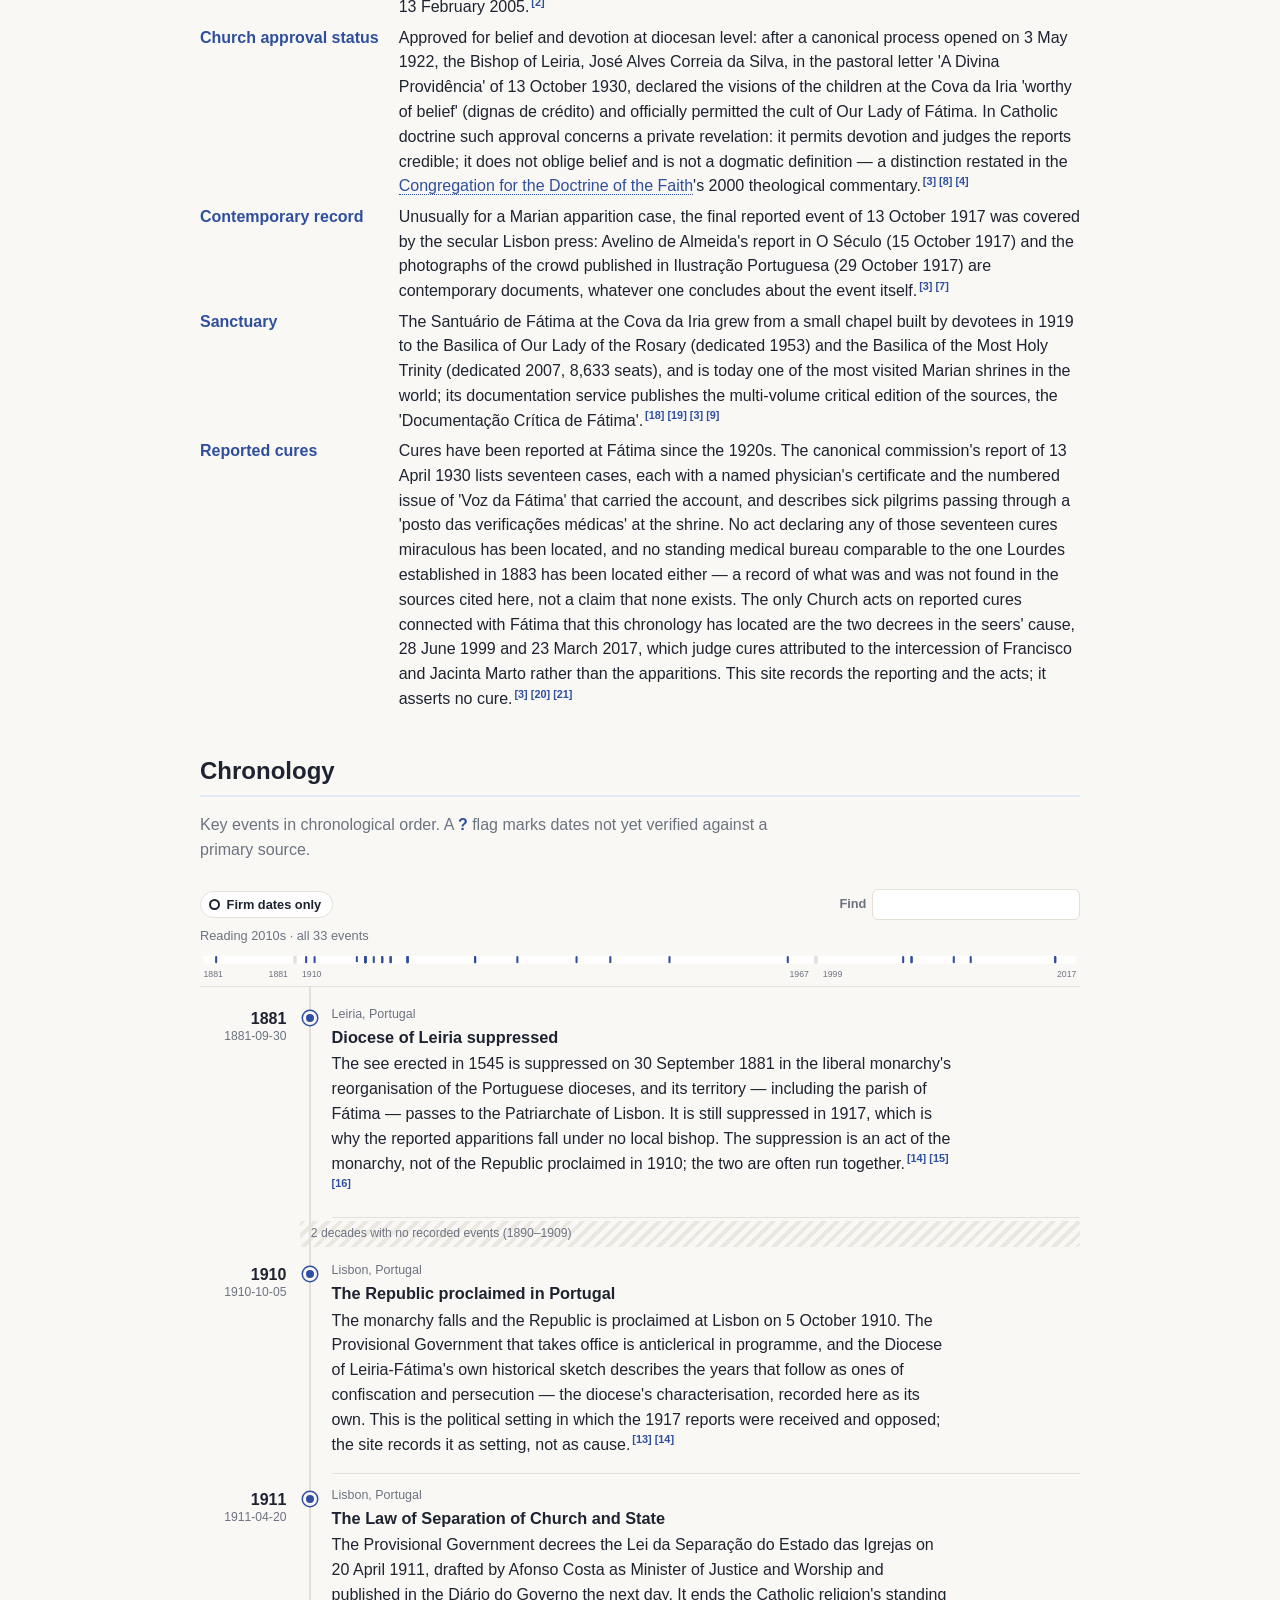
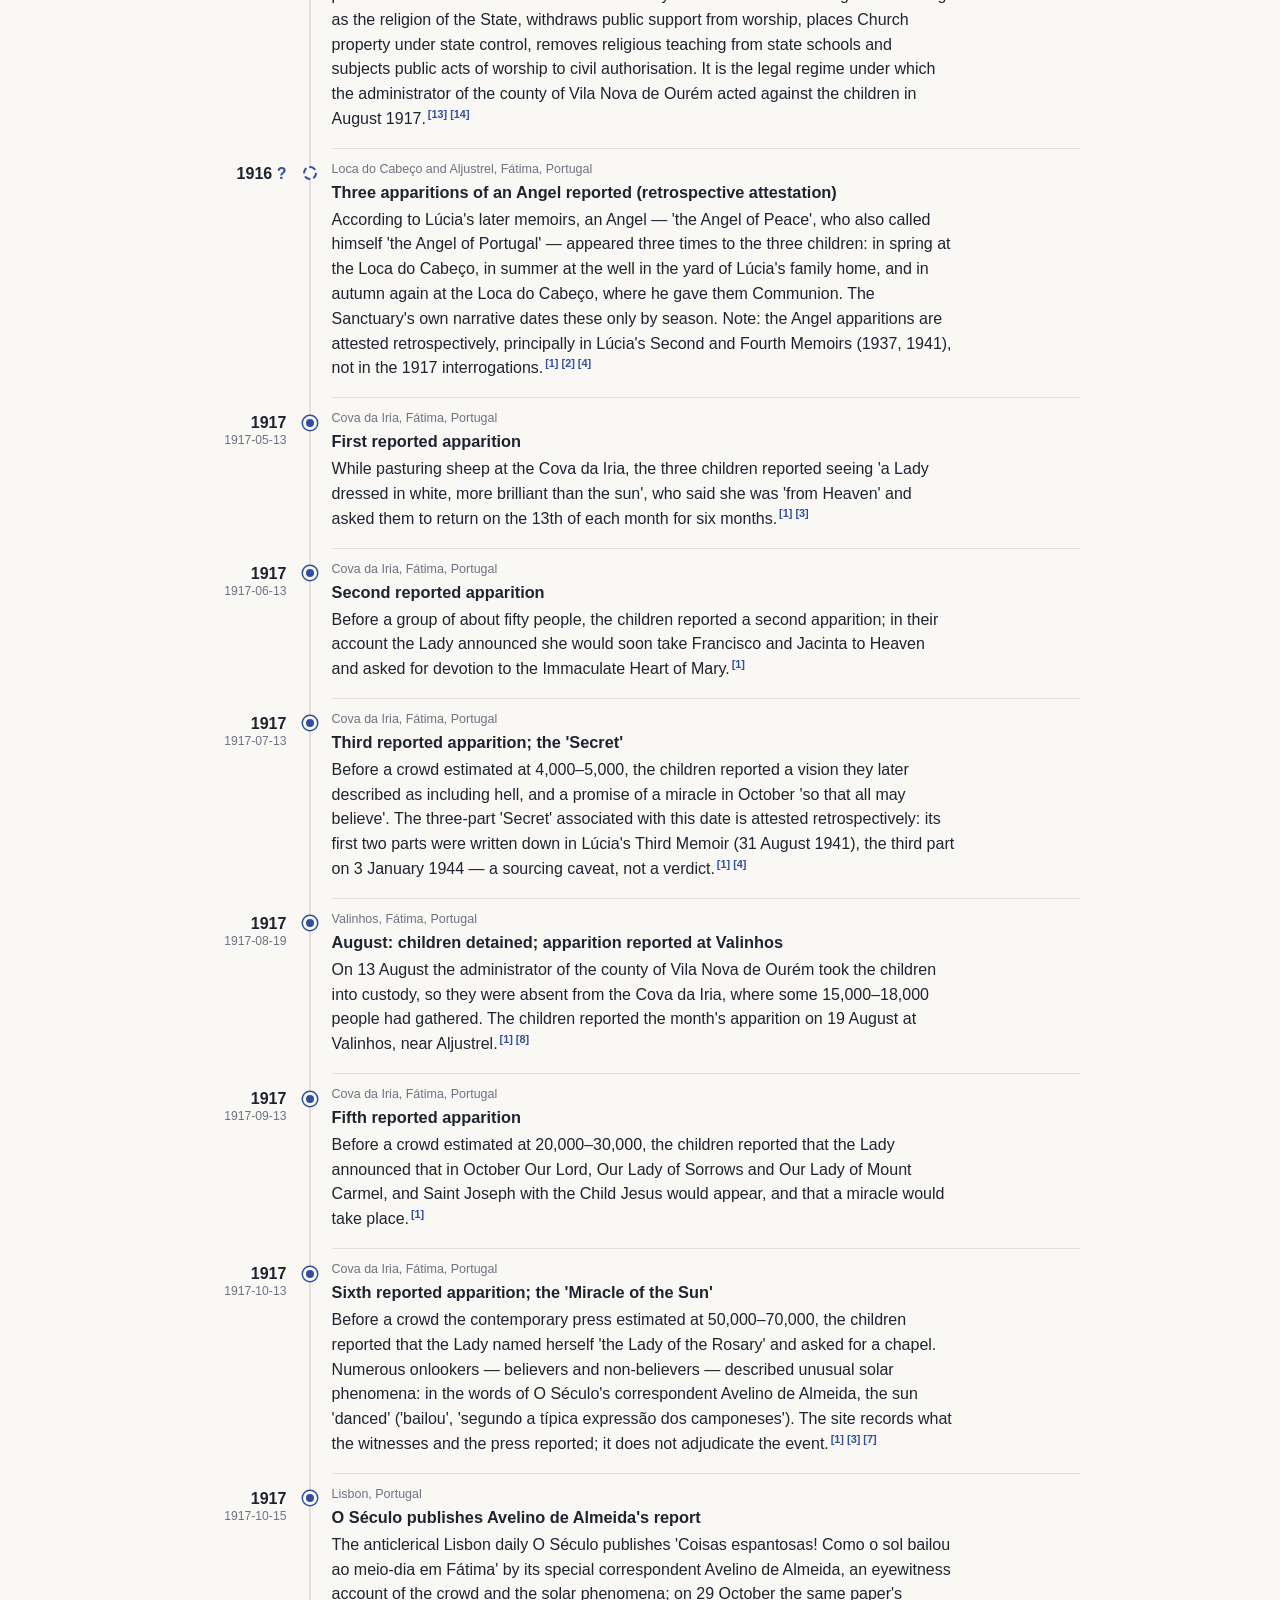
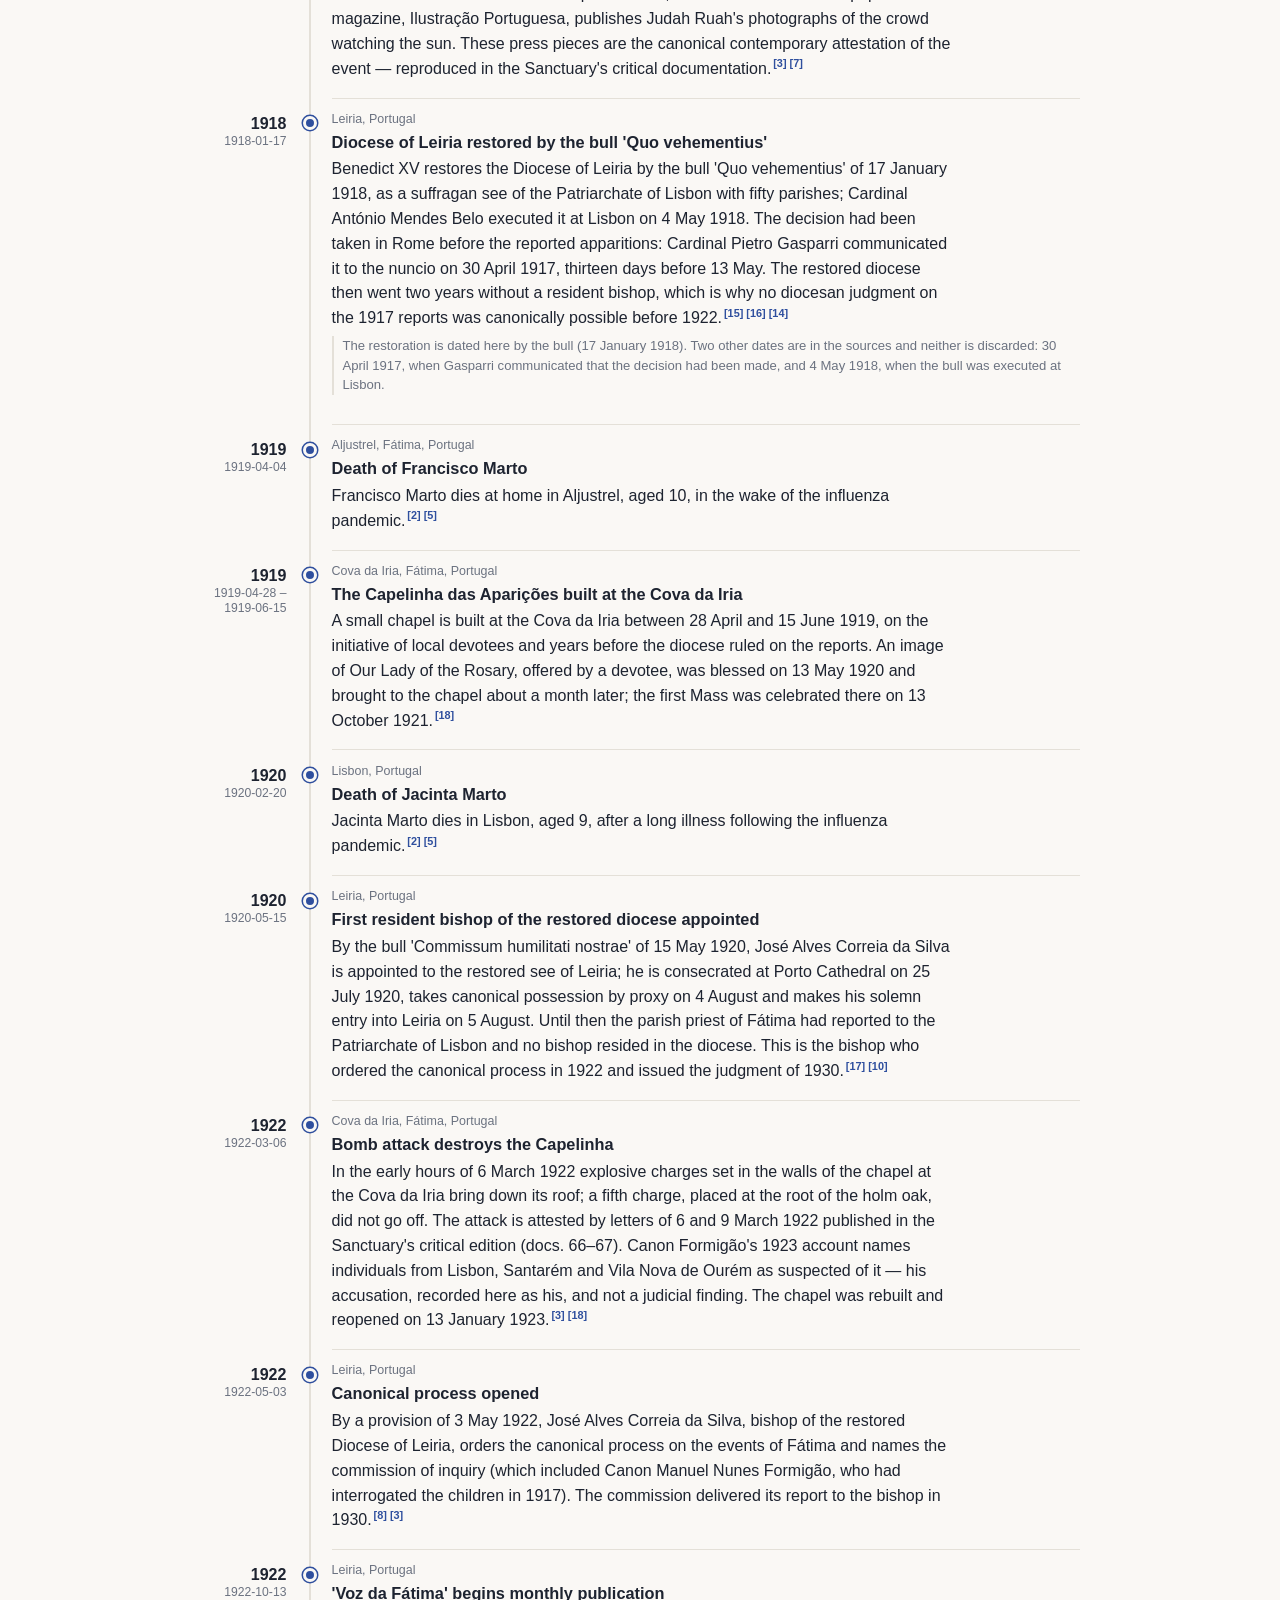
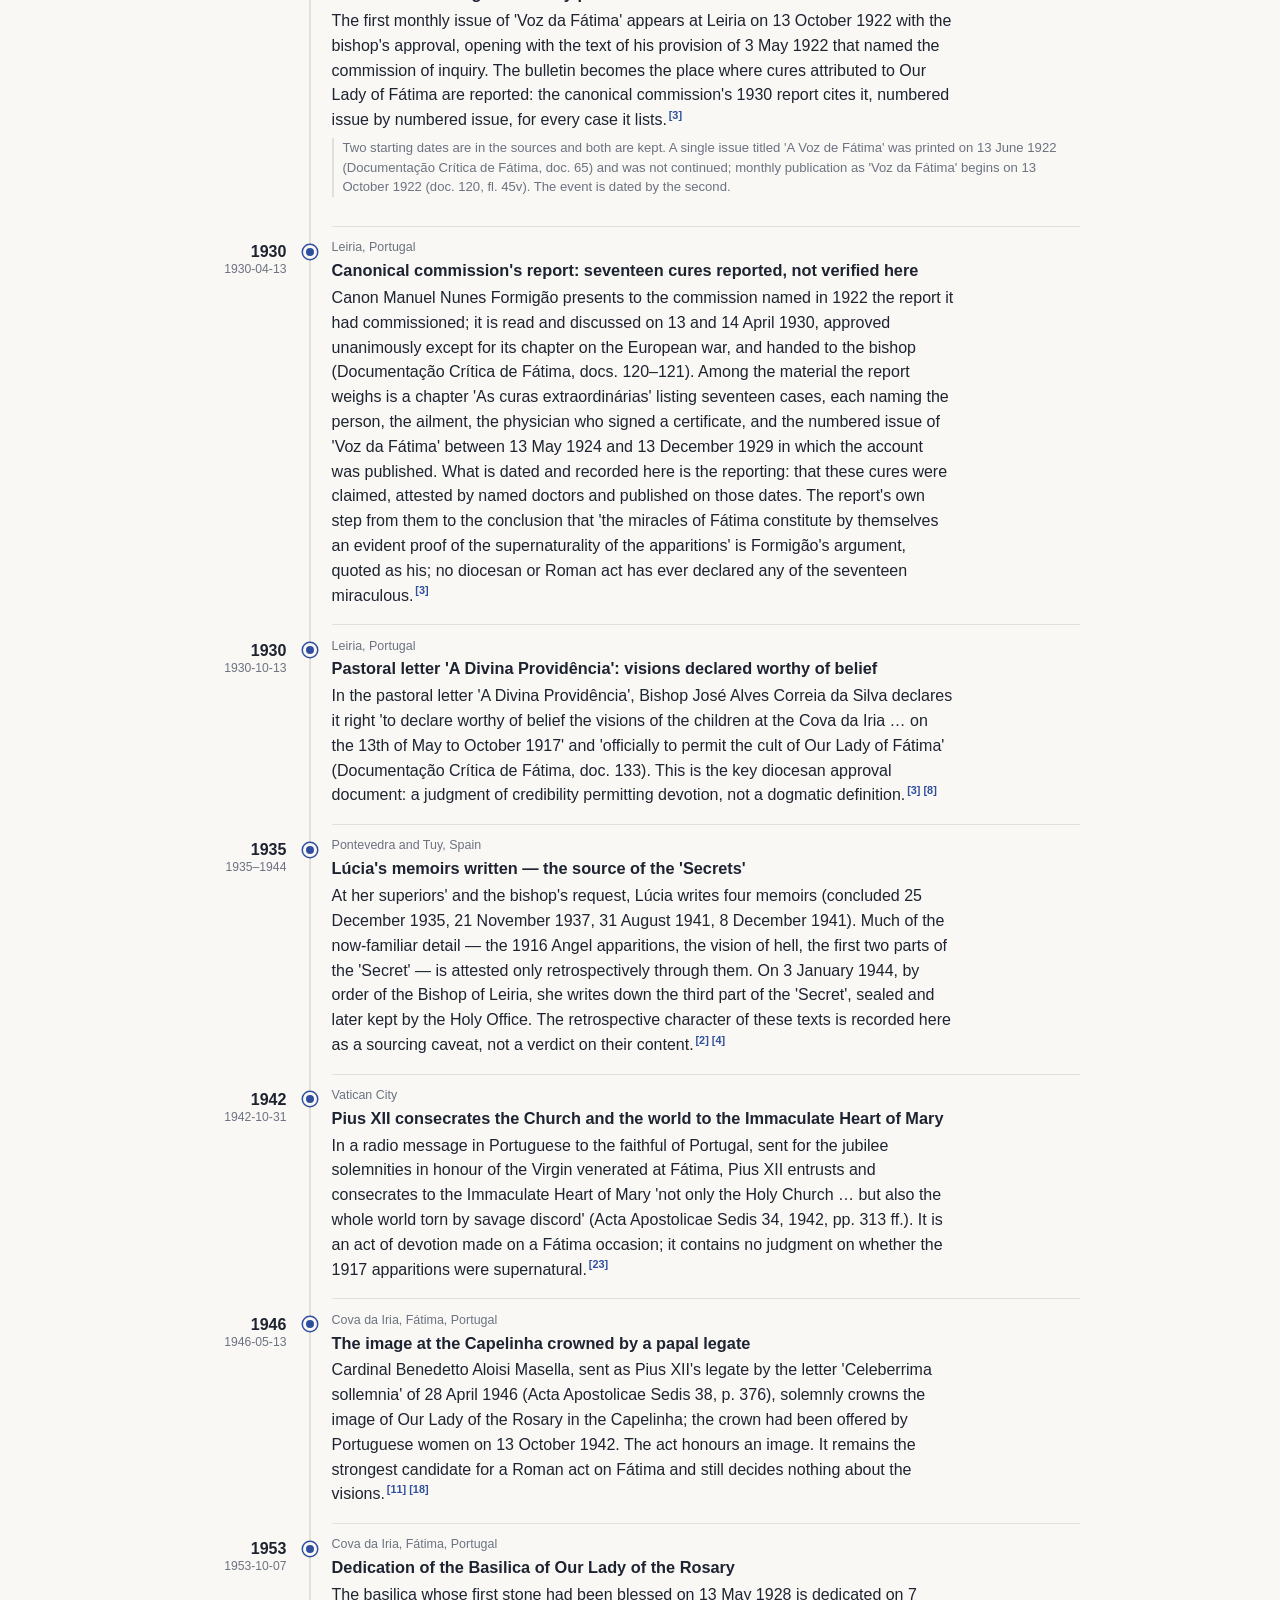
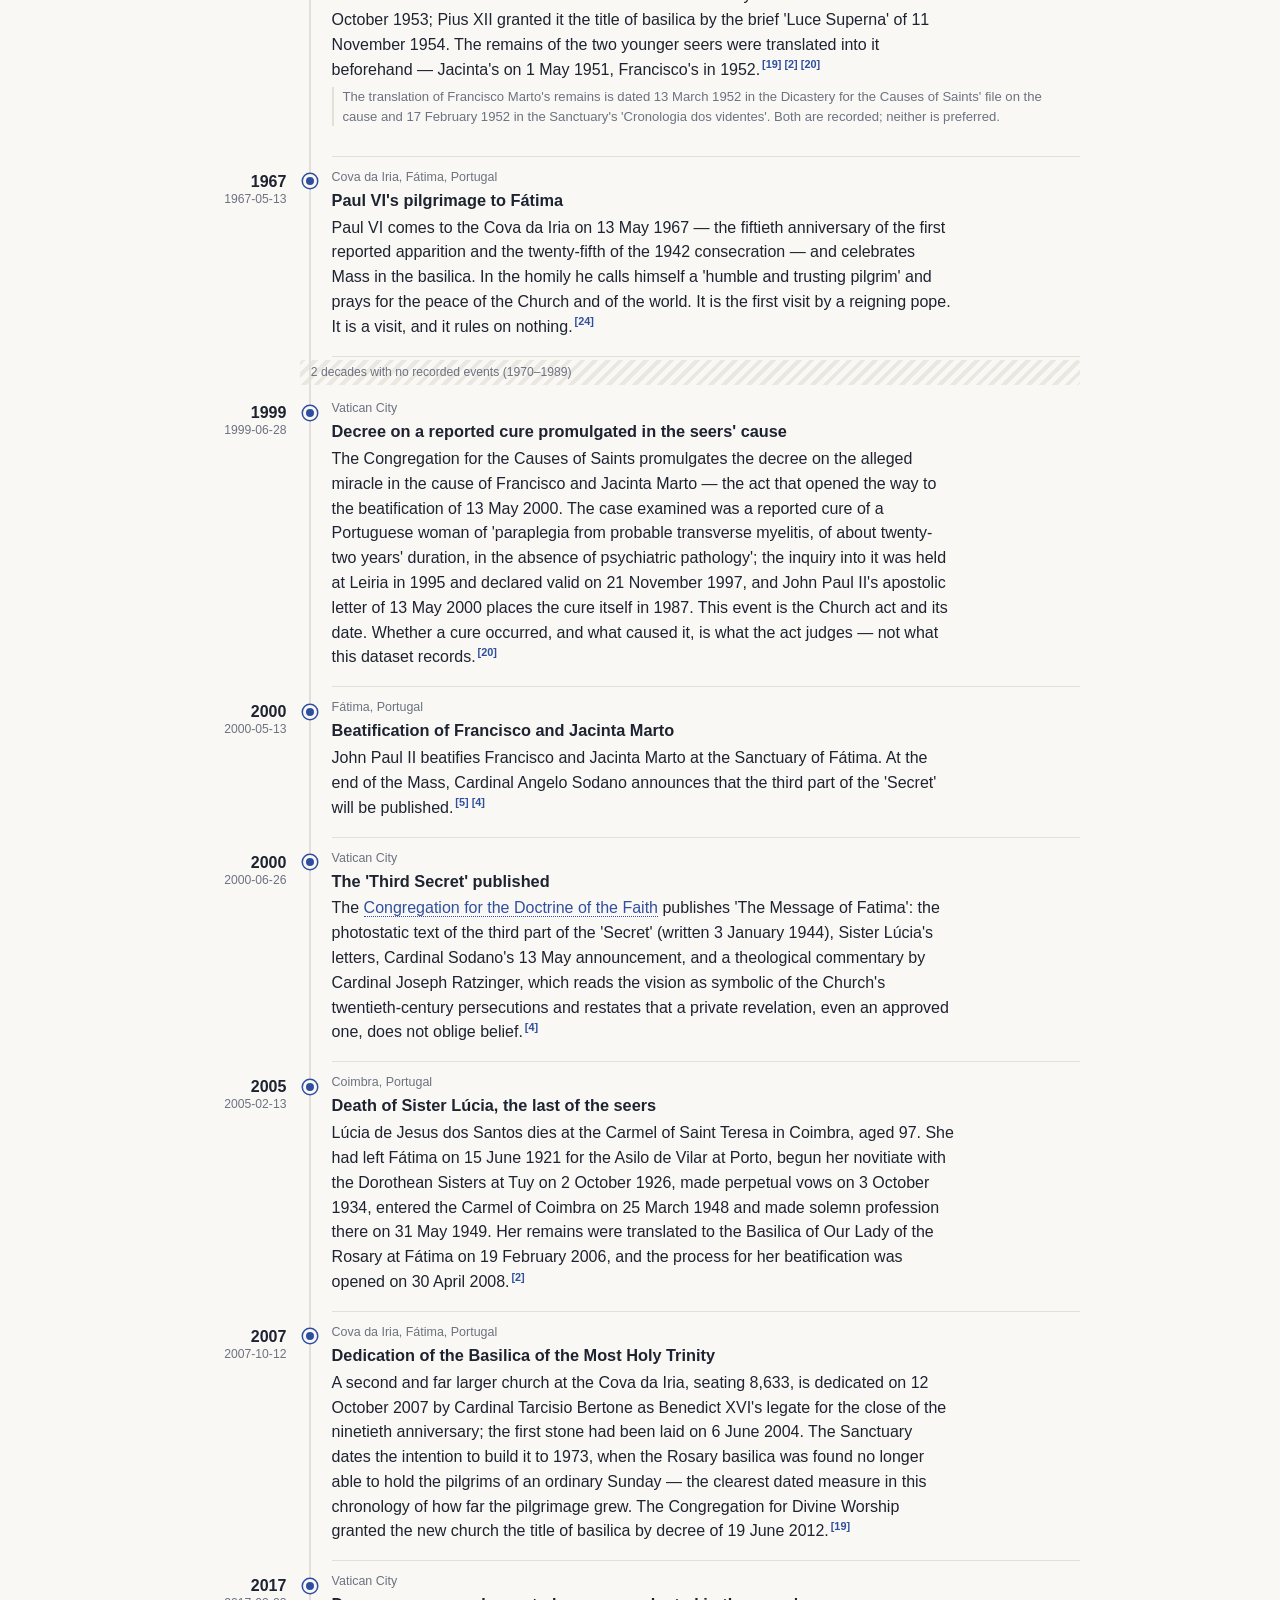
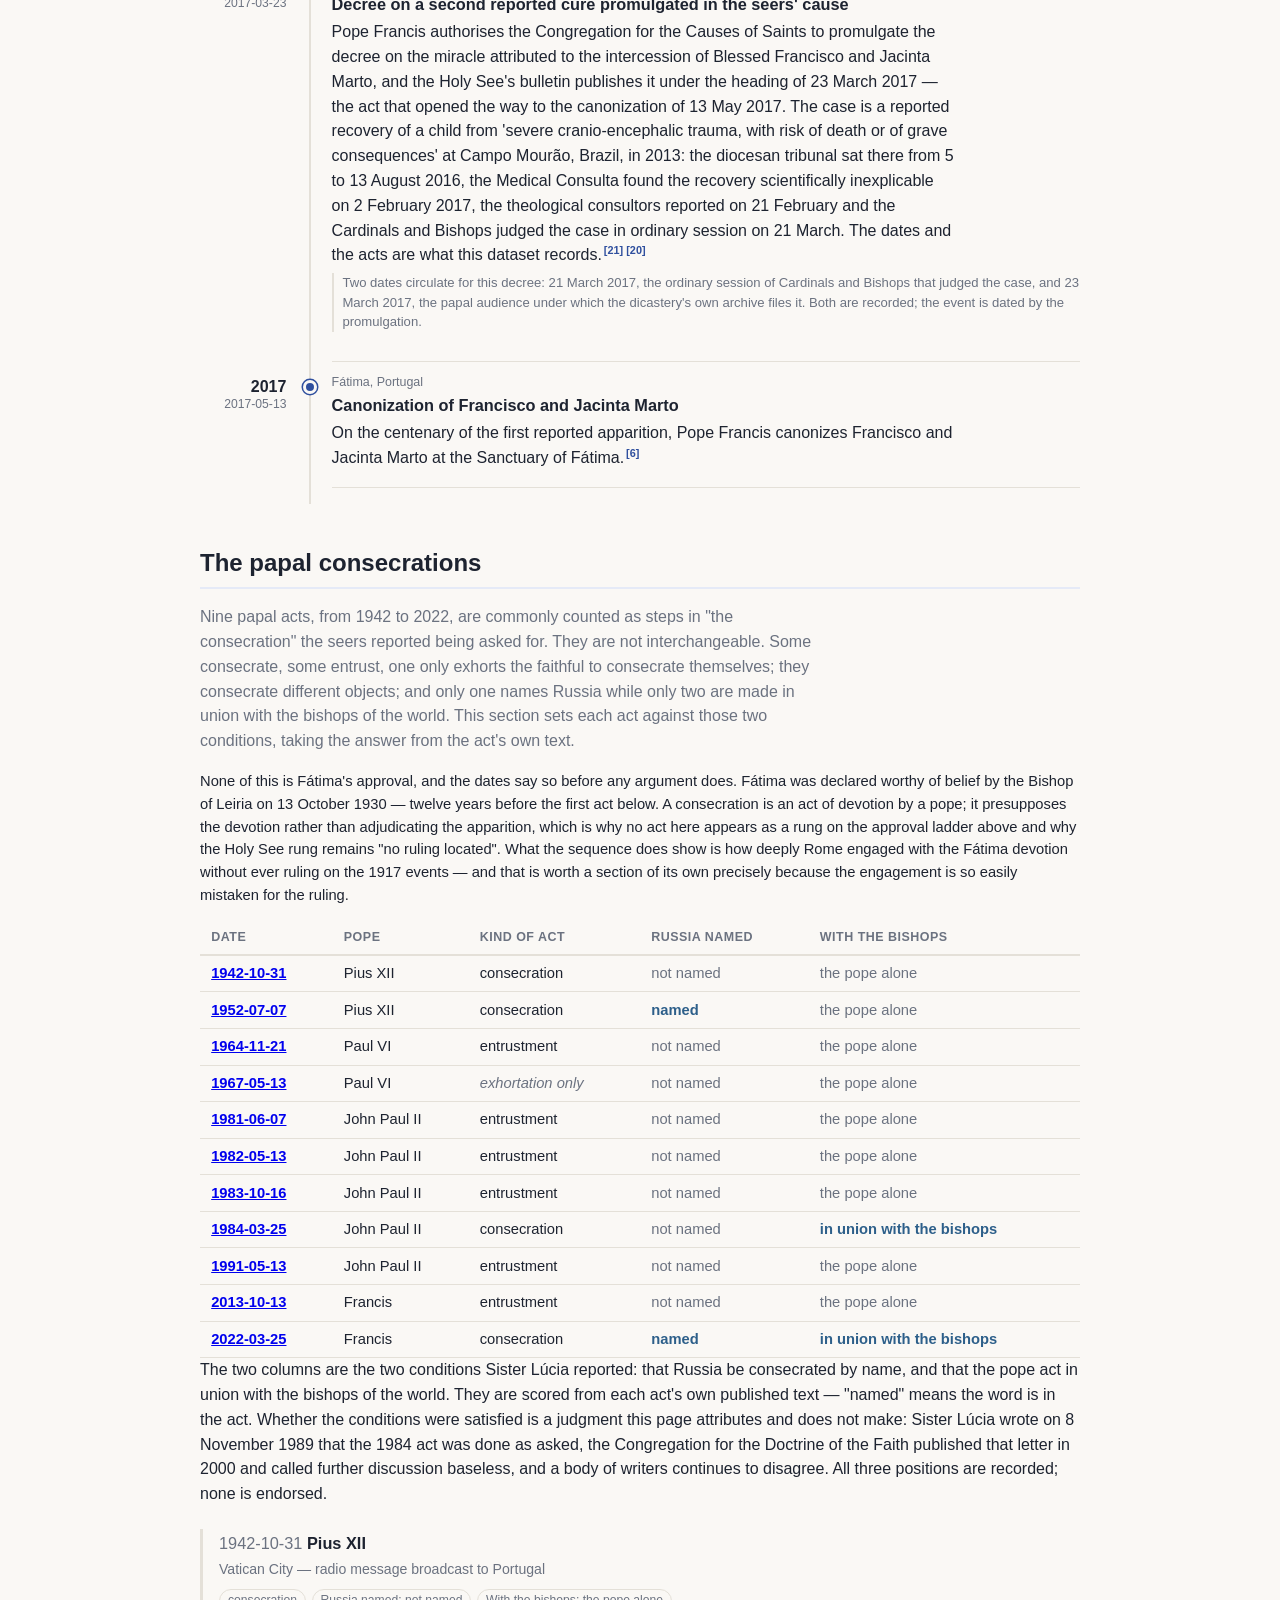
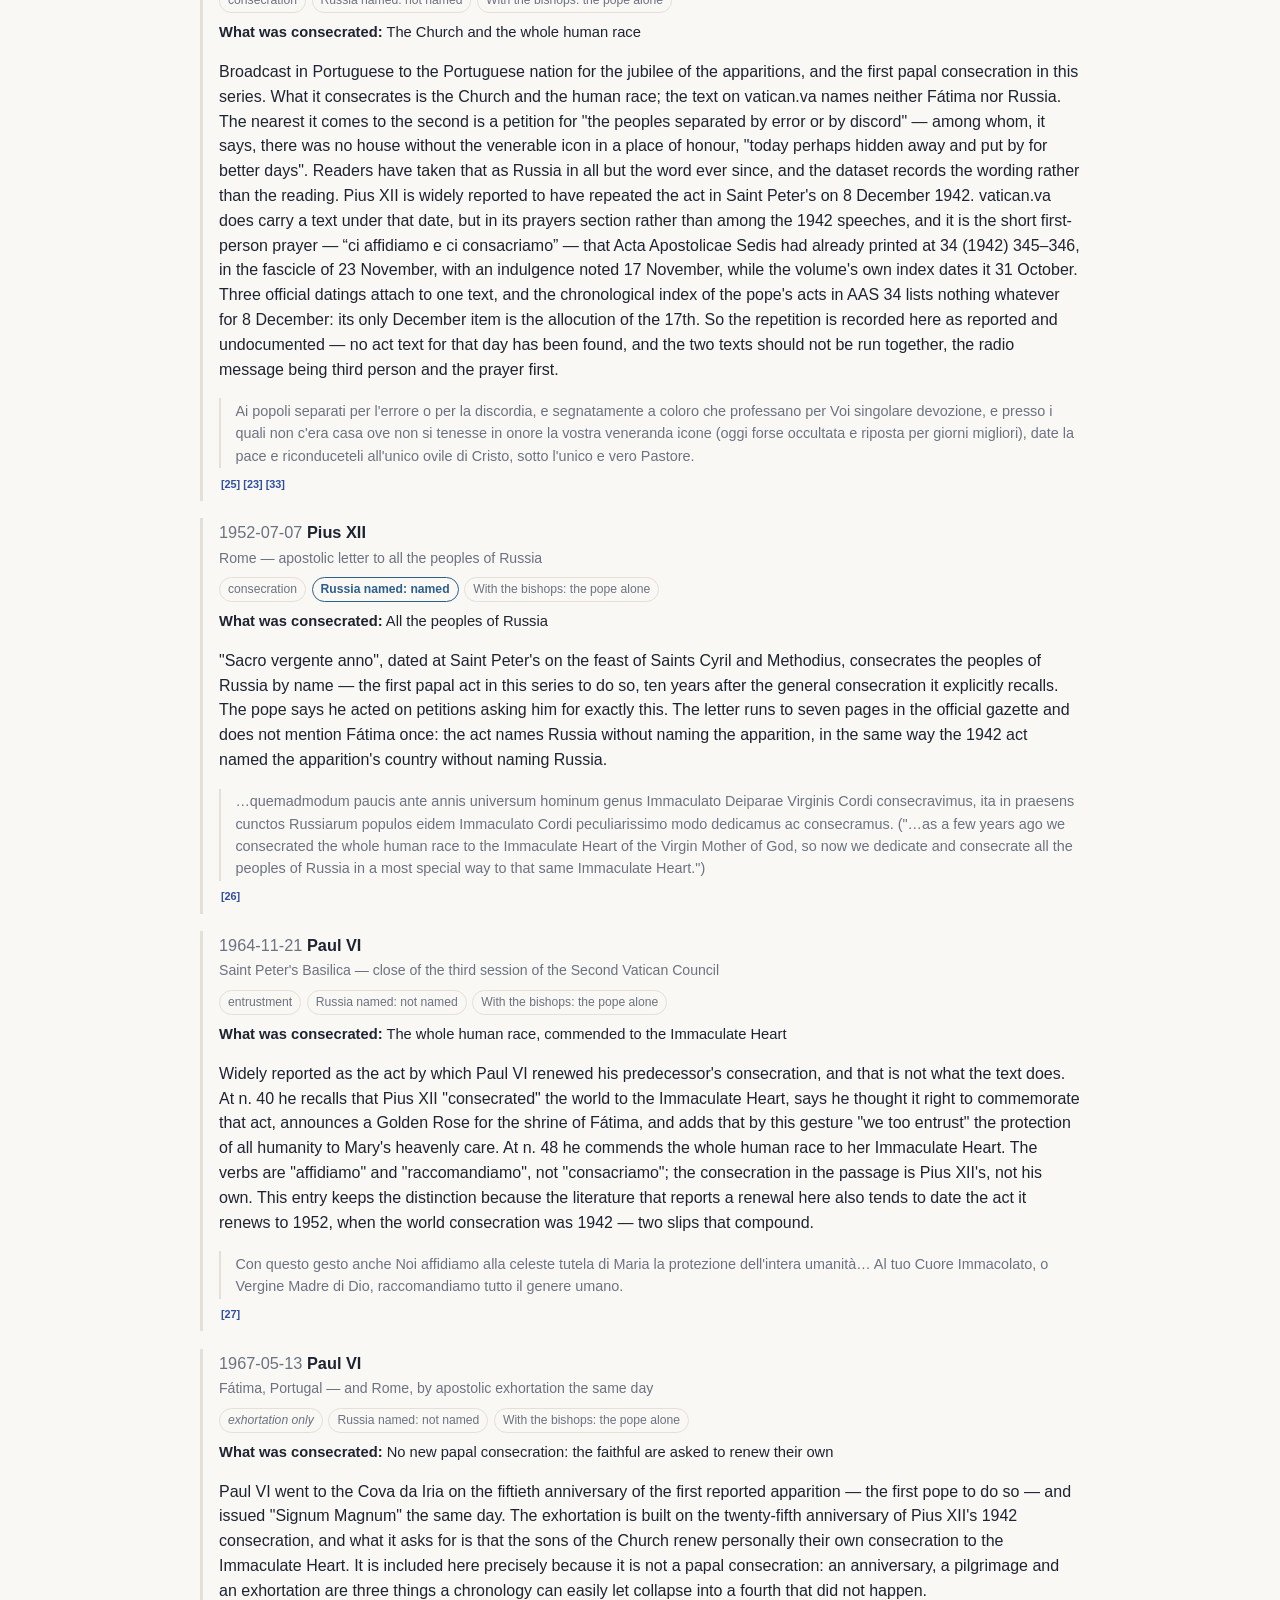
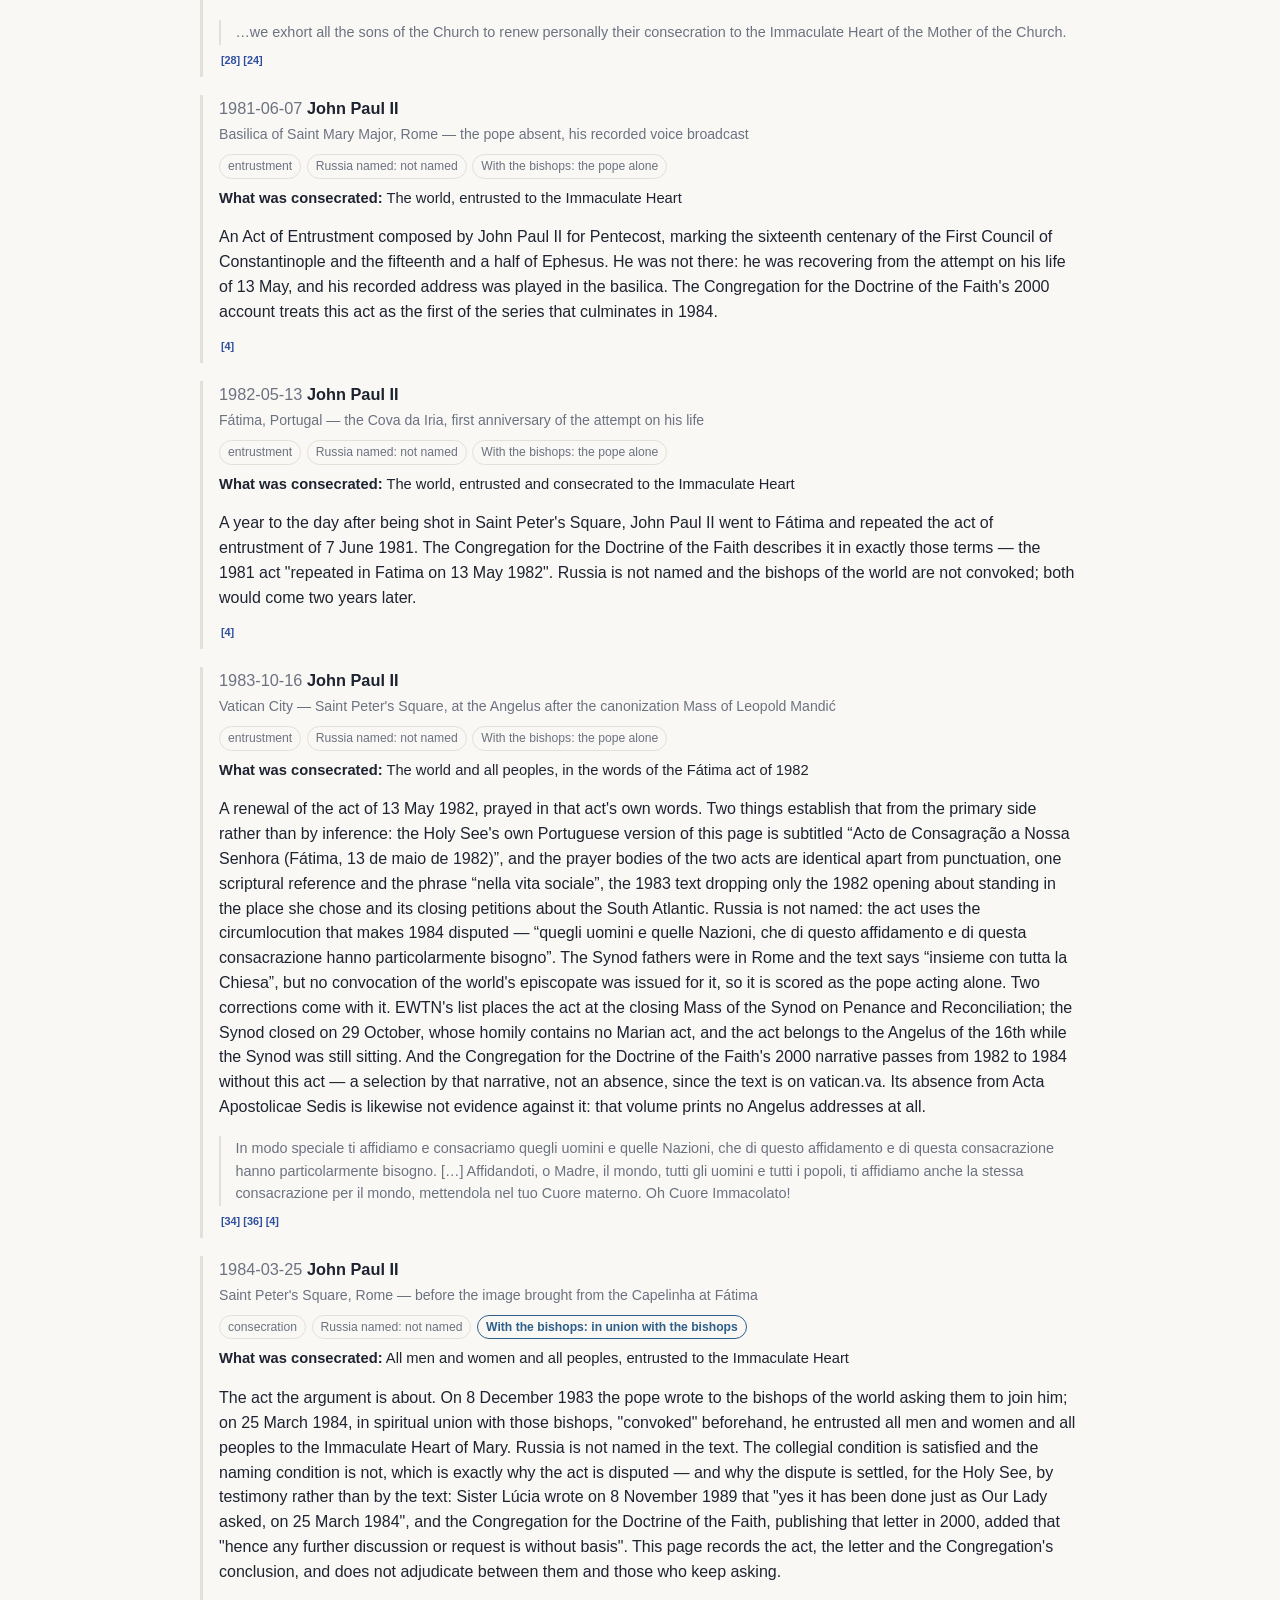
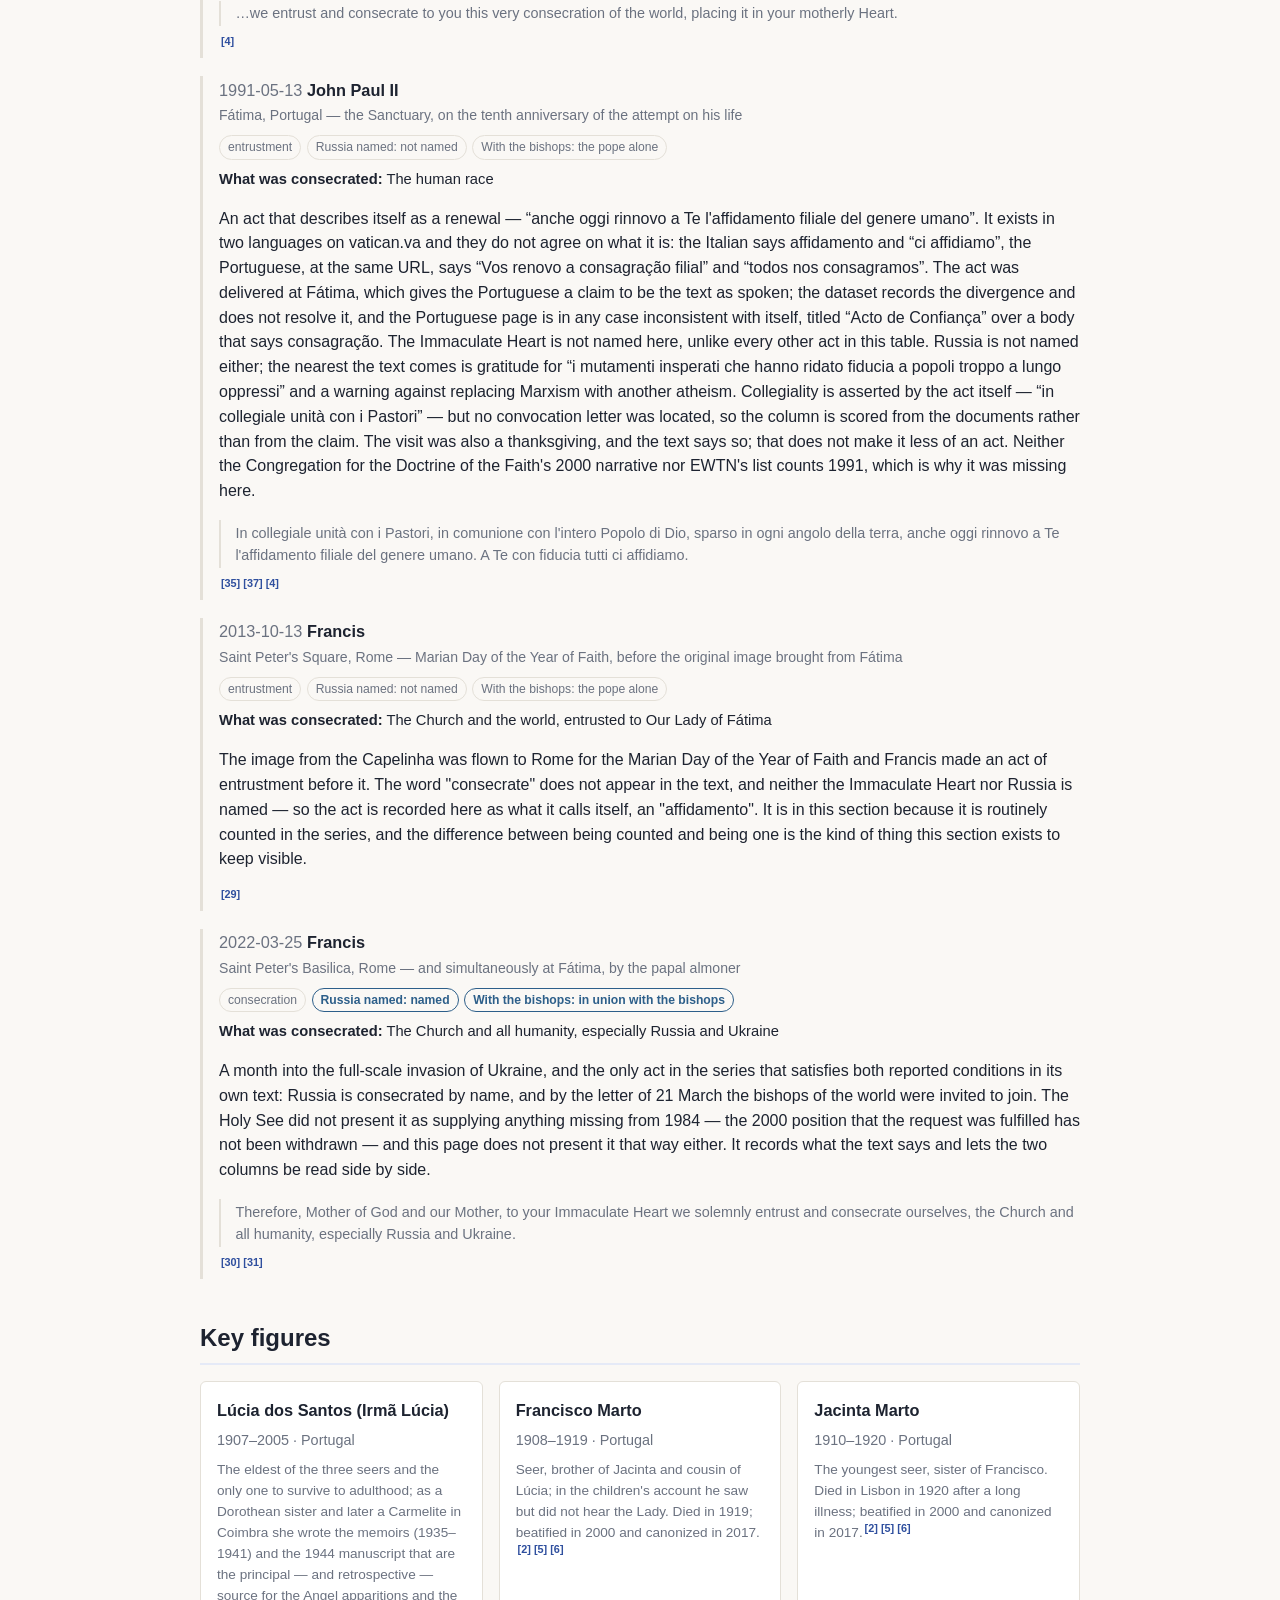
==== commit d244b797: "Phone layout: nothing widens the page; river skips a year-only date From cronologia/core#112: - .viz" ====
--- a/docs/en/index.html
+++ b/docs/en/index.html
@@ -238,7 +238,7 @@
           </div>
         </li>
         <li class="rv-e rv-u" data-i="3" data-lanes="" data-decade="1910s">
-          <div class="rv-year">1916<small>1916</small> <span class="flag" title="Date not yet verified against a primary source">?</span></div>
+          <div class="rv-year">1916 <span class="flag" title="Date not yet verified against a primary source">?</span></div>
           <div class="rv-node" aria-hidden="true"><i class="rv-l0" style="--k:0"></i></div>
           <div class="rv-card">
             <p class="rv-kick"><span>Loca do Cabeço and Aljustrel, Fátima, Portugal</span></p>
--- a/docs/styles.css
+++ b/docs/styles.css
@@ -72,7 +72,7 @@
 .facts dd { margin: 0; }
 
 /* Chronology table */
-.table-scroll { overflow-x: auto; }
+.table-scroll { position: relative; overflow-x: auto; }
 table.meetings { width: 100%; border-collapse: collapse; font-size: .92rem; background: var(--surface); }
 table.meetings th, table.meetings td { text-align: left; padding: .55rem .65rem; border-bottom: 1px solid var(--line); vertical-align: top; }
 table.meetings thead th { background: #2a2f3a; color: #fff; position: sticky; top: 0; }
@@ -153,7 +153,7 @@
 /* Branch timeline ("subway diagram"; rendered only when the data declares
    `branchTimeline`). The SVG keeps its natural size inside a horizontal
    scroll container on small screens; print scales it to the page. */
-.viz-scroll { overflow-x: auto; -webkit-overflow-scrolling: touch; }
+.viz-scroll { position: relative; overflow-x: auto; -webkit-overflow-scrolling: touch; }
 figure.branch-timeline { margin: 1rem 0 0; }
 .branch-timeline-svg { display: block; }
 .branch-timeline-svg text { font-family: inherit; }
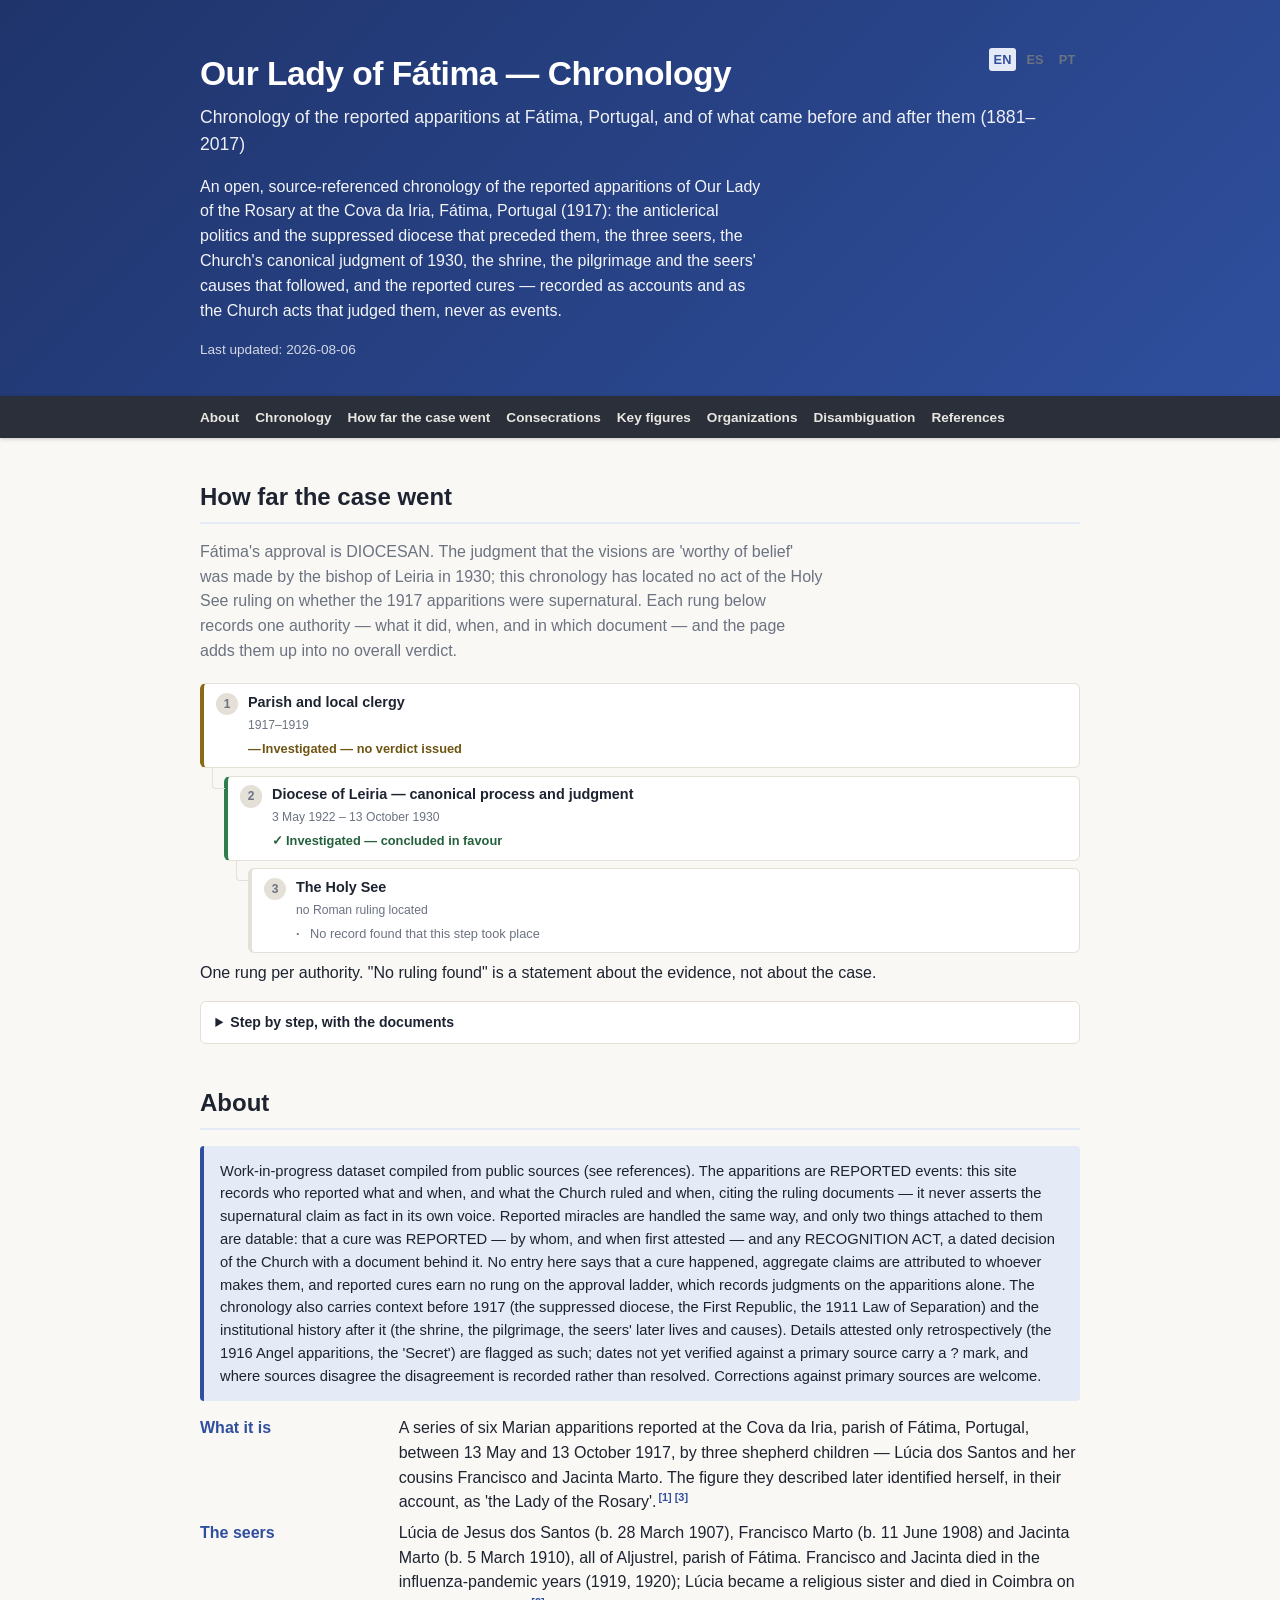
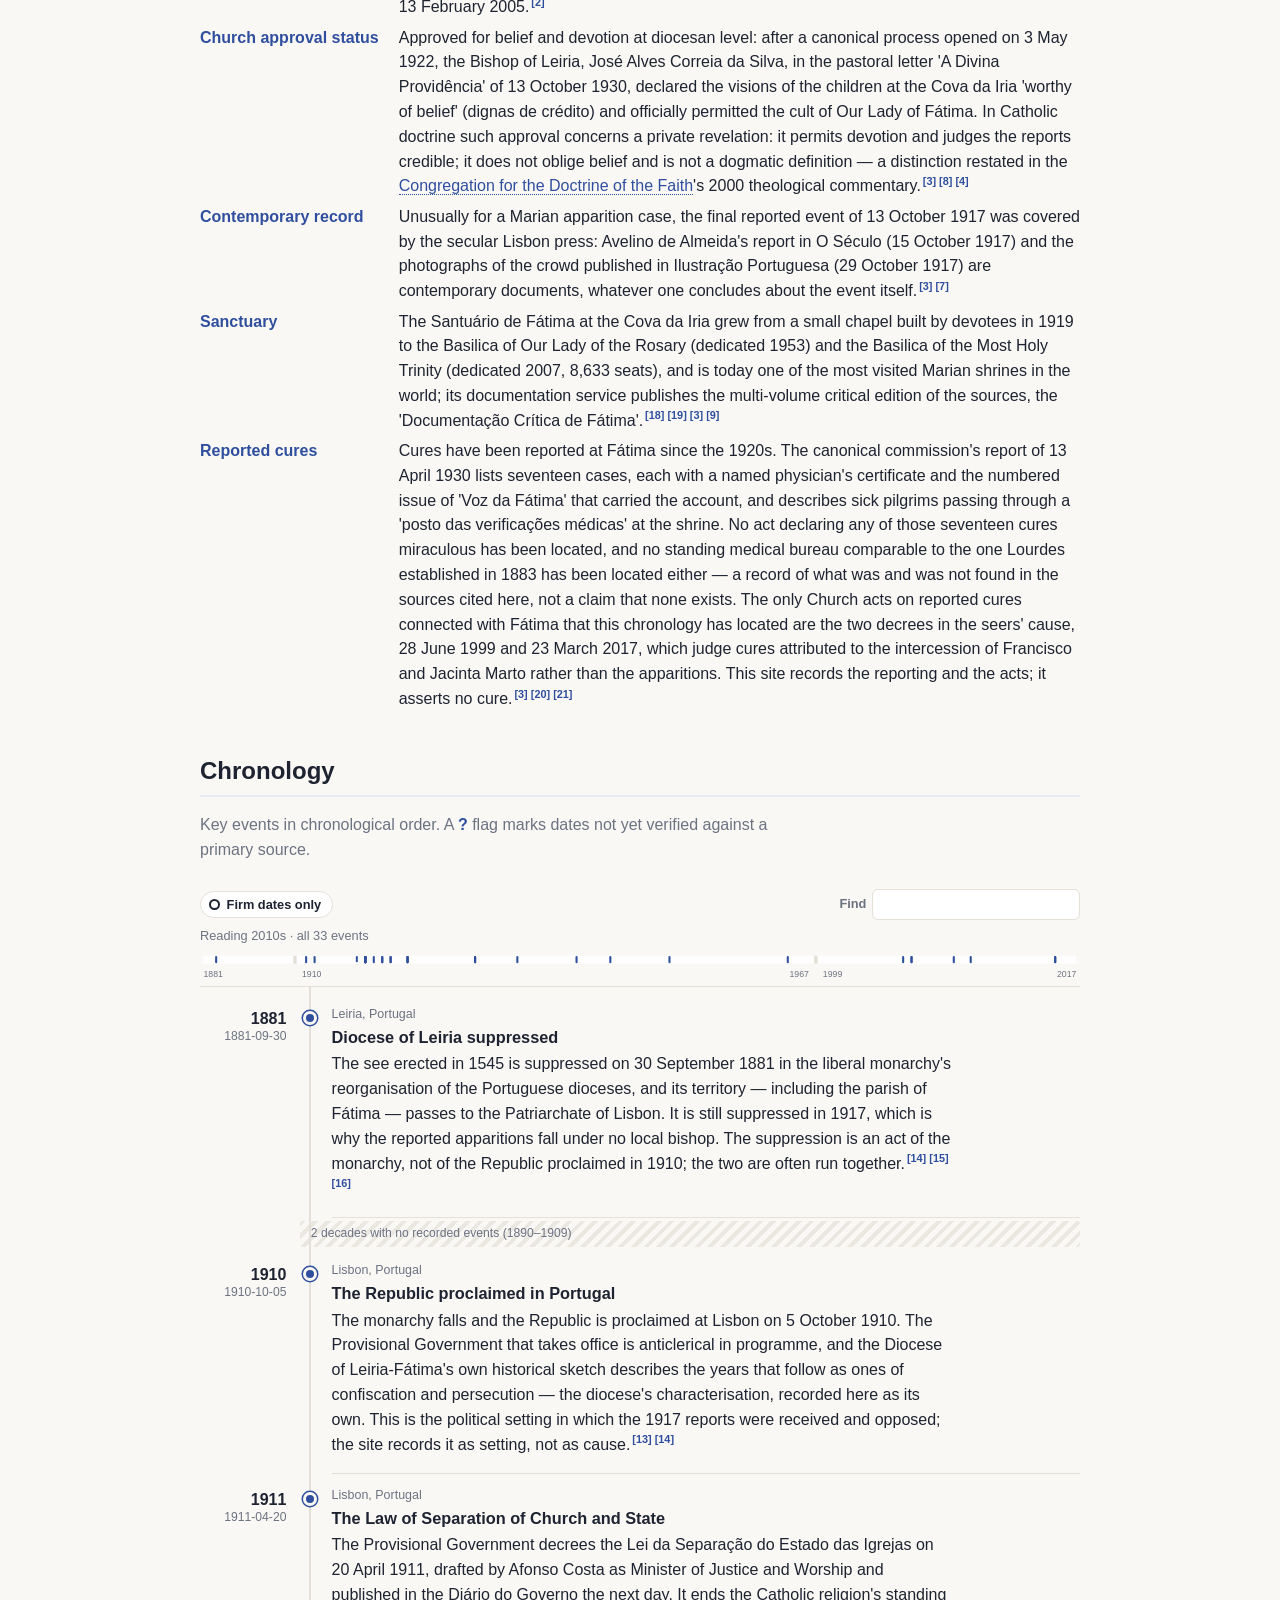
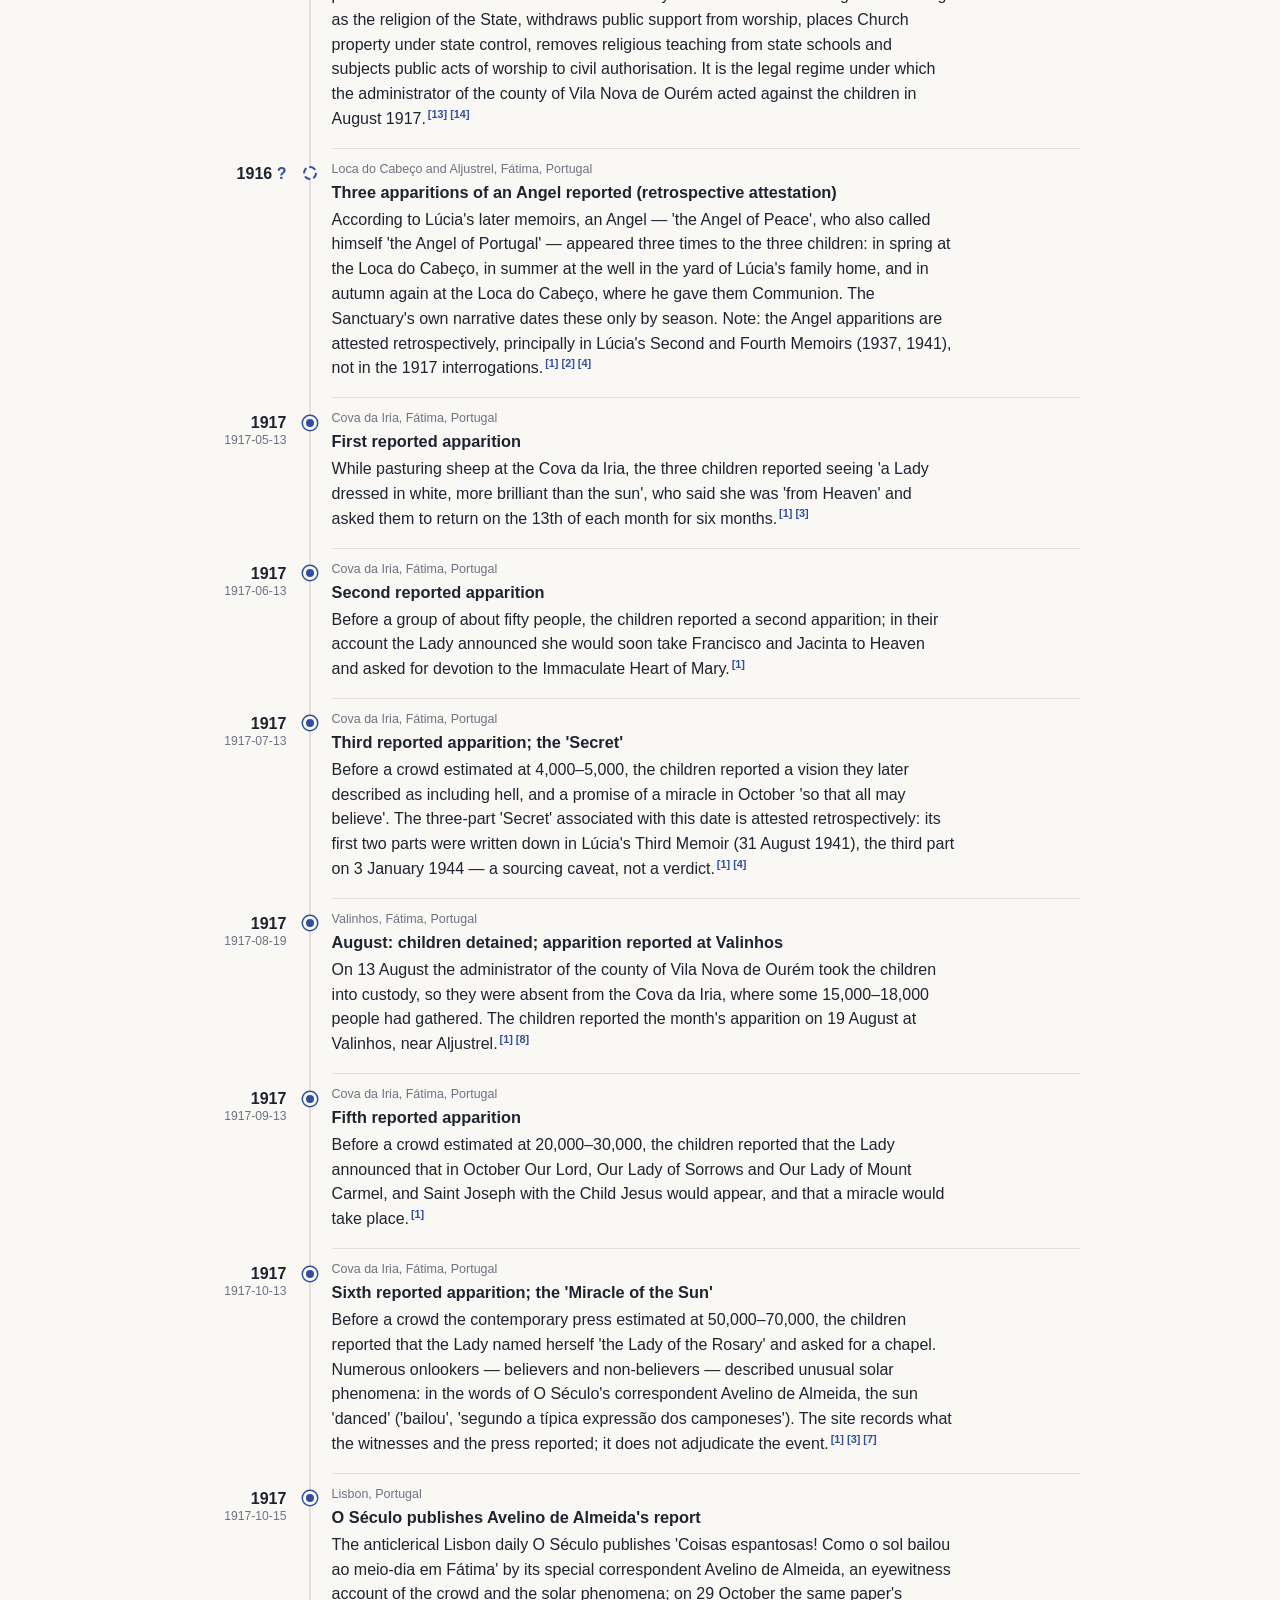
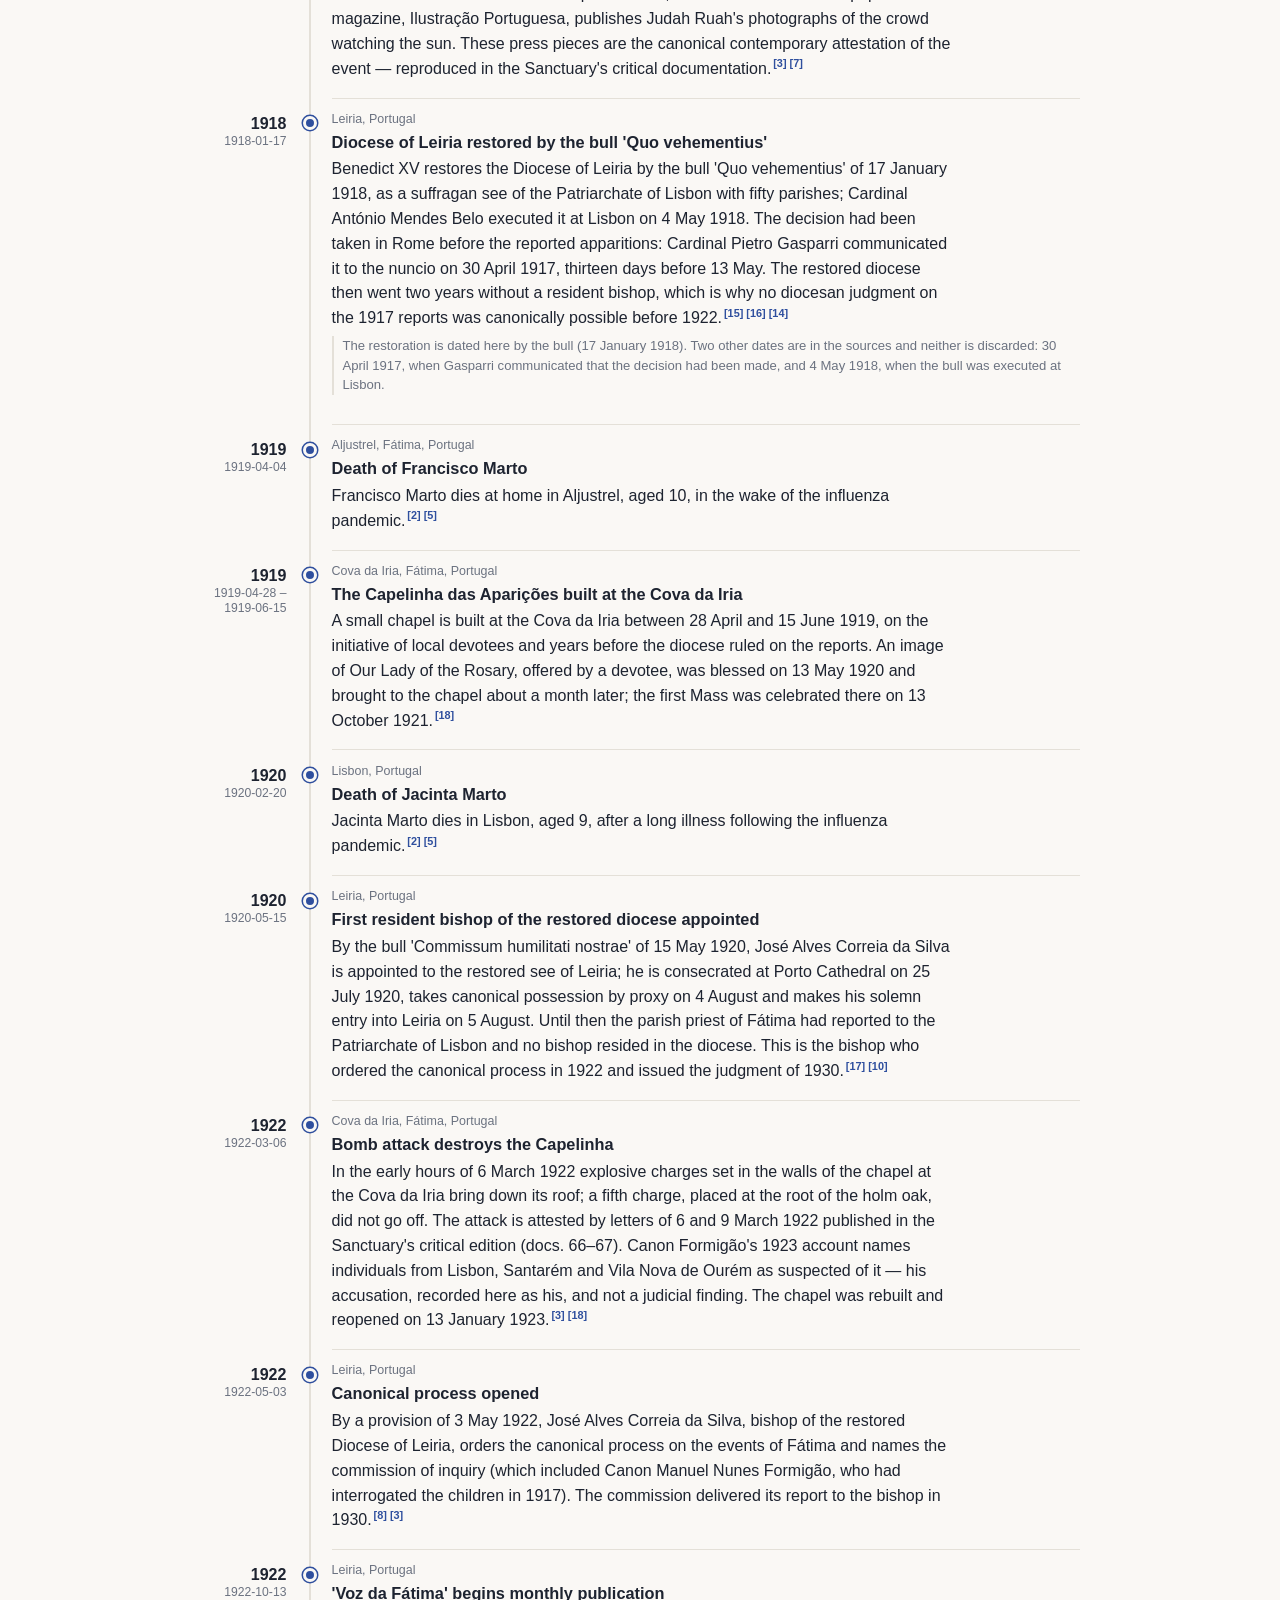
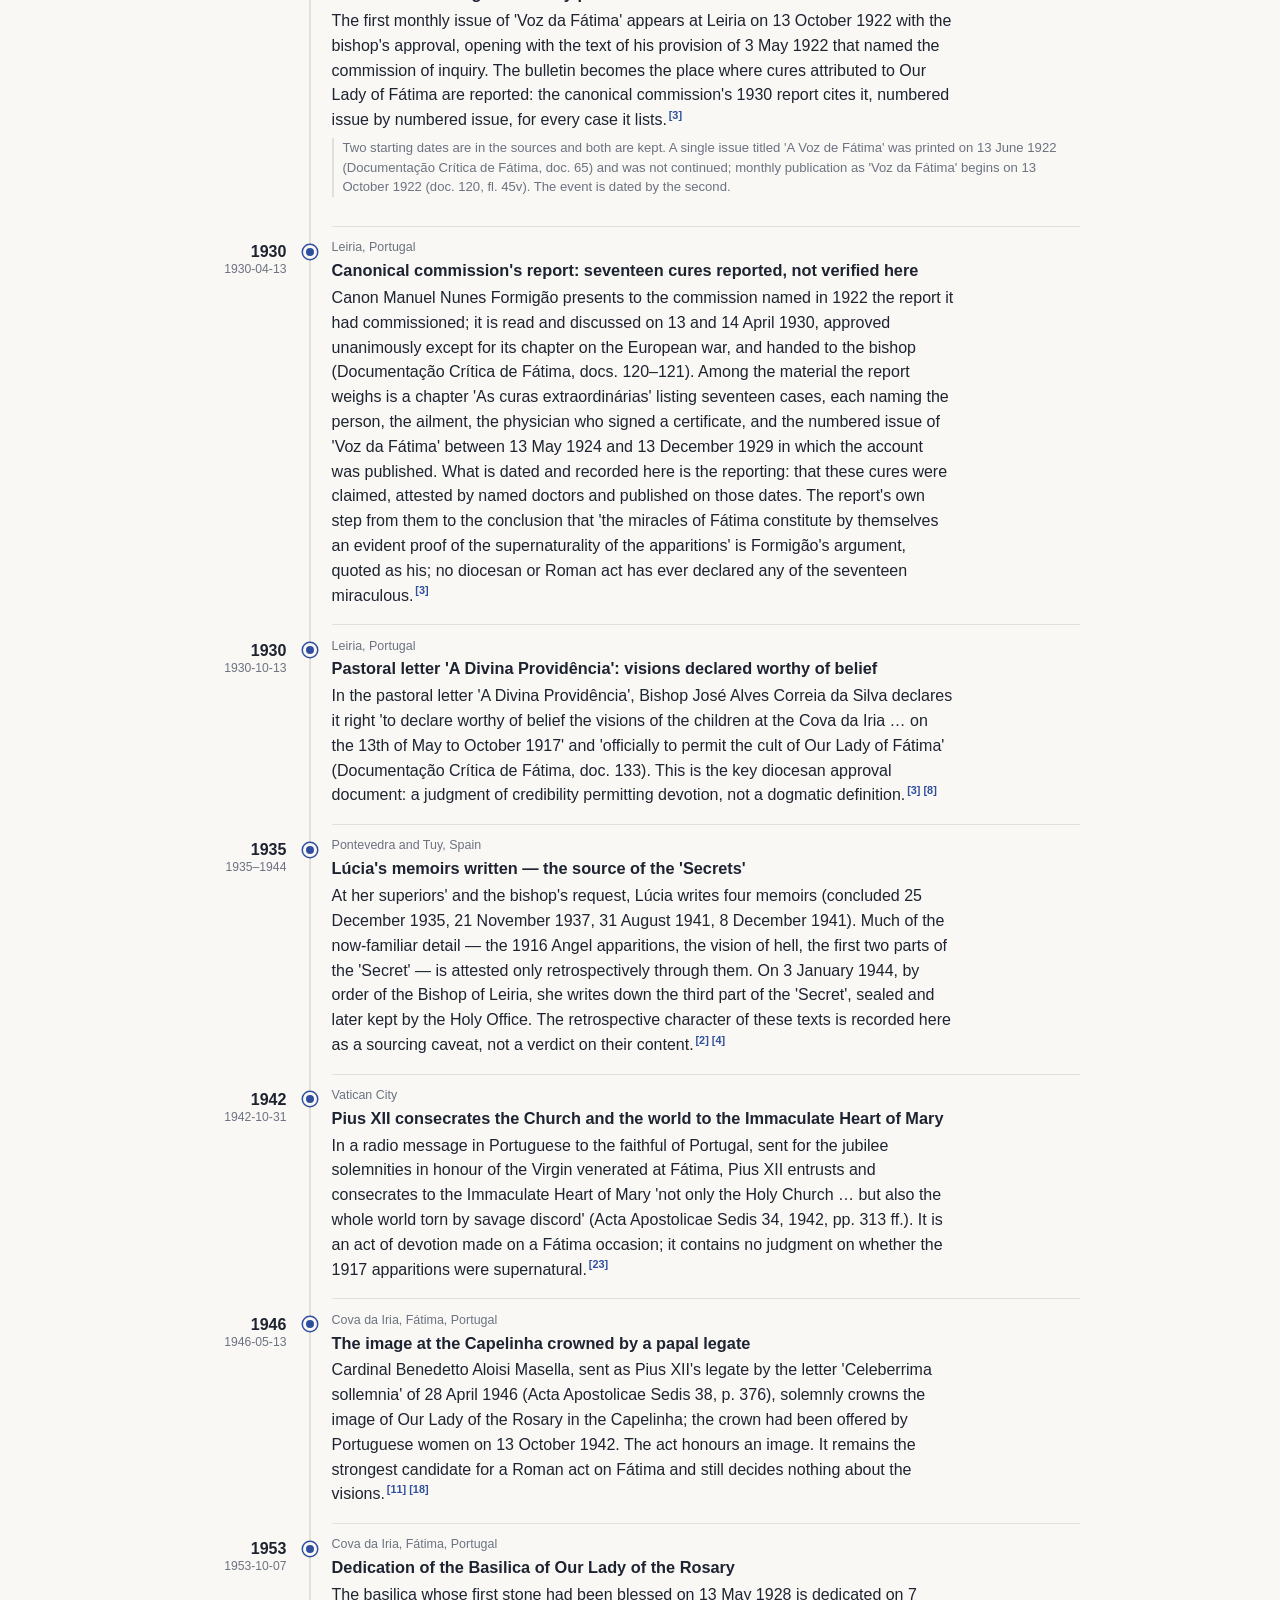
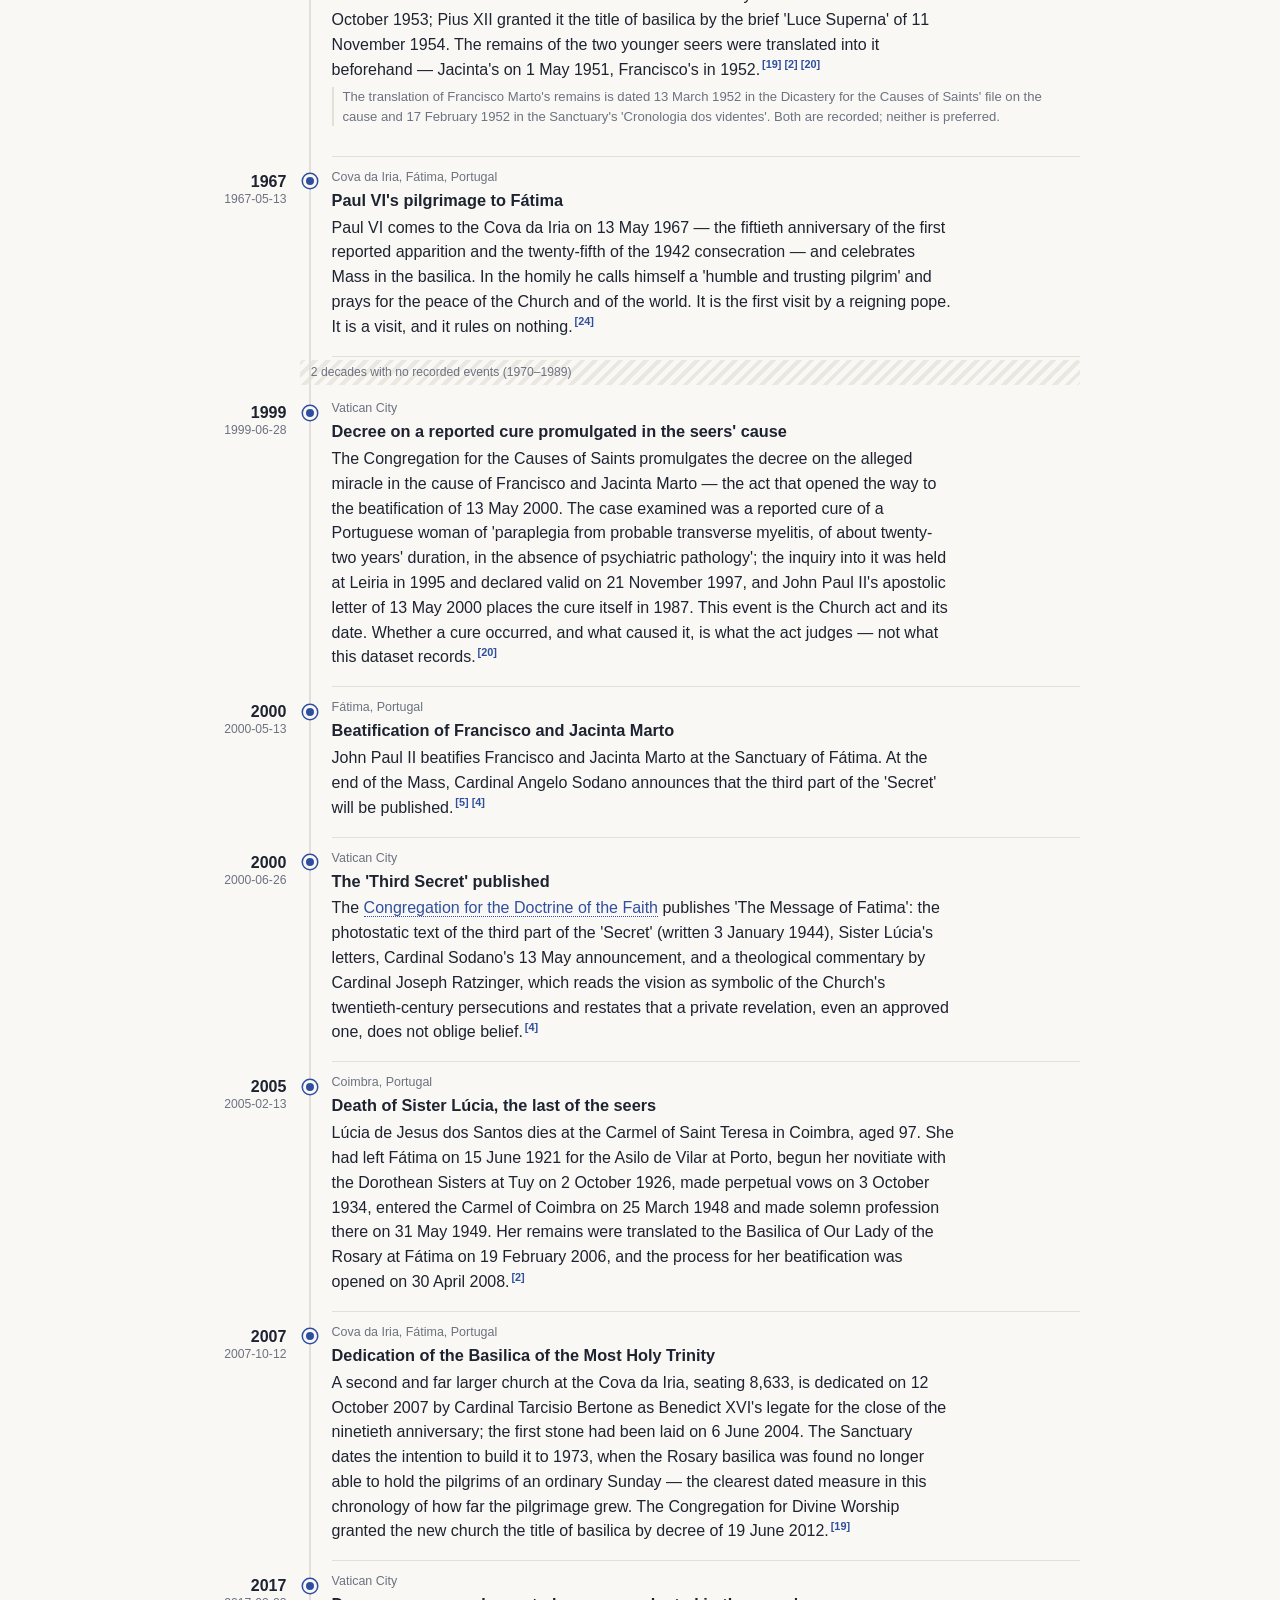
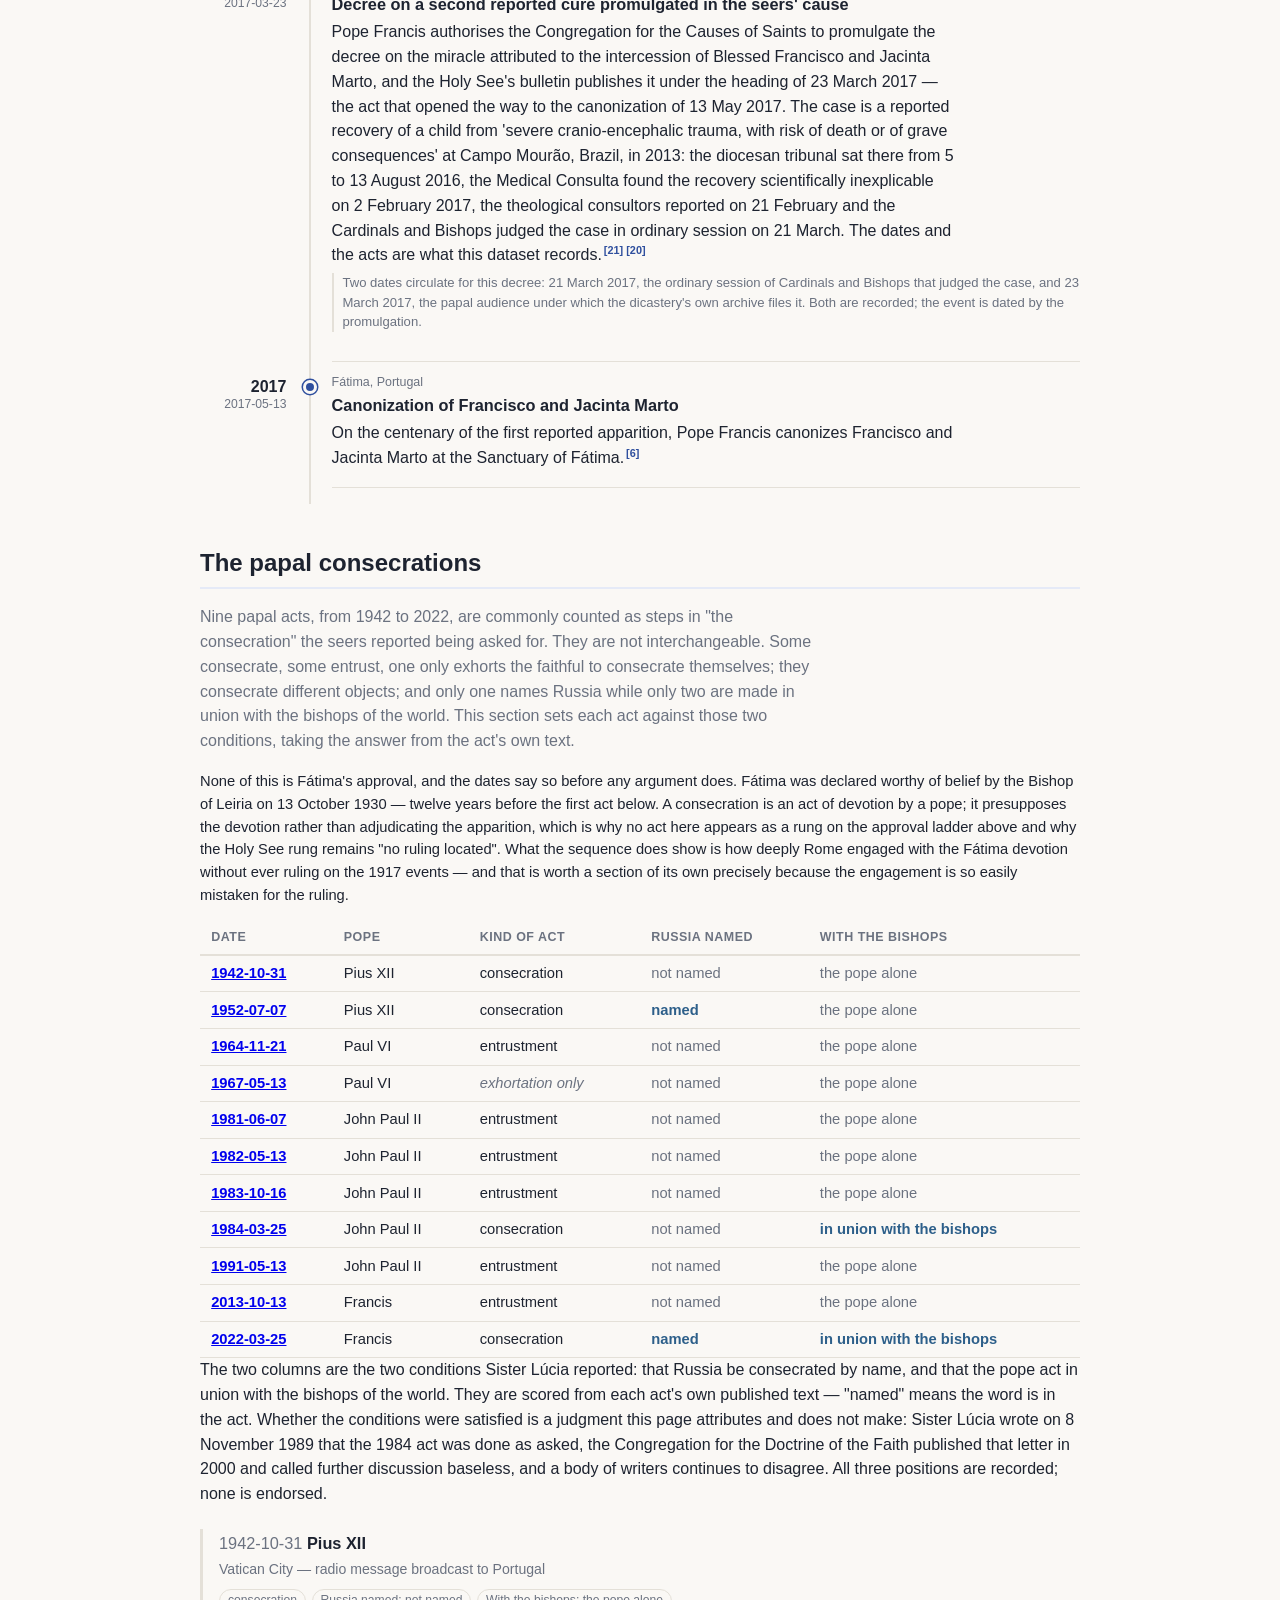
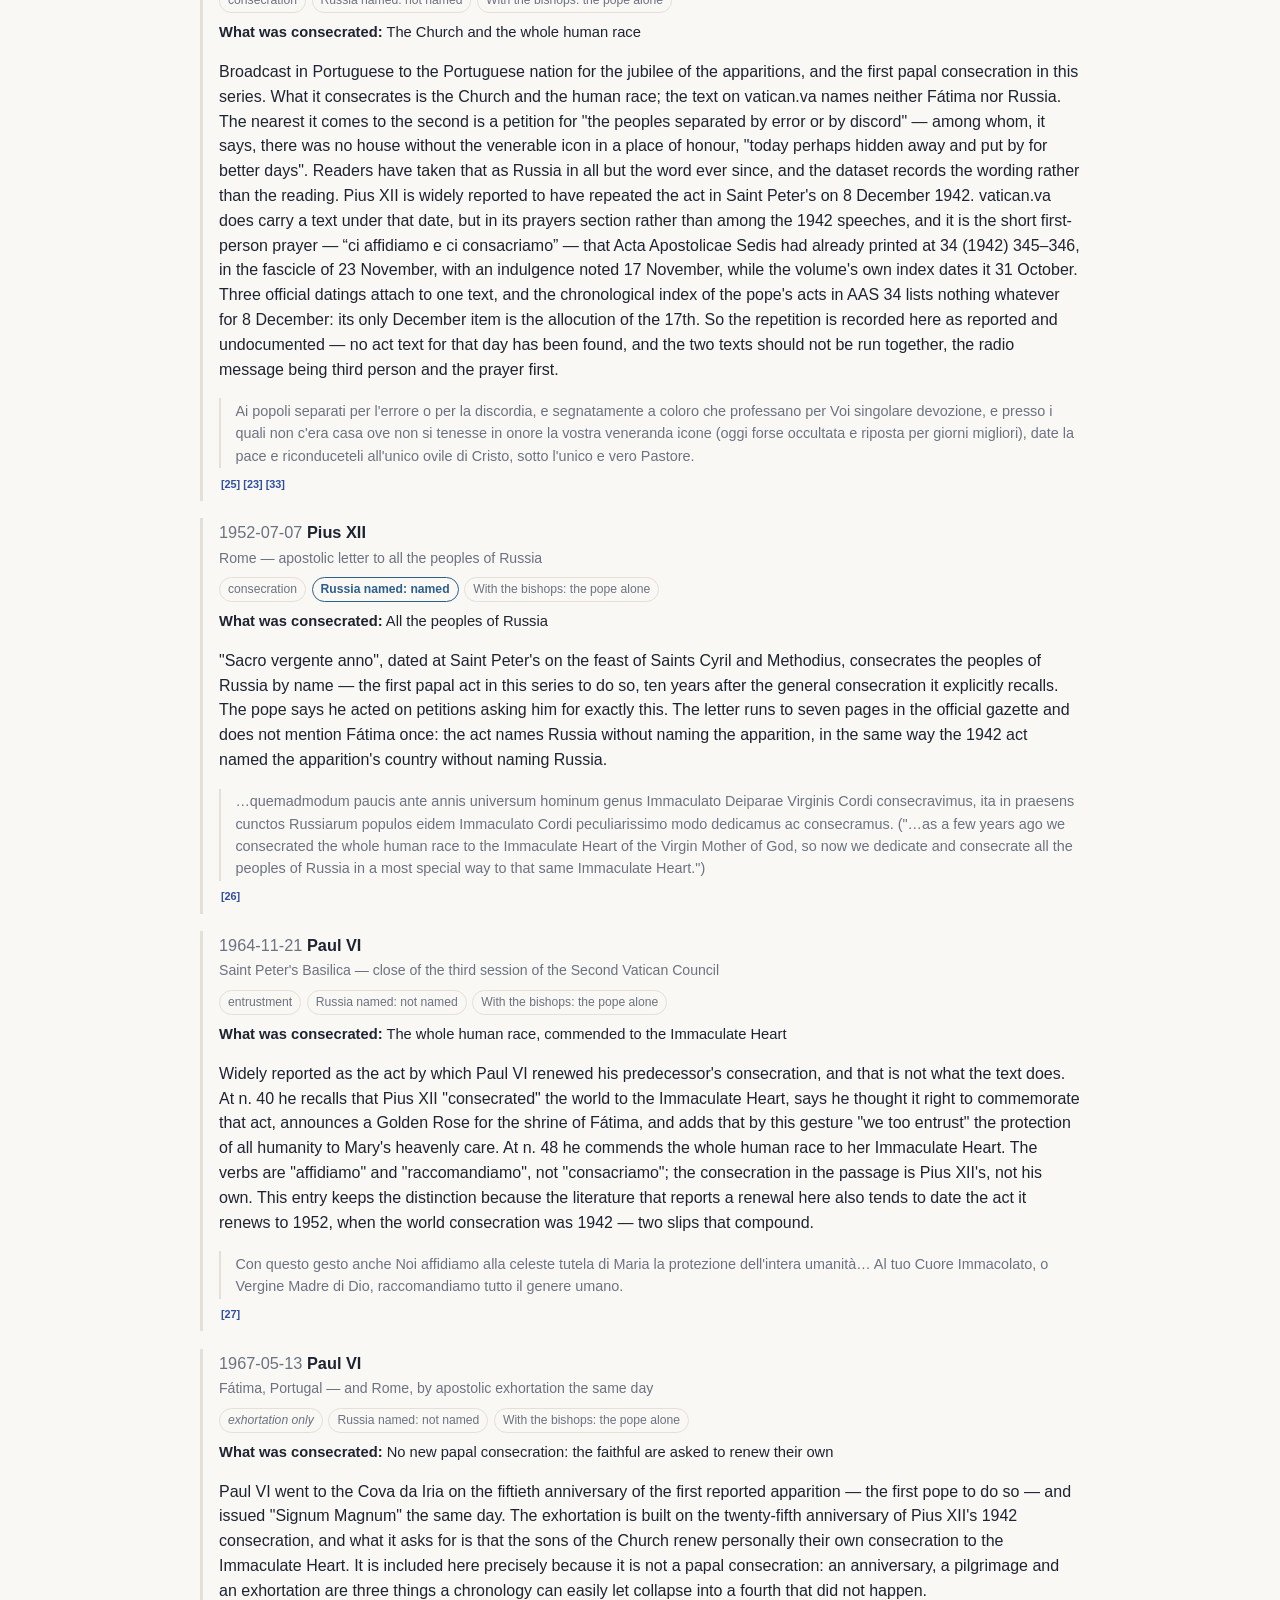
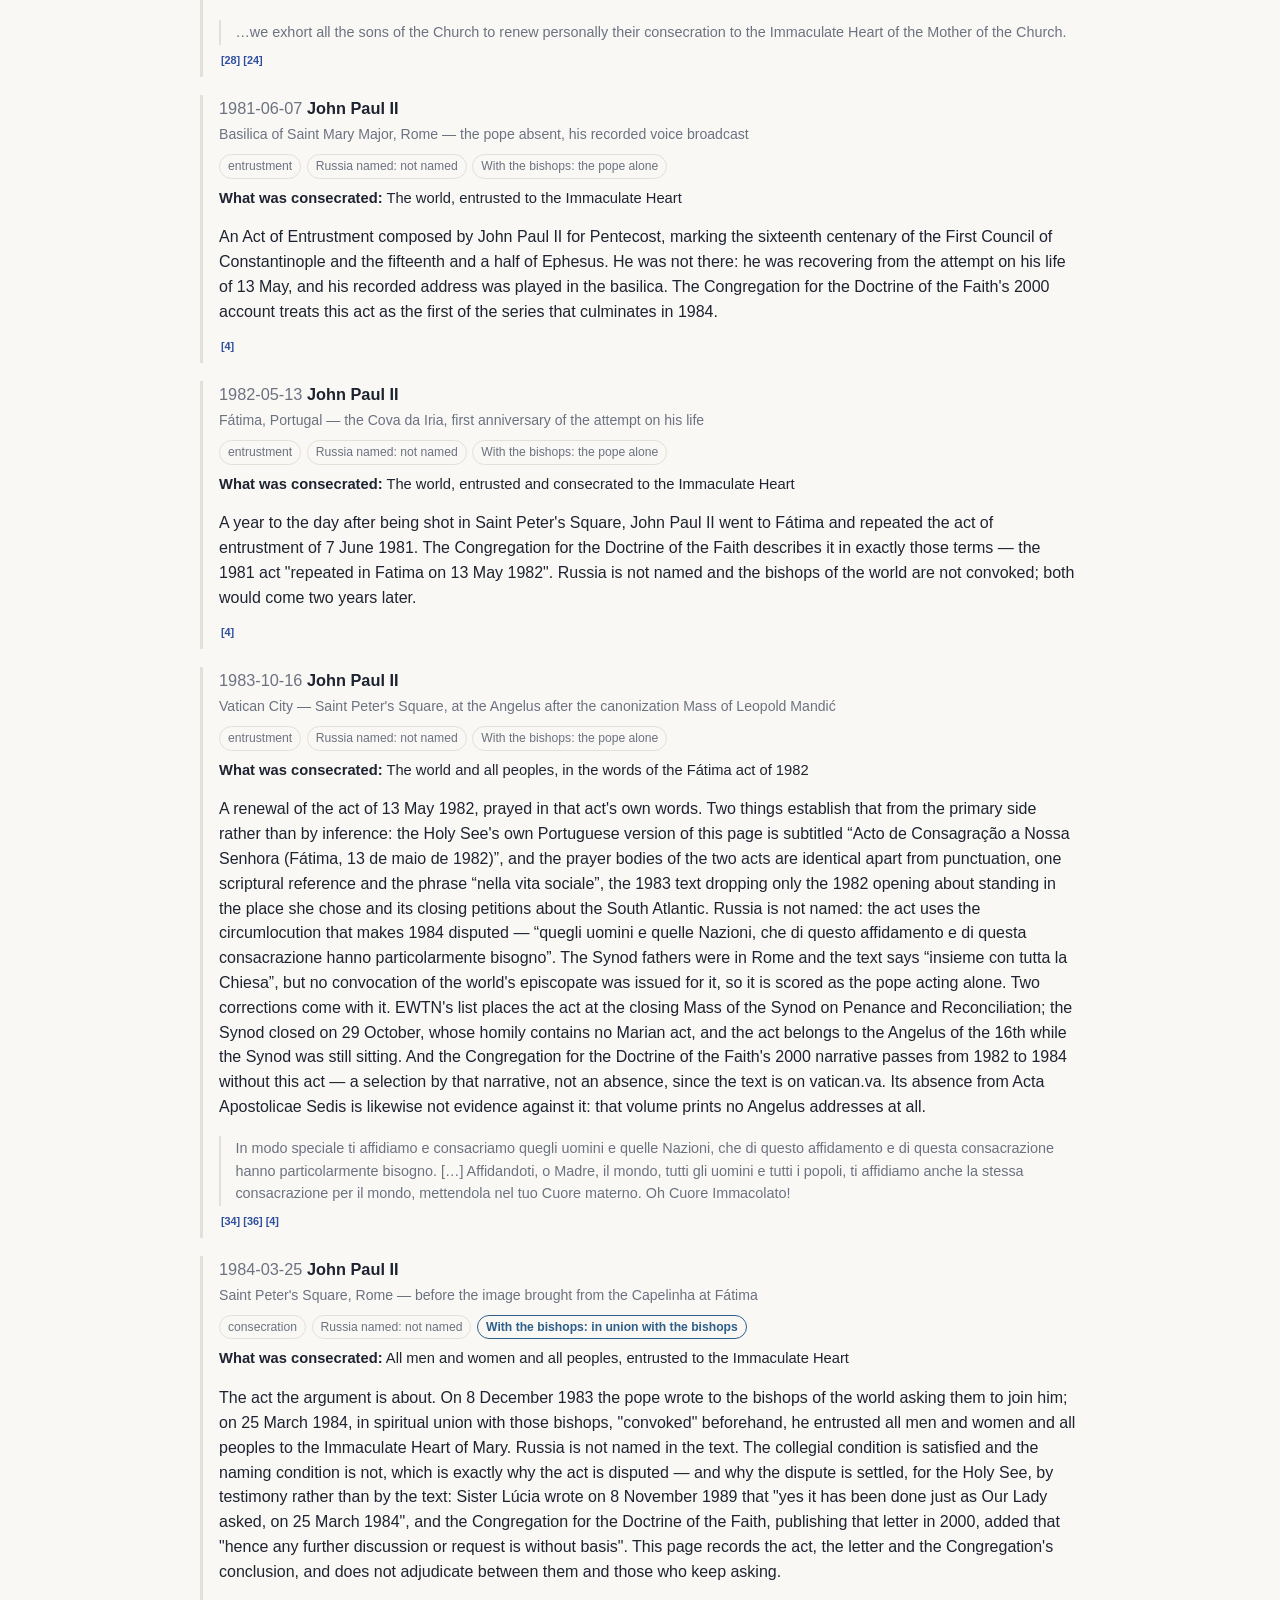
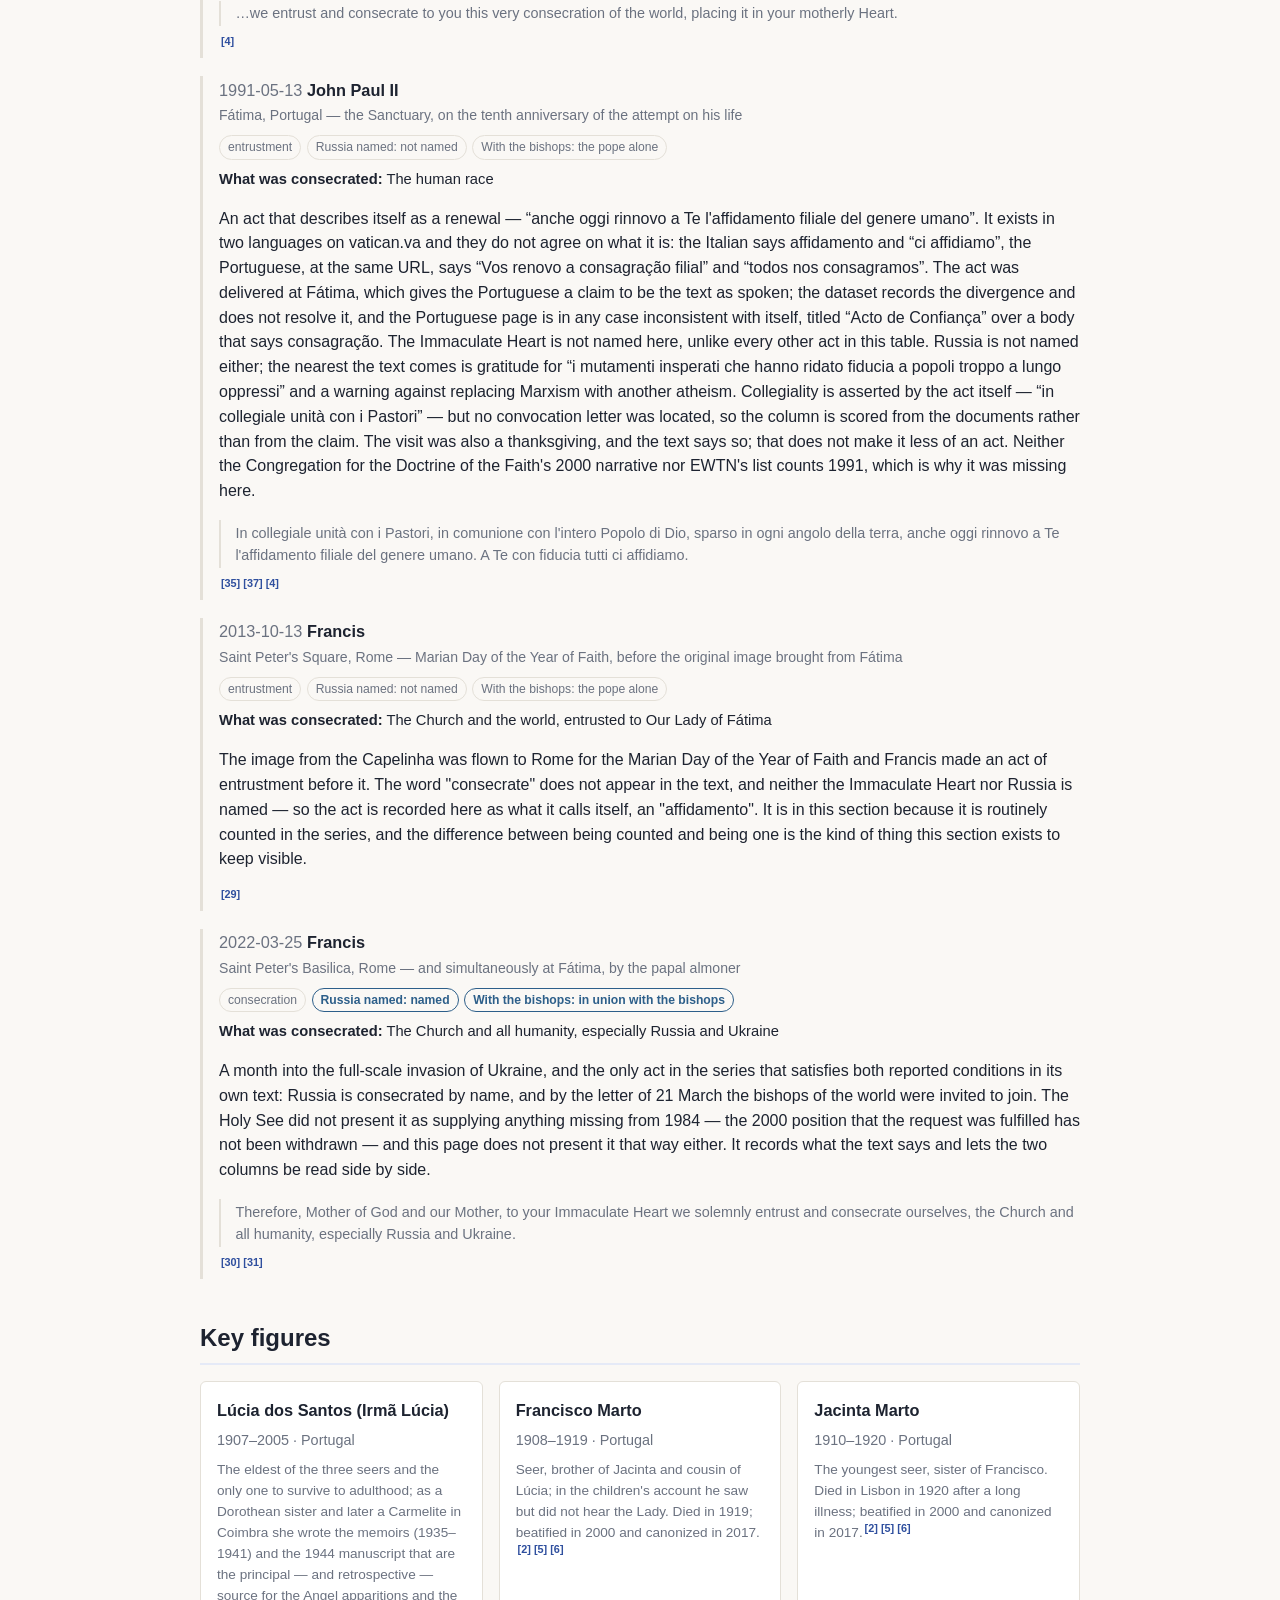
==== commit 45cd5b46: "River ribbon: print each axis year once (core#116) Port of the template fix: axis marks are deduplic" ====
--- a/docs/en/index.html
+++ b/docs/en/index.html
@@ -205,7 +205,7 @@
         <svg class="rv-ribbon" viewBox="-4 0 1008 29" preserveAspectRatio="xMinYMid meet" role="img" aria-label="Overview of all 33 events; long gaps in the record are drawn as breaks">
           <rect class="rv-row" x="0" y="2" width="1000" height="9"/><rect class="rv-brk" x="102.8" y="2" width="4" height="9"><title>2 decades with no recorded events (1890–1909)</title></rect><rect class="rv-brk" x="699.6" y="2" width="4" height="9"><title>2 decades with no recorded events (1970–1989)</title></rect>
           <line class="rv-tick rv-l0" data-i="0" x1="14.5" x2="14.5" y1="3.5" y2="9.5"/><line class="rv-tick rv-l0" data-i="1" x1="117.6" x2="117.6" y1="3.5" y2="9.5"/><line class="rv-tick rv-l0" data-i="2" x1="127.3" x2="127.3" y1="3.5" y2="9.5"/><line class="rv-tick rv-l0 rv-u" data-i="3" x1="175.7" x2="175.7" y1="3.5" y2="9.5"/><line class="rv-tick rv-l0" data-i="4" x1="185.4" x2="185.4" y1="3.5" y2="9.5"/><line class="rv-tick rv-l0" data-i="5" x1="185.4" x2="185.4" y1="3.5" y2="9.5"/><line class="rv-tick rv-l0" data-i="6" x1="185.4" x2="185.4" y1="3.5" y2="9.5"/><line class="rv-tick rv-l0" data-i="7" x1="185.4" x2="185.4" y1="3.5" y2="9.5"/><line class="rv-tick rv-l0" data-i="8" x1="185.4" x2="185.4" y1="3.5" y2="9.5"/><line class="rv-tick rv-l0" data-i="9" x1="185.4" x2="185.4" y1="3.5" y2="9.5"/><line class="rv-tick rv-l0" data-i="10" x1="185.4" x2="185.4" y1="3.5" y2="9.5"/><line class="rv-tick rv-l0" data-i="11" x1="195.1" x2="195.1" y1="3.5" y2="9.5"/><line class="rv-tick rv-l0" data-i="12" x1="204.8" x2="204.8" y1="3.5" y2="9.5"/><line class="rv-tick rv-l0" data-i="13" x1="204.8" x2="204.8" y1="3.5" y2="9.5"/><line class="rv-tick rv-l0" data-i="14" x1="214.4" x2="214.4" y1="3.5" y2="9.5"/><line class="rv-tick rv-l0" data-i="15" x1="214.4" x2="214.4" y1="3.5" y2="9.5"/><line class="rv-tick rv-l0" data-i="16" x1="233.8" x2="233.8" y1="3.5" y2="9.5"/><line class="rv-tick rv-l0" data-i="17" x1="233.8" x2="233.8" y1="3.5" y2="9.5"/><line class="rv-tick rv-l0" data-i="18" x1="233.8" x2="233.8" y1="3.5" y2="9.5"/><line class="rv-tick rv-l0" data-i="19" x1="311.2" x2="311.2" y1="3.5" y2="9.5"/><line class="rv-tick rv-l0" data-i="20" x1="311.2" x2="311.2" y1="3.5" y2="9.5"/><line class="rv-tick rv-l0" data-i="21" x1="359.6" x2="359.6" y1="3.5" y2="9.5"/><line class="rv-tick rv-l0" data-i="22" x1="427.4" x2="427.4" y1="3.5" y2="9.5"/><line class="rv-tick rv-l0" data-i="23" x1="466.1" x2="466.1" y1="3.5" y2="9.5"/><line class="rv-tick rv-l0" data-i="24" x1="533.9" x2="533.9" y1="3.5" y2="9.5"/><line class="rv-tick rv-l0" data-i="25" x1="669.4" x2="669.4" y1="3.5" y2="9.5"/><line class="rv-tick rv-l0" data-i="26" x1="801.6" x2="801.6" y1="3.5" y2="9.5"/><line class="rv-tick rv-l0" data-i="27" x1="811.2" x2="811.2" y1="3.5" y2="9.5"/><line class="rv-tick rv-l0" data-i="28" x1="811.2" x2="811.2" y1="3.5" y2="9.5"/><line class="rv-tick rv-l0" data-i="29" x1="859.6" x2="859.6" y1="3.5" y2="9.5"/><line class="rv-tick rv-l0" data-i="30" x1="879" x2="879" y1="3.5" y2="9.5"/><line class="rv-tick rv-l0" data-i="31" x1="975.8" x2="975.8" y1="3.5" y2="9.5"/><line class="rv-tick rv-l0" data-i="32" x1="975.8" x2="975.8" y1="3.5" y2="9.5"/>
-          <text class="rv-axis" x="0" y="26" text-anchor="start">1881</text><text class="rv-axis" x="96.8" y="26" text-anchor="end">1881</text><text class="rv-axis" x="112.8" y="26" text-anchor="start">1910</text><text class="rv-axis" x="693.6" y="26" text-anchor="end">1967</text><text class="rv-axis" x="709.6" y="26" text-anchor="start">1999</text><text class="rv-axis" x="1000" y="26" text-anchor="end">2017</text><rect class="rv-win" x="0" y="0" width="0" height="13"/>
+          <text class="rv-axis" x="0" y="26" text-anchor="start">1881</text><text class="rv-axis" x="112.8" y="26" text-anchor="start">1910</text><text class="rv-axis" x="693.6" y="26" text-anchor="end">1967</text><text class="rv-axis" x="709.6" y="26" text-anchor="start">1999</text><text class="rv-axis" x="1000" y="26" text-anchor="end">2017</text><rect class="rv-win" x="0" y="0" width="0" height="13"/>
         </svg>
       </div>
       <ol class="rv-list" style="--lanes:1">
--- a/docs/styles.css
+++ b/docs/styles.css
@@ -680,3 +680,65 @@
   .rv-e[hidden] { display: grid; }
   .rv-card { animation: none; }
 }
+
+/* This site's own rules for dark mode: rules that exist only in this
+   stylesheet and hard-code a light colour. Kept above the core block so a
+   re-sync of that block leaves them alone. */
+@media screen and (prefers-color-scheme: dark) {
+  .cons-russia-named, .cons-bishops-united { color: #8cc0ea; }
+  .cons-chip.cons-russia-named, .cons-chip.cons-bishops-united { border-color: #8cc0ea; color: #8cc0ea; }
+}
+
+/* ---------------------------------------------------------------------------
+   Dark mode (core#113): follows the reader's system setting; the light page
+   is untouched. A self-contained block, appended last, so it layers over any
+   site's copy of the stylesheet: it redefines the base tokens and restates
+   only the rules that hard-code a light colour. The site accent is a dark
+   hue, so wherever it is TEXT it is lifted to --accent-hi; where it is a fill
+   it stays the accent. Screen only: print keeps the light page.
+   --------------------------------------------------------------------------- */
+@media screen and (prefers-color-scheme: dark) {
+  :root {
+    color-scheme: dark;
+    --bg: #121418; --surface: #1a1d23; --ink: #e4e6ea; --muted: #9ba2ae; --line: #2d313a;
+    --accent-hi: color-mix(in srgb, var(--accent) 45%, #ffffff);
+    --accent-soft: color-mix(in srgb, var(--accent) 26%, #1a1d23);
+    --accent-dark: var(--accent-hi);
+    --card: var(--surface);
+  }
+  .site-header { background: linear-gradient(135deg, color-mix(in srgb, var(--accent) 45%, #000000), var(--accent)); }
+  .site-nav { background: #0d0f13; box-shadow: 0 1px 0 var(--line); }
+  a { color: var(--accent-hi); }
+  .site-nav a { color: #e8e6e1; }
+  .facts dt, .flag, .related-link a, sup.cite a, ol.references a, .archive-link:hover,
+  .lang-switch a:hover, .lang-switch .lang-current, .party-link a { color: var(--accent-hi); }
+  .glossary-link { color: var(--accent-hi); border-bottom-color: var(--accent-hi); }
+  .notice-attribution { background: #2a2416; }
+  .i18n-disclaimer { background: #2a2416; border-bottom-color: #4a3d1f; color: #e3cf8f; }
+  table.meetings thead th { background: #0d0f13; }
+  table.meetings tbody tr:nth-child(even) { background: #16191e; }
+  .site-footer code { background: #262a31; }
+  .lineage-branch.lineage-separate { background: #211d14; }
+  .lineage-separate .tree-status { color: #e7c58a; background: #3a2f18; }
+  .tree-edge-label { background: #23262d; }
+  .nc-track { background: #262a31; }
+  .latam-bg { fill: #2a2e36; stroke: #121418; }
+  .latam-c { fill: #353a44; stroke: #121418; }
+  .latam-c.map-t1, .atlas-swatch.map-t1 { fill: color-mix(in srgb, var(--accent) 70%, #2a2e36); background: color-mix(in srgb, var(--accent) 70%, #2a2e36); }
+  .latam-c.map-t2, .atlas-swatch.map-t2 { fill: color-mix(in srgb, var(--accent) 45%, #2a2e36); background: color-mix(in srgb, var(--accent) 45%, #2a2e36); }
+  .latam-c.map-t3, .atlas-swatch.map-t3 { fill: color-mix(in srgb, var(--accent) 25%, #2a2e36); background: color-mix(in srgb, var(--accent) 25%, #2a2e36); }
+  .atlas-swatch { background: #353a44; }
+  .sw-has-unverified { background-image: repeating-linear-gradient(45deg, rgba(18,20,24,.55) 0 3px, transparent 3px 6px); }
+  .al-tab[aria-selected="true"] { color: #121418; }
+  .al-favourable .al-node-status, .al-favourable .al-status { color: #7fd1a0; }
+  .al-negative .al-node-status, .al-negative .al-status { color: #f0a0ab; }
+  .al-inconclusive .al-node-status, .al-inconclusive .al-status,
+  .al-reported-undocumented .al-node-status, .al-reported-undocumented .al-status { color: #e3c77a; }
+  .al-pending .al-node-status, .al-pending .al-status { color: #8cc8e6; }
+  .al-adjacent .al-node-status, .al-adjacent .al-status { color: #c3a9e8; }
+  .rv-l0 { --c: var(--accent-hi); }
+  .rv-lanes .rv-l0 { --c: #9d93ff; }
+  .rv-l1 { --c: #4fc4b5; } .rv-l2 { --c: #e3a24f; } .rv-l3 { --c: #f07aa8; }
+  .rv-l4 { --c: #6fb4e8; } .rv-l5 { --c: #a8c25a; } .rv-l6 { --c: #d49a7e; } .rv-l7 { --c: #a3adbb; }
+  .rv-win { fill: var(--accent-hi); stroke: var(--accent-hi); }
+}
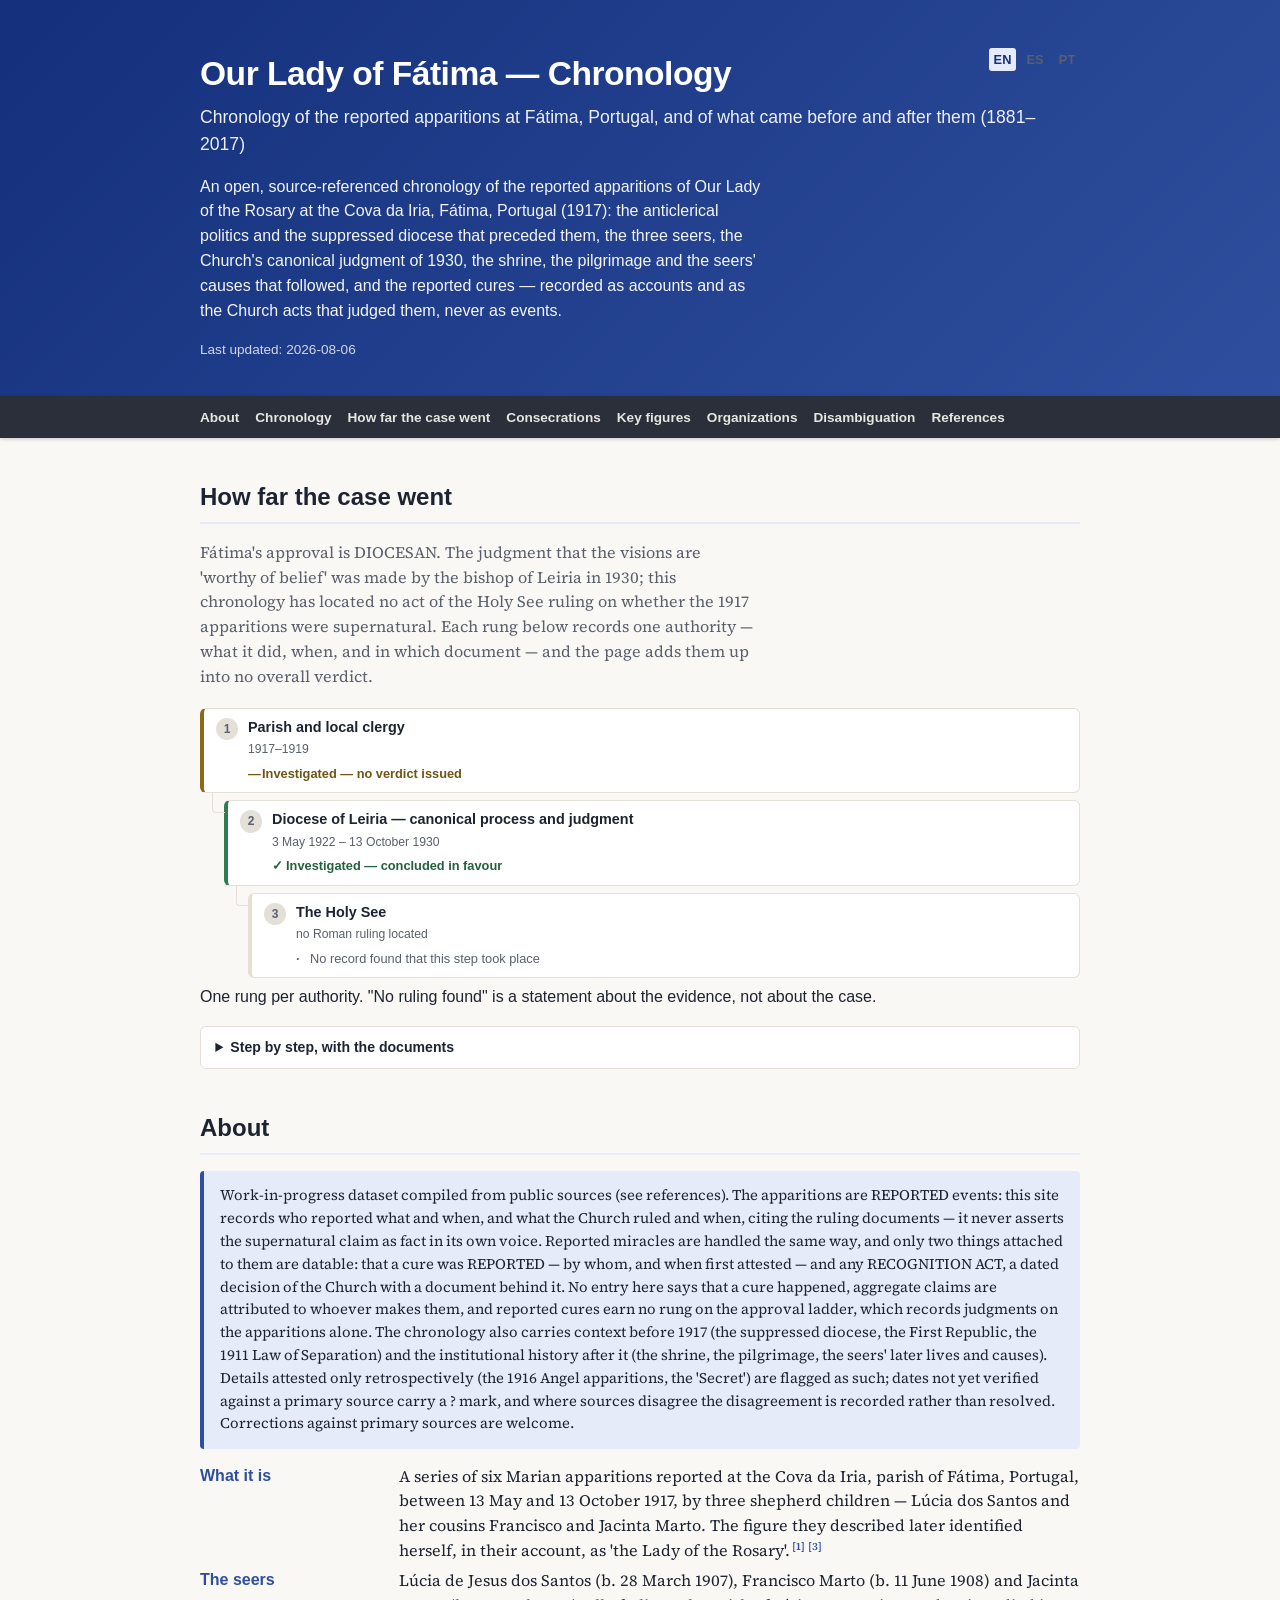
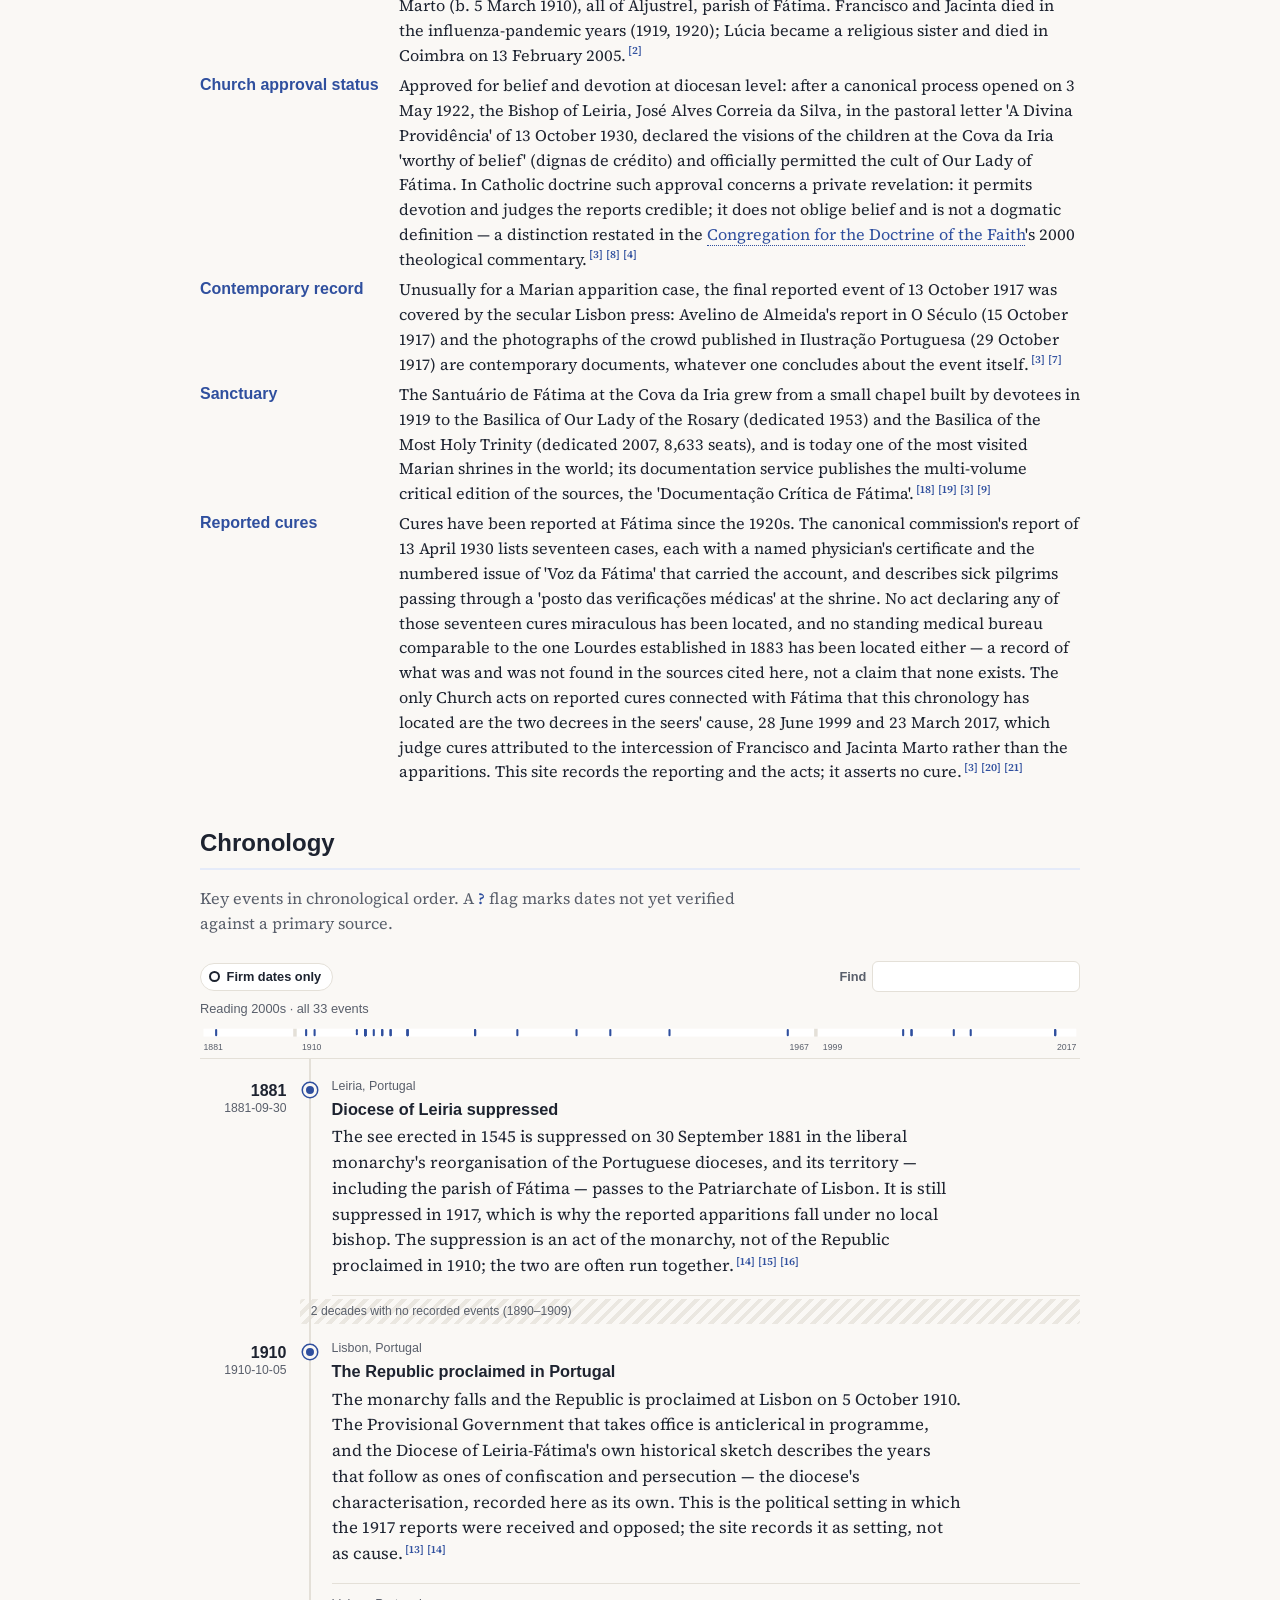
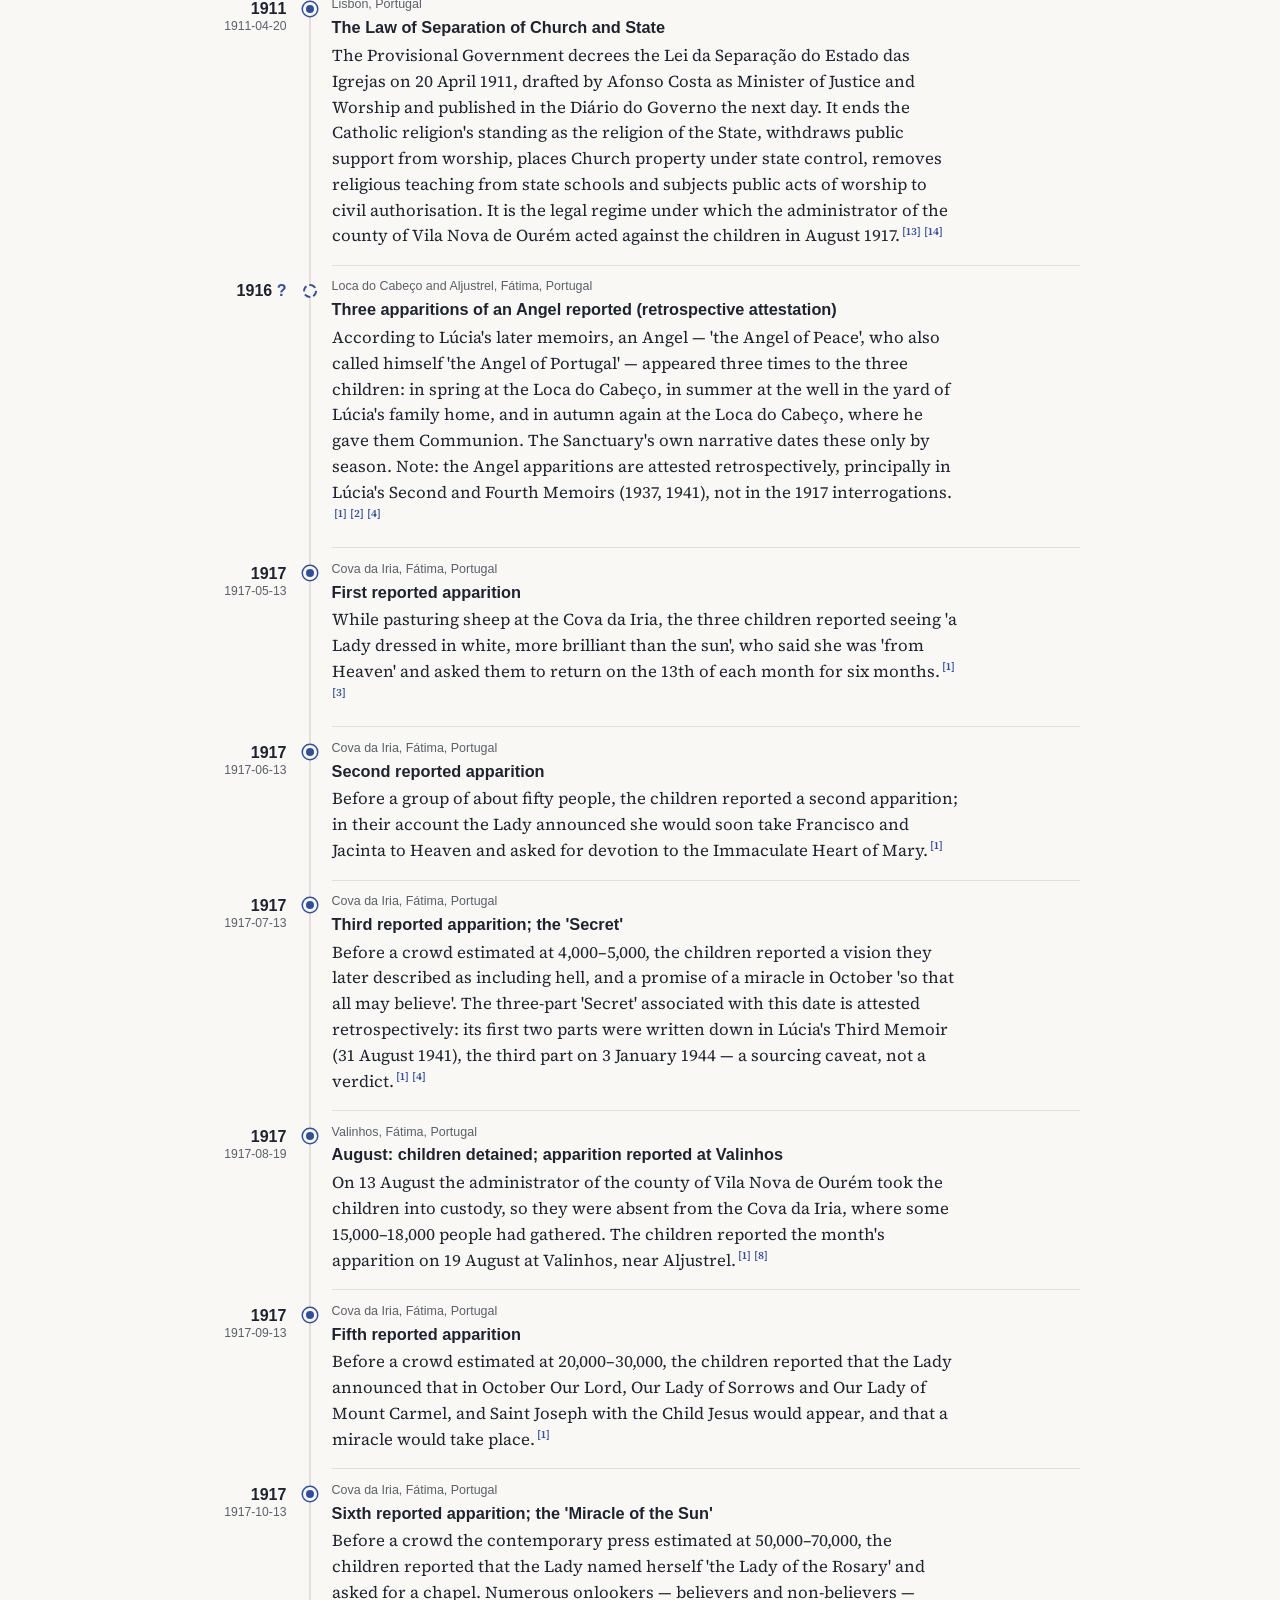
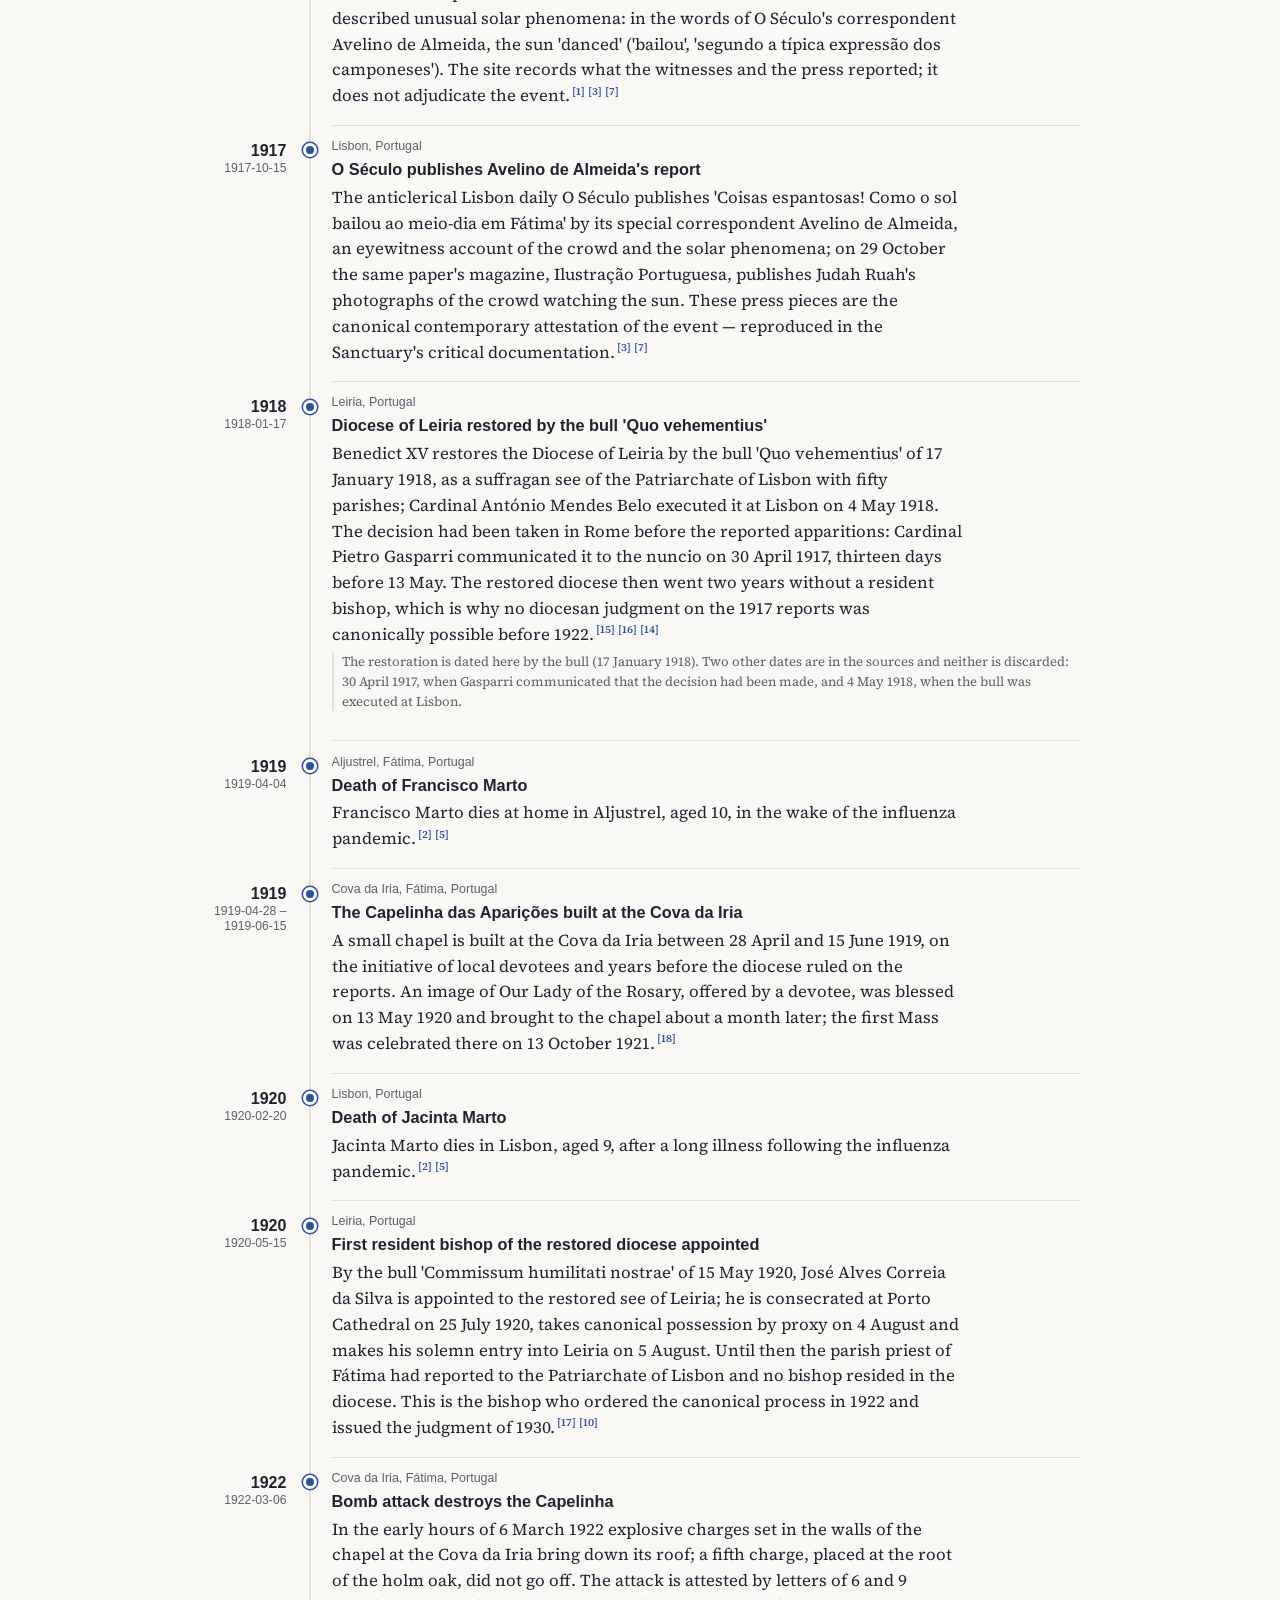
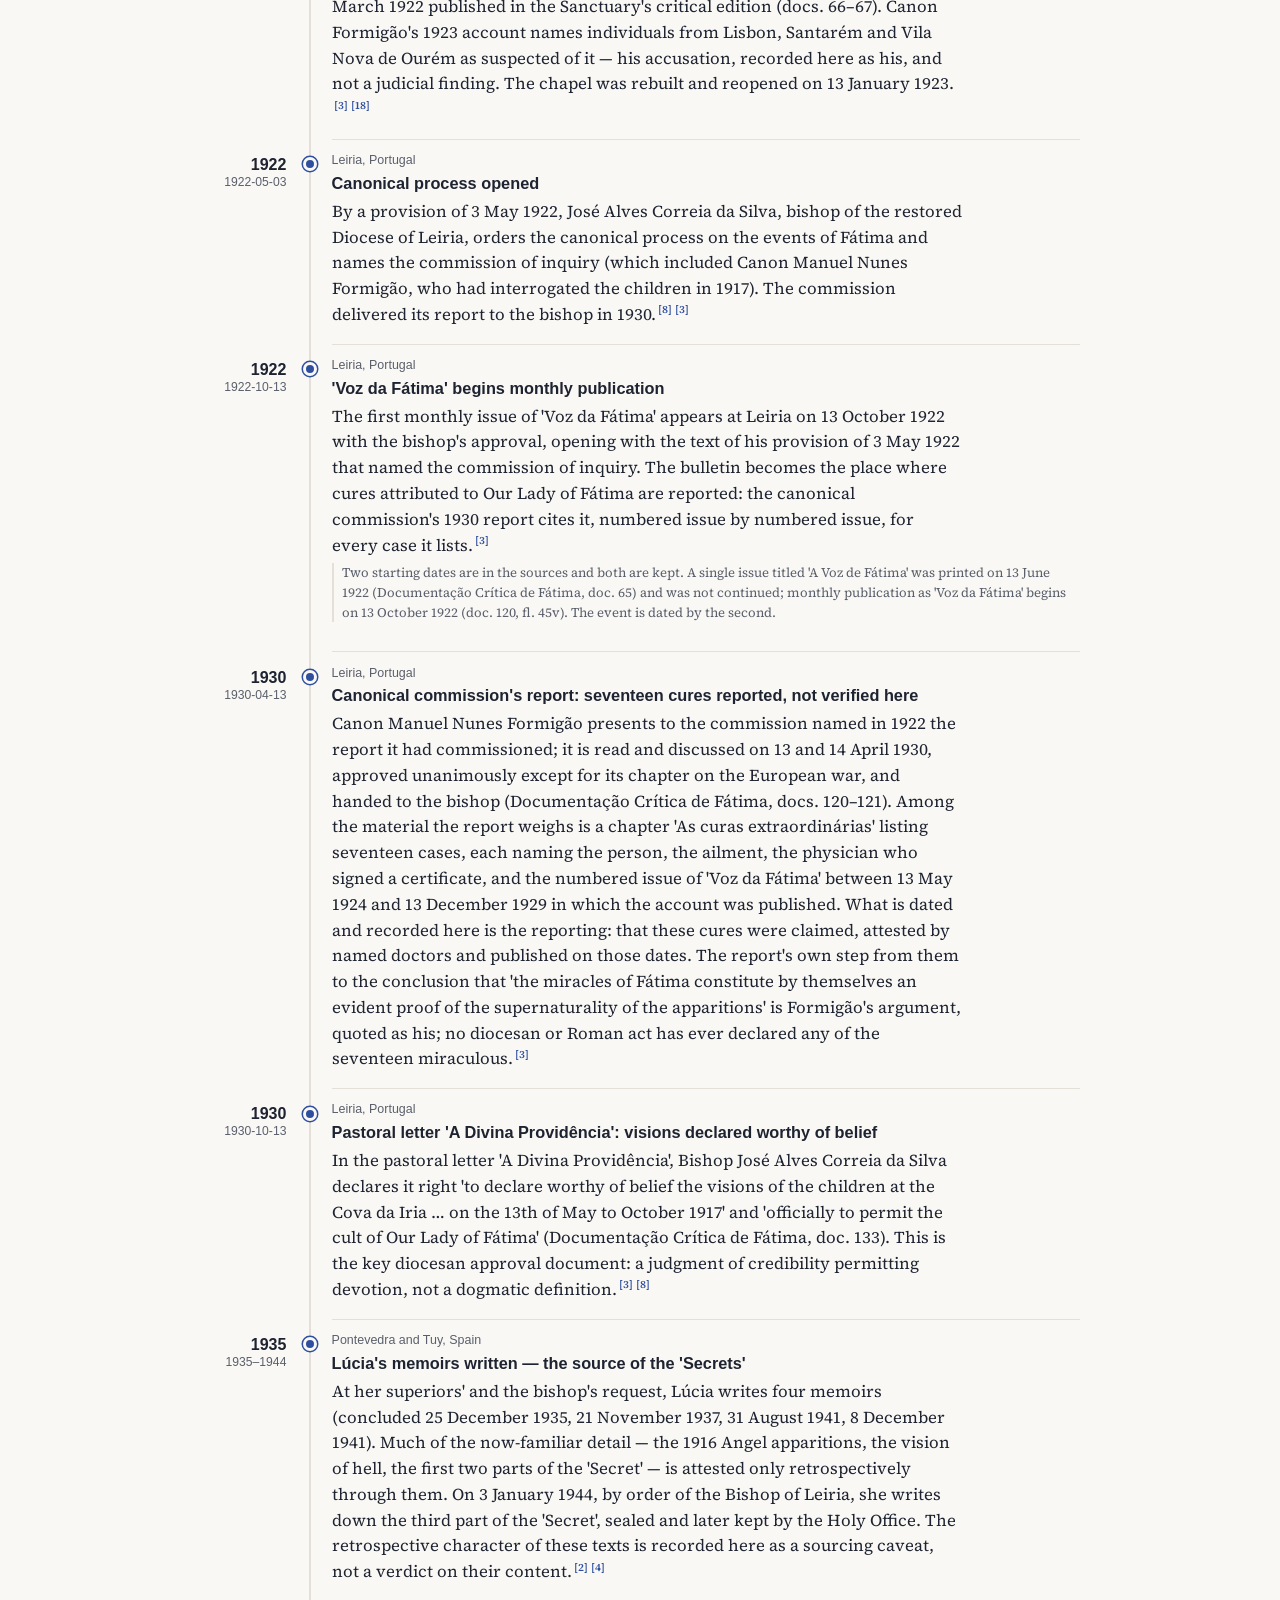
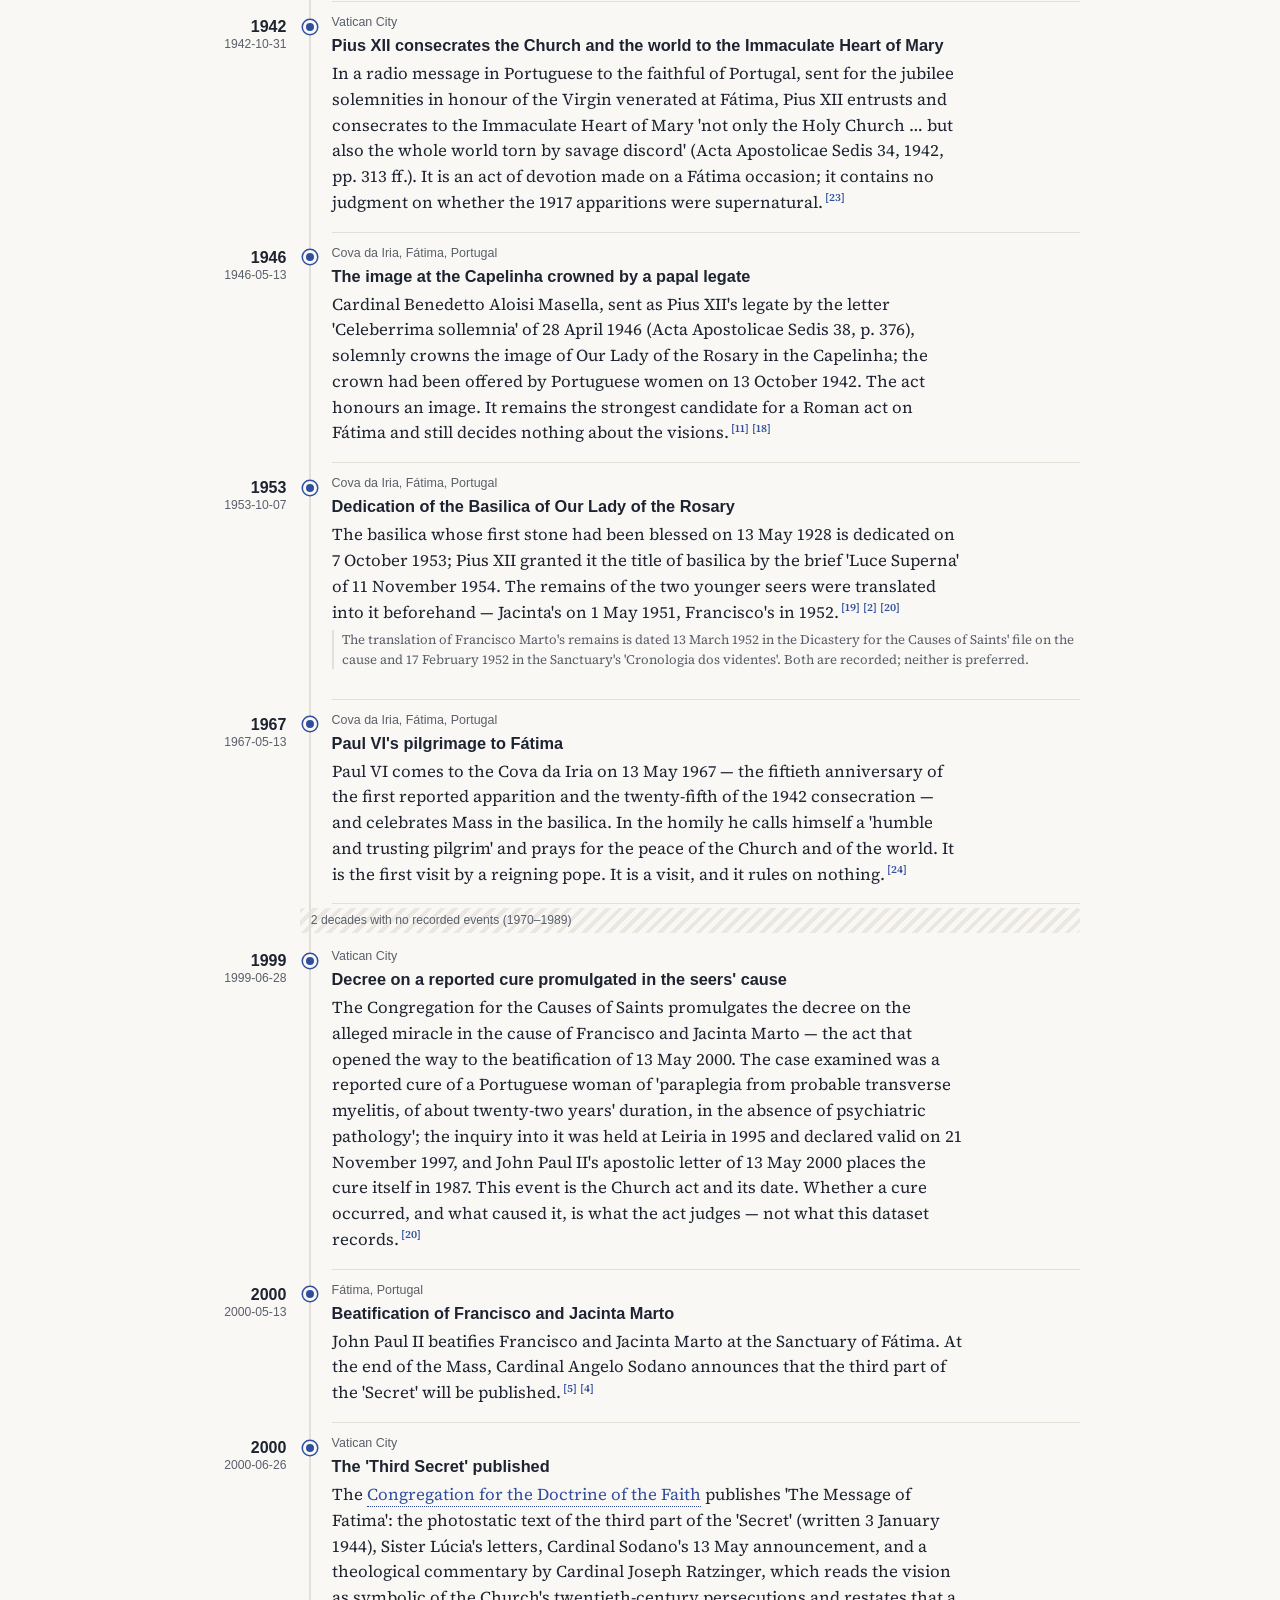
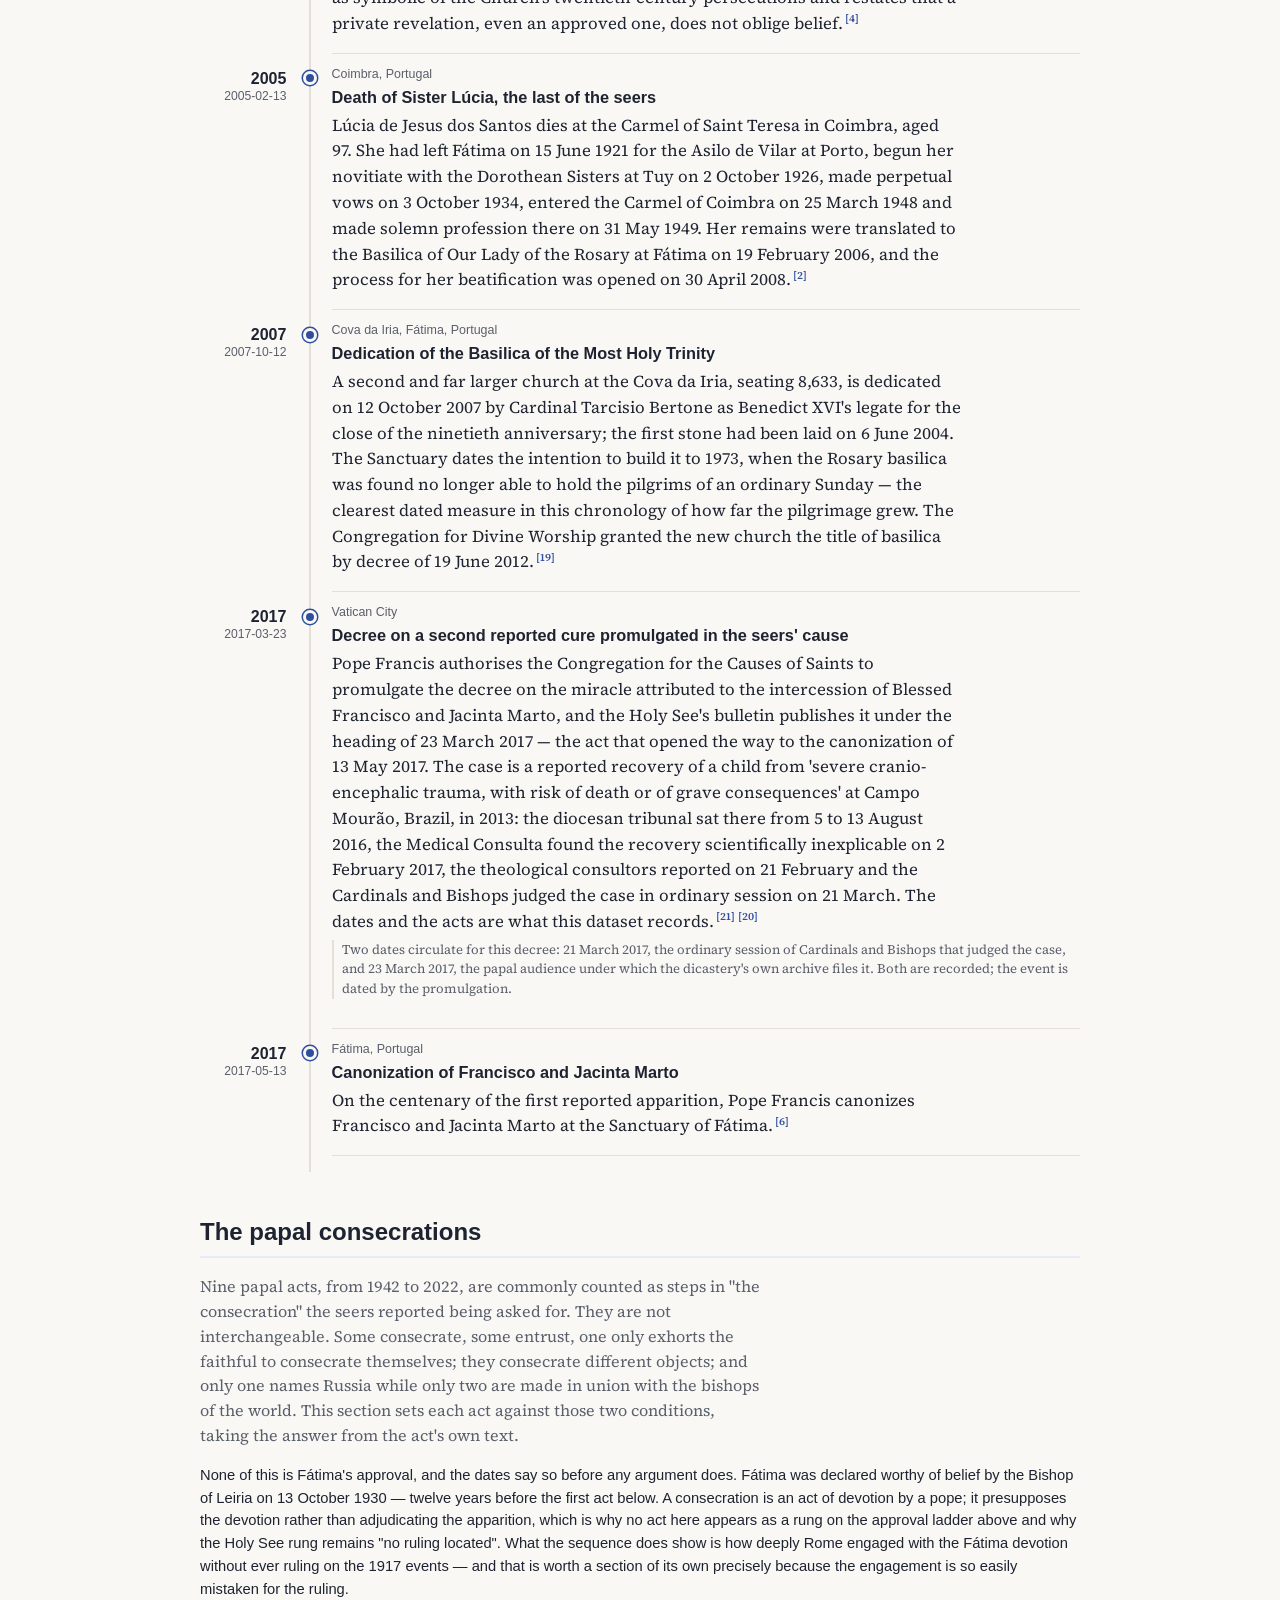
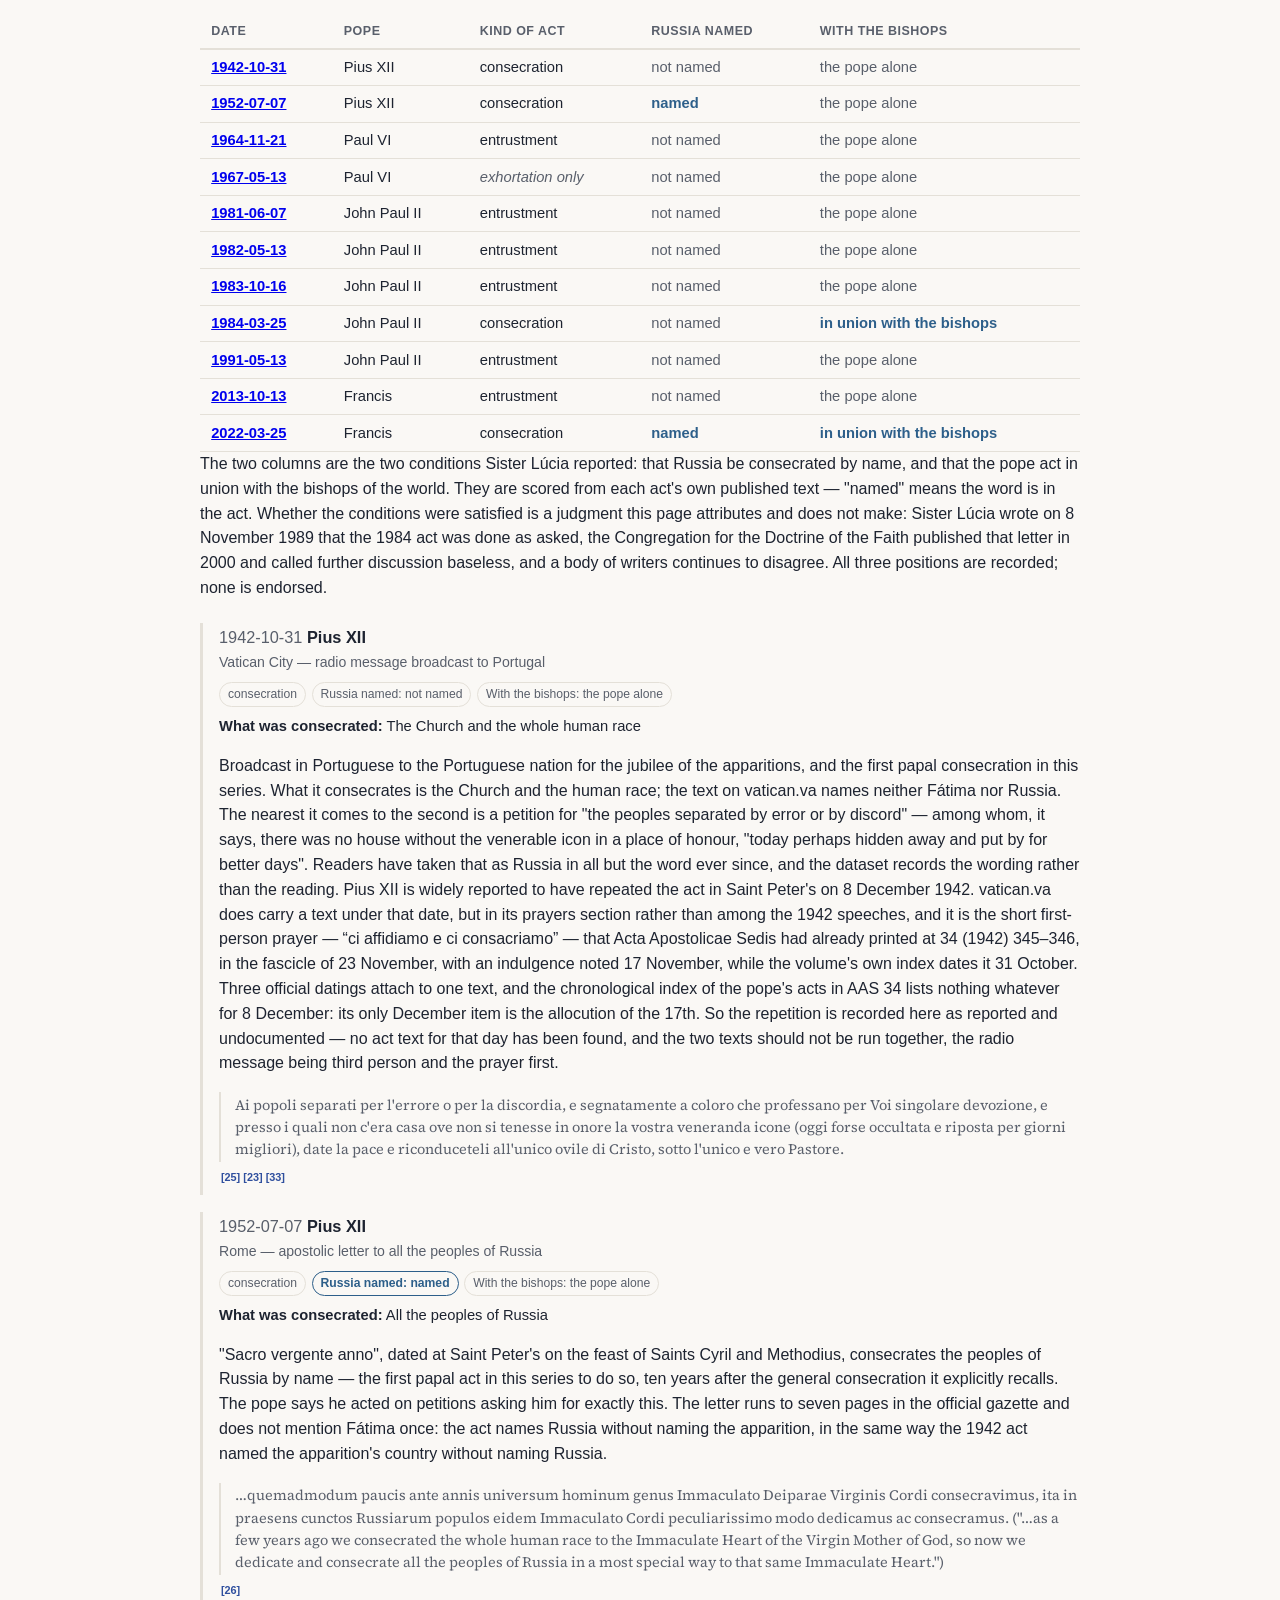
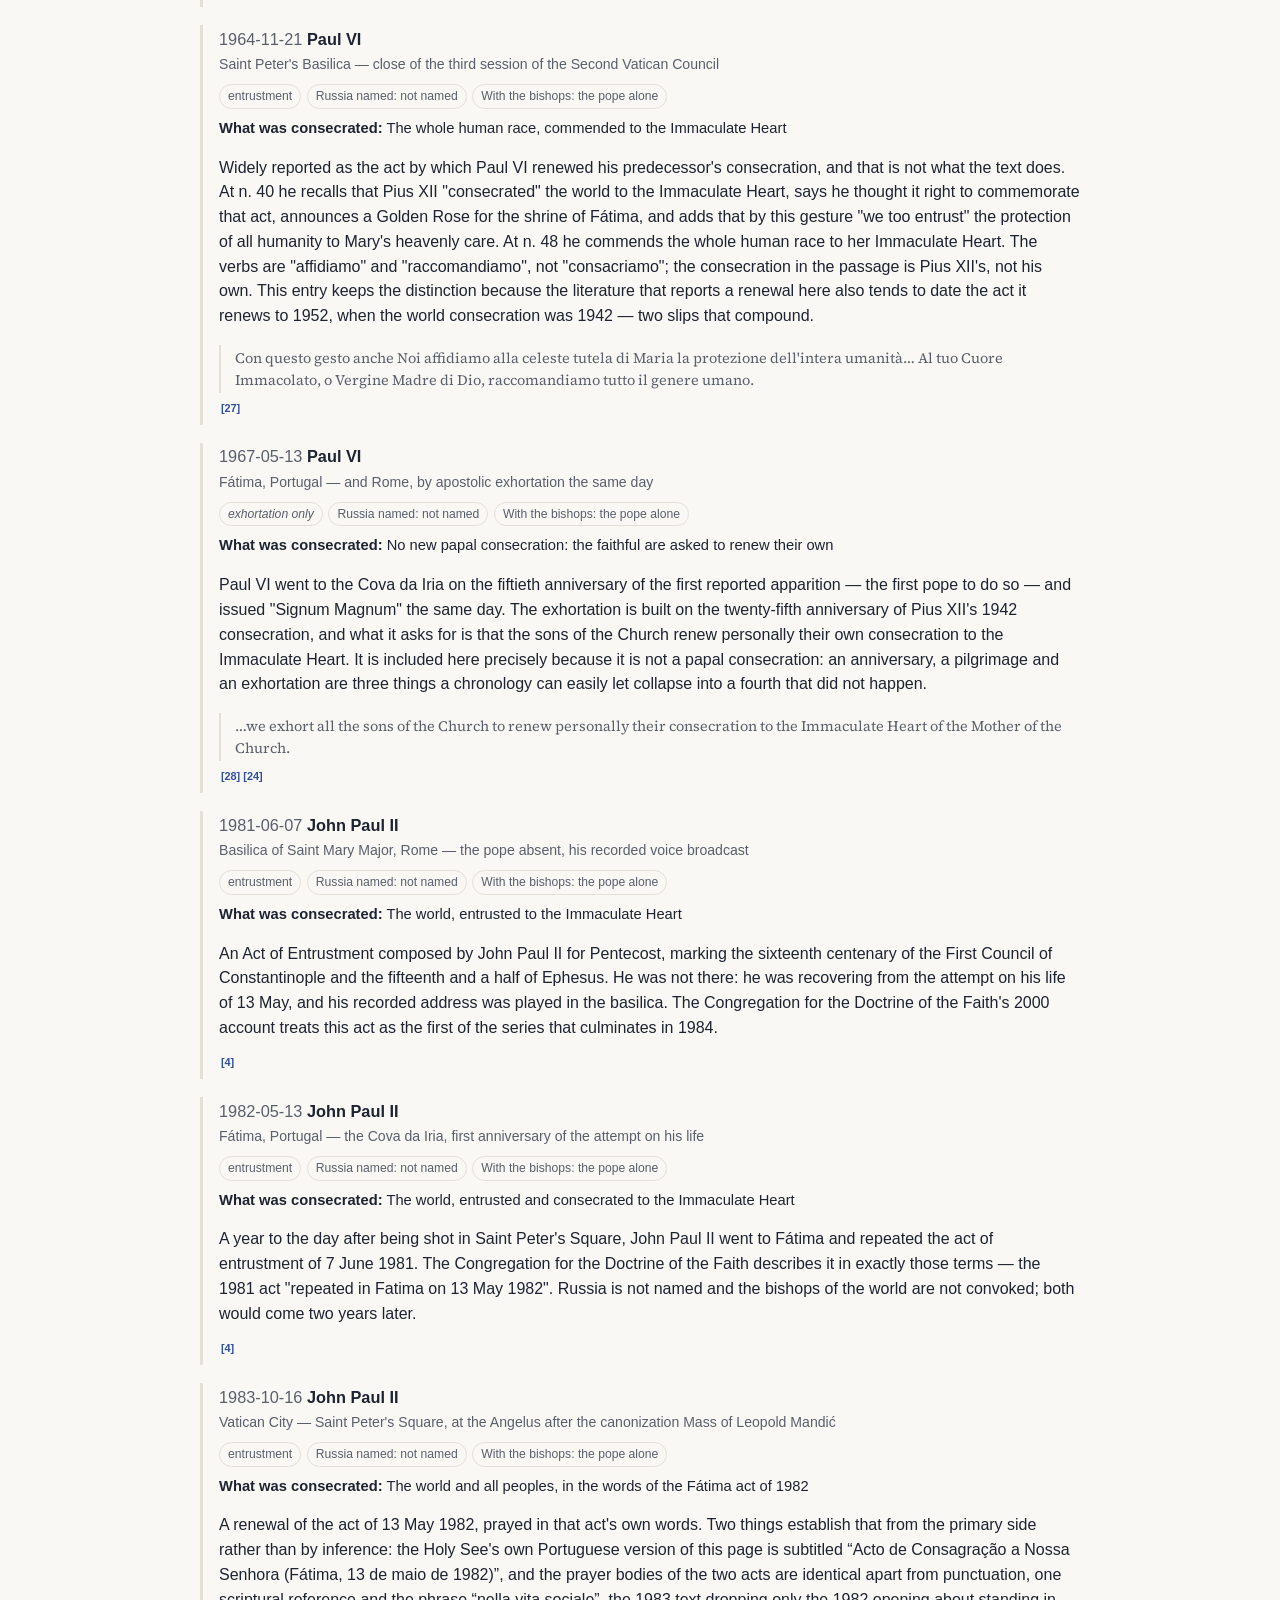
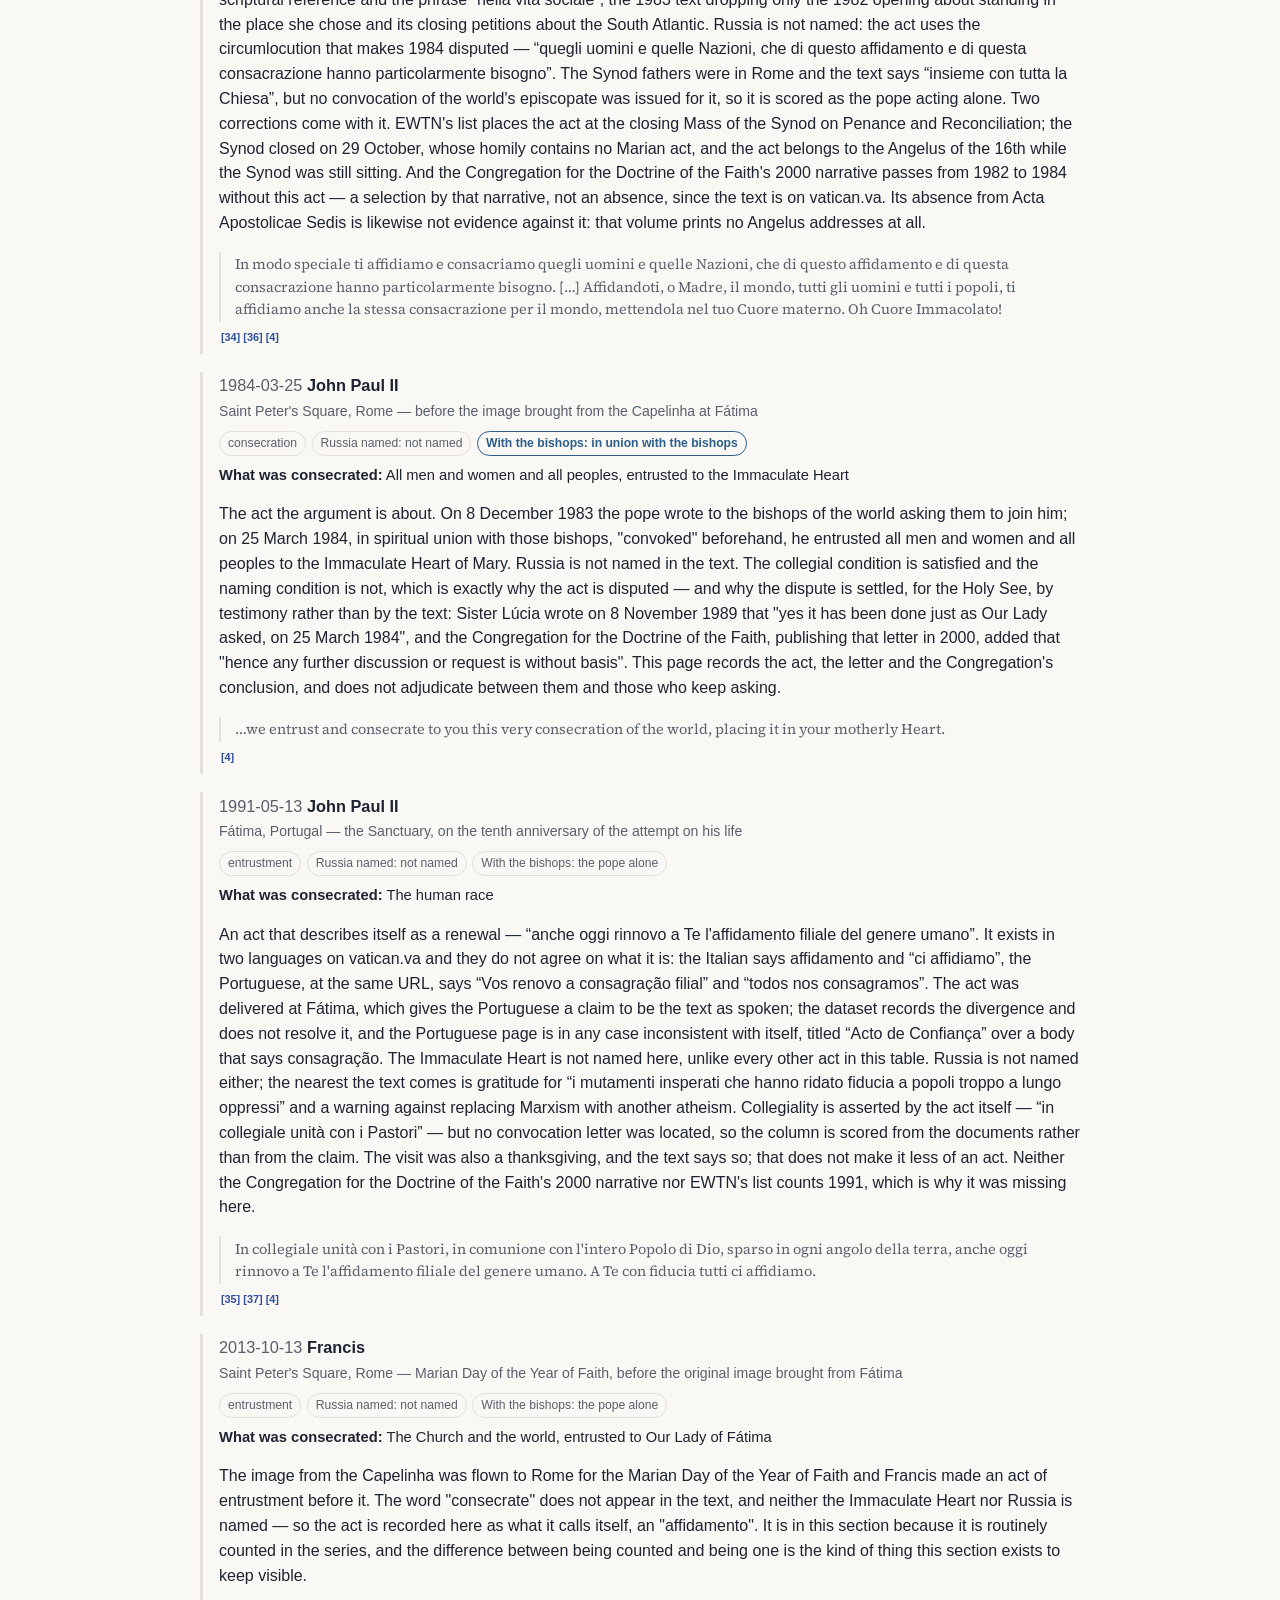
==== commit c0b0cc29: "Adopt core#74/#118/#119/#120/#121/#123/#3: vocabulary, look, citations, disputed dates, shared tests" ====
--- a/docs/en/index.html
+++ b/docs/en/index.html
@@ -15,6 +15,7 @@
   </script>
   <link rel="stylesheet" href="../styles.css">
   <script src="../river.js" defer></script>
+  <script src="../cite.js" defer data-label="Reference" data-all="All references"></script>
   <link rel="canonical" href="https://cronologia.github.io/fatima/en/">
   <link rel="alternate" hreflang="en" href="https://cronologia.github.io/fatima/en/">
   <link rel="alternate" hreflang="es" href="https://cronologia.github.io/fatima/es/">
--- a/docs/styles.css
+++ b/docs/styles.css
@@ -2,7 +2,7 @@
   --bg: #faf8f5;
   --surface: #ffffff;
   --ink: #1d2330;
-  --muted: #6b7280;
+  --muted: #595f6b;
   --accent: #2f4f9e;
   --accent-dark: #1f346b;
   --accent-soft: #e5eaf7;
@@ -296,7 +296,7 @@
 .lang-switch { float: right; display: flex; gap: .35rem; align-items: center; font-size: .8rem; font-weight: 700; }
 .lang-switch a { color: var(--muted); text-decoration: none; padding: .1rem .3rem; border-radius: 3px; }
 .lang-switch a:hover { color: var(--accent); background: var(--accent-soft); }
-.lang-switch .lang-current { color: var(--accent); background: var(--accent-soft); padding: .1rem .3rem; border-radius: 3px; }
+.lang-switch .lang-current { color: var(--accent-dark); background: var(--accent-soft); padding: .1rem .3rem; border-radius: 3px; }
 
 /* Machine-translation disclaimer (non-English pages) */
 .i18n-disclaimer {
@@ -415,8 +415,8 @@
 /* Four steps of intensity — always alongside the printed number, never instead. */
 .sw-i1 { background: color-mix(in srgb, var(--accent) 12%, transparent); }
 .sw-i2 { background: color-mix(in srgb, var(--accent) 28%, transparent); }
-.sw-i3 { background: color-mix(in srgb, var(--accent) 46%, transparent); }
-.sw-i4 { background: color-mix(in srgb, var(--accent) 64%, transparent); }
+.sw-i3 { background: var(--accent); }
+.sw-i4 { background: var(--accent-dark); }
 .sw-i3 a, .sw-i4 a { color: #fff; }
 .sw-zero { background: transparent; }
 .sw-zero::after { content: '·'; color: var(--muted); }
@@ -606,9 +606,9 @@
 .rv-l0 { --c: var(--accent); }
 .rv-lanes .rv-l0 { --c: #4338a0; }
 .rv-l1 { --c: #13776d; }
-.rv-l2 { --c: #a8620f; }
+.rv-l2 { --c: #9d5c0e; }
 .rv-l3 { --c: #b0306a; }
-.rv-l4 { --c: #2f7fb5; }
+.rv-l4 { --c: #2a72a2; }
 .rv-l5 { --c: #5e7a1a; }
 .rv-l6 { --c: #8a5a44; }
 .rv-l7 { --c: #555f6d; }
@@ -679,6 +679,92 @@
   .rv-e { break-inside: avoid; }
   .rv-e[hidden] { display: grid; }
   .rv-card { animation: none; }
+}
+
+.rv-ribbon .rv-hl { font-size: 9.5px; font-weight: 700; fill: var(--ink); }
+.rv-ribbon .rv-hl-tick { stroke: var(--ink); stroke-width: 1; stroke-dasharray: 2 2; opacity: .55; }
+.rv-claims { margin: .55rem 0 0; font-size: .86rem; }
+.rv-claims-h { margin: 0 0 .3rem; font-size: .72rem; font-weight: 700; letter-spacing: .04em; text-transform: uppercase; color: var(--muted); }
+.rv-claims-h span { font-weight: 600; letter-spacing: 0; text-transform: none; margin-left: .3rem; }
+.rv-span { position: relative; height: 12px; margin: 0 .4rem .35rem; border-bottom: 1px solid var(--line); max-width: 22rem; }
+.rv-span i, .rv-span b { position: absolute; bottom: -1px; }
+.rv-span .rv-ct { width: 2px; height: 9px; margin-left: -1px; background: var(--accent); }
+.rv-span .rv-cr { height: 5px; min-width: 2px; background: color-mix(in srgb, var(--accent) 45%, transparent); border: 1px solid var(--accent); border-radius: 2px; }
+.rv-span b { width: 9px; height: 9px; margin-left: -4.5px; bottom: -5px; border-radius: 50%; background: var(--bg); border: 2px solid var(--accent); }
+.rv-claims ul { margin: 0; padding-left: 1.1rem; }
+.rv-claims li { margin: .1rem 0; }
+.rv-cyr { font-weight: 700; font-variant-numeric: tabular-nums; }
+
+/* ---------------------------------------------------------------------------
+   Citation previews (core#119): a click or tap on [n] shows the reference
+   beside the claim (src/cite.js). Colours come from the page tokens, so the
+   dark scheme needs nothing of its own. Never printed.
+   --------------------------------------------------------------------------- */
+.cite-pop {
+  position: fixed; inset: auto; margin: 0; max-width: min(26rem, calc(100vw - 16px));
+  padding: .7rem .85rem .6rem; background: var(--surface); color: var(--ink);
+  border: 1px solid var(--line); border-radius: 8px; font-size: .88rem; line-height: 1.45;
+  box-shadow: 0 8px 28px rgb(0 0 0 / .18);
+}
+.cite-pop-head { margin: 0 0 .3rem; font-size: .72rem; font-weight: 700; letter-spacing: .04em; text-transform: uppercase; color: var(--muted); }
+.cite-pop-body > a:first-child { font-weight: 600; }
+.cite-pop-body .ref-meta { margin-top: .15rem; }
+.cite-pop-foot { margin: .5rem 0 0; font-size: .8rem; }
+sup.cite a[aria-expanded] { text-decoration: underline; }
+@media print { .cite-pop { display: none !important; } }
+
+/* ---------------------------------------------------------------------------
+   Look and feel (core#118): a text face for the prose, and a palette derived
+   from one colour. Source Serif 4 (SIL OFL, src/fonts/OFL.txt) is self-hosted
+   - no font CDN, nothing that tracks readers - in two subsets: Latin (en, es,
+   pt) and Latin Extended, which a page downloads only if it uses one of its
+   characters. Navigation, labels, tables and figures stay in the system
+   face; only running prose takes the serif, with old-style figures.
+   Each site declares --accent; the dark shade and the soft tint derive from
+   it in OKLCH, calibrated against the 23 hand-tuned pairs (mean deltaE 0.02
+   and 0.009). A browser without relative colour syntax keeps the site's own
+   declared values.
+   --------------------------------------------------------------------------- */
+@font-face { font-family: 'Source Serif 4'; font-style: normal; font-weight: 400; font-display: swap;
+  src: url('fonts/source-serif-4-latin-400-normal.woff2') format('woff2'); unicode-range: U+0000-00FF,U+0131,U+0152-0153,U+02BB-02BC,U+02C6,U+02DA,U+02DC,U+0304,U+0308,U+0329,U+2000-206F,U+20AC,U+2122,U+2191,U+2193,U+2212,U+2215,U+FEFF,U+FFFD; }
+@font-face { font-family: 'Source Serif 4'; font-style: italic; font-weight: 400; font-display: swap;
+  src: url('fonts/source-serif-4-latin-400-italic.woff2') format('woff2'); unicode-range: U+0000-00FF,U+0131,U+0152-0153,U+02BB-02BC,U+02C6,U+02DA,U+02DC,U+0304,U+0308,U+0329,U+2000-206F,U+20AC,U+2122,U+2191,U+2193,U+2212,U+2215,U+FEFF,U+FFFD; }
+@font-face { font-family: 'Source Serif 4'; font-style: normal; font-weight: 600; font-display: swap;
+  src: url('fonts/source-serif-4-latin-600-normal.woff2') format('woff2'); unicode-range: U+0000-00FF,U+0131,U+0152-0153,U+02BB-02BC,U+02C6,U+02DA,U+02DC,U+0304,U+0308,U+0329,U+2000-206F,U+20AC,U+2122,U+2191,U+2193,U+2212,U+2215,U+FEFF,U+FFFD; }
+@font-face { font-family: 'Source Serif 4'; font-style: normal; font-weight: 400; font-display: swap;
+  src: url('fonts/source-serif-4-latin-ext-400-normal.woff2') format('woff2'); unicode-range: U+0100-02BA,U+02BD-02C5,U+02C7-02CC,U+02CE-02D7,U+02DD-02FF,U+0304,U+0308,U+0329,U+1D00-1DBF,U+1E00-1E9F,U+1EF2-1EFF,U+2020,U+20A0-20AB,U+20AD-20C0,U+2113,U+2C60-2C7F,U+A720-A7FF; }
+@font-face { font-family: 'Source Serif 4'; font-style: italic; font-weight: 400; font-display: swap;
+  src: url('fonts/source-serif-4-latin-ext-400-italic.woff2') format('woff2'); unicode-range: U+0100-02BA,U+02BD-02C5,U+02C7-02CC,U+02CE-02D7,U+02DD-02FF,U+0304,U+0308,U+0329,U+1D00-1DBF,U+1E00-1E9F,U+1EF2-1EFF,U+2020,U+20A0-20AB,U+20AD-20C0,U+2113,U+2C60-2C7F,U+A720-A7FF; }
+@font-face { font-family: 'Source Serif 4'; font-style: normal; font-weight: 600; font-display: swap;
+  src: url('fonts/source-serif-4-latin-ext-600-normal.woff2') format('woff2'); unicode-range: U+0100-02BA,U+02BD-02C5,U+02C7-02CC,U+02CE-02D7,U+02DD-02FF,U+0304,U+0308,U+0329,U+1D00-1DBF,U+1E00-1E9F,U+1EF2-1EFF,U+2020,U+20A0-20AB,U+20AD-20C0,U+2113,U+2C60-2C7F,U+A720-A7FF; }
+:root { --font-text: 'Source Serif 4', Georgia, 'Times New Roman', serif; }
+@supports (color: oklch(from red l c h)) {
+  :root {
+    --accent-dark: oklch(from var(--accent) calc(l * .76) c h);
+    --accent-soft: oklch(from var(--accent) .94 calc(c * .15) h);
+  }
+}
+.rv-text, .date-note, .section-intro, .rv-claims li, .notice, blockquote,
+#about p, #about li, #about dd,
+.cat-item p:not([class]), .related-card p:not([class]), .party-card p:not([class]) {
+  font-family: var(--font-text); font-variant-numeric: oldstyle-nums proportional-nums;
+}
+.rv-text { font-size: 1.04rem; line-height: 1.55; }
+
+/* ---------------------------------------------------------------------------
+   Print (core#3): the page on paper. On screen a reference is a link; on paper
+   it is only useful with its address, and with the archived copy's address
+   when the live one may be gone. Headings never end a page.
+   --------------------------------------------------------------------------- */
+@page { margin: 16mm 14mm; }
+@media print {
+  ol.references a[href^="http"]:not(.archive-link)::after,
+  ol.references a.archive-link::after {
+    content: " <" attr(href) ">"; font-size: .72rem; font-weight: 400; color: #444; word-break: break-all;
+  }
+  h2, h3 { break-after: avoid; page-break-after: avoid; }
+  .notice, ol.references li, .rv-claims { break-inside: avoid; page-break-inside: avoid; }
+  .rv-empty, .rv-status { display: none; }
 }
 
 /* This site's own rules for dark mode: rules that exist only in this
@@ -738,6 +824,13 @@
   .al-adjacent .al-node-status, .al-adjacent .al-status { color: #c3a9e8; }
   .rv-l0 { --c: var(--accent-hi); }
   .rv-lanes .rv-l0 { --c: #9d93ff; }
+  /* The light scheme's solid heat steps would sink into the dark page; the
+     translucent steps keep the scale reading dark-to-bright. */
+  .sw-i3 { background: color-mix(in srgb, var(--accent) 46%, transparent); }
+  .sw-i4 { background: color-mix(in srgb, var(--accent) 64%, transparent); }
+  .rv-span .rv-ct { background: var(--accent-hi); }
+  .rv-span .rv-cr { border-color: var(--accent-hi); background: color-mix(in srgb, var(--accent-hi) 35%, transparent); }
+  .rv-span b { border-color: var(--accent-hi); }
   .rv-l1 { --c: #4fc4b5; } .rv-l2 { --c: #e3a24f; } .rv-l3 { --c: #f07aa8; }
   .rv-l4 { --c: #6fb4e8; } .rv-l5 { --c: #a8c25a; } .rv-l6 { --c: #d49a7e; } .rv-l7 { --c: #a3adbb; }
   .rv-win { fill: var(--accent-hi); stroke: var(--accent-hi); }
